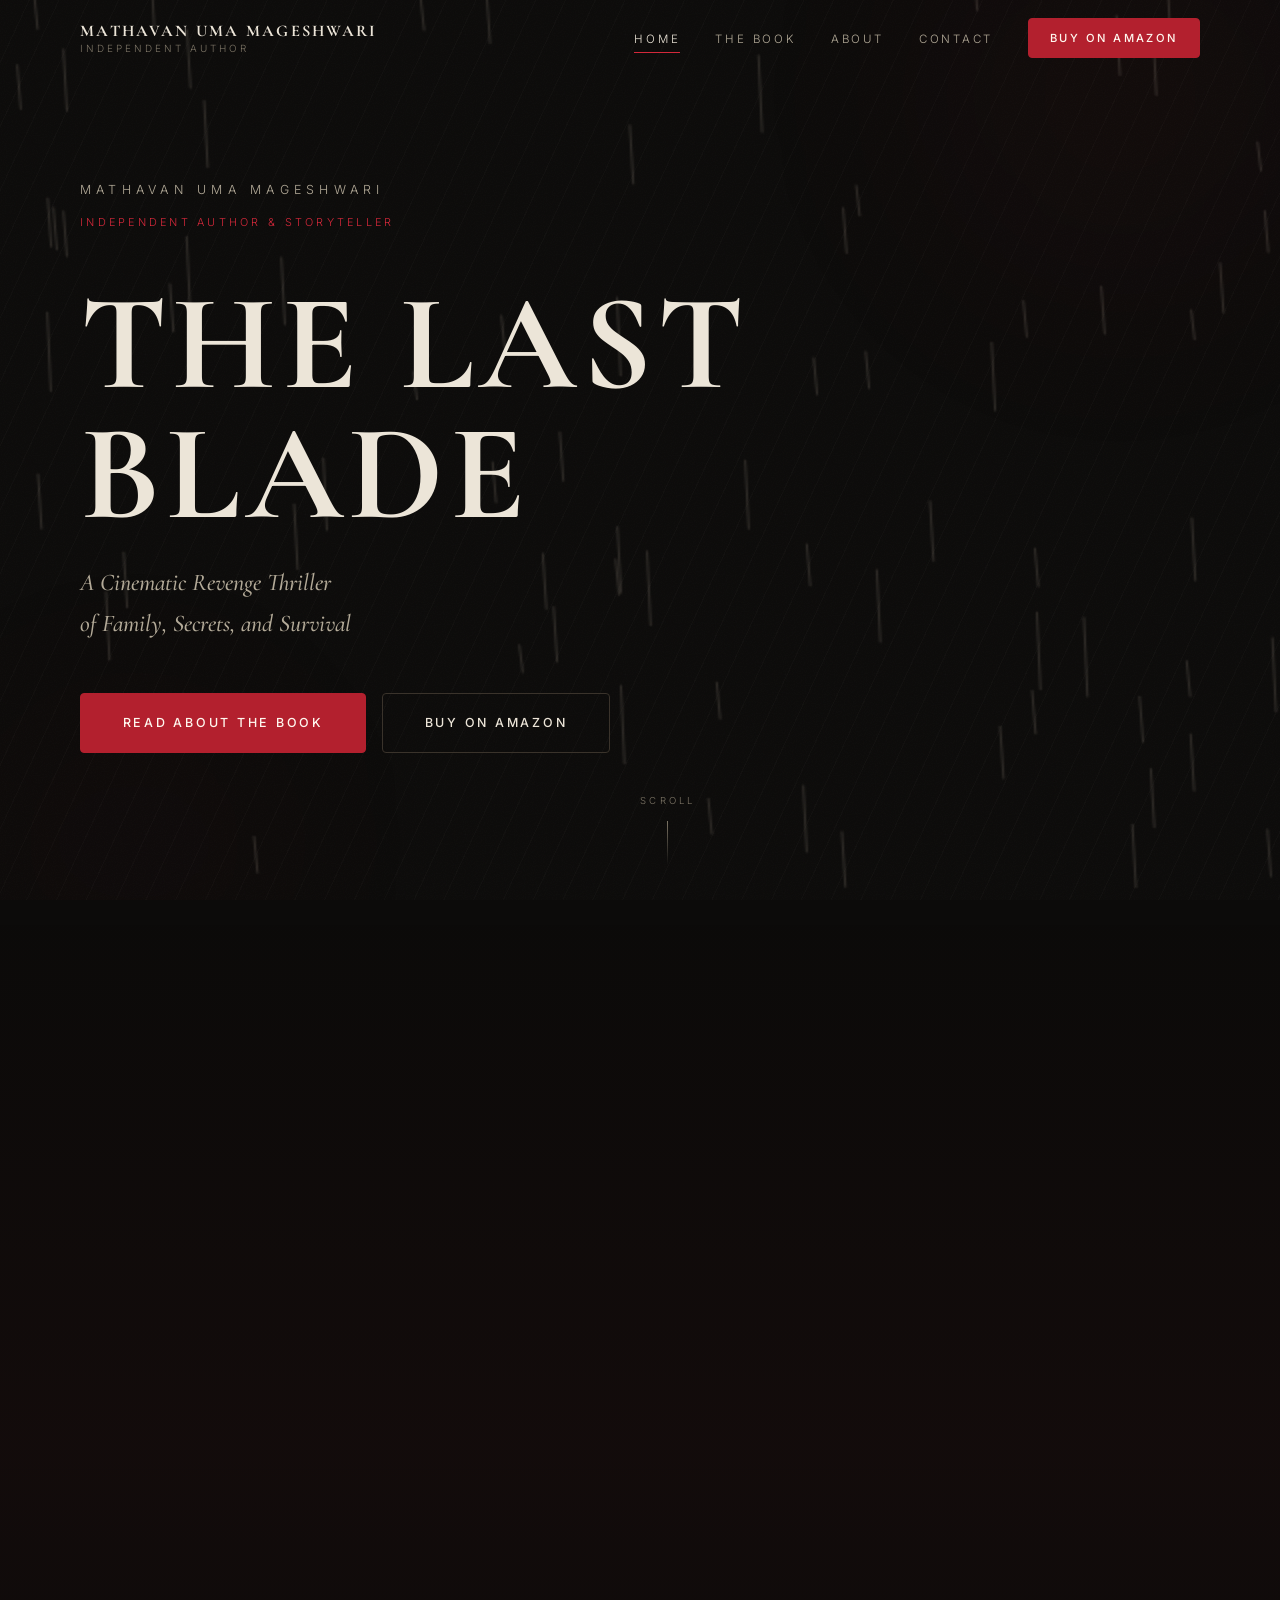
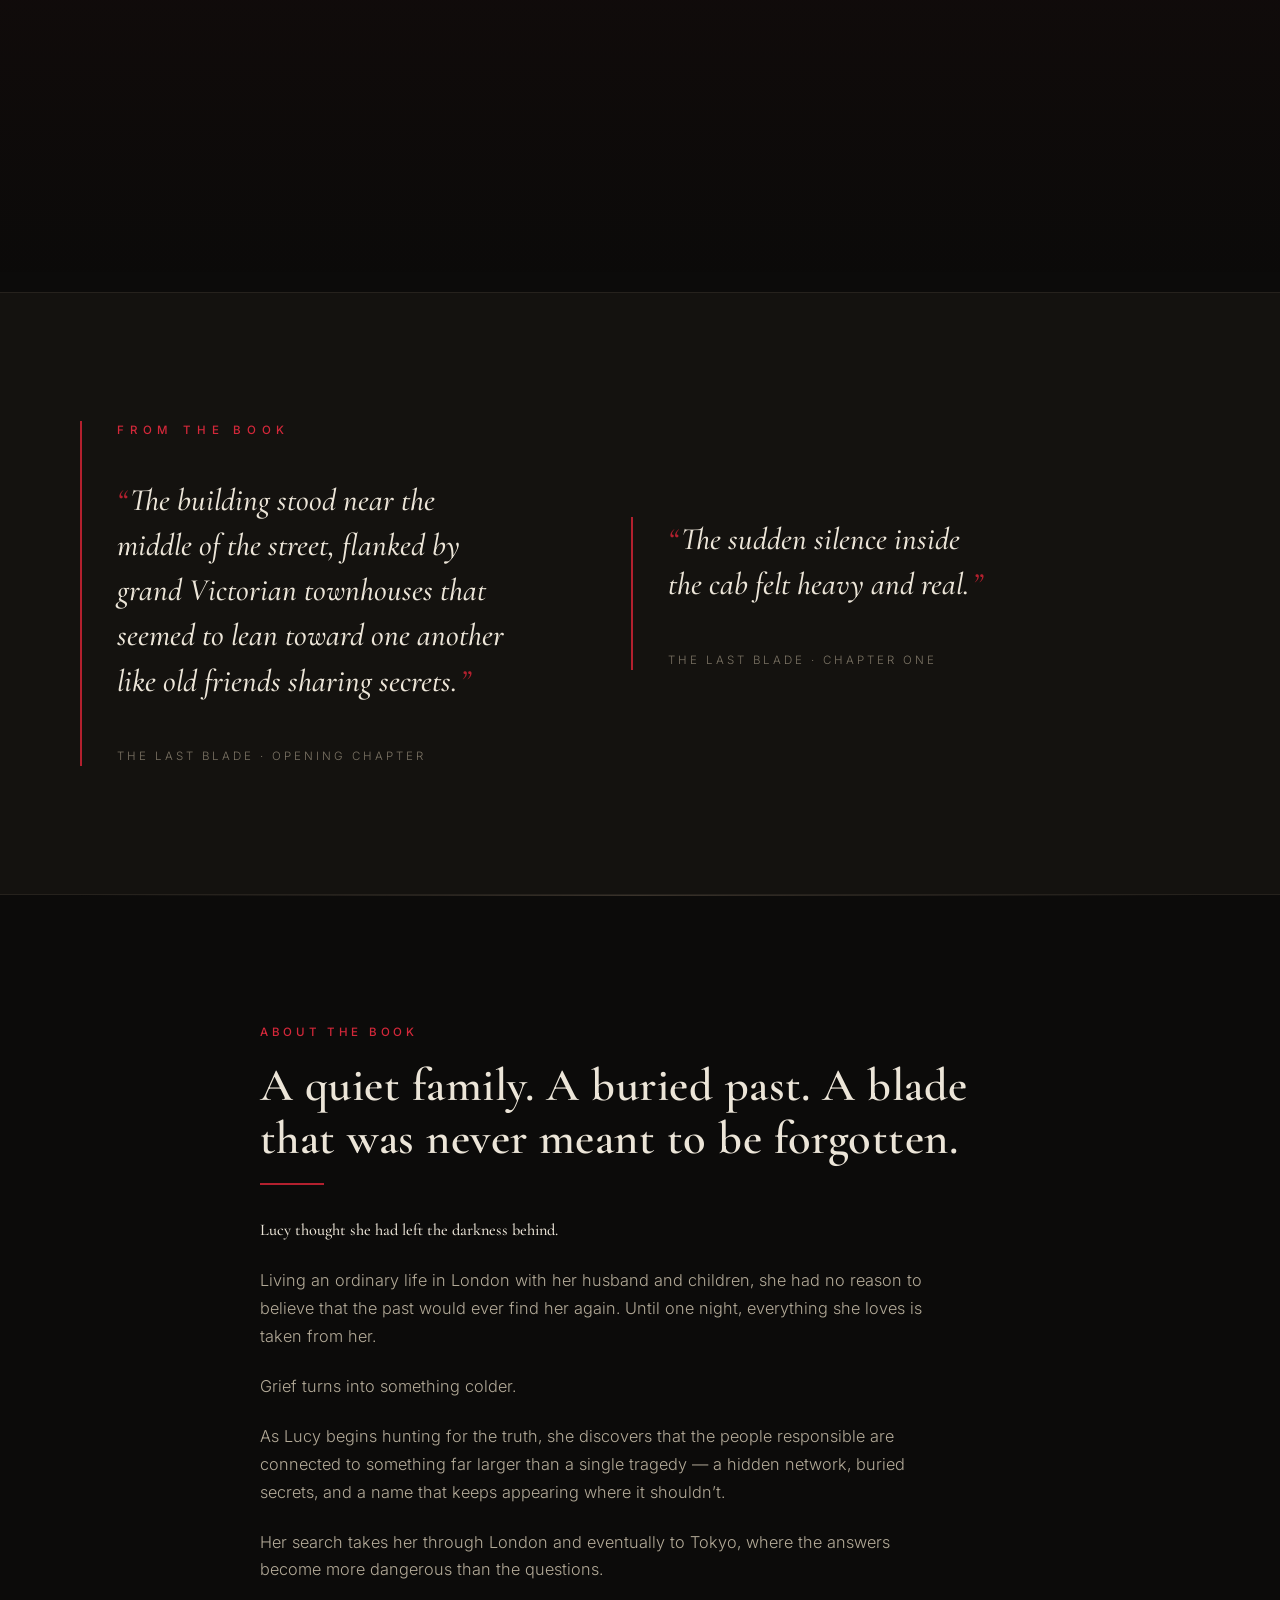
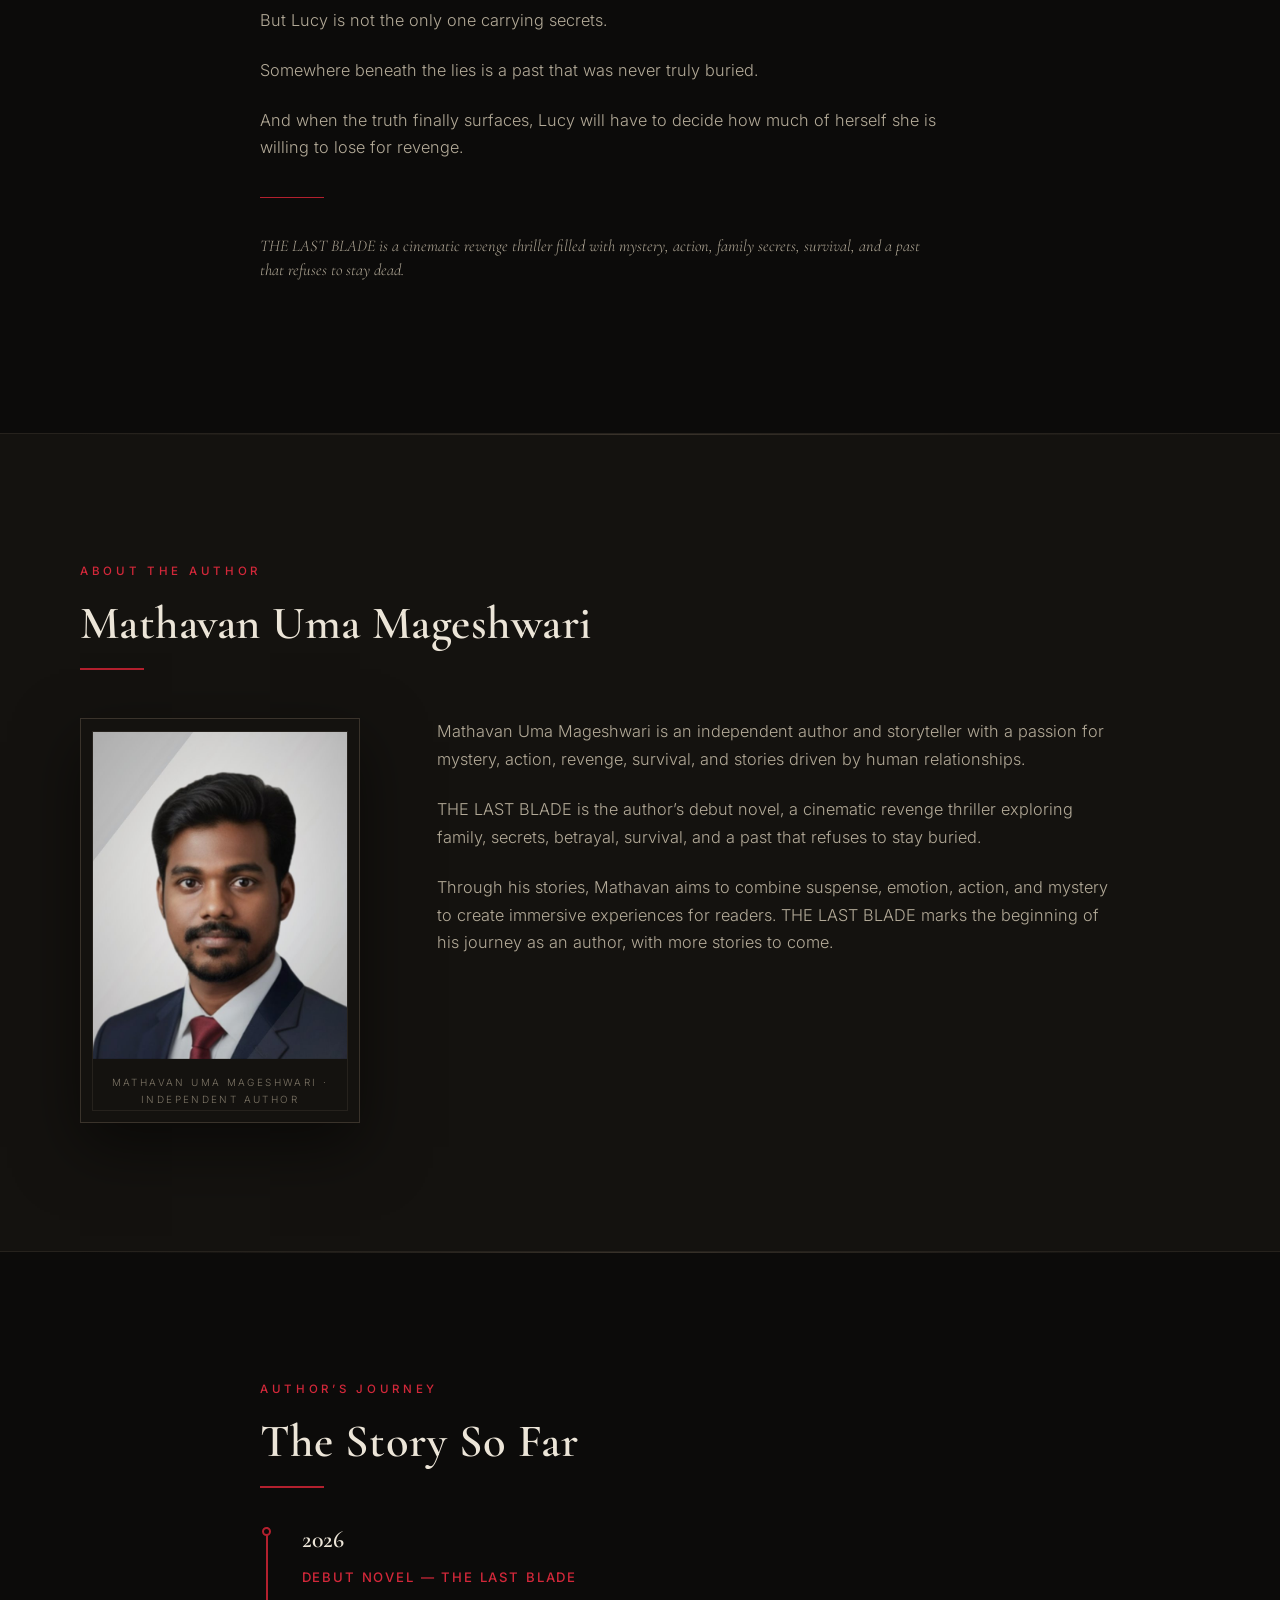
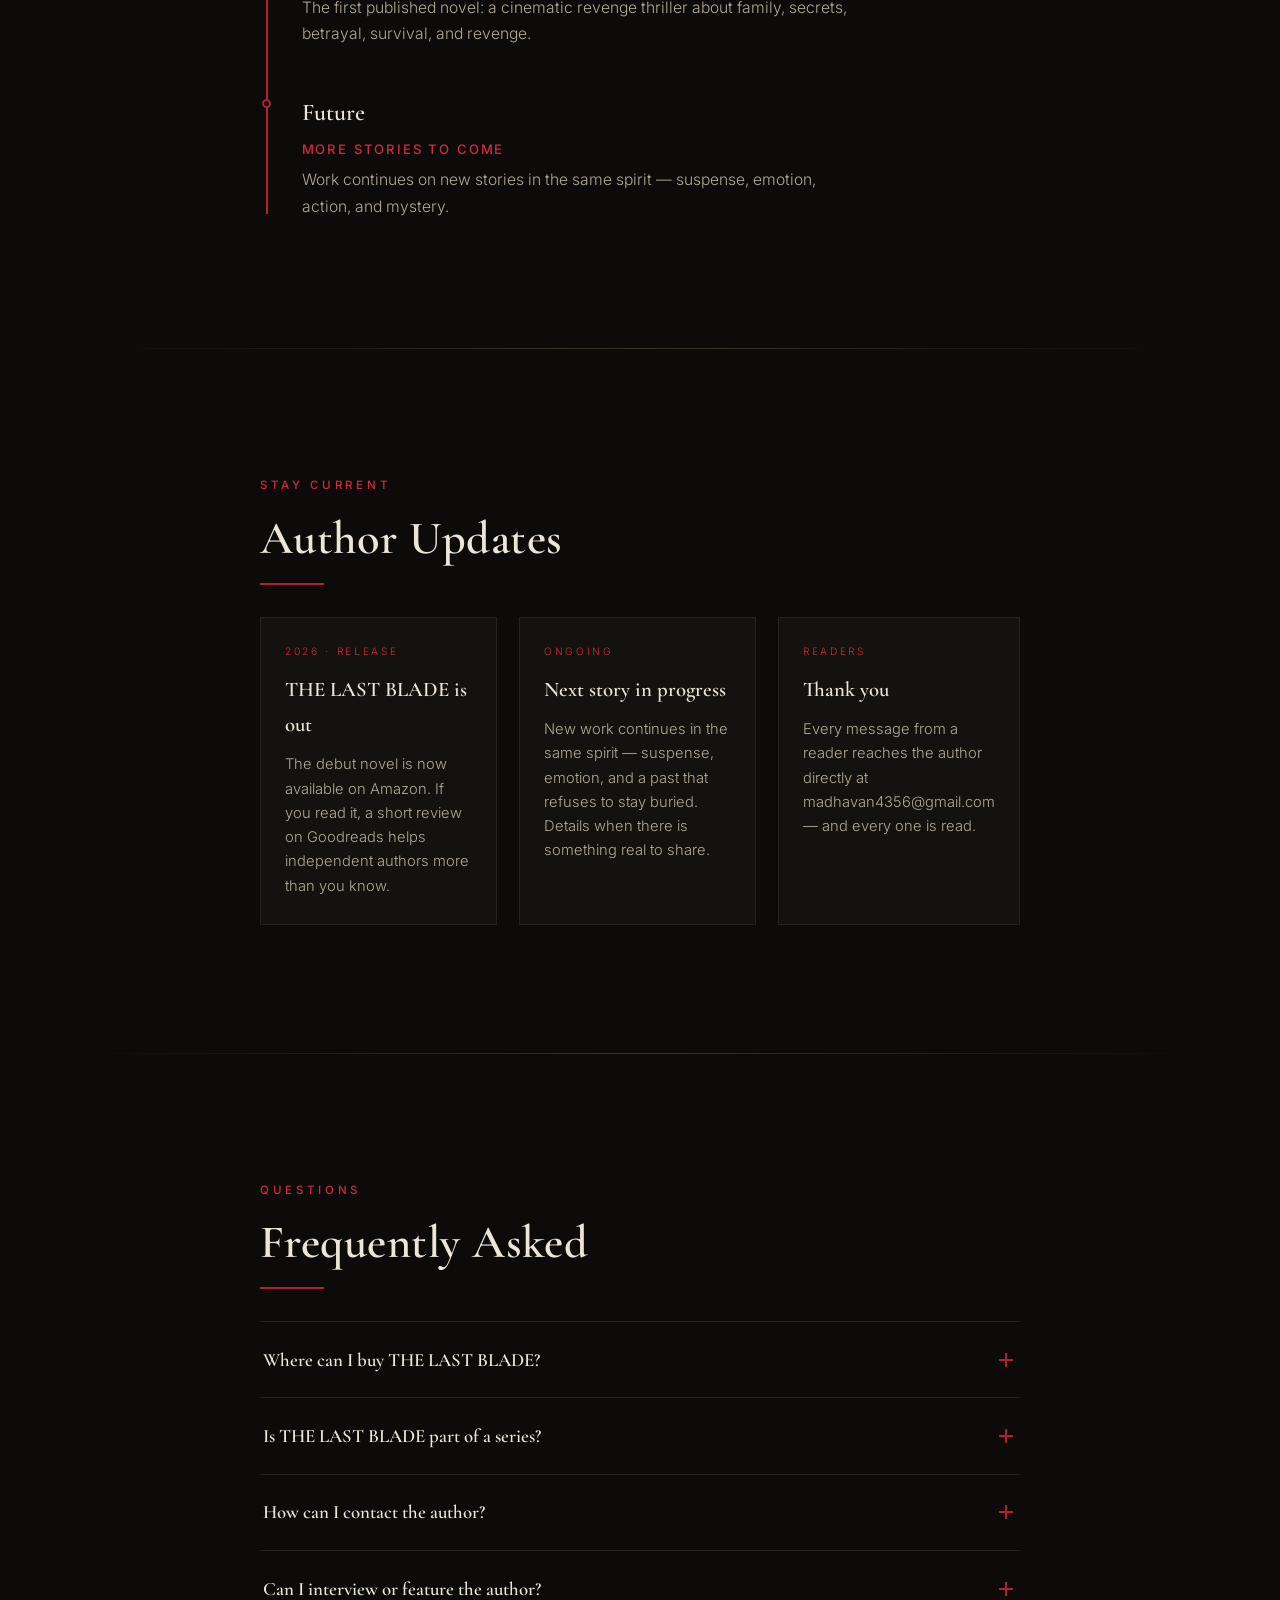
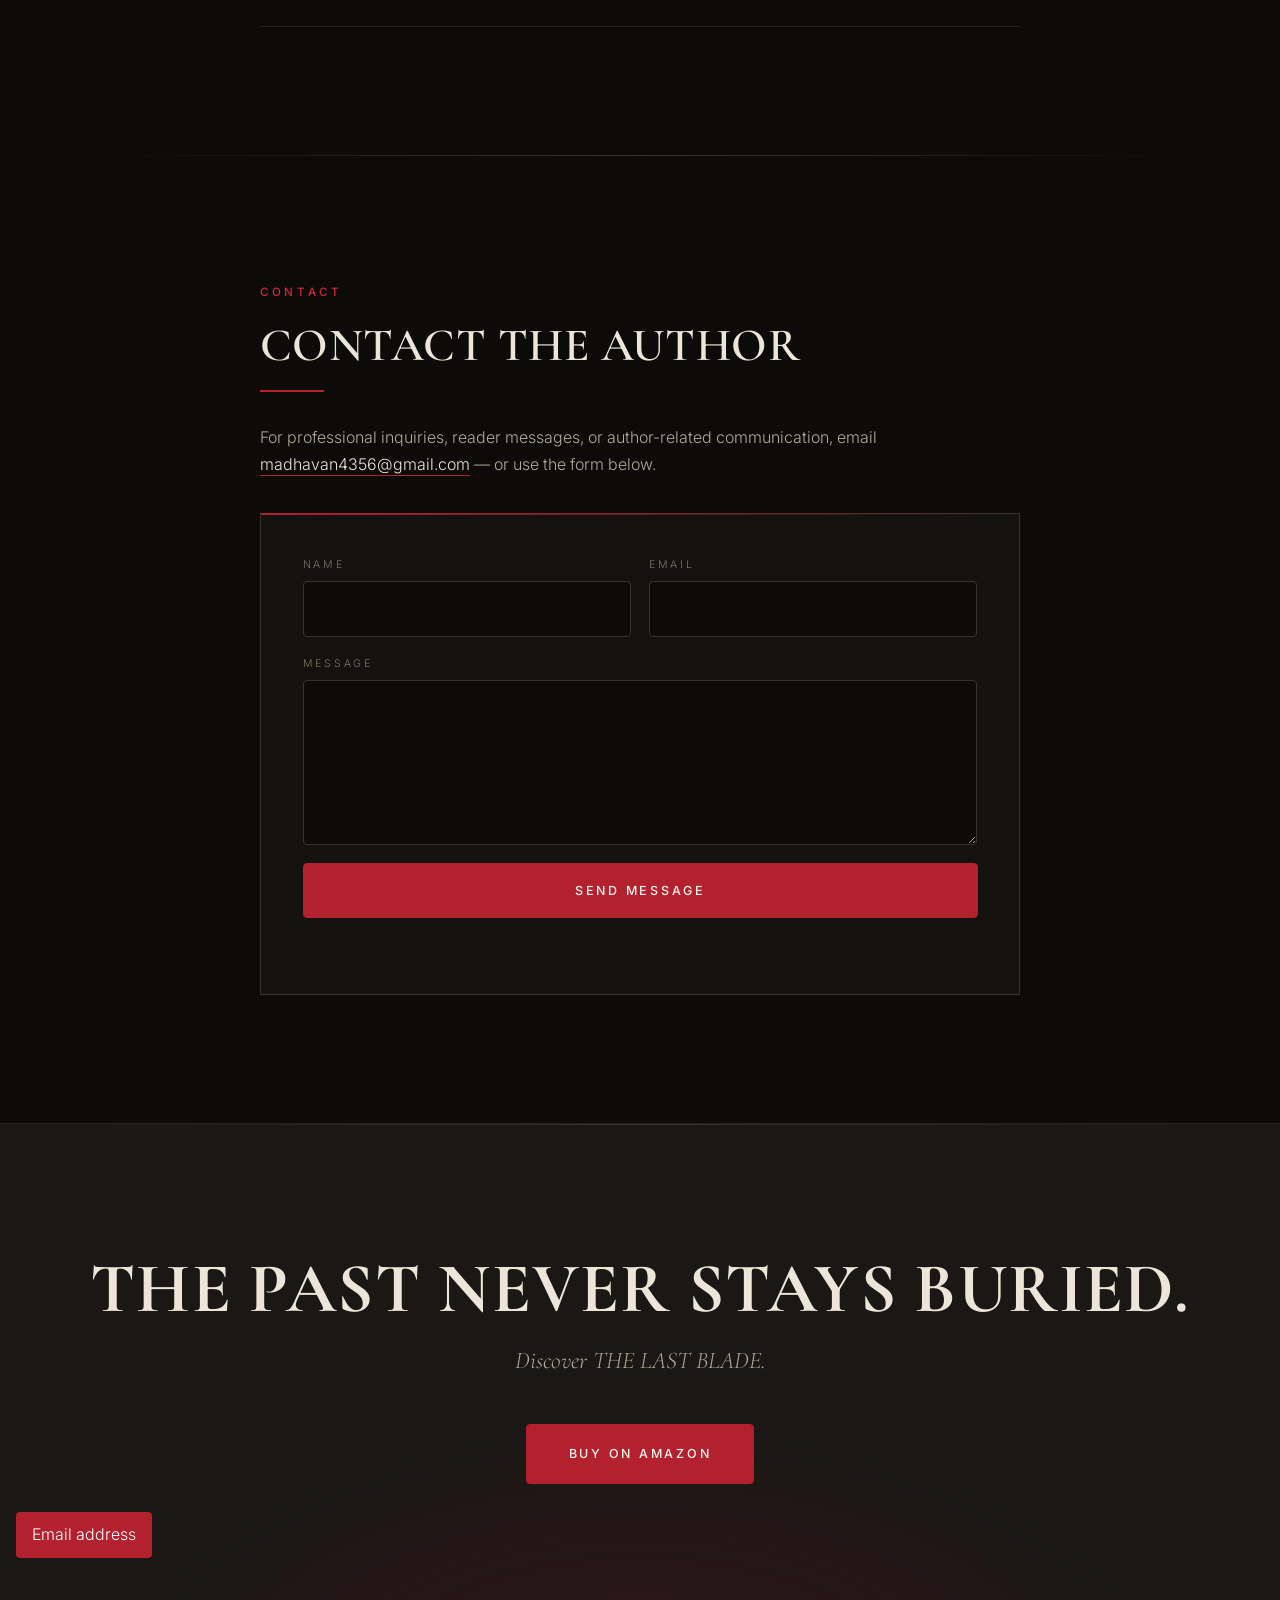
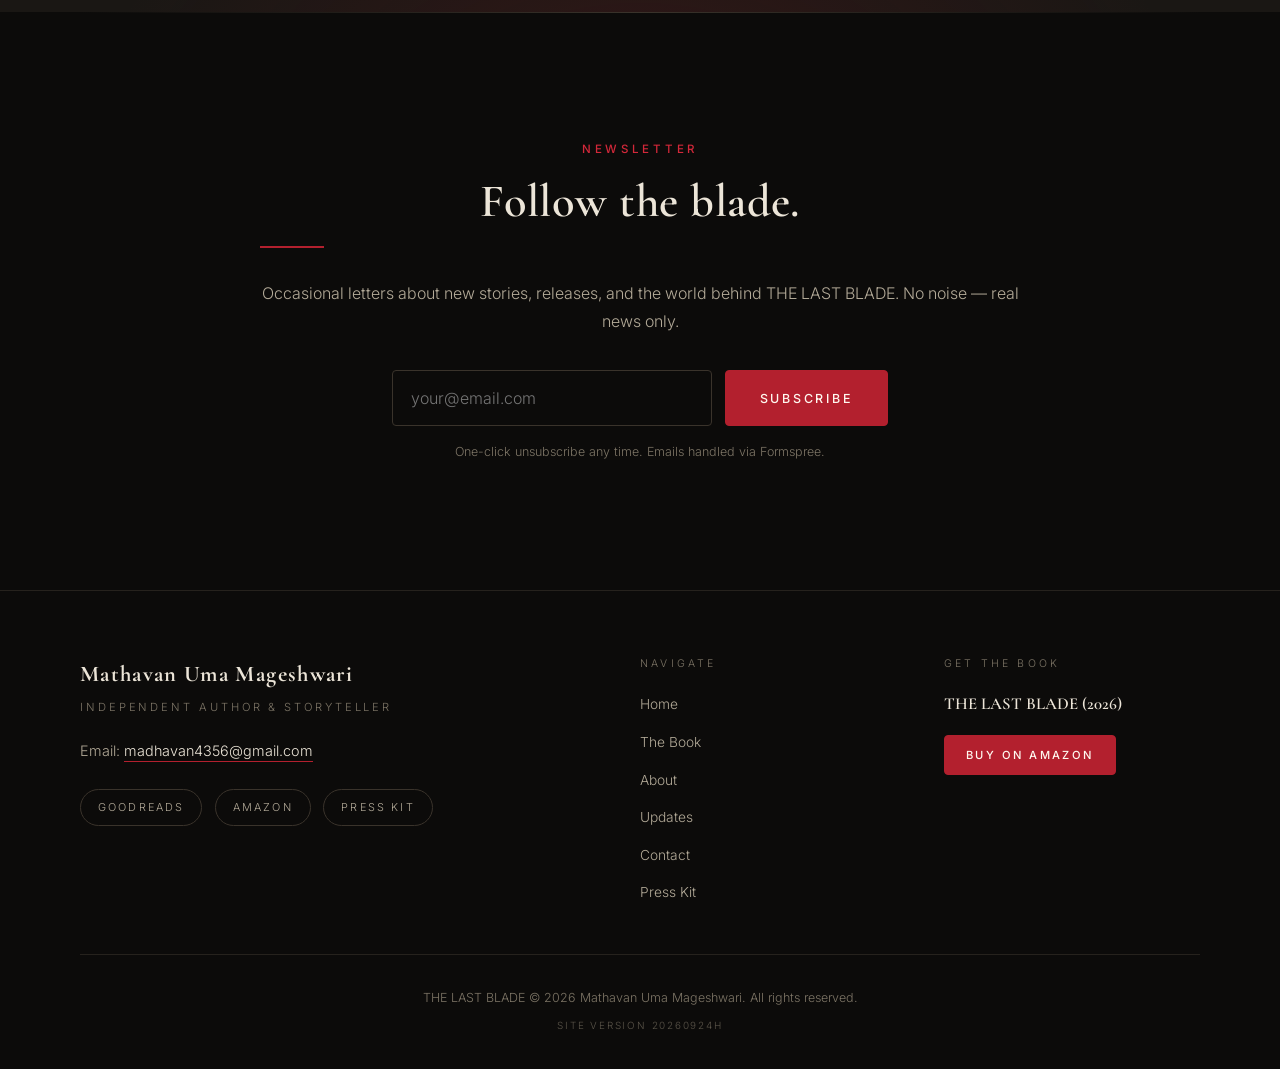
==== index.html @ ab4608d2 "Contact redesign and side-by-side excerpts - Remove large email display and copy button; email now i" ====
<!DOCTYPE html>
<html lang="en" class="no-js">
<head>
  <meta charset="UTF-8" />
  <meta name="viewport" content="width=device-width, initial-scale=1.0" />

  <!-- Primary SEO -->
  <title>Mathavan Uma Mageshwari | Independent Author | THE LAST BLADE</title>
  <meta name="description" content="Official website of Mathavan Uma Mageshwari, independent author of THE LAST BLADE, a cinematic revenge thriller about family, secrets, betrayal, survival, and revenge." />
  <meta name="author" content="Mathavan Uma Mageshwari" />
  <meta name="robots" content="index, follow" />
  <meta name="theme-color" content="#0c0b0a" />
  <link rel="canonical" href="https://mathavanumamageshwari.com/" />

  <!-- Open Graph -->
  <meta property="og:type" content="website" />
  <meta property="og:site_name" content="Mathavan Uma Mageshwari — Official Author Website" />
  <meta property="og:title" content="Mathavan Uma Mageshwari | Independent Author | THE LAST BLADE" />
  <meta property="og:description" content="Official website of Mathavan Uma Mageshwari, independent author of THE LAST BLADE, a cinematic revenge thriller about family, secrets, betrayal, survival, and revenge." />
  <meta property="og:url" content="https://mathavanumamageshwari.com/" />
  <meta property="og:image" content="https://mathavanumamageshwari.com/assets/og-image.jpg" />
  <meta property="og:image:width" content="1200" />
  <meta property="og:image:height" content="630" />
  <meta property="og:image:alt" content="THE LAST BLADE — a cinematic revenge thriller by Mathavan Uma Mageshwari" />
  <meta property="og:locale" content="en_US" />

  <!-- Twitter -->
  <meta name="twitter:card" content="summary_large_image" />
  <meta name="twitter:title" content="Mathavan Uma Mageshwari | Independent Author | THE LAST BLADE" />
  <meta name="twitter:description" content="Official website of Mathavan Uma Mageshwari, independent author of THE LAST BLADE, a cinematic revenge thriller about family, secrets, betrayal, survival, and revenge." />
  <meta name="twitter:image" content="https://mathavanumamageshwari.com/assets/og-image.jpg" />

  <!-- Favicon support -->
  <link rel="icon" type="image/svg+xml" href="assets/favicon.svg" />
  <link rel="apple-touch-icon" href="assets/apple-touch-icon.svg" />
  <link rel="preload" as="image" href="assets/book-cover.jpg" />

  <!-- Fonts -->
  <link rel="preconnect" href="https://fonts.googleapis.com" />
  <link rel="preconnect" href="https://fonts.gstatic.com" crossorigin />
  <link rel="stylesheet" href="https://fonts.googleapis.com/css2?family=Cormorant+Garamond:ital,wght@0,400;0,500;0,600;0,700;1,400;1,500&amp;family=Inter:wght@300;400;500;600&amp;display=swap" />

  <link rel="stylesheet" href="css/styles.css?v=20260924h" />

  <!-- Structured data -->
  <script type="application/ld+json">
  {
    "@context": "https://schema.org",
    "@graph": [
      {
        "@type": "WebSite",
        "name": "Mathavan Uma Mageshwari — Official Author Website",
        "url": "https://mathavanumamageshwari.com/"
      },
      {
        "@type": "Person",
        "@id": "author",
        "name": "Mathavan Uma Mageshwari",
        "jobTitle": "Independent Author & Storyteller",
        "email": "mailto:madhavan4356@gmail.com",
        "homeLocation": { "addressCountry": "IN" },
        "url": "https://mathavanumamageshwari.com/"
      },
      {
        "@type": "Book",
        "name": "THE LAST BLADE",
        "alternateName": "The Last Blade",
        "author": { "@id": "author" },
        "bookFormat": "https://schema.org/EBook",
        "inLanguage": "en",
        "datePublished": "2026",
        "description": "A cinematic revenge thriller about family, secrets, betrayal, survival, and a past that refuses to stay buried. When everything Lucy loves is taken from her, grief turns into something colder — and her search for the truth leads from London to Tokyo.",
        "url": "https://mathavanumamageshwari.com/#book",
        "sameAs": "https://amzn.in/d/0e9SRNmb"
      }
    ]
  }
  </script>
</head>
<body>
  <a class="skip-link" href="#main">Skip to main content</a>
  <div class="progress-bar" aria-hidden="true"><span class="progress-bar__glow"></span></div>
  <div class="intro" id="intro" aria-hidden="true">
    <div class="intro__inner">
      <span class="intro__mark">THE LAST BLADE</span>
      <span class="intro__rule"></span>
    </div>
  </div>

  <!-- ================= HEADER ================= -->
  <header class="site-header" id="top">
    <nav class="nav container" aria-label="Primary navigation">
      <a class="nav__brand" href="#top">
        <span class="nav__brand-name">MATHAVAN UMA MAGESHWARI</span>
        <span class="nav__brand-role">Independent Author</span>
      </a>

      <button class="nav__toggle" aria-label="Toggle navigation menu" aria-expanded="false" aria-controls="nav-menu">
        <span class="nav__toggle-bar"></span>
        <span class="nav__toggle-bar"></span>
        <span class="nav__toggle-bar"></span>
      </button>

      <ul class="nav__menu" id="nav-menu">
        <li><a class="nav__link" href="#top">Home</a></li>
        <li><a class="nav__link" href="#book">The Book</a></li>
        <li><a class="nav__link" href="#about">About</a></li>
        <li><a class="nav__link" href="#contact">Contact</a></li>
        <li class="nav__cta-item">
          <a class="btn btn--sm btn--primary nav__cta" href="https://amzn.in/d/0e9SRNmb" target="_blank" rel="noopener noreferrer">Buy on Amazon</a>
        </li>
      </ul>
    </nav>
  </header>

  <main id="main">
    <!-- ================= 1. HERO ================= -->
    <section class="hero" id="home" aria-label="Introduction">
      <div class="hero__backdrop" aria-hidden="true">
        <span class="hero__glow hero__glow--one" data-parallax="0.12"></span>
        <span class="hero__glow hero__glow--two" data-parallax="-0.06"></span>
        <span class="hero__grain"></span>
        <span class="hero__rain" data-rain></span>
        <span class="hero__rain-canvas-wrap" aria-hidden="true"><canvas class="hero__rain-canvas" data-rain-canvas width="320" height="180"></canvas></span>
      </div>

      <div class="hero__content container">
        <p class="hero__author reveal">MATHAVAN UMA MAGESHWARI</p>
        <p class="hero__role reveal">Independent Author &amp; Storyteller</p>
        <h1 class="hero__title reveal">THE LAST BLADE</h1>
        <p class="hero__subtitle reveal">A Cinematic Revenge Thriller of Family, Secrets, and Survival</p>
        <div class="hero__actions reveal">
          <a class="btn btn--primary btn--lg" href="#about-book">Read About the Book</a>
          <a class="btn btn--ghost btn--lg" href="https://amzn.in/d/0e9SRNmb" target="_blank" rel="noopener noreferrer">Buy on Amazon</a>
        </div>
      </div>

      <button class="hero__scroll" type="button" aria-label="Scroll down to the book section">
        <span class="hero__scroll-text">Scroll</span>
        <span class="hero__scroll-line"></span>
      </button>
    </section>

    <!-- ================= 2. BOOK ================= -->
    <section class="section book" id="book" aria-labelledby="book-title">
      <div class="container">
        <div class="book__layout">
          <div class="book__cover-col reveal">
            <div class="book__cover-frame">
              <img
                src="assets/book-cover.jpg"
                alt="Official book cover of THE LAST BLADE by Mathavan Uma Mageshwari"
                class="book__cover"
                width="800"
                height="1200"
                loading="eager"
                decoding="async" />
            </div>
            <p class="book__cover-caption">Debut Novel · First Edition · 2026</p>
          </div>

          <div class="book__info">
            <p class="eyebrow reveal">The Debut Novel</p>
            <h2 class="book__title reveal" id="book-title">THE LAST BLADE</h2>
            <p class="book__subtitle reveal">A Cinematic Revenge Thriller of Family, Secrets, and Survival</p>

            <dl class="book__meta reveal">
              <div class="book__meta-row">
                <dt>Published</dt>
                <dd>2026</dd>
              </div>
              <div class="book__meta-row">
                <dt>Genre</dt>
                <dd>Revenge Thriller / Mystery / Action / Suspense</dd>
              </div>
              <div class="book__meta-row">
                <dt>Author</dt>
                <dd>Mathavan Uma Mageshwari</dd>
              </div>
            </dl>

            <div class="book__actions reveal">
              <a class="btn btn--primary" href="#about-book">Explore the Book</a>
              <a class="btn btn--ghost" href="https://amzn.in/d/0e9SRNmb" target="_blank" rel="noopener noreferrer">Buy on Amazon</a>
            </div>
          </div>
        </div>
      </div>
    </section>

    <!-- ================= 2.5 EXCERPT ================= -->
    <section class="section excerpt" id="excerpt" aria-labelledby="excerpt-title">
      <div class="container">          <div class="excerpt__grid">
          <div class="excerpt__col reveal">
            <p class="eyebrow">From the Book</p>
            <blockquote class="excerpt__quote" id="excerpt-title">The building stood near the middle of the street, flanked by grand Victorian townhouses that seemed to lean toward one another like old friends sharing secrets.</blockquote>
            <p class="excerpt__context">THE LAST BLADE · Opening Chapter</p>
          </div>
          <div class="excerpt__col excerpt__col--second reveal">
            <blockquote class="excerpt__quote">The sudden silence inside the cab felt heavy and real.</blockquote>
            <p class="excerpt__context">THE LAST BLADE · Chapter One</p>
          </div>
        </div>
      </div>
    </section>

    <!-- ================= 3. ABOUT THE BOOK ================= -->
    <section class="section about-book" id="about-book" aria-labelledby="about-book-title">
      <div class="container container--narrow">
        <p class="eyebrow reveal">About the Book</p>
        <h2 class="section-title reveal" id="about-book-title">A quiet family. A buried past. A blade that was never meant to be forgotten.</h2>

        <div class="prose reveal">
          <p class="prose__lead"><strong>Lucy thought she had left the darkness behind.</strong></p>
          <p>Living an ordinary life in London with her husband and children, she had no reason to believe that the past would ever find her again. Until one night, everything she loves is taken from her.</p>
          <p>Grief turns into something colder.</p>
          <p>As Lucy begins hunting for the truth, she discovers that the people responsible are connected to something far larger than a single tragedy — a hidden network, buried secrets, and a name that keeps appearing where it shouldn&rsquo;t.</p>
          <p>Her search takes her through London and eventually to Tokyo, where the answers become more dangerous than the questions.</p>
          <p>But Lucy is not the only one carrying secrets.</p>
          <p>Somewhere beneath the lies is a past that was never truly buried.</p>
          <p>And when the truth finally surfaces, Lucy will have to decide how much of herself she is willing to lose for revenge.</p>
          <hr />
          <p class="prose__closing"><em>THE LAST BLADE is a cinematic revenge thriller filled with mystery, action, family secrets, survival, and a past that refuses to stay dead.</em></p>
        </div>
      </div>
    </section>

    <!-- ================= 4. ABOUT THE AUTHOR ================= -->
    <section class="section about" id="about" aria-labelledby="about-title">
      <div class="container">
        <p class="eyebrow reveal">About the Author</p>
        <h2 class="section-title reveal" id="about-title">Mathavan Uma Mageshwari</h2>

        <div class="about__layout">
          <figure class="about__portrait media-reveal reveal">
            <img
              src="assets/author-portrait.jpg"
              alt="Professional portrait of Mathavan Uma Mageshwari, independent author"
              width="650"
              height="836"
              loading="lazy"
              decoding="async" />
            <figcaption>Mathavan Uma Mageshwari · Independent Author</figcaption>
          </figure>
          <div class="prose reveal">
            <p>Mathavan Uma Mageshwari is an independent author and storyteller with a passion for mystery, action, revenge, survival, and stories driven by human relationships.</p>
            <p>THE LAST BLADE is the author&rsquo;s debut novel, a cinematic revenge thriller exploring family, secrets, betrayal, survival, and a past that refuses to stay buried.</p>
            <p>Through his stories, Mathavan aims to combine suspense, emotion, action, and mystery to create immersive experiences for readers. THE LAST BLADE marks the beginning of his journey as an author, with more stories to come.</p>
          </div>
        </div>
      </div>
    </section>

    <!-- ================= 5. AUTHOR'S JOURNEY ================= -->
    <section class="section journey" id="journey" aria-labelledby="journey-title">
      <div class="container container--narrow">
        <p class="eyebrow reveal">Author&rsquo;s Journey</p>
        <h2 class="section-title reveal" id="journey-title">The Story So Far</h2>

        <ol class="timeline">
          <span class="timeline__progress" aria-hidden="true"></span>
          <li class="timeline__item">
            <span class="timeline__year" data-count="2026">2026</span>
            <span class="timeline__dot" aria-hidden="true"></span>
            <div class="timeline__body">
              <h3>Debut novel — THE LAST BLADE</h3>
              <p>The first published novel: a cinematic revenge thriller about family, secrets, betrayal, survival, and revenge.</p>
            </div>
          </li>
          <li class="timeline__item">
            <span class="timeline__year">Future</span>
            <span class="timeline__dot" aria-hidden="true"></span>
            <div class="timeline__body">
              <h3>More stories to come</h3>
              <p>Work continues on new stories in the same spirit — suspense, emotion, action, and mystery.</p>
            </div>
          </li>
        </ol>
      </div>
    </section>

    <!-- ================= 5.5 AUTHOR UPDATES ================= -->
    <section class="section updates" id="updates" aria-labelledby="updates-title">
      <div class="container container--narrow">
        <p class="eyebrow reveal">Stay Current</p>
        <h2 class="section-title reveal" id="updates-title">Author Updates</h2>
        <div class="updates__grid">
          <article class="update-card reveal">
            <p class="update-card__date">2026 · Release</p>
            <h3 class="update-card__title">THE LAST BLADE is out</h3>
            <p class="update-card__text">The debut novel is now available on Amazon. If you read it, a short review on Goodreads helps independent authors more than you know.</p>
          </article>
          <article class="update-card reveal">
            <p class="update-card__date">Ongoing</p>
            <h3 class="update-card__title">Next story in progress</h3>
            <p class="update-card__text">New work continues in the same spirit — suspense, emotion, and a past that refuses to stay buried. Details when there is something real to share.</p>
          </article>
          <article class="update-card reveal">
            <p class="update-card__date">Readers</p>
            <h3 class="update-card__title">Thank you</h3>
            <p class="update-card__text">Every message from a reader reaches the author directly at madhavan4356@gmail.com — and every one is read.</p>
          </article>
        </div>
      </div>
    </section>

    <!-- ================= 5.8 FAQ ================= -->
    <section class="section faq" id="faq" aria-labelledby="faq-title">
      <div class="container container--narrow">
        <p class="eyebrow reveal">Questions</p>
        <h2 class="section-title reveal" id="faq-title">Frequently Asked</h2>
        <div class="faq__list reveal">
          <div class="faq-item">
            <button class="faq-item__q" type="button" aria-expanded="false" aria-controls="faq-a1" id="faq-q1">
              Where can I buy THE LAST BLADE?
              <span class="faq-item__icon" aria-hidden="true"></span>
            </button>
            <div class="faq-item__a" id="faq-a1" role="region" aria-labelledby="faq-q1">
              <div class="faq-item__a-inner">THE LAST BLADE is available on Amazon in Kindle and paperback editions: <a href="https://amzn.in/d/0e9SRNmb" target="_blank" rel="noopener noreferrer">amzn.in/d/0e9SRNmb</a></div>
            </div>
          </div>
          <div class="faq-item">
            <button class="faq-item__q" type="button" aria-expanded="false" aria-controls="faq-a2" id="faq-q2">
              Is THE LAST BLADE part of a series?
              <span class="faq-item__icon" aria-hidden="true"></span>
            </button>
            <div class="faq-item__a" id="faq-a2" role="region" aria-labelledby="faq-q2">
              <div class="faq-item__a-inner">THE LAST BLADE is a complete, self-contained story. It is the first published novel, with more stories to come — follow the newsletter or author updates for news.</div>
            </div>
          </div>
          <div class="faq-item">
            <button class="faq-item__q" type="button" aria-expanded="false" aria-controls="faq-a3" id="faq-q3">
              How can I contact the author?
              <span class="faq-item__icon" aria-hidden="true"></span>
            </button>
            <div class="faq-item__a" id="faq-a3" role="region" aria-labelledby="faq-q3">
              <div class="faq-item__a-inner">Use the form below or write directly to <a href="mailto:madhavan4356@gmail.com">madhavan4356@gmail.com</a> — reader messages and professional inquiries are both welcome.</div>
            </div>
          </div>
          <div class="faq-item">
            <button class="faq-item__q" type="button" aria-expanded="false" aria-controls="faq-a4" id="faq-q4">
              Can I interview or feature the author?
              <span class="faq-item__icon" aria-hidden="true"></span>
            </button>
            <div class="faq-item__a" id="faq-a4" role="region" aria-labelledby="faq-q4">
              <div class="faq-item__a-inner">Yes — media, podcast, and reviewer inquiries are welcome. The press kit page has ready-to-use materials, or email <a href="mailto:madhavan4356@gmail.com">madhavan4356@gmail.com</a>.</div>
            </div>
          </div>
        </div>
      </div>
    </section>

    <!-- ================= 6. CONTACT ================= -->
    <section class="section contact" id="contact" aria-labelledby="contact-title">
      <div class="container container--narrow">
        <p class="eyebrow reveal">Contact</p>
        <h2 class="section-title reveal" id="contact-title">CONTACT THE AUTHOR</h2>
        <p class="contact__intro reveal">For professional inquiries, reader messages, or author-related communication, email <a class="contact__inline-email" href="mailto:madhavan4356@gmail.com">madhavan4356@gmail.com</a> — or use the form below.</p>

        <div class="contact__card reveal">

          <form class="form" data-contact-form action="https://formspree.io/f/YOUR_FORM_ID" method="POST" novalidate>
            <div class="form__row">
              <div class="form__field">
                <label for="cf-name">Name</label>
                <input id="cf-name" name="name" type="text" autocomplete="name" required />
              </div>
              <div class="form__field">
                <label for="cf-email">Email</label>
                <input id="cf-email" name="email" type="email" autocomplete="email" required />
              </div>
            </div>
            <div class="form__field">
              <label for="cf-message">Message</label>
              <textarea id="cf-message" name="message" rows="5" required></textarea>
            </div>
            <button class="btn btn--primary" type="submit">Send Message</button>
            <p class="form__status" role="status" aria-live="polite" data-form-status></p>
          </form>
        </div>
      </div>
    </section>

    <!-- ================= 7. AMAZON CTA ================= -->
    <section class="section cta" id="buy" aria-labelledby="cta-title">
      <div class="container">
        <h2 class="cta__title reveal" id="cta-title">THE PAST NEVER STAYS BURIED.</h2>
        <p class="cta__subtitle reveal">Discover THE LAST BLADE.</p>
        <div class="cta__action reveal">
          <a class="btn btn--primary btn--lg" href="https://amzn.in/d/0e9SRNmb" target="_blank" rel="noopener noreferrer">Buy on Amazon</a>
        </div>
      </div>
    </section>

    <!-- ================= 7.5 NEWSLETTER ================= -->
    <section class="section newsletter" id="newsletter" aria-labelledby="newsletter-title">
      <div class="container container--narrow">
        <p class="eyebrow reveal">Newsletter</p>
        <h2 class="section-title reveal" id="newsletter-title">Follow the blade.</h2>
        <p class="contact__intro reveal">Occasional letters about new stories, releases, and the world behind THE LAST BLADE. No noise — real news only.</p>
        <form class="newsletter__form reveal" data-newsletter-form action="https://formspree.io/f/YOUR_FORM_ID" method="POST" novalidate>
          <label class="skip-link" for="nl-email">Email address</label>
          <input id="nl-email" type="email" name="email" placeholder="your@email.com" autocomplete="email" required />
          <button class="btn btn--primary" type="submit">Subscribe</button>
        </form>
        <p class="newsletter__note reveal">One-click unsubscribe any time. Emails handled via Formspree.</p>
      </div>
    </section>
  </main>

  <!-- ================= 8. FOOTER ================= -->
  <footer class="site-footer">
    <div class="container">        <div class="footer__grid">
          <div class="footer__col reveal">
          <p class="footer__name">Mathavan Uma Mageshwari</p>
          <p class="footer__role">Independent Author &amp; Storyteller</p>
          <p class="footer__email">Email: <a href="mailto:madhavan4356@gmail.com">madhavan4356@gmail.com</a></p>
          <div class="social-row">
            <a class="social-link" href="https://www.goodreads.com/madhavanumamageshwari" target="_blank" rel="noopener noreferrer">Goodreads</a>
            <a class="social-link" href="https://www.amazon.in/dp/0e9SRNmb" target="_blank" rel="noopener noreferrer">Amazon</a>
            <a class="social-link" href="press.html">Press Kit</a>
          </div>
        </div>

        <nav class="footer__nav footer__col reveal" aria-label="Footer navigation">
          <p class="footer__heading">Navigate</p>
          <ul>
            <li><a href="#top">Home</a></li>
            <li><a href="#book">The Book</a></li>
            <li><a href="#about">About</a></li>
            <li><a href="#updates">Updates</a></li>
            <li><a href="#contact">Contact</a></li>
            <li><a href="press.html">Press Kit</a></li>
          </ul>
        </nav>

        <div class="footer__buy footer__col reveal">
          <p class="footer__heading">Get the Book</p>
          <p class="footer__book">THE LAST BLADE (2026)</p>
          <a class="btn btn--sm btn--primary" href="https://amzn.in/d/0e9SRNmb" target="_blank" rel="noopener noreferrer">Buy on Amazon</a>
        </div>
      </div>

      <div class="footer__bottom">
        <p>THE LAST BLADE &copy; 2026 Mathavan Uma Mageshwari. All rights reserved.</p>
        <p class="footer__version" data-version aria-hidden="true">Site version 20260924h</p>
      </div>
    </div>
  </footer>

  <script src="js/main.js?v=20260924h" defer></script>
  <script>window.SITE_VERSION = "20260924h";</script>
</body>
</html>
---- css/styles.css ----
/* ==========================================================================
   THE LAST BLADE — Mathavan Uma Mageshwari
   Cinematic literary design system
   ========================================================================== */

/* ---------- Design tokens ---------- */
:root {
  --bg: #0c0b0a;
  --bg-raise: #14120f;
  --bg-raise-2: #1a1714;
  --line: #26221d;
  --line-strong: #3a332b;

  --ink: #ece5d8;
  --ink-soft: #b3aa98;
  --ink-faint: #7d7566;

  --accent: #b3202e;
  --accent-bright: #d3283a;
  --accent-deep: #7e1620;

  --font-display: "Cormorant Garamond", "Times New Roman", serif;
  --font-body: "Inter", "Helvetica Neue", Arial, sans-serif;

  --radius: 4px;
  --container: 1120px;
  --section-pad: clamp(4.5rem, 10vw, 8.5rem);

  --ease: cubic-bezier(0.22, 1, 0.36, 1);
}

/* ---------- Reset / base ---------- */
*,
*::before,
*::after {
  box-sizing: border-box;
  margin: 0;
  padding: 0;
}

html {
  scroll-behavior: smooth;
  -webkit-text-size-adjust: 100%;
}

body {
  background: var(--bg);
  color: var(--ink);
  font-family: var(--font-body);
  font-weight: 300;
  line-height: 1.7;
  -webkit-font-smoothing: antialiased;
  overflow-x: hidden;
}

img {
  max-width: 100%;
  display: block;
}

a {
  color: inherit;
  text-decoration: none;
}

ul, ol {
  list-style: none;
}

button {
  font: inherit;
  color: inherit;
  background: none;
  border: 0;
  cursor: pointer;
}

/* ---------- Utilities ---------- */
.container {
  width: min(var(--container), 100% - 3rem);
  margin-inline: auto;
}

.container--narrow {
  width: min(760px, 100% - 3rem);
  margin-inline: auto;
}

.section {
  padding-block: var(--section-pad);
  position: relative;
}

.section + .section::before {
  content: "";
  position: absolute;
  top: 0;
  left: 50%;
  transform: translateX(-50%);
  width: min(1120px, 90%);
  height: 1px;
  background: linear-gradient(90deg, transparent, var(--line-strong), transparent);
}

.eyebrow {
  font-size: 0.72rem;
  letter-spacing: 0.32em;
  text-transform: uppercase;
  color: var(--accent-bright);
  font-weight: 500;
  margin-bottom: 1rem;
}

.section-title {
  font-family: var(--font-display);
  font-size: clamp(1.9rem, 4vw, 2.9rem);
  font-weight: 600;
  line-height: 1.15;
  letter-spacing: 0.01em;
  margin-bottom: 2rem;
  text-wrap: balance;
}

/* ---------- Buttons ---------- */
.btn {
  display: inline-flex;
  align-items: center;
  justify-content: center;
  gap: 0.5rem;
  font-family: var(--font-body);
  font-size: 0.78rem;
  font-weight: 500;
  letter-spacing: 0.22em;
  text-transform: uppercase;
  padding: 1rem 2.1rem;
  border-radius: var(--radius);
  border: 1px solid transparent;
  transition: background-color 0.25s var(--ease), color 0.25s var(--ease), border-color 0.25s var(--ease), transform 0.25s var(--ease);
  will-change: transform;
}

.btn:active {
  transform: translateY(1px);
}

.btn--primary {
  background: var(--accent);
  color: #fff7ef;
  border-color: var(--accent);
}

.btn--primary:hover,
.btn--primary:focus-visible {
  background: var(--accent-bright);
  border-color: var(--accent-bright);
}

.btn--ghost {
  border-color: var(--line-strong);
  color: var(--ink);
  background: transparent;
}

.btn--ghost:hover,
.btn--ghost:focus-visible {
  border-color: var(--ink-soft);
  background: rgba(236, 229, 216, 0.04);
}

.btn--sm {
  padding: 0.6rem 1.3rem;
  font-size: 0.7rem;
}

.btn--lg {
  padding: 1.15rem 2.6rem;
}

:is(a, button):focus-visible {
  outline: 2px solid var(--accent-bright);
  outline-offset: 3px;
}

/* ---------- Skip link ---------- */
.skip-link {
  position: absolute;
  top: -100px;
  left: 1rem;
  z-index: 100;
  background: var(--accent);
  color: #fff;
  padding: 0.6rem 1rem;
  border-radius: var(--radius);
  transition: top 0.2s var(--ease);
}

.skip-link:focus {
  top: 1rem;
}

/* ---------- Header / nav ---------- */
.site-header {
  position: fixed;
  top: 0;
  left: 0;
  right: 0;
  z-index: 50;
  background: transparent;
  transition: background-color 0.35s var(--ease), border-color 0.35s var(--ease), backdrop-filter 0.35s var(--ease);
  border-bottom: 1px solid transparent;
}

.site-header.is-scrolled {
  background: rgba(12, 11, 10, 0.88);
  backdrop-filter: blur(12px);
  -webkit-backdrop-filter: blur(12px);
  border-bottom-color: var(--line);
}

.nav {
  display: flex;
  align-items: center;
  justify-content: space-between;
  gap: 2rem;
  padding-block: 1.1rem;
}

.nav__brand {
  display: flex;
  flex-direction: column;
  line-height: 1.25;
}

.nav__brand-name {
  font-family: var(--font-display);
  font-weight: 700;
  font-size: 1.02rem;
  letter-spacing: 0.14em;
}

.nav__brand-role {
  font-size: 0.62rem;
  letter-spacing: 0.3em;
  text-transform: uppercase;
  color: var(--ink-faint);
}

.nav__menu {
  display: flex;
  align-items: center;
  gap: 2.2rem;
}

.nav__link {
  font-size: 0.72rem;
  letter-spacing: 0.24em;
  text-transform: uppercase;
  color: var(--ink-soft);
  position: relative;
  padding-block: 0.4rem;
  transition: color 0.25s var(--ease);
}

.nav__link::after {
  content: "";
  position: absolute;
  left: 0;
  bottom: 0;
  width: 100%;
  height: 1px;
  background: var(--accent-bright);
  transform: scaleX(0);
  transform-origin: left;
  transition: transform 0.3s var(--ease);
}

.nav__link:hover,
.nav__link:focus-visible {
  color: var(--ink);
}

.nav__link:hover::after,
.nav__link:focus-visible::after {
  transform: scaleX(1);
}

.nav__link.is-active {
  color: var(--ink);
}

.nav__link.is-active::after {
  transform: scaleX(1);
}

.nav__toggle {
  display: none;
  flex-direction: column;
  gap: 5px;
  padding: 0.5rem;
}

.nav__toggle-bar {
  display: block;
  width: 22px;
  height: 1.5px;
  background: var(--ink);
  transition: transform 0.3s var(--ease), opacity 0.3s var(--ease);
}

/* ---------- Hero ---------- */
.hero {
  position: relative;
  min-height: 100svh;
  display: flex;
  align-items: center;
  overflow: hidden;
}

.hero__backdrop {
  position: absolute;
  inset: 0;
  z-index: 0;
}

.hero__glow {
  position: absolute;
  border-radius: 50%;
  filter: blur(90px);
  opacity: 0.35;
  pointer-events: none;
}

.hero__glow--one {
  width: 55vmax;
  height: 55vmax;
  background: radial-gradient(circle, rgba(179, 32, 46, 0.16), transparent 65%);
  top: -20vmax;
  right: -15vmax;
}

.hero__glow--two {
  width: 45vmax;
  height: 45vmax;
  background: radial-gradient(circle, rgba(179, 32, 46, 0.1), transparent 65%);
  bottom: -18vmax;
  left: -12vmax;
}

.hero__grain {
  position: absolute;
  inset: 0;
  opacity: 0.5;
  background-image: url("data:image/svg+xml,%3Csvg xmlns='http://www.w3.org/2000/svg' width='160' height='160'%3E%3Cfilter id='n'%3E%3CfeTurbulence type='fractalNoise' baseFrequency='0.9' numOctaves='2'/%3E%3C/filter%3E%3Crect width='100%25' height='100%25' filter='url(%23n)' opacity='0.05'/%3E%3C/svg%3E");
}

.hero__rain {
  position: absolute;
  inset: 0;
  background-image: repeating-linear-gradient(
    115deg,
    transparent 0 26px,
    rgba(236, 229, 216, 0.028) 26px 27px
  );
  animation: rain-drift 22s linear infinite;
  opacity: 0.7;
}

@keyframes rain-drift {
  to {
    background-position: 260px 640px;
  }
}

.hero__content {
  position: relative;
  z-index: 1;
  padding-block: 8rem 6rem;
}

.hero__author {
  font-size: 0.78rem;
  letter-spacing: 0.42em;
  text-transform: uppercase;
  color: var(--ink-soft);
  margin-bottom: 0.8rem;
}

.hero__role {
  font-size: 0.68rem;
  letter-spacing: 0.3em;
  text-transform: uppercase;
  color: var(--accent-bright);
  margin-bottom: 3rem;
}

.hero__title {
  font-family: var(--font-display);
  font-size: clamp(3.2rem, 11vw, 8.5rem);
  font-weight: 700;
  line-height: 0.95;
  letter-spacing: 0.04em;
  margin-bottom: 1.6rem;
  color: var(--ink);
}

.hero__subtitle {
  font-family: var(--font-display);
  font-size: clamp(1.05rem, 2.2vw, 1.5rem);
  font-weight: 500;
  font-style: italic;
  color: var(--ink-soft);
  max-width: 40ch;
  margin-bottom: 3rem;
  text-wrap: balance;
}

.hero__actions {
  display: flex;
  flex-wrap: wrap;
  gap: 1rem;
}

.hero__scroll {
  position: absolute;
  bottom: 2.2rem;
  left: 50%;
  transform: translateX(-50%);
  display: flex;
  flex-direction: column;
  align-items: center;
  gap: 0.7rem;
  z-index: 1;
}

.hero__scroll:hover .hero__scroll-text,
.hero__scroll:focus-visible .hero__scroll-text {
  color: var(--accent-bright);
}

.hero__scroll-text {
  transition: color 0.25s var(--ease);
}

.hero__scroll:hover .hero__scroll-line {
  background: linear-gradient(to bottom, var(--accent-bright), transparent);
}

.hero__scroll-text {
  font-size: 0.6rem;
  letter-spacing: 0.34em;
  text-transform: uppercase;
  color: var(--ink-faint);
}

.hero__scroll-line {
  width: 1px;
  height: 44px;
  background: linear-gradient(to bottom, var(--ink-faint), transparent);
  animation: scroll-pulse 2.4s var(--ease) infinite;
}

@keyframes scroll-pulse {
  0%, 100% { transform: scaleY(0.4); opacity: 0.4; transform-origin: top; }
  50% { transform: scaleY(1); opacity: 1; transform-origin: top; }
}

/* ---------- Book section ---------- */
.book {
  background: linear-gradient(180deg, transparent, rgba(179, 32, 46, 0.045) 55%, transparent);
}

.book__layout {
  display: grid;
  grid-template-columns: minmax(0, 5fr) minmax(0, 6fr);
  gap: clamp(2.5rem, 6vw, 6rem);
  align-items: center;
}

.book__cover-frame {
  position: relative;
  border: 1px solid var(--line-strong);
  padding: 0.7rem;
  background: var(--bg-raise);
  box-shadow: 0 30px 80px rgba(0, 0, 0, 0.55);
  transition: transform 0.5s var(--ease), box-shadow 0.5s var(--ease);
}

.book__cover-frame:hover {
  transform: translateY(-6px);
  box-shadow: 0 40px 90px rgba(0, 0, 0, 0.6);
}

.book__cover-frame::before {
  content: "";
  position: absolute;
  inset: 0.7rem;
  border: 1px solid var(--line);
  pointer-events: none;
}

.book__cover {
  width: 100%;
  height: auto;
  aspect-ratio: 2 / 3;
}

.book__cover-caption {
  text-align: center;
  font-size: 0.66rem;
  letter-spacing: 0.26em;
  text-transform: uppercase;
  color: var(--ink-faint);
  margin-top: 1.2rem;
}

.book__title {
  font-family: var(--font-display);
  font-size: clamp(2.6rem, 6vw, 4.6rem);
  font-weight: 700;
  line-height: 1;
  letter-spacing: 0.03em;
  margin-block: 0.4rem 1rem;
}

.book__subtitle {
  font-family: var(--font-display);
  font-style: italic;
  font-size: clamp(1.05rem, 2vw, 1.35rem);
  color: var(--ink-soft);
  margin-bottom: 2.2rem;
  text-wrap: balance;
}

.book__meta {
  border-top: 1px solid var(--line);
  margin-bottom: 2.4rem;
}

.book__meta-row {
  position: relative;
  display: grid;
  grid-template-columns: 130px 1fr;
  gap: 1.5rem;
  padding-block: 0.85rem;
  border-bottom: 1px solid var(--line);
}

.book__meta-row dt {
  font-size: 0.68rem;
  letter-spacing: 0.26em;
  text-transform: uppercase;
  color: var(--ink-faint);
  padding-top: 0.2rem;
}

.book__meta-row dd {
  font-size: 0.95rem;
  color: var(--ink);
  font-weight: 400;
}

.book__actions {
  display: flex;
  flex-wrap: wrap;
  gap: 1rem;
}

/* ---------- Prose ---------- */
.prose {
  max-width: 68ch;
}

.prose p {
  margin-bottom: 1.4rem;
  font-size: 1.02rem;
  color: var(--ink-soft);
  font-weight: 300;
}

.prose p strong {
  color: var(--ink);
  font-weight: 500;
}

.prose__lead {
  font-family: var(--font-display);
  font-size: 1.35rem;
  color: var(--ink);
}

.prose__lead strong {
  font-weight: 600;
}

.prose hr {
  border: 0;
  height: 1px;
  width: 64px;
  background: var(--accent);
  margin-block: 2.2rem;
  margin-left: 0;
}

.prose__closing {
  font-family: var(--font-display);
  font-size: 1.25rem;
  color: var(--ink);
  line-height: 1.5;
}

/* ---------- About the author ---------- */
.about {
  background: var(--bg-raise);
  border-block: 1px solid var(--line);
}

.about .section-title {
  margin-bottom: 3rem;
}

.about__layout {
  display: grid;
  grid-template-columns: minmax(0, 280px) minmax(0, 1fr);
  gap: clamp(2.5rem, 6vw, 5rem);
  align-items: start;
}

.about__portrait {
  border: 1px solid var(--line-strong);
  padding: 0.7rem;
  background: var(--bg-raise);
  box-shadow: 0 24px 60px rgba(0, 0, 0, 0.5);
  position: relative;
}

.about__portrait::before {
  content: "";
  position: absolute;
  inset: 0.7rem;
  border: 1px solid var(--line);
  pointer-events: none;
  z-index: 2;
}

.about__portrait img {
  width: 100%;
  height: auto;
  display: block;
}

.about__portrait figcaption {
  font-size: 0.62rem;
  letter-spacing: 0.24em;
  text-transform: uppercase;
  color: var(--ink-faint);
  text-align: center;
  padding: 0.9rem 0.4rem 0.2rem;
}

/* ---------- Timeline ---------- */
.timeline {
  position: relative;
  margin-top: 1rem;
}

.timeline__progress {
  position: absolute;
  left: 6px;
  top: 0.4rem;
  bottom: 0.4rem;
  width: 2px;
  background: var(--accent);
  transform: scaleY(0);
  transform-origin: top;
  z-index: 1;
}

.timeline::before {
  content: "";
  position: absolute;
  left: 6px;
  top: 0.4rem;
  bottom: 0.4rem;
  width: 1px;
  background: linear-gradient(to bottom, var(--accent) 0%, var(--line-strong) 100%);
}

.timeline__item {
  position: relative;
  padding-left: 2.6rem;
  padding-bottom: 2.8rem;
}

.timeline__item:last-child {
  padding-bottom: 0;
}

.timeline__dot {
  position: absolute;
  left: 2px;
  top: 0.42rem;
  width: 9px;
  height: 9px;
  border-radius: 50%;
  background: var(--bg);
  border: 2px solid var(--accent);
}

.timeline__year {
  font-family: var(--font-display);
  font-size: 1.5rem;
  font-weight: 600;
  color: var(--ink);
  display: block;
  margin-bottom: 0.3rem;
}

.timeline__body h3 {
  font-size: 0.82rem;
  font-weight: 500;
  letter-spacing: 0.14em;
  text-transform: uppercase;
  color: var(--accent-bright);
  margin-bottom: 0.4rem;
}

.timeline__body p {
  color: var(--ink-soft);
  font-size: 0.98rem;
  max-width: 56ch;
}

/* ---------- Contact ---------- */
.contact__intro {
  color: var(--ink-soft);
  margin-bottom: 2.2rem;
}

.contact__card {
  border: 1px solid var(--line-strong);
  background: var(--bg-raise);
  padding: clamp(1.8rem, 4vw, 2.6rem);
  display: flex;
  flex-direction: column;
  gap: 0.6rem;
}

.contact__label {
  font-size: 0.66rem;
  letter-spacing: 0.3em;
  text-transform: uppercase;
  color: var(--ink-faint);
}

/* Inline email mention inside the contact intro sentence */
.contact__inline-email {
  color: var(--ink);
  border-bottom: 1px solid var(--accent);
  padding-bottom: 0.1rem;
  white-space: nowrap;
  transition: color 0.25s var(--ease), border-color 0.25s var(--ease);
}

.contact__inline-email:hover,
.contact__inline-email:focus-visible {
  color: var(--accent-bright);
  border-color: var(--accent-bright);
}

/* ---------- CTA ---------- */
.cta {
  background:
    radial-gradient(ellipse 70% 90% at 50% 115%, rgba(126, 22, 32, 0.22), transparent 60%),
    var(--bg-raise-2);
  border-top: 1px solid var(--line);
  text-align: center;
}

.cta__title {
  font-family: var(--font-display);
  font-size: clamp(2.2rem, 6vw, 4.4rem);
  font-weight: 700;
  letter-spacing: 0.02em;
  line-height: 1.05;
  margin-bottom: 1rem;
  text-wrap: balance;
}

.cta__subtitle {
  font-family: var(--font-display);
  font-style: italic;
  font-size: clamp(1.1rem, 2.4vw, 1.5rem);
  color: var(--ink-soft);
  margin-bottom: 2.6rem;
}

.cta__action {
  display: flex;
  justify-content: center;
}

/* ---------- Footer ---------- */
.site-footer {
  border-top: 1px solid var(--line);
  background: var(--bg);
  padding-block: 4rem 2.2rem;
}

.footer__grid {
  display: grid;
  grid-template-columns: minmax(0, 2fr) minmax(0, 1fr) minmax(0, 1fr);
  gap: 3rem;
  padding-bottom: 3rem;
  border-bottom: 1px solid var(--line);
}

.footer__name {
  font-family: var(--font-display);
  font-size: 1.4rem;
  font-weight: 700;
  letter-spacing: 0.06em;
  margin-bottom: 0.3rem;
}

.footer__role {
  font-size: 0.7rem;
  letter-spacing: 0.26em;
  text-transform: uppercase;
  color: var(--ink-faint);
  margin-bottom: 1.4rem;
}

.footer__email {
  font-size: 0.9rem;
  color: var(--ink-soft);
}

.footer__email a {
  color: var(--ink);
  border-bottom: 1px solid var(--accent);
  padding-bottom: 0.1rem;
  transition: color 0.25s var(--ease);
}

.footer__email a:hover,
.footer__email a:focus-visible {
  color: var(--accent-bright);
}

.footer__heading {
  font-size: 0.66rem;
  letter-spacing: 0.3em;
  text-transform: uppercase;
  color: var(--ink-faint);
  margin-bottom: 1.1rem;
}

.footer__nav li + li {
  margin-top: 0.65rem;
}

.footer__nav a {
  font-size: 0.86rem;
  color: var(--ink-soft);
  transition: color 0.25s var(--ease);
}

.footer__nav a:hover,
.footer__nav a:focus-visible {
  color: var(--ink);
}

.footer__book {
  font-family: var(--font-display);
  font-size: 1.05rem;
  font-weight: 600;
  margin-bottom: 1rem;
}

.footer__bottom {
  padding-top: 2rem;
  font-size: 0.78rem;
  color: var(--ink-faint);
  text-align: center;
}

.footer__version {
  margin-top: 0.6rem;
  font-size: 0.62rem;
  letter-spacing: 0.18em;
  text-transform: uppercase;
  color: var(--ink-faint);
  opacity: 0.7;
}

/* ---------- Footer one-by-one choreography ---------- */
.footer__col {
  transition-delay: var(--reveal-delay, 0ms);
}

.footer__col > * {
  opacity: 0;
  transform: translateY(10px);
  transition:
    opacity 0.55s var(--ease) calc(var(--reveal-delay, 0ms) + 150ms + var(--child-i, 0) * 120ms),
    transform 0.55s var(--ease) calc(var(--reveal-delay, 0ms) + 150ms + var(--child-i, 0) * 120ms);
}

.footer__col.is-visible > * {
  opacity: 1;
  transform: none;
}

/* ---------- Book meta row choreography ---------- */
.book__meta-row {
  opacity: 0;
  transform: translateX(-14px);
  transition:
    opacity 0.6s var(--ease) calc(var(--meta-delay, 0ms) + 80ms),
    transform 0.6s var(--ease) calc(var(--meta-delay, 0ms) + 80ms);
}

.book__meta.is-visible .book__meta-row {
  opacity: 1;
  transform: none;
}

.book__meta-row::after {
  content: "";
  position: absolute;
  left: 0;
  bottom: -1px;
  height: 1px;
  width: 100%;
  background: var(--accent);
  transform: scaleX(0);
  transform-origin: left;
  transition: transform 0.7s var(--ease) calc(var(--meta-delay, 0ms) + 350ms);
}

.book__meta.is-visible .book__meta-row::after {
  transform: scaleX(1);
}

/* ---------- Reveal animations ---------- */
.reveal {
  opacity: 0;
  transform: translateY(22px);
  transition: opacity 0.8s var(--ease), transform 0.8s var(--ease);
}

.reveal.is-visible {
  opacity: 1;
  transform: none;
}

/* ---------- Responsive ---------- */
@media (max-width: 900px) {
  .book__layout {
    grid-template-columns: 1fr;
  }

  .book__cover-col {
    max-width: 420px;
  }

  .about__layout {
    grid-template-columns: 1fr;
  }

  .about__portrait {
    max-width: 300px;
  }

  .footer__grid {
    grid-template-columns: 1fr;
    gap: 2.4rem;
  }
}

@media (max-width: 760px) {
  .nav__toggle {
    display: flex;
  }

  .nav__menu {
    position: fixed;
    inset: 0;
    z-index: -1;
    flex-direction: column;
    justify-content: center;
    gap: 2.4rem;
    background: rgba(12, 11, 10, 0.97);
    opacity: 0;
    pointer-events: none;
    transition: opacity 0.35s var(--ease);
  }

  .nav__menu.is-open {
    opacity: 1;
    pointer-events: auto;
  }

  .nav__link {
    font-size: 1rem;
  }

  .nav__cta-item .nav__cta {
    margin-top: 0.5rem;
  }

  .hero__title {
    font-size: clamp(3rem, 15vw, 5.5rem);
  }

  .hero__content {
    padding-block: 7rem 5rem;
  }

  .contact__inline-email {
    white-space: normal;
    overflow-wrap: break-word;
  }

  .excerpt__col {
    border-left: 0;
    border-top: 2px solid var(--accent);
    padding-left: 0;
    padding-top: 1.4rem;
  }
}

/* ==========================================================================
   MOTION LAYER — intro, progress, reveals, tilt, sheen, timeline draw
   ========================================================================== */

/* ---------- Scroll progress bar ---------- */
.progress-bar {
  position: fixed;
  top: 0;
  left: 0;
  right: 0;
  height: 3px;
  z-index: 60;
  background: linear-gradient(90deg, var(--accent-deep), var(--accent-bright));
  transform: scaleX(0);
  transform-origin: left;
  pointer-events: none;
}

.progress-bar__glow {
  position: absolute;
  top: 0;
  bottom: 0;
  right: 0;
  width: 90px;
  background: linear-gradient(90deg, transparent, rgba(255, 247, 239, 0.85));
  opacity: 0.9;
}

.progress-bar__glow::after {
  content: "";
  position: absolute;
  right: -3px;
  top: -2px;
  width: 7px;
  height: 7px;
  border-radius: 50%;
  background: #ffe9d2;
  box-shadow: 0 0 8px 2px rgba(211, 40, 58, 0.8);
}

body.is-intro-active {
  overflow: hidden;
}

.no-js .intro,
.no-js .progress-bar {
  display: none;
}

.no-js .reveal,
.no-js .timeline__item,
.no-js .hero__word-inner {
  opacity: 1;
  transform: none;
}

/* ---------- Cinematic intro curtain ---------- */
.intro {
  position: fixed;
  inset: 0;
  z-index: 90;
  background: #060505;
  display: grid;
  place-items: center;
  pointer-events: none;
}

.intro__inner {
  display: flex;
  flex-direction: column;
  align-items: center;
}

.intro__mark {
  font-family: var(--font-display);
  font-size: clamp(1.4rem, 3.5vw, 2.2rem);
  font-weight: 700;
  letter-spacing: 0.5em;
  text-indent: 0.5em;
  color: var(--ink);
  opacity: 0;
  animation: intro-mark 1.15s var(--ease) forwards;
}

.intro__rule {
  width: 0;
  height: 1px;
  background: var(--accent);
  margin-top: 1.1rem;
  animation: intro-rule 0.9s 0.35s var(--ease) forwards;
}

@keyframes intro-mark {
  0% { opacity: 0; letter-spacing: 0.2em; filter: blur(8px); }
  100% { opacity: 1; letter-spacing: 0.5em; filter: blur(0); }
}

@keyframes intro-rule {
  to { width: 150px; }
  }

.intro.is-done {
  animation: intro-out 0.55s 0.6s var(--ease) forwards;
}

@keyframes intro-out {
  to {
    opacity: 0;
    visibility: hidden;
  }
}

/* ---------- Page-load rise for content under intro ---------- */
.intro-done .hero__author,
.intro-done .hero__role,
.intro-done .hero__subtitle,
.intro-done .hero__actions,
.intro-done .site-header,
.intro-done .hero__scroll {
  animation: rise-in 0.9s var(--ease) both;
}

.intro-done .hero__role { animation-delay: 0.08s; }
.intro-done .hero__subtitle { animation-delay: 0.16s; }
.intro-done .hero__actions { animation-delay: 0.24s; }

@keyframes rise-in {
  from { opacity: 0; transform: translateY(18px); }
  to { opacity: 1; transform: none; }
}

/* ---------- Hero title word-rise ---------- */
.hero__word {
  display: inline-block;
  overflow: hidden;
  vertical-align: bottom;
  padding-bottom: 0.08em;
  margin-bottom: -0.08em;
}

.hero__word-inner {
  display: inline-block;
  transform: translateY(115%);
  transition: transform 1s var(--ease);
}

.hero__title.is-split-in .hero__word-inner {
  transform: none;
}

/* ---------- Book cover tilt + sheen ---------- */
.book__cover-frame {
  transform-style: preserve-3d;
  will-change: transform;
}

.book__sheen {
  position: absolute;
  inset: 0.7rem;
  opacity: 0;
  transition: opacity 0.4s var(--ease);
  pointer-events: none;
  z-index: 1;
}

/* ---------- Timeline draw-in (each item reveals as it scrolls into view) ---------- */
.timeline__item {
  opacity: 0;
  transform: translateX(-16px);
  transition:
    opacity 0.7s var(--ease),
    transform 0.7s var(--ease);
}

.timeline__item.is-drawn {
  opacity: 1;
  transform: none;
}

.timeline__progress {
  transform: scaleY(0);
  transform-origin: top;
  transition: transform 1.4s var(--ease) 0.1s;
}

.timeline.has-drawn .timeline__progress {
  transform: scaleY(1);
}

.timeline__dot {
  transform: scale(0);
  transition: transform 0.5s var(--ease) 0.3s;
  z-index: 2;
}

.timeline__item.is-drawn .timeline__dot {
  transform: scale(1);
}

.timeline__year,
.timeline__body {
  opacity: 0;
  transform: translateY(12px);
  transition:
    opacity 0.6s var(--ease) 0.35s,
    transform 0.6s var(--ease) 0.35s;
}

.timeline__item.is-drawn .timeline__year,
.timeline__item.is-drawn .timeline__body {
  opacity: 1;
  transform: none;
}

.timeline__body p {
  opacity: 0;
  transition: opacity 0.6s var(--ease) 0.5s;
}

.timeline__item.is-drawn .timeline__body p {
  opacity: 1;
}

/* ---------- Button shine sweep ---------- */
.btn { position: relative; overflow: hidden; }

.btn::after {
  content: "";
  position: absolute;
  top: 0;
  bottom: 0;
  left: -80%;
  width: 50%;
  background: linear-gradient(105deg, transparent, rgba(255, 255, 255, 0.22), transparent);
  transform: skewX(-20deg);
  transition: left 0.65s var(--ease);
  pointer-events: none;
}

.btn:hover::after,
.btn:focus-visible::after {
  left: 130%;
}

/* ---------- CTA ambient pulse ---------- */
.cta::before {
  content: "";
  position: absolute;
  inset: 0;
  background: radial-gradient(ellipse 55% 65% at 50% 118%, rgba(179, 32, 46, 0.16), transparent 65%);
  animation: cta-breathe 7s ease-in-out infinite;
  pointer-events: none;
  z-index: 0;
}

.cta .container { position: relative; z-index: 1; }

@keyframes cta-breathe {
  0%, 100% { opacity: 0.55; }
  50% { opacity: 1; }
}

/* ---------- Hero scroll hint drift ---------- */
.hero__scroll {
  animation: hint-drift 3.2s ease-in-out infinite;
}

@keyframes hint-drift {
  0%, 100% { transform: translateX(-50%) translateY(0); }
  50% { transform: translateX(-50%) translateY(7px); }
}

/* ---------- Custom scrollbar ---------- */
::-webkit-scrollbar {
  width: 10px;
}
::-webkit-scrollbar-track {
  background: #0a0908;
}
::-webkit-scrollbar-thumb {
  background: #2b2620;
  border-radius: 5px;
  border: 2px solid #0a0908;
}
::-webkit-scrollbar-thumb:hover {
  background: var(--accent-deep);
}

::selection {
  background: var(--accent);
  color: #fff7ef;
}

/* ---------- Reduced motion overrides ---------- */
@media (prefers-reduced-motion: reduce) {
  .intro,
  .progress-bar {
    display: none;
  }

  .hero__word-inner {
    transform: none;
    transition: none;
  }

  .timeline__item {
    opacity: 1;
    transform: none;
    transition: none;
  }

  .timeline__progress {
    transform: scaleY(1);
    transition: none;
  }

  .timeline__dot {
    transform: scale(1);
    transition: none;
  }

  .timeline__year,
  .timeline__body,
  .timeline__body p {
    opacity: 1;
    transform: none;
    transition: none;
  }

  .btn::after {
    display: none;
  }

  .cta::before,
  .hero__scroll {
    animation: none;
  }

  .intro-done .hero__author,
  .intro-done .hero__role,
  .intro-done .hero__subtitle,
  .intro-done .hero__actions,
  .intro-done .site-header,
  .intro-done .hero__scroll {
    animation: none;
  }
}

/* ---------- Hero rain canvas ---------- */
.hero__rain-canvas-wrap {
  position: absolute;
  inset: 0;
  display: block;
}

.hero__rain-canvas {
  position: absolute;
  inset: 0;
  width: 100%;
  height: 100%;
  opacity: 0.55;
}

/* ==========================================================================
   LANDING ANIMATIONS — per-section cinematic entrances
   ========================================================================== */

/* Section title underline draw */
.section-title::after {
  content: "";
  display: block;
  width: 64px;
  height: 2px;
  background: var(--accent);
  margin-top: 1.1rem;
  transform: scaleX(0);
  transform-origin: left;
  transition: transform 0.9s var(--ease) 0.25s;
}

.section-title.is-visible::after {
  transform: scaleX(1);
}

/* Media clip-path reveal (book cover + portrait) */
.media-reveal img,
.book__cover-frame .book__cover {
  transition:
    clip-path 1.1s var(--ease) 0.15s,
    opacity 0.9s var(--ease) 0.15s,
    transform 1.1s var(--ease) 0.15s;
  clip-path: inset(10% 8% 10% 8%);
  opacity: 0;
  transform: scale(1.04);
}

.reveal.is-visible .media-reveal img,
.reveal.is-visible .book__cover,
.media-reveal.is-visible img {
  clip-path: inset(0 0 0 0);
  opacity: 1;
  transform: none;
}

/* Contact card border draw */
.contact__card {
  position: relative;
}

.contact__card::after {
  content: "";
  position: absolute;
  top: -1px;
  left: 0;
  right: 0;
  height: 2px;
  background: linear-gradient(90deg, var(--accent), transparent);
  transform: scaleX(0);
  transform-origin: left;
  transition: transform 1.1s var(--ease) 0.3s;
}

.contact__card.is-visible::after {
  transform: scaleX(1);
}

/* CTA title letter settle */
.cta__title {
  transition:
    opacity 0.8s var(--ease),
    transform 0.8s var(--ease),
    letter-spacing 1.4s var(--ease) 0.2s;
  letter-spacing: 0.14em;
}

.cta__title.is-visible {
  letter-spacing: 0.02em;
}

/* no-js safety */
.no-js .media-reveal img,
.no-js .book__cover {
  clip-path: none;
  opacity: 1;
  transform: none;
}

/* ---------- Motion OFF mode (only via ?motion=off) ----------
   All animation-relevant elements are forced visible/static.
   Applied only when the user toggles motion off. */
.motion-off .reveal,
.motion-off .timeline__item,
.motion-off .timeline__year,
.motion-off .timeline__body,
.motion-off .timeline__body p,
.motion-off .timeline__dot,
.motion-off .timeline__progress,
.motion-off .media-reveal img,
.motion-off .book__cover,
.motion-off .footer__col > *,
.motion-off .book__meta-row {
  opacity: 1 !important;
  transform: none !important;
  transition: none !important;
}

.motion-off .timeline__progress {
  transform: scaleY(1) !important;
}

.motion-off .timeline__dot {
  transform: scale(1) !important;
}

.motion-off .section-title::after,
.motion-off .contact__card::after,
.motion-off .book__meta-row::after {
  transform: scaleX(1) !important;
  transition: none !important;
}

.motion-off .hero__word-inner {
  transform: none !important;
  transition: none !important;
}

.motion-off .intro,
.motion-off .progress-bar,
.motion-off .hero__rain-canvas-wrap {
  display: none !important;
}

.motion-off .btn::after,
.motion-off .cta::before,
.motion-off .hero__scroll-line {
  display: none;
  animation: none !important;
}

.motion-off .cta__title {
  letter-spacing: 0.02em !important;
  transition: none !important;
}

.motion-off html {
  scroll-behavior: auto;
}

.motion-off .hero__rain,
.motion-off .hero__scroll-line {
  animation: none;
}

.motion-off html.blade-cursor,
.motion-off html.blade-cursor a,
.motion-off html.blade-cursor button {
  cursor: auto;
}

/* ---------- Scroll hint is clickable ---------- */
.hero__scroll {
  cursor: pointer;
  border: 0;
  background: none;
}

html.blade-cursor .hero__scroll {
  cursor: url("../assets/blade-cursor-accent.svg") 2 2, pointer;
}

.no-js .timeline__item,
.no-js .timeline__year,
.no-js .timeline__body,
.no-js .timeline__body p {
  opacity: 1;
  transform: none;
}

.no-js .timeline__progress {
  transform: scaleY(1);
}

.no-js .timeline__dot {
  transform: scale(1);
}

@media (prefers-reduced-motion: reduce) {
  .footer__col > *,
  .book__meta-row {
    opacity: 1;
    transform: none;
    transition: none;
  }

  .book__meta-row::after {
    transform: scaleX(1);
    transition: none;
  }

  .no-js .footer__col > *,
  .no-js .book__meta-row {
    opacity: 1;
    transform: none;
  }

  .hero__rain-canvas-wrap {
    display: none;
  }

  .section-title::after,
  .contact__card::after {
    transition: none;
    transform: scaleX(1);
  }

  .media-reveal img,
  .book__cover-frame .book__cover {
    transition: none;
    clip-path: none;
    opacity: 1;
    transform: none;
  }

  .cta__title {
    transition: none;
    letter-spacing: 0.02em;
  }
}

/* ---------- Blade cursor ---------- */
html.blade-cursor,
html.blade-cursor a,
html.blade-cursor button {
  cursor: url("../assets/blade-cursor.svg") 2 2, auto;
}

html.blade-cursor .btn {
  cursor: url("../assets/blade-cursor-accent.svg") 2 2, pointer;
}

/* ---------- Excerpt section ---------- */
.excerpt {
  background: var(--bg-raise);
  border-block: 1px solid var(--line);
}

.excerpt__grid {
  display: grid;
  gap: clamp(2.5rem, 5vw, 4.5rem);
  align-items: stretch;
}

@media (min-width: 761px) {
  .excerpt__grid {
    grid-template-columns: 1fr 1fr;
  }
}

.excerpt__col {
  display: flex;
  flex-direction: column;
  gap: 1.3rem;
  border-left: 2px solid var(--accent);
  padding-left: clamp(1.4rem, 3vw, 2.2rem);
}

.excerpt__col--second {
  justify-content: center;
}

.excerpt__quote {
  font-family: var(--font-display);
  font-size: clamp(1.35rem, 2.6vw, 1.95rem);
  font-weight: 500;
  font-style: italic;
  line-height: 1.45;
  color: var(--ink);
  text-wrap: balance;
}

.excerpt__quote::before {
  content: "\201C";
  color: var(--accent);
  margin-right: 0.1em;
}

.excerpt__quote::after {
  content: "\201D";
  color: var(--accent);
  margin-left: 0.1em;
}

.excerpt__context {
  margin-top: 1.4rem;
  font-size: 0.72rem;
  letter-spacing: 0.26em;
  text-transform: uppercase;
  color: var(--ink-faint);
}

.excerpt__grid {
  display: grid;
  gap: clamp(2.5rem, 6vw, 5rem);
  align-items: center;
}



@media (min-width: 901px) {
  .excerpt__grid {
    grid-template-columns: minmax(0, 5fr) minmax(0, 6fr);
  }
}

/* ---------- Author updates ---------- */
.updates__grid {
  display: grid;
  gap: 1.4rem;
}

@media (min-width: 761px) {
  .updates__grid {
    grid-template-columns: repeat(3, 1fr);
  }
}

.update-card {
  border: 1px solid var(--line);
  background: var(--bg-raise);
  padding: 1.6rem 1.5rem;
  transition: transform 0.4s var(--ease), border-color 0.4s var(--ease), box-shadow 0.4s var(--ease);
}

.update-card:hover {
  transform: translateY(-5px);
  border-color: var(--line-strong);
  box-shadow: 0 18px 40px rgba(0, 0, 0, 0.45);
}

.update-card__date {
  font-size: 0.64rem;
  letter-spacing: 0.26em;
  text-transform: uppercase;
  color: var(--accent-bright);
  margin-bottom: 0.7rem;
}

.update-card__title {
  font-family: var(--font-display);
  font-size: 1.3rem;
  font-weight: 600;
  margin-bottom: 0.6rem;
}

.update-card__text {
  font-size: 0.92rem;
  color: var(--ink-soft);
  line-height: 1.65;
}

/* ---------- FAQ accordion ---------- */
.faq__list {
  border-top: 1px solid var(--line);
}

.faq-item {
  border-bottom: 1px solid var(--line);
}

.faq-item__q {
  width: 100%;
  display: flex;
  justify-content: space-between;
  align-items: center;
  gap: 1.5rem;
  text-align: left;
  padding: 1.35rem 0.2rem;
  font-family: var(--font-display);
  font-size: 1.18rem;
  font-weight: 600;
  color: var(--ink);
  transition: color 0.25s var(--ease);
}

.faq-item__q:hover,
.faq-item__q[aria-expanded="true"] {
  color: var(--accent-bright);
}

.faq-item__icon {
  flex: 0 0 auto;
  width: 22px;
  height: 22px;
  position: relative;
}

.faq-item__icon::before,
.faq-item__icon::after {
  content: "";
  position: absolute;
  top: 50%;
  left: 50%;
  width: 14px;
  height: 2px;
  background: var(--accent);
  transform: translate(-50%, -50%);
  transition: transform 0.35s var(--ease);
}

.faq-item__icon::after {
  transform: translate(-50%, -50%) rotate(90deg);
}

.faq-item__q[aria-expanded="true"] .faq-item__icon::after {
  transform: translate(-50%, -50%) rotate(0deg);
}

.faq-item__a {
  overflow: hidden;
  max-height: 0;
  transition: max-height 0.5s var(--ease);
}

.faq-item__a-inner {
  padding: 0.2rem 0.2rem 1.5rem;
  color: var(--ink-soft);
  font-size: 0.98rem;
  max-width: 62ch;
}

/* ---------- Forms ---------- */
.form {
  display: grid;
  gap: 1.1rem;
}

.form__row {
  display: grid;
  gap: 1.1rem;
}

@media (min-width: 641px) {
  .form__row {
    grid-template-columns: 1fr 1fr;
  }
}

.form__field {
  display: grid;
  gap: 0.45rem;
}

.form__field label {
  font-size: 0.66rem;
  letter-spacing: 0.26em;
  text-transform: uppercase;
  color: var(--ink-faint);
}

.form__field input,
.form__field textarea {
  font: inherit;
  color: var(--ink);
  background: var(--bg);
  border: 1px solid var(--line-strong);
  border-radius: var(--radius);
  padding: 0.85rem 1rem;
  transition: border-color 0.25s var(--ease), box-shadow 0.25s var(--ease);
}

.form__field input:focus,
.form__field textarea:focus {
  outline: none;
  border-color: var(--accent);
  box-shadow: 0 0 0 3px rgba(179, 32, 46, 0.18);
}

.form__status {
  min-height: 1.2em;
  font-size: 0.85rem;
  color: var(--accent-bright);
}

/* ---------- Newsletter ---------- */
.newsletter {
  text-align: center;
}

.newsletter__form {
  display: flex;
  gap: 0.8rem;
  justify-content: center;
  flex-wrap: wrap;
}

.newsletter__form input {
  font: inherit;
  color: var(--ink);
  background: var(--bg);
  border: 1px solid var(--line-strong);
  border-radius: var(--radius);
  padding: 0.85rem 1.1rem;
  min-width: min(320px, 100%);
}

.newsletter__form input:focus {
  outline: none;
  border-color: var(--accent);
}

.newsletter__note {
  margin-top: 0.9rem;
  font-size: 0.78rem;
  color: var(--ink-faint);
}

/* ---------- Social links row ---------- */
.social-row {
  display: flex;
  flex-wrap: wrap;
  gap: 0.8rem;
  margin-top: 1.6rem;
}

.social-link {
  display: inline-flex;
  align-items: center;
  gap: 0.5rem;
  font-size: 0.68rem;
  letter-spacing: 0.2em;
  text-transform: uppercase;
  color: var(--ink-soft);
  border: 1px solid var(--line-strong);
  border-radius: 999px;
  padding: 0.5rem 1.05rem;
  transition: color 0.25s var(--ease), border-color 0.25s var(--ease), transform 0.25s var(--ease);
}

.social-link:hover,
.social-link:focus-visible {
  color: var(--ink);
  border-color: var(--accent);
  transform: translateY(-2px);
}

/* ---------- Press page ---------- */
.press-page {
  padding-top: 9rem;
}

.press-grid {
  display: grid;
  gap: 2.4rem;
}

@media (min-width: 761px) {
  .press-grid {
    grid-template-columns: 1fr 1fr;
  }
}

.press-card {
  border: 1px solid var(--line);
  background: var(--bg-raise);
  padding: 1.8rem;
}

.press-card h3 {
  font-family: var(--font-display);
  font-size: 1.35rem;
  margin-bottom: 0.9rem;
}

.press-card p {
  color: var(--ink-soft);
  font-size: 0.95rem;
  margin-bottom: 1.2rem;
}

.press-facts {
  width: 100%;
  border-collapse: collapse;
}

.press-facts th {
  text-align: left;
  font-size: 0.66rem;
  letter-spacing: 0.24em;
  text-transform: uppercase;
  color: var(--ink-faint);
  font-weight: 500;
  padding: 0.7rem 0;
  border-bottom: 1px solid var(--line);
  width: 130px;
}

.press-facts td {
  padding: 0.7rem 0;
  border-bottom: 1px solid var(--line);
  color: var(--ink);
  font-size: 0.94rem;
}

/* ---------- 404 ---------- */
.notfound {
  min-height: 100svh;
  display: grid;
  place-items: center;
  text-align: center;
}

.notfound__code {
  font-family: var(--font-display);
  font-size: clamp(5rem, 18vw, 11rem);
  font-weight: 700;
  color: var(--accent);
  line-height: 1;
}

/* ==========================================================================
   MOTION ALWAYS ON — animation lives here; only .motion-off disables it
   ========================================================================== */

/* ---------- Eyebrow letter-settle ---------- */
.eyebrow {
  transition: letter-spacing 1.2s var(--ease), opacity 0.8s var(--ease);
  letter-spacing: 0.5em;
}

.eyebrow.is-visible {
  letter-spacing: 0.32em;
}

/* ---------- Book cover & portrait hover zoom ---------- */
.book__cover-frame:hover .book__cover,
.about__portrait:hover img {
  transform: scale(1.03);
}

.book__cover,
.about__portrait img {
  transition: transform 0.7s var(--ease);
}

.about__portrait {
  overflow: hidden;
}

/* ---------- Footer link underline slide ---------- */
.footer__nav a {
  position: relative;
}

.footer__nav a::after {
  content: "";
  position: absolute;
  left: 0;
  bottom: -2px;
  width: 100%;
  height: 1px;
  background: var(--accent);
  transform: scaleX(0);
  transform-origin: left;
  transition: transform 0.35s var(--ease);
}

.footer__nav a:hover::after,
.footer__nav a:focus-visible::after {
  transform: scaleX(1);
}

/* ---------- Nav brand hover shine ---------- */
.nav__brand {
  position: relative;
  overflow: hidden;
}

.nav__brand::after {
  content: "";
  position: absolute;
  top: 0;
  bottom: 0;
  left: -70%;
  width: 40%;
  background: linear-gradient(105deg, transparent, rgba(211, 40, 58, 0.25), transparent);
  transform: skewX(-20deg);
  transition: left 0.7s var(--ease);
  pointer-events: none;
}

.nav__brand:hover::after {
  left: 130%;
}

/* ---------- Journey line shimmer ---------- */
.timeline.is-drawn .timeline__progress {
  animation: tl-shimmer 3.2s ease-in-out 1.6s infinite;
}

@keyframes tl-shimmer {
  0%, 100% { filter: brightness(1); }
  50% { filter: brightness(1.45); }
}

/* ---------- Contact email glow on hover ---------- */
.contact__email:hover,
.contact__email:focus-visible {
  text-shadow: 0 0 18px rgba(211, 40, 58, 0.45);
}

/* ---------- Section divider width draw ---------- */
.section + .section::before {
  transform: translateX(-50%) scaleX(0);
  transform-origin: center;
  transition: transform 1.2s var(--ease) 0.1s;
}

.section.is-lit + .section::before {
  transform: translateX(-50%) scaleX(1);
}
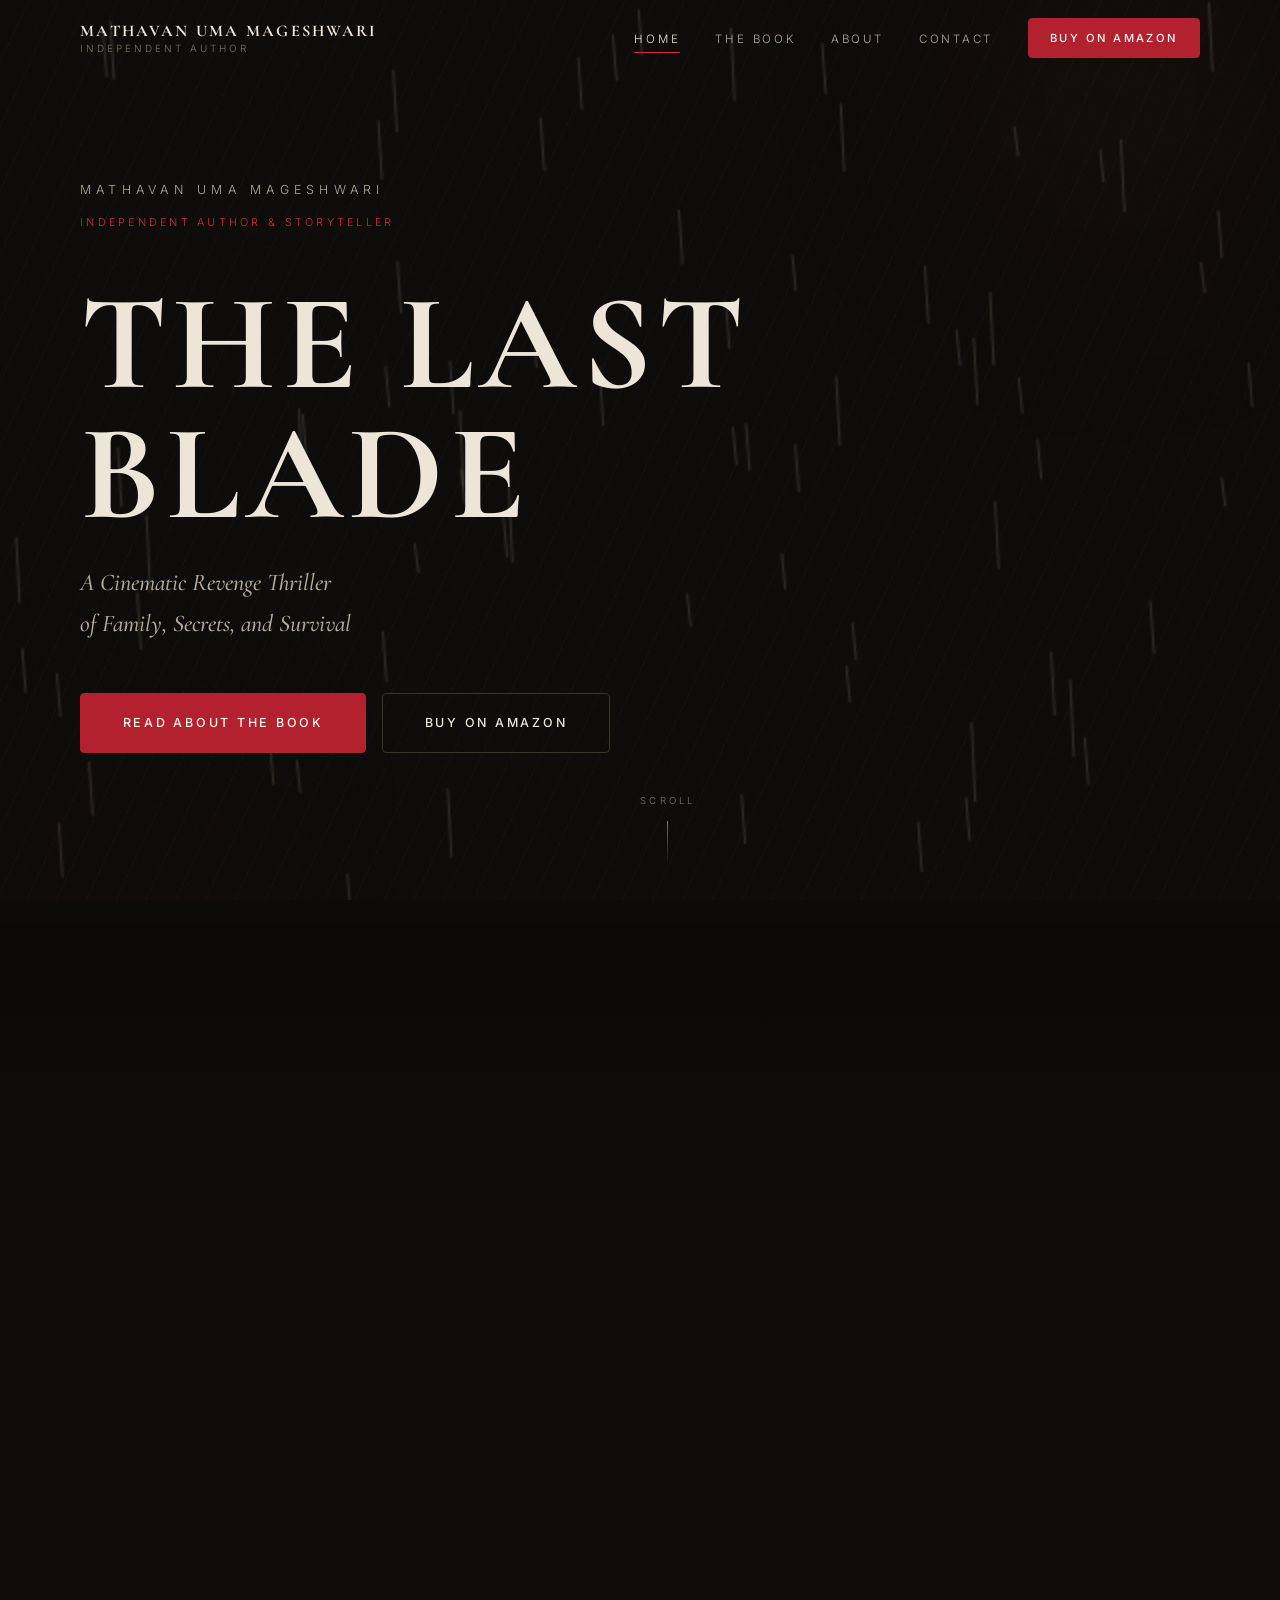
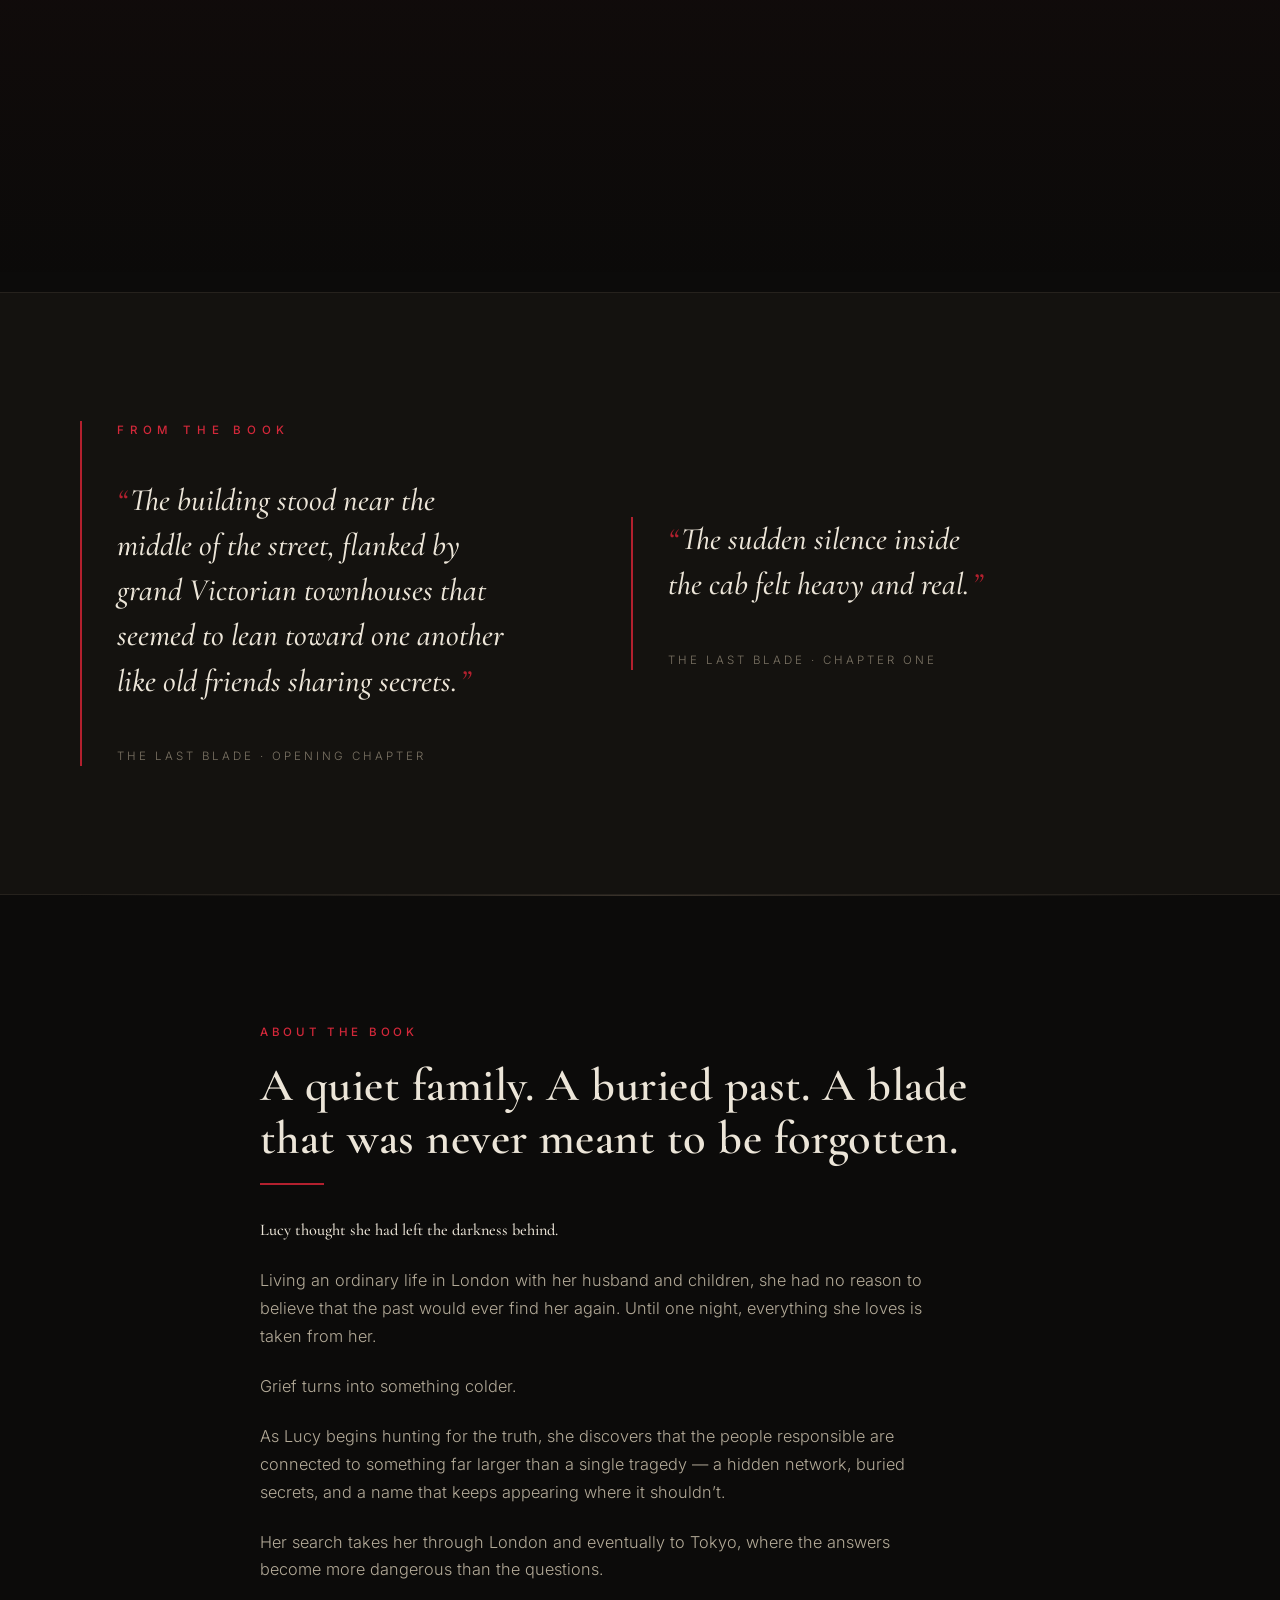
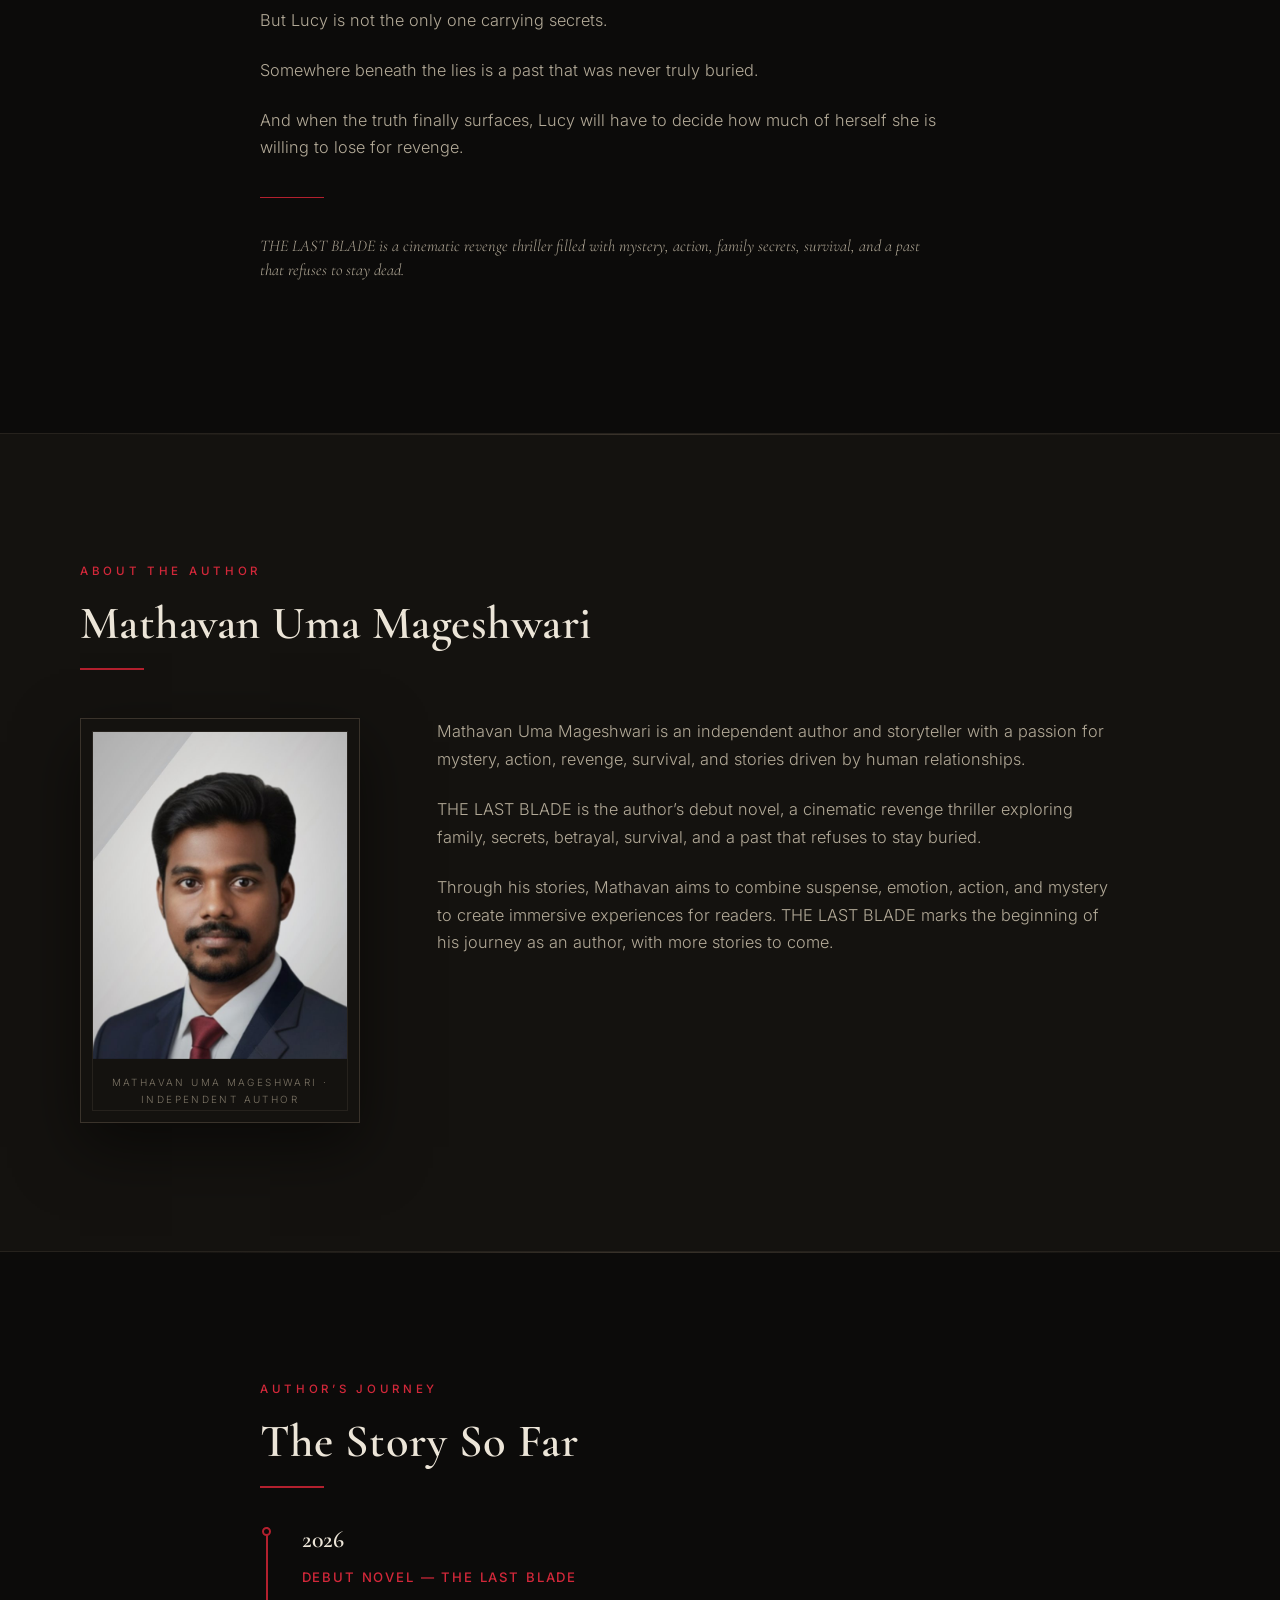
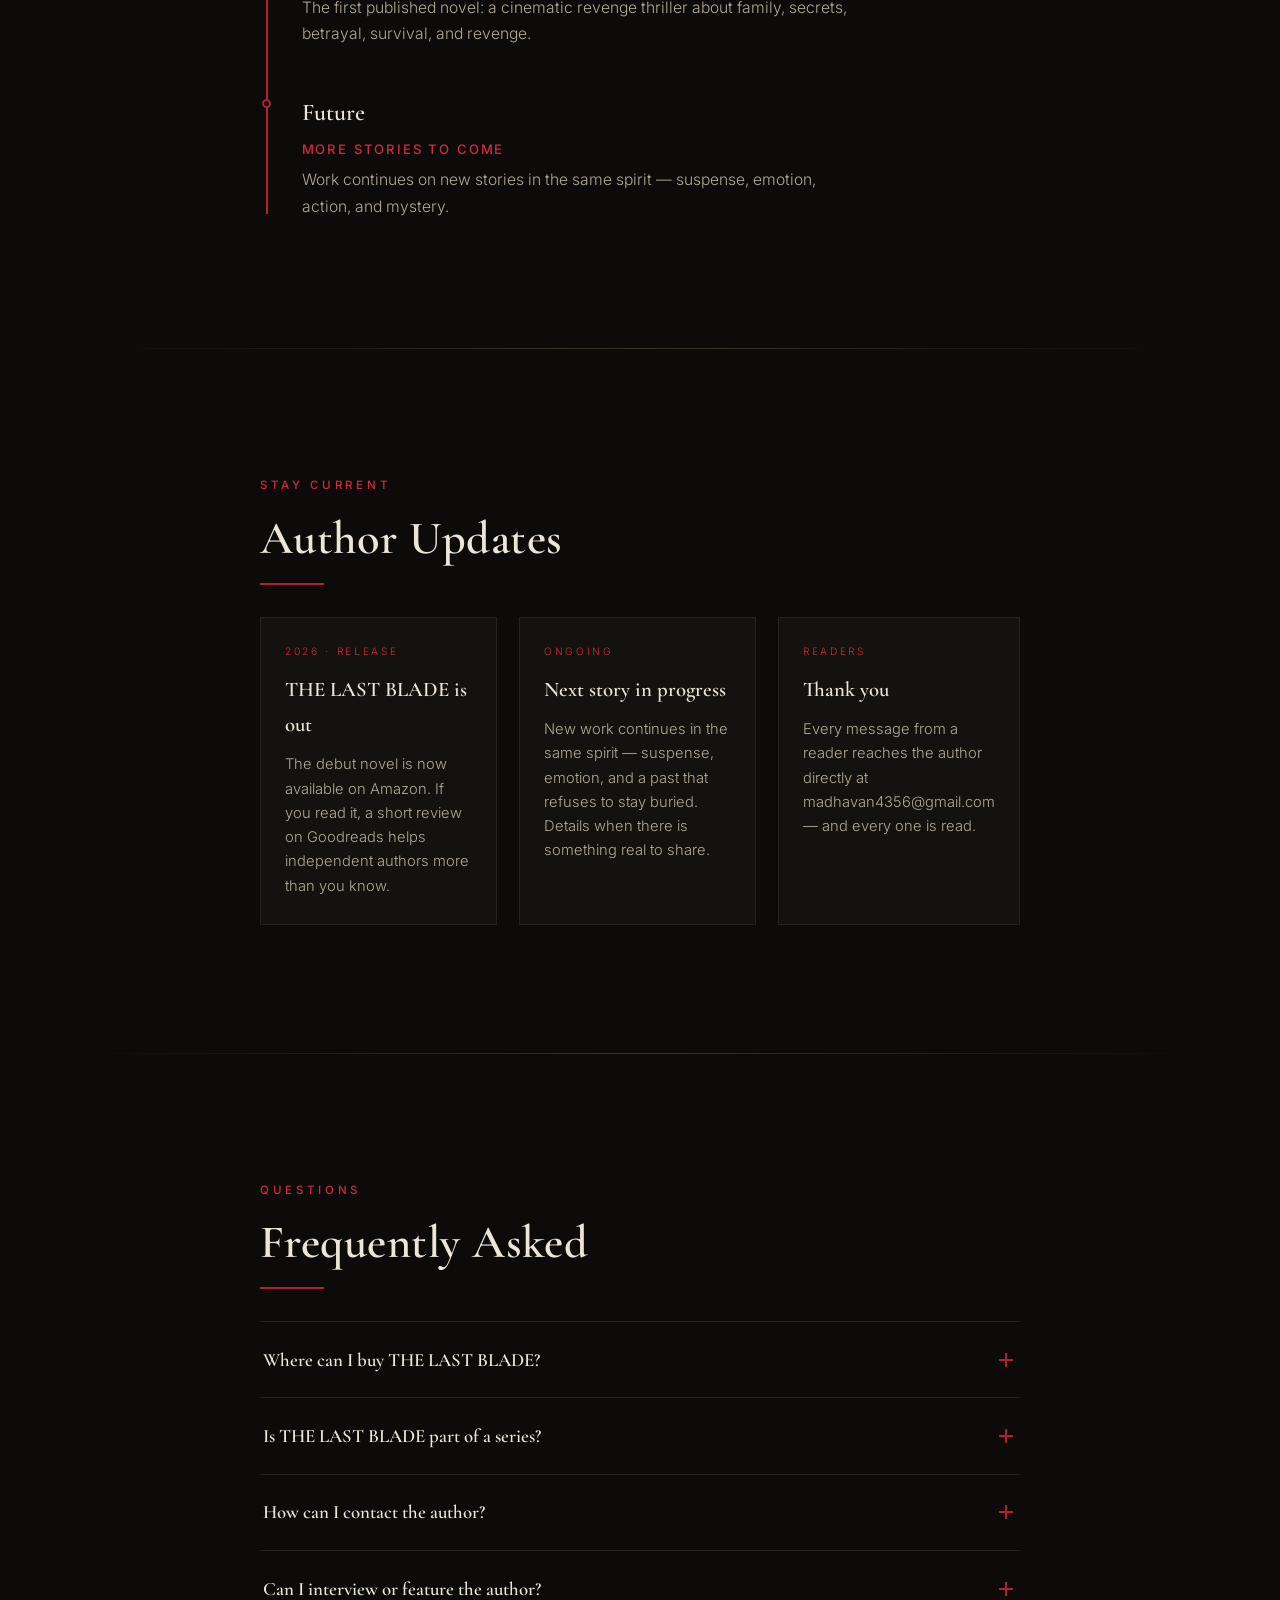
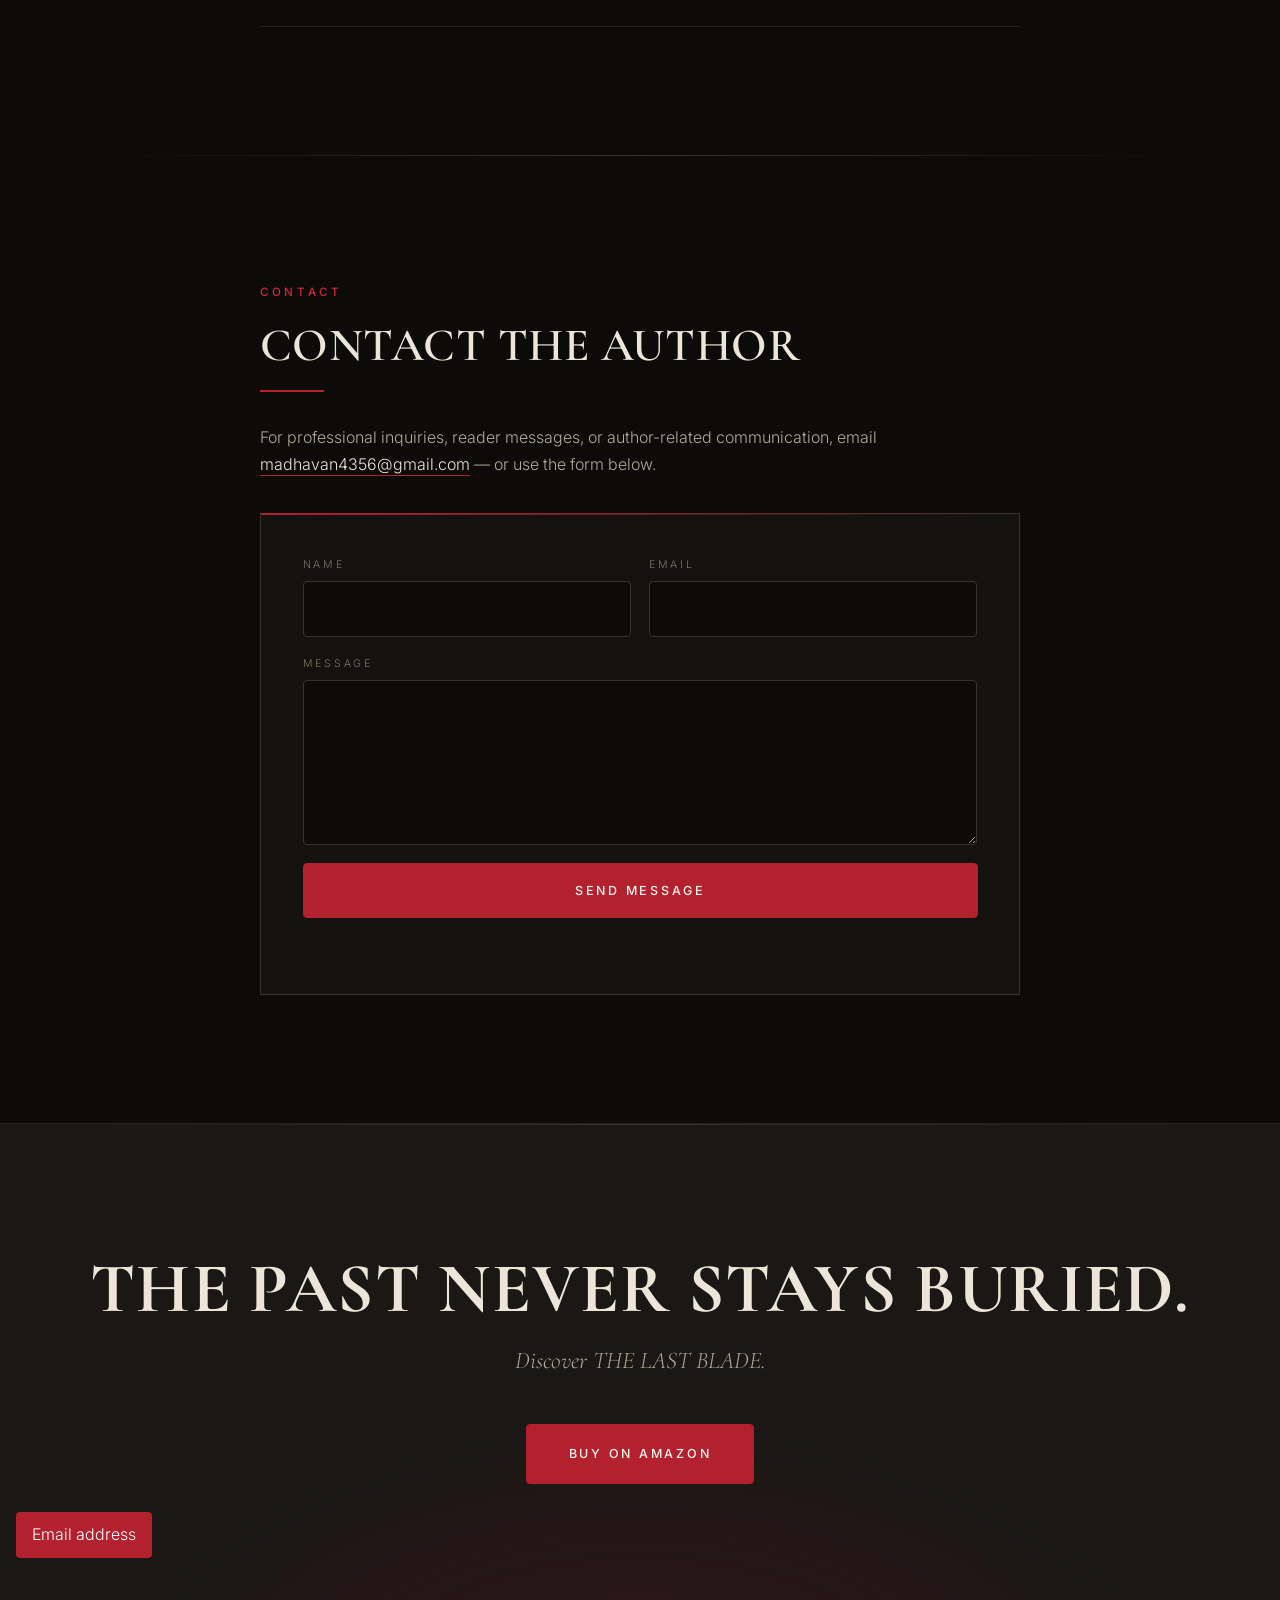
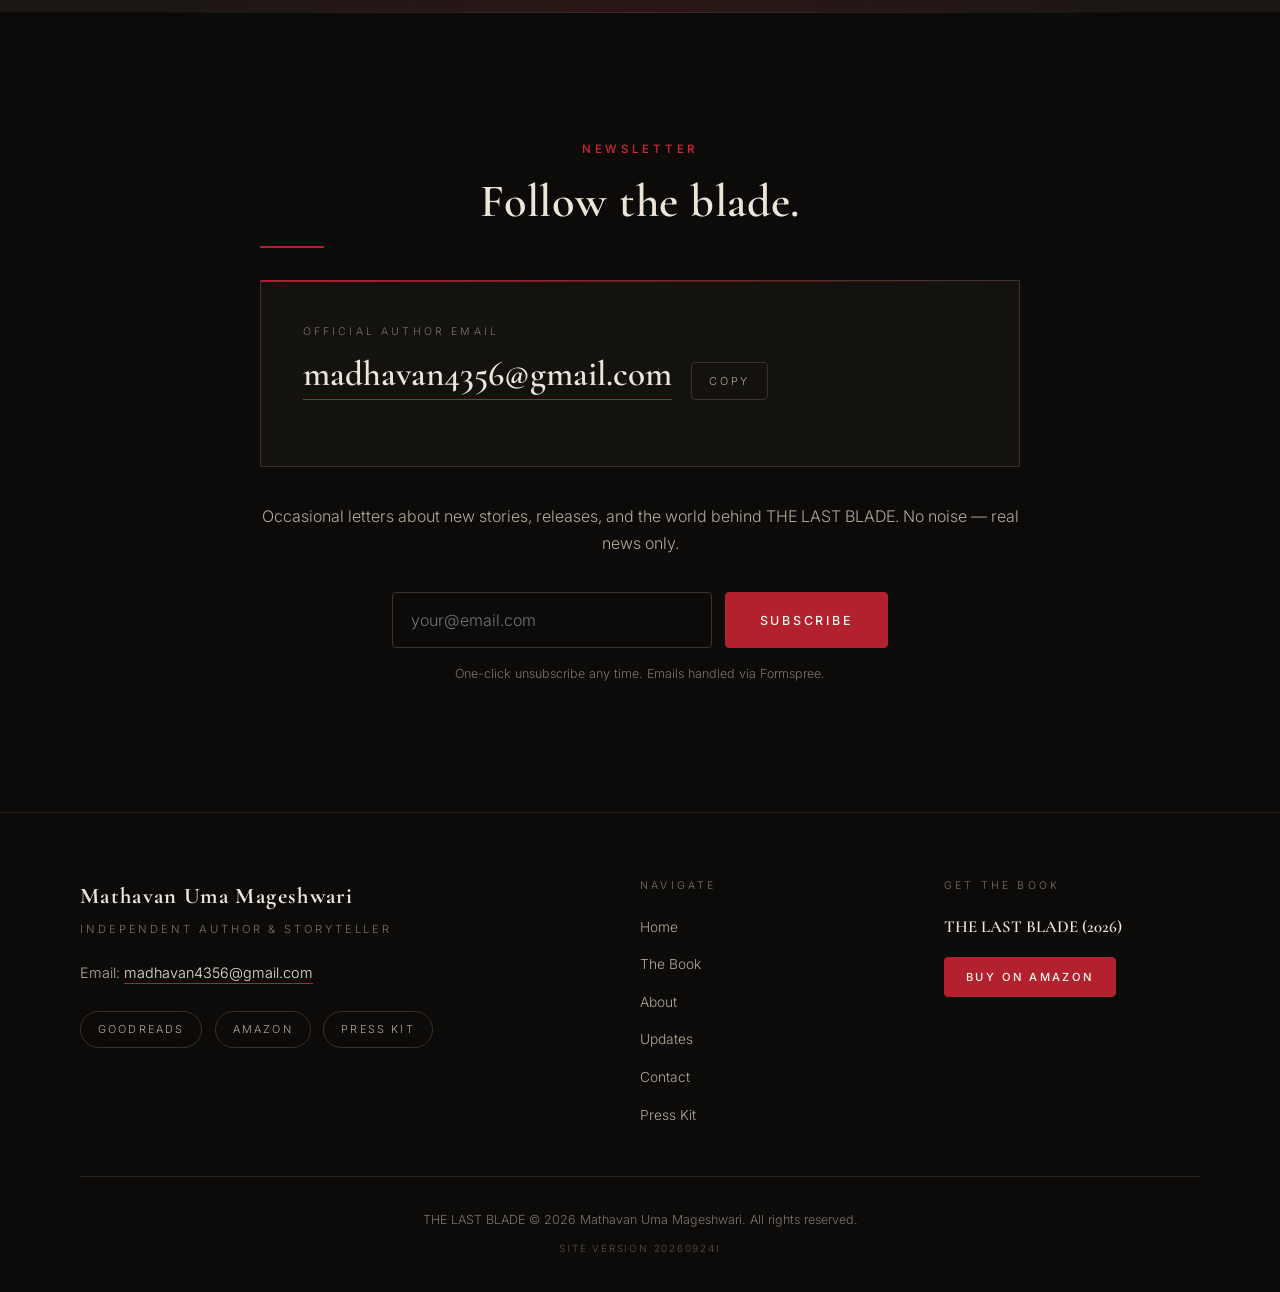
==== commit 81014ef7: "Restore official email card at top of newsletter section - Big email display + copy button back, abo" ====
--- a/index.html
+++ b/index.html
@@ -40,7 +40,7 @@
   <link rel="preconnect" href="https://fonts.gstatic.com" crossorigin />
   <link rel="stylesheet" href="https://fonts.googleapis.com/css2?family=Cormorant+Garamond:ital,wght@0,400;0,500;0,600;0,700;1,400;1,500&amp;family=Inter:wght@300;400;500;600&amp;display=swap" />
 
-  <link rel="stylesheet" href="css/styles.css?v=20260924h" />
+  <link rel="stylesheet" href="css/styles.css?v=20260924i" />
 
   <!-- Structured data -->
   <script type="application/ld+json">
@@ -397,6 +397,16 @@
       <div class="container container--narrow">
         <p class="eyebrow reveal">Newsletter</p>
         <h2 class="section-title reveal" id="newsletter-title">Follow the blade.</h2>
+
+        <div class="contact__card reveal newsletter__email-card">
+          <span class="contact__label">Official author email</span>
+          <div class="contact__email-row">
+            <a class="contact__email" href="mailto:madhavan4356@gmail.com">madhavan4356@gmail.com</a>
+            <button class="contact__copy" type="button" data-copy-email data-email="madhavan4356@gmail.com">Copy</button>
+          </div>
+          <span class="contact__copy-feedback" role="status" aria-live="polite" data-copy-feedback></span>
+        </div>
+
         <p class="contact__intro reveal">Occasional letters about new stories, releases, and the world behind THE LAST BLADE. No noise — real news only.</p>
         <form class="newsletter__form reveal" data-newsletter-form action="https://formspree.io/f/YOUR_FORM_ID" method="POST" novalidate>
           <label class="skip-link" for="nl-email">Email address</label>
@@ -443,12 +453,12 @@
 
       <div class="footer__bottom">
         <p>THE LAST BLADE &copy; 2026 Mathavan Uma Mageshwari. All rights reserved.</p>
-        <p class="footer__version" data-version aria-hidden="true">Site version 20260924h</p>
+        <p class="footer__version" data-version aria-hidden="true">Site version 20260924i</p>
       </div>
     </div>
   </footer>
 
-  <script src="js/main.js?v=20260924h" defer></script>
-  <script>window.SITE_VERSION = "20260924h";</script>
+  <script src="js/main.js?v=20260924i" defer></script>
+  <script>window.SITE_VERSION = "20260924i";</script>
 </body>
 </html>
--- a/css/styles.css
+++ b/css/styles.css
@@ -765,6 +765,59 @@
 .contact__inline-email:focus-visible {
   color: var(--accent-bright);
   border-color: var(--accent-bright);
+}
+
+/* Big email display (newsletter section) */
+.contact__email-row {
+  display: flex;
+  align-items: baseline;
+  gap: 1.2rem;
+  flex-wrap: wrap;
+}
+
+.contact__email {
+  font-family: var(--font-display);
+  font-size: clamp(1.3rem, 3.6vw, 2.2rem);
+  font-weight: 600;
+  color: var(--ink);
+  border-bottom: 1px solid var(--accent);
+  padding-bottom: 0.15rem;
+  transition: color 0.25s var(--ease);
+  overflow-wrap: break-word;
+  line-height: 1.3;
+}
+
+.contact__email:hover,
+.contact__email:focus-visible {
+  color: var(--accent-bright);
+}
+
+.contact__copy {
+  font-size: 0.68rem;
+  letter-spacing: 0.24em;
+  text-transform: uppercase;
+  color: var(--ink-soft);
+  border: 1px solid var(--line-strong);
+  padding: 0.55rem 1.1rem;
+  border-radius: var(--radius);
+  transition: color 0.25s var(--ease), border-color 0.25s var(--ease);
+}
+
+.contact__copy:hover,
+.contact__copy:focus-visible {
+  color: var(--ink);
+  border-color: var(--ink-soft);
+}
+
+.contact__copy-feedback {
+  min-height: 1.2em;
+  font-size: 0.8rem;
+  color: var(--accent-bright);
+}
+
+.newsletter__email-card {
+  margin-bottom: 2.2rem;
+  text-align: left;
 }
 
 /* ---------- CTA ---------- */
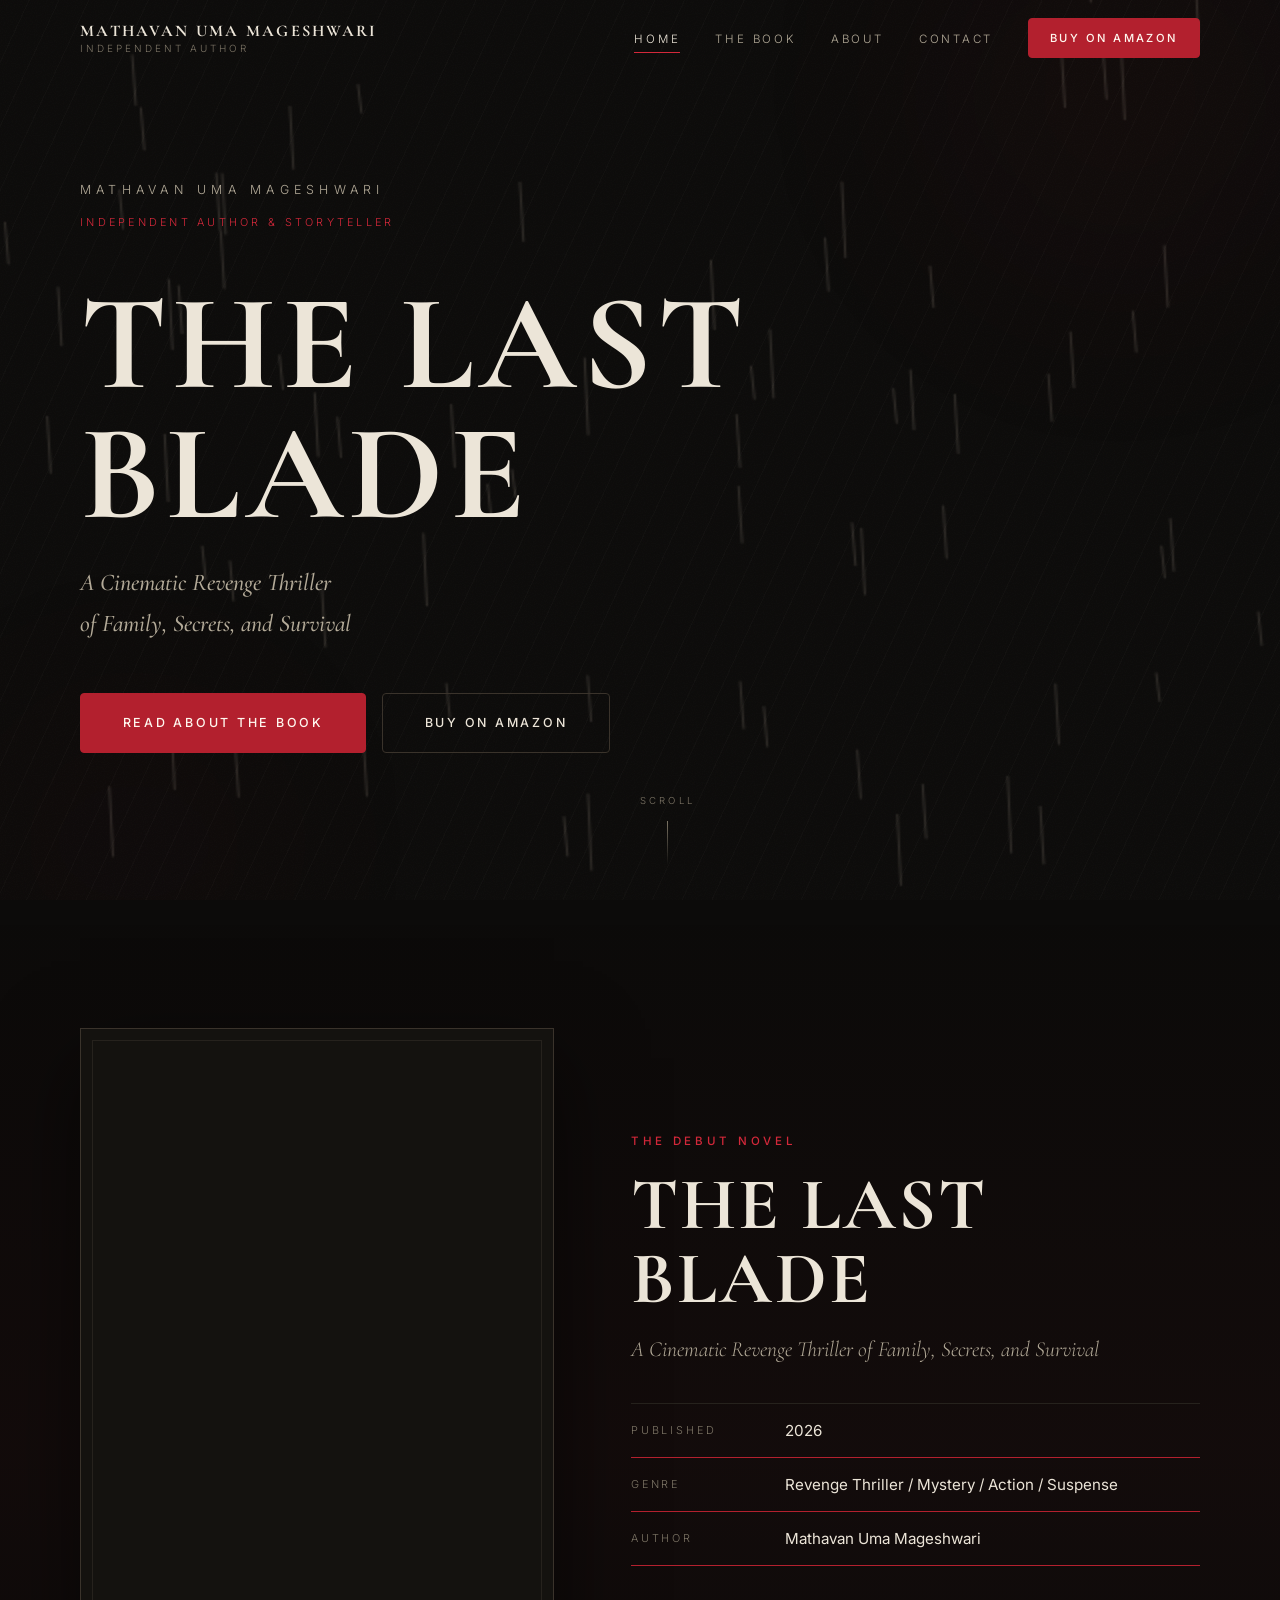
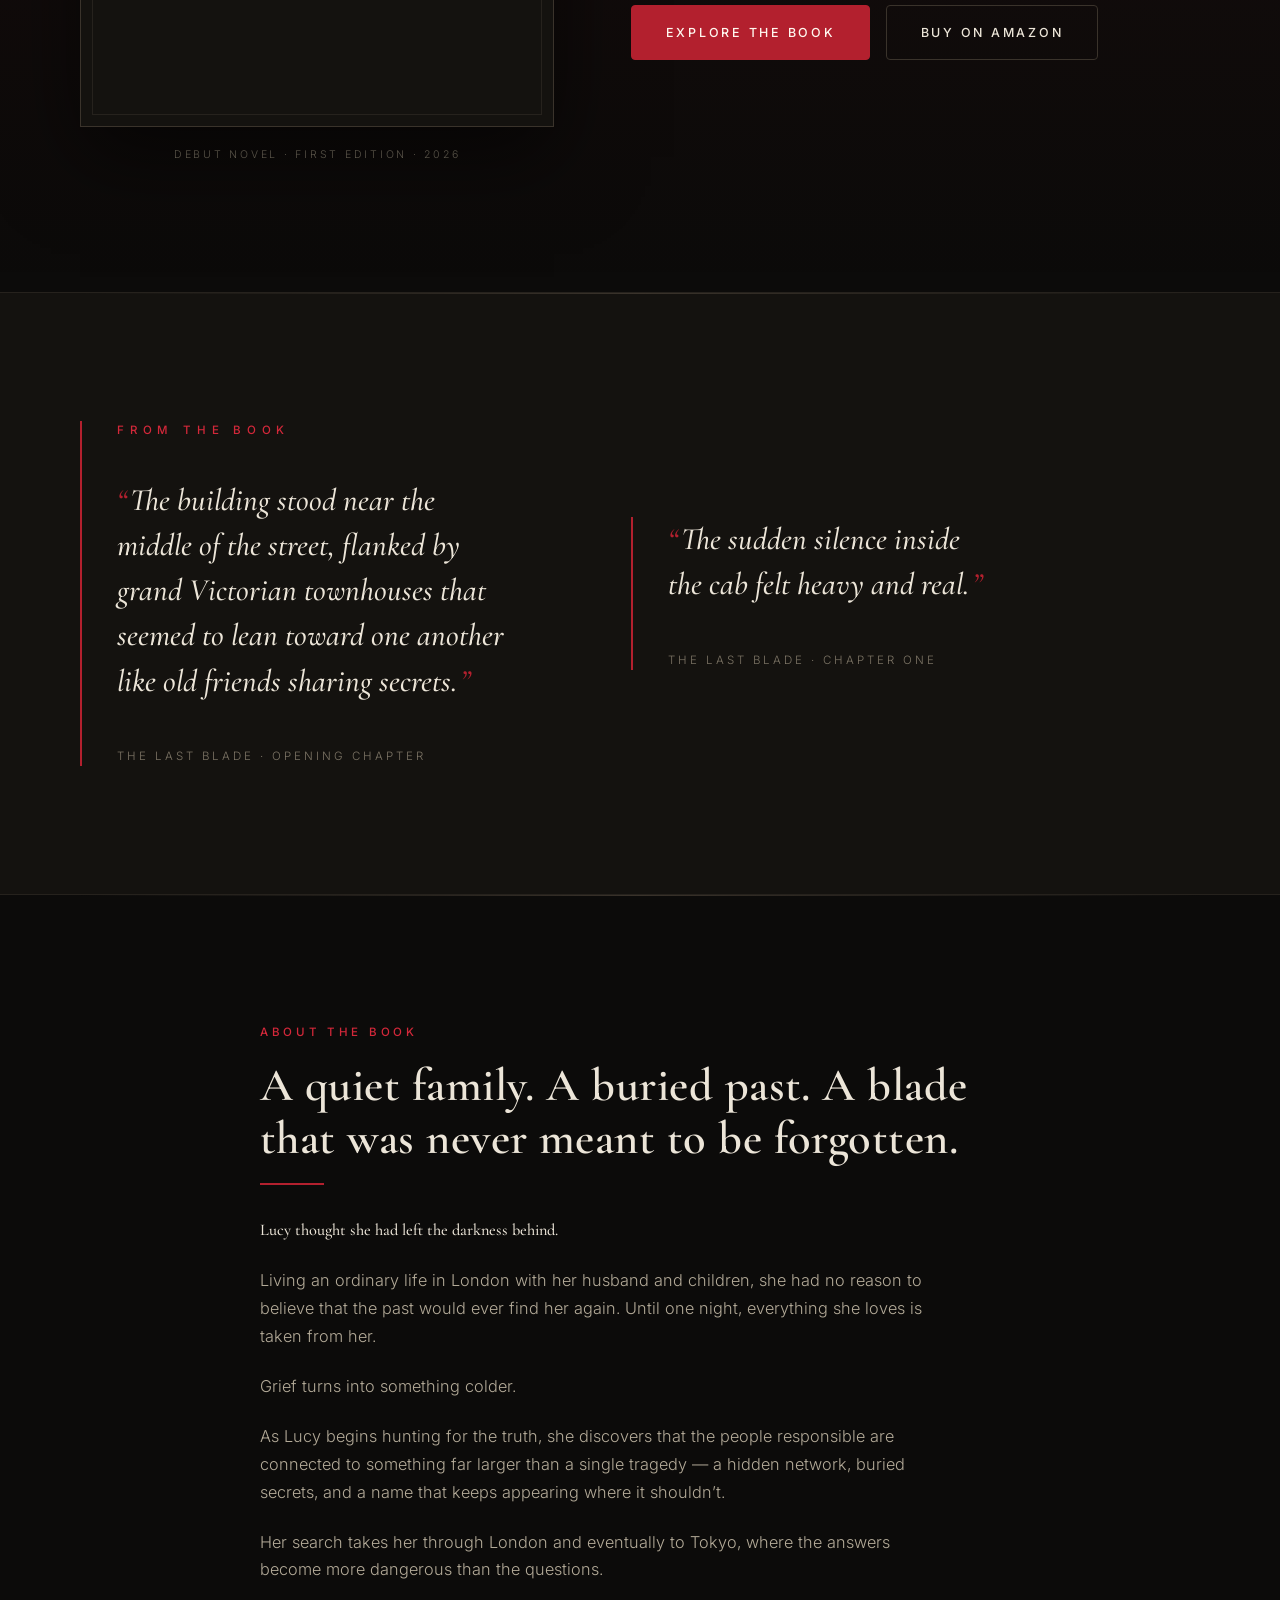
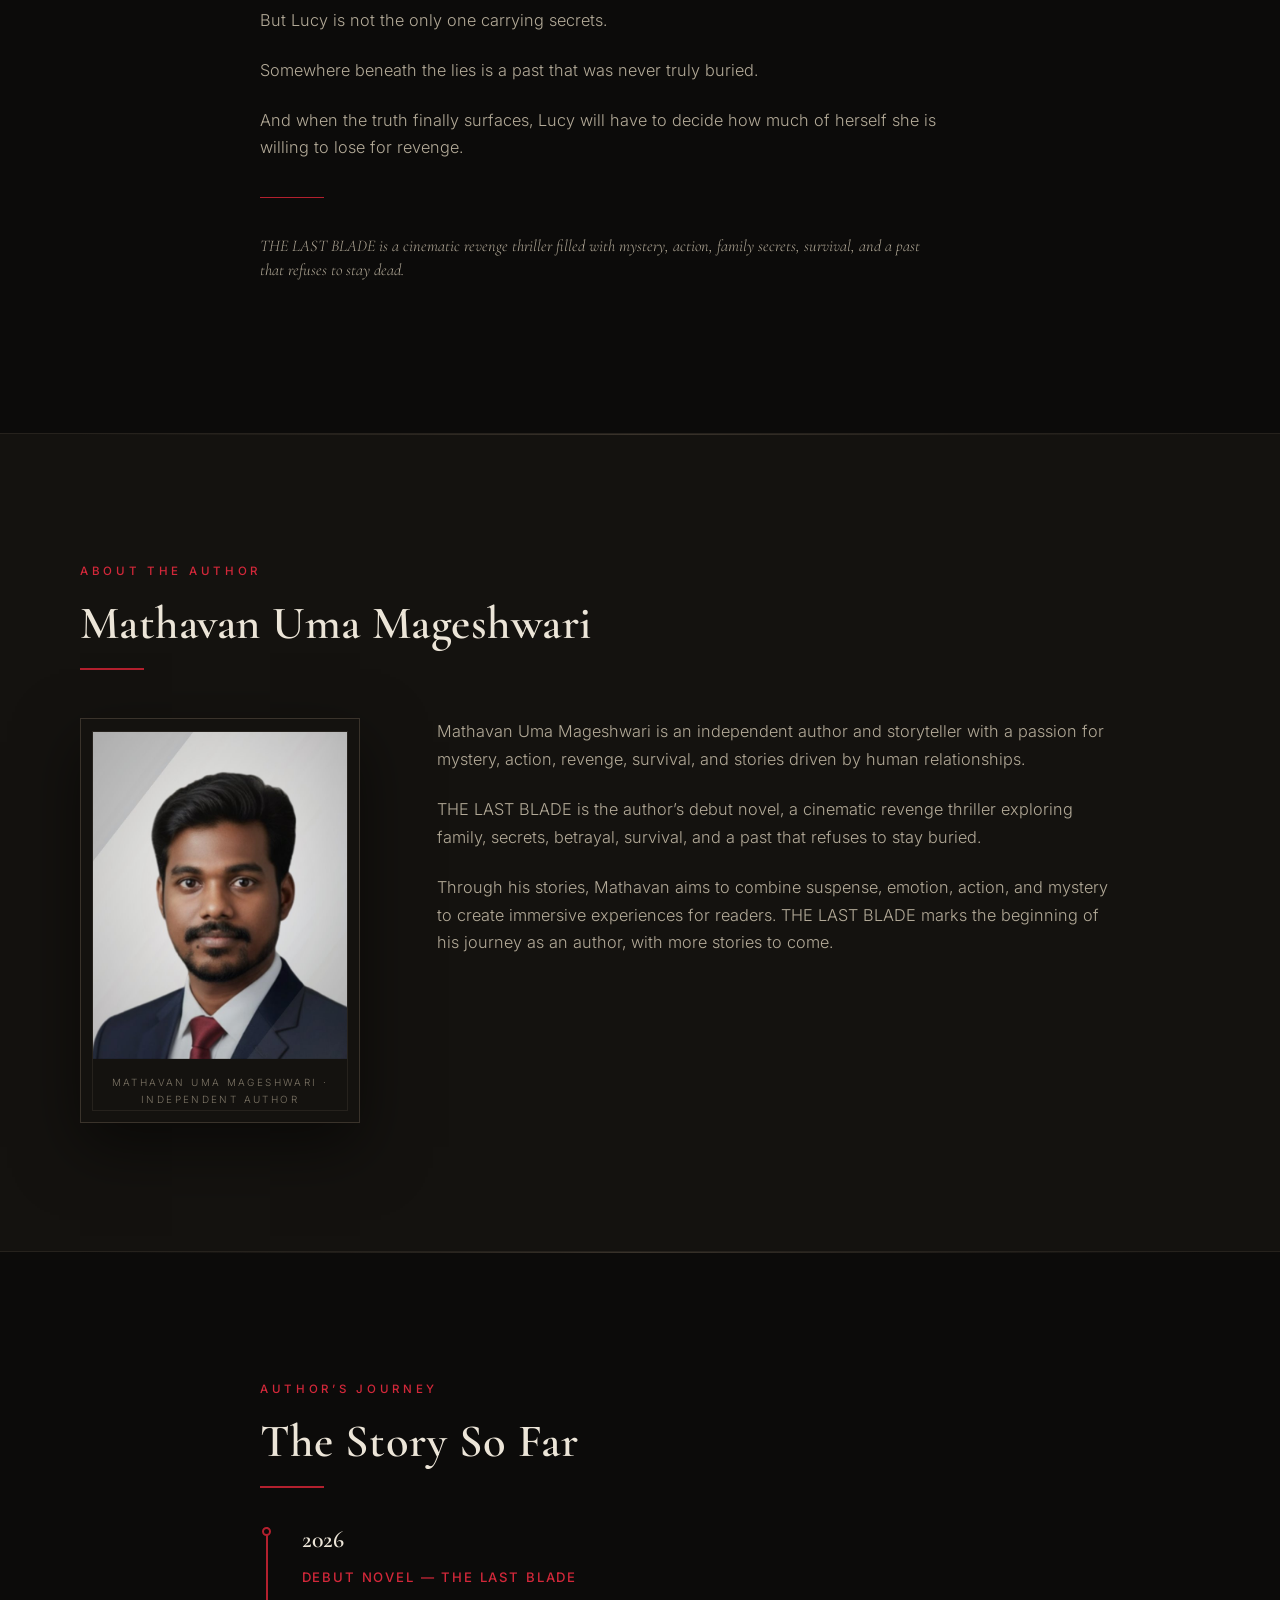
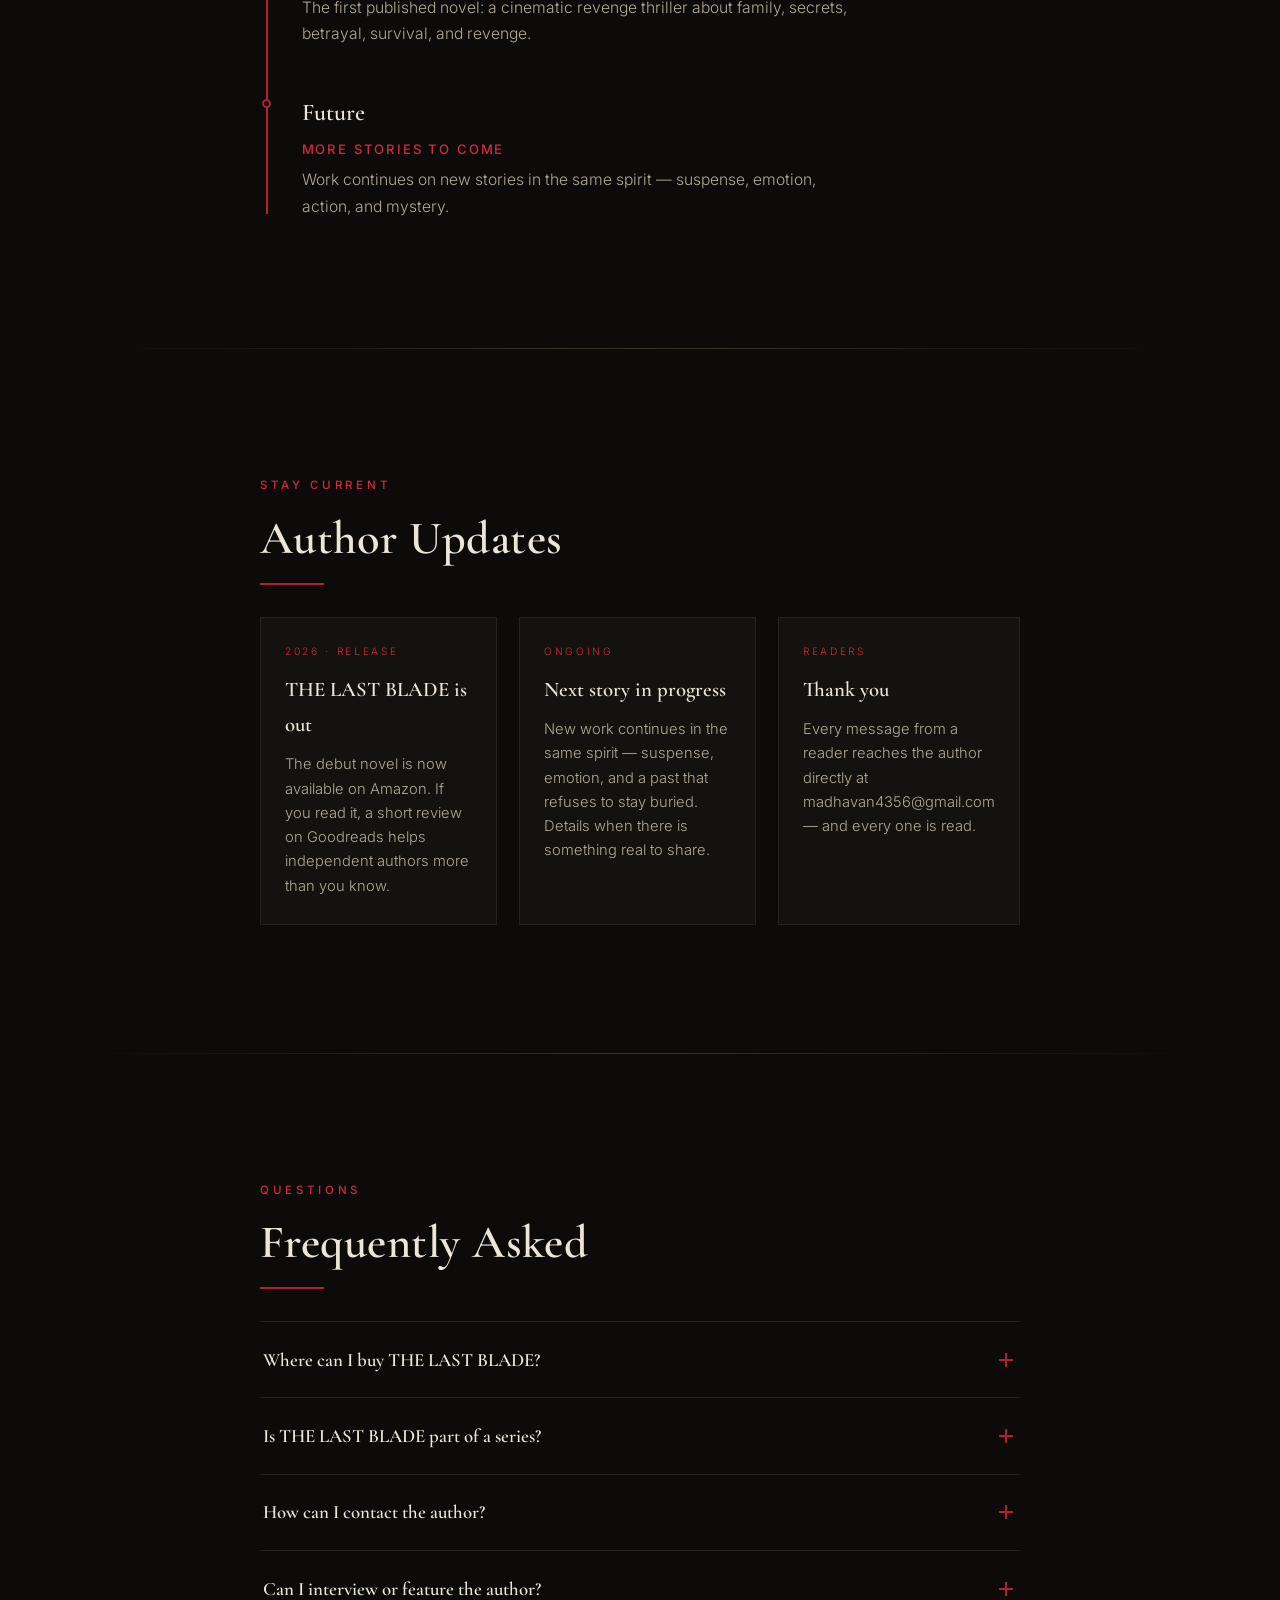
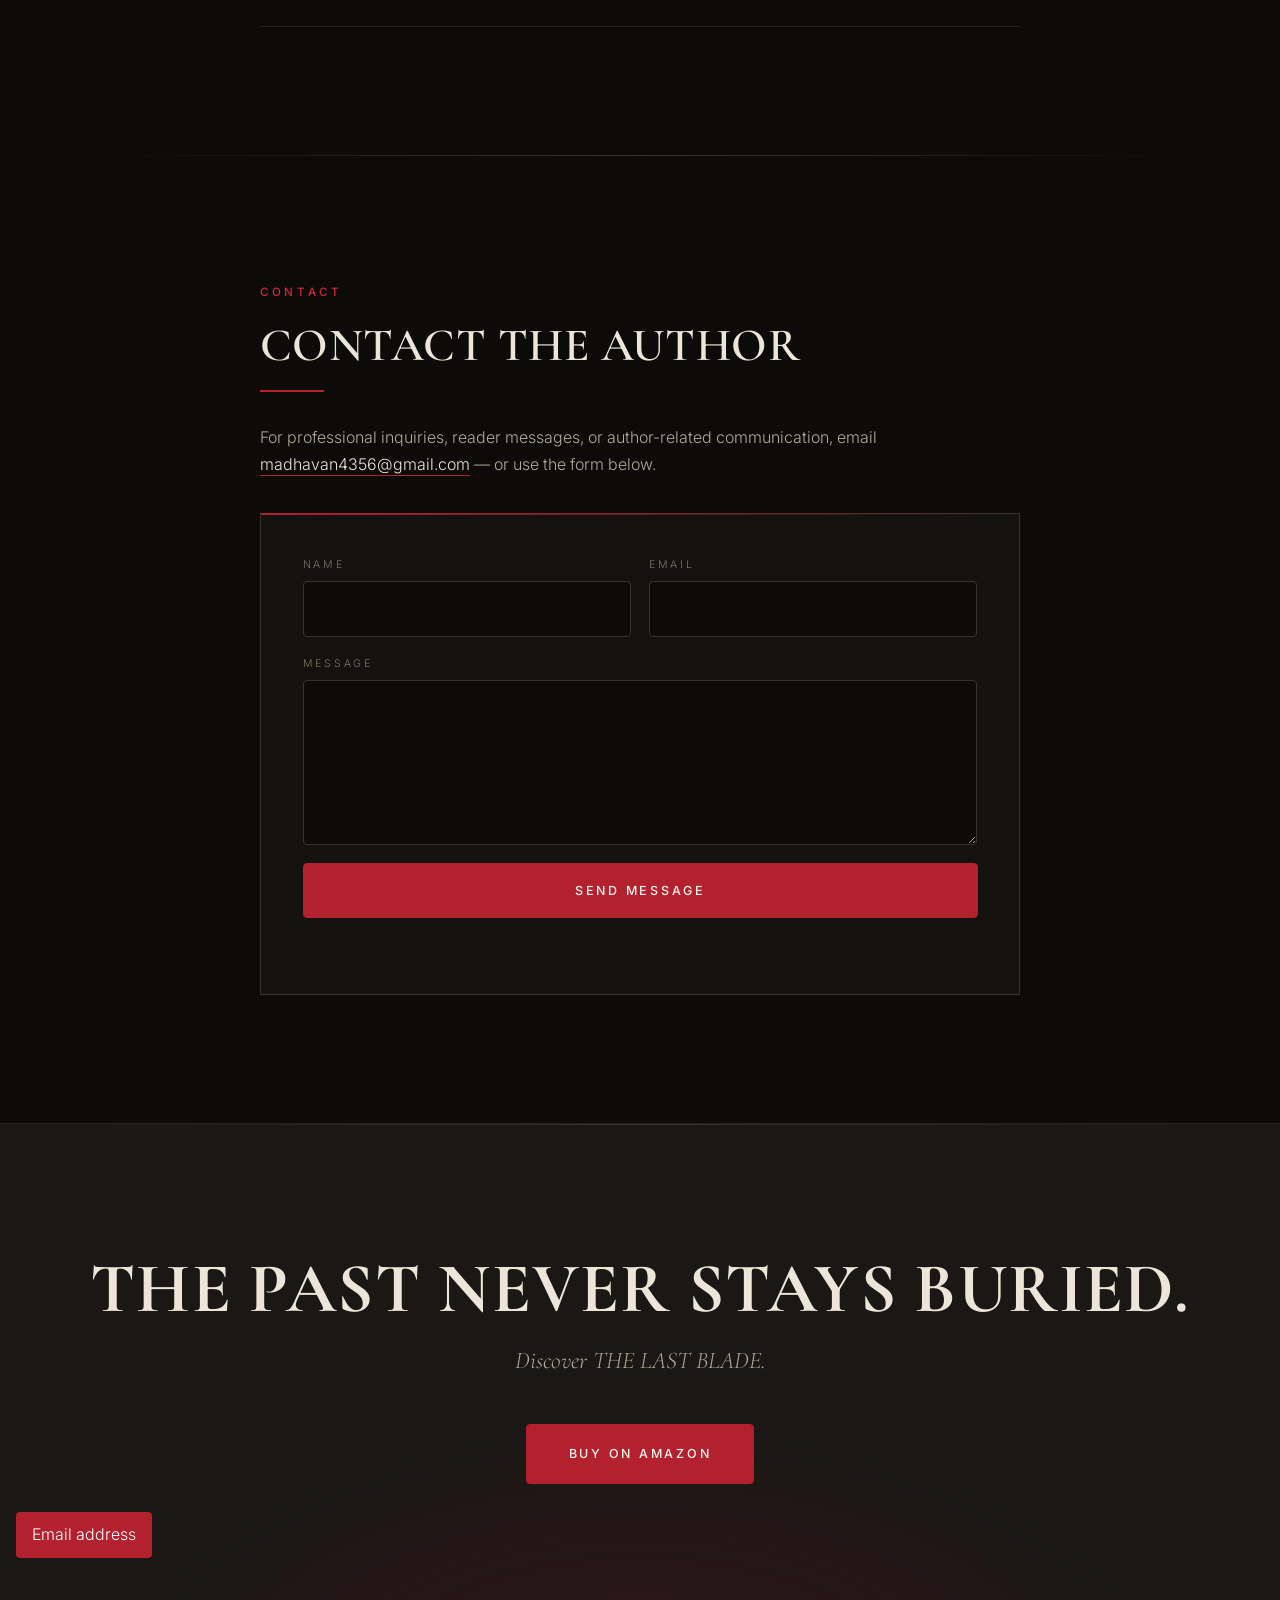
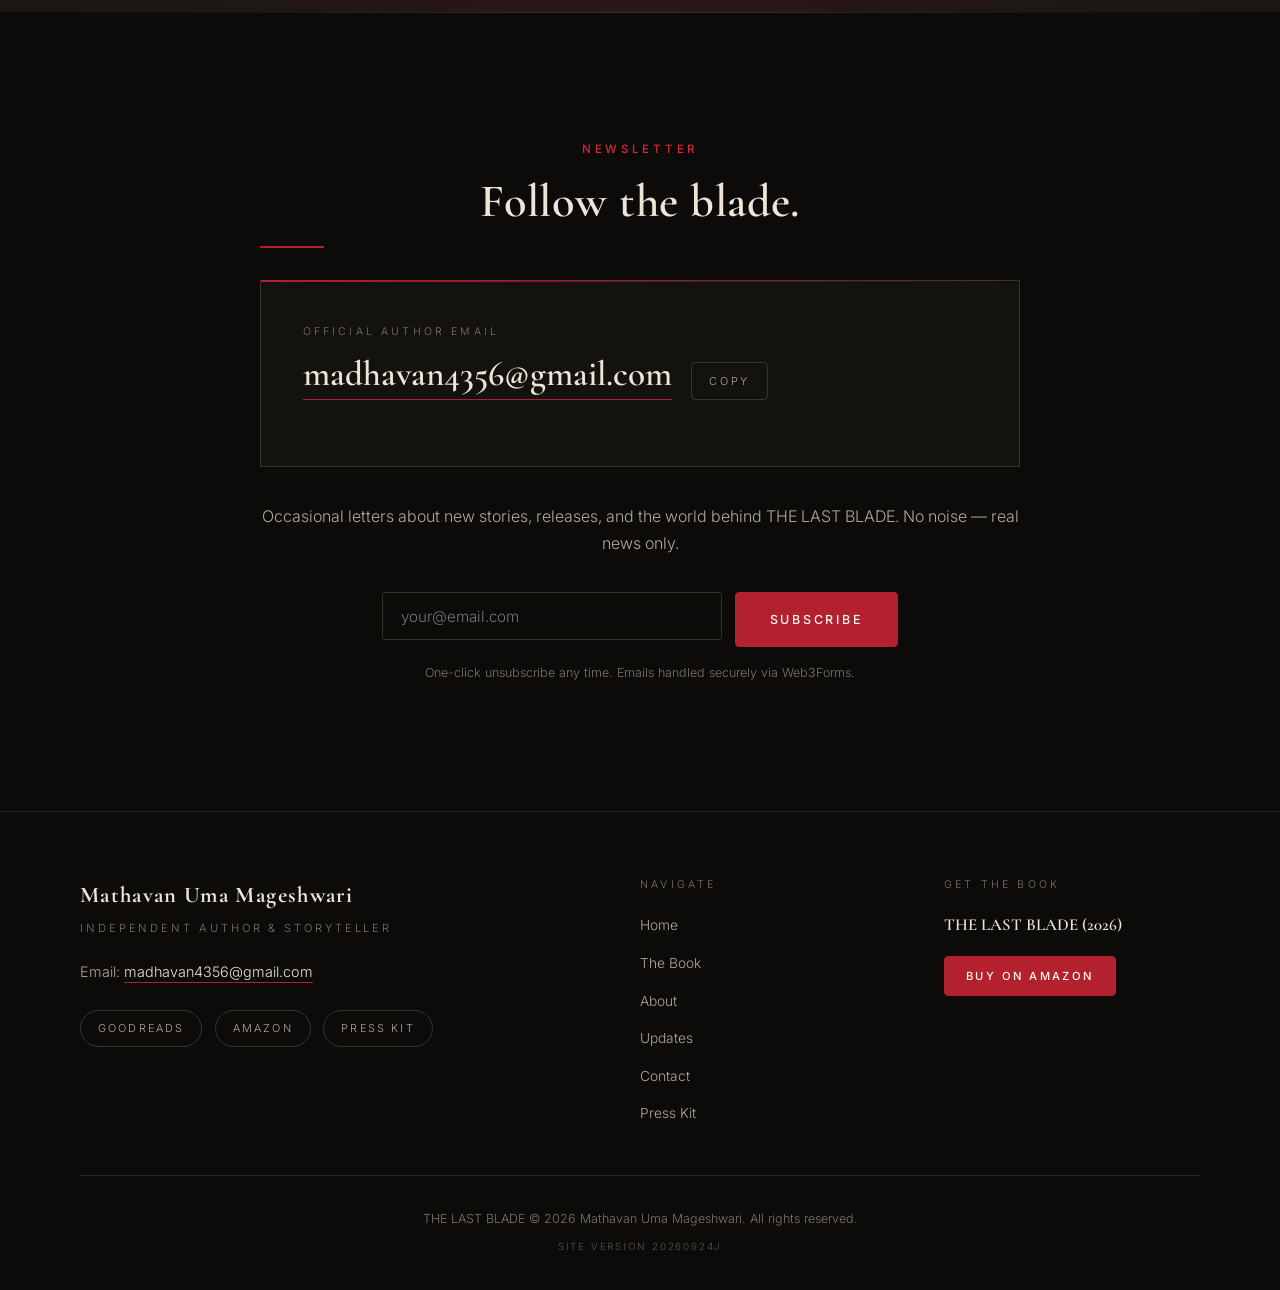
==== commit 03face26: "Wire forms to Web3Forms, fix newsletter alignment, set real Goodreads link - Contact and newsletter " ====
--- a/index.html
+++ b/index.html
@@ -40,7 +40,7 @@
   <link rel="preconnect" href="https://fonts.gstatic.com" crossorigin />
   <link rel="stylesheet" href="https://fonts.googleapis.com/css2?family=Cormorant+Garamond:ital,wght@0,400;0,500;0,600;0,700;1,400;1,500&amp;family=Inter:wght@300;400;500;600&amp;display=swap" />
 
-  <link rel="stylesheet" href="css/styles.css?v=20260924i" />
+  <link rel="stylesheet" href="css/styles.css?v=20260924j" />
 
   <!-- Structured data -->
   <script type="application/ld+json">
@@ -359,7 +359,10 @@
 
         <div class="contact__card reveal">
 
-          <form class="form" data-contact-form action="https://formspree.io/f/YOUR_FORM_ID" method="POST" novalidate>
+          <form class="form" data-contact-form action="https://api.web3forms.com/submit" method="POST" novalidate>
+            <input type="hidden" name="access_key" value="84f38a02-ed83-4a91-a05d-6b456d4ba091" />
+            <input type="hidden" name="subject" value="New message from author website" />
+            <input type="checkbox" name="botcheck" class="hidden" style="display:none" tabindex="-1" autocomplete="off" />
             <div class="form__row">
               <div class="form__field">
                 <label for="cf-name">Name</label>
@@ -408,12 +411,15 @@
         </div>
 
         <p class="contact__intro reveal">Occasional letters about new stories, releases, and the world behind THE LAST BLADE. No noise — real news only.</p>
-        <form class="newsletter__form reveal" data-newsletter-form action="https://formspree.io/f/YOUR_FORM_ID" method="POST" novalidate>
+        <form class="newsletter__form reveal" data-newsletter-form action="https://api.web3forms.com/submit" method="POST" novalidate>
+          <input type="hidden" name="access_key" value="84f38a02-ed83-4a91-a05d-6b456d4ba091" />
+          <input type="hidden" name="subject" value="Newsletter signup — THE LAST BLADE" />
+          <input type="checkbox" name="botcheck" class="hidden" style="display:none" tabindex="-1" autocomplete="off" />
           <label class="skip-link" for="nl-email">Email address</label>
           <input id="nl-email" type="email" name="email" placeholder="your@email.com" autocomplete="email" required />
           <button class="btn btn--primary" type="submit">Subscribe</button>
         </form>
-        <p class="newsletter__note reveal">One-click unsubscribe any time. Emails handled via Formspree.</p>
+        <p class="newsletter__note reveal">One-click unsubscribe any time. Emails handled securely via Web3Forms.</p>
       </div>
     </section>
   </main>
@@ -426,7 +432,7 @@
           <p class="footer__role">Independent Author &amp; Storyteller</p>
           <p class="footer__email">Email: <a href="mailto:madhavan4356@gmail.com">madhavan4356@gmail.com</a></p>
           <div class="social-row">
-            <a class="social-link" href="https://www.goodreads.com/madhavanumamageshwari" target="_blank" rel="noopener noreferrer">Goodreads</a>
+            <a class="social-link" href="https://www.goodreads.com/user/show/204401605" target="_blank" rel="noopener noreferrer">Goodreads</a>
             <a class="social-link" href="https://www.amazon.in/dp/0e9SRNmb" target="_blank" rel="noopener noreferrer">Amazon</a>
             <a class="social-link" href="press.html">Press Kit</a>
           </div>
@@ -453,12 +459,12 @@
 
       <div class="footer__bottom">
         <p>THE LAST BLADE &copy; 2026 Mathavan Uma Mageshwari. All rights reserved.</p>
-        <p class="footer__version" data-version aria-hidden="true">Site version 20260924i</p>
+        <p class="footer__version" data-version aria-hidden="true">Site version 20260924j</p>
       </div>
     </div>
   </footer>
 
-  <script src="js/main.js?v=20260924i" defer></script>
-  <script>window.SITE_VERSION = "20260924i";</script>
+  <script src="js/main.js?v=20260924j" defer></script>
+  <script>window.SITE_VERSION = "20260924j";</script>
 </body>
 </html>
--- a/css/styles.css
+++ b/css/styles.css
@@ -1935,22 +1935,32 @@
   display: flex;
   gap: 0.8rem;
   justify-content: center;
+  align-items: stretch;
   flex-wrap: wrap;
 }
 
-.newsletter__form input {
+.newsletter__form input[type="email"] {
   font: inherit;
+  font-size: 0.95rem;
   color: var(--ink);
   background: var(--bg);
   border: 1px solid var(--line-strong);
   border-radius: var(--radius);
   padding: 0.85rem 1.1rem;
-  min-width: min(320px, 100%);
-}
-
-.newsletter__form input:focus {
+  width: min(340px, 100%);
+  height: 100%;
+}
+
+.newsletter__form .btn {
+  display: inline-flex;
+  align-items: center;
+  border-radius: var(--radius);
+}
+
+.newsletter__form input[type="email"]:focus {
   outline: none;
   border-color: var(--accent);
+  box-shadow: 0 0 0 3px rgba(179, 32, 46, 0.18);
 }
 
 .newsletter__note {
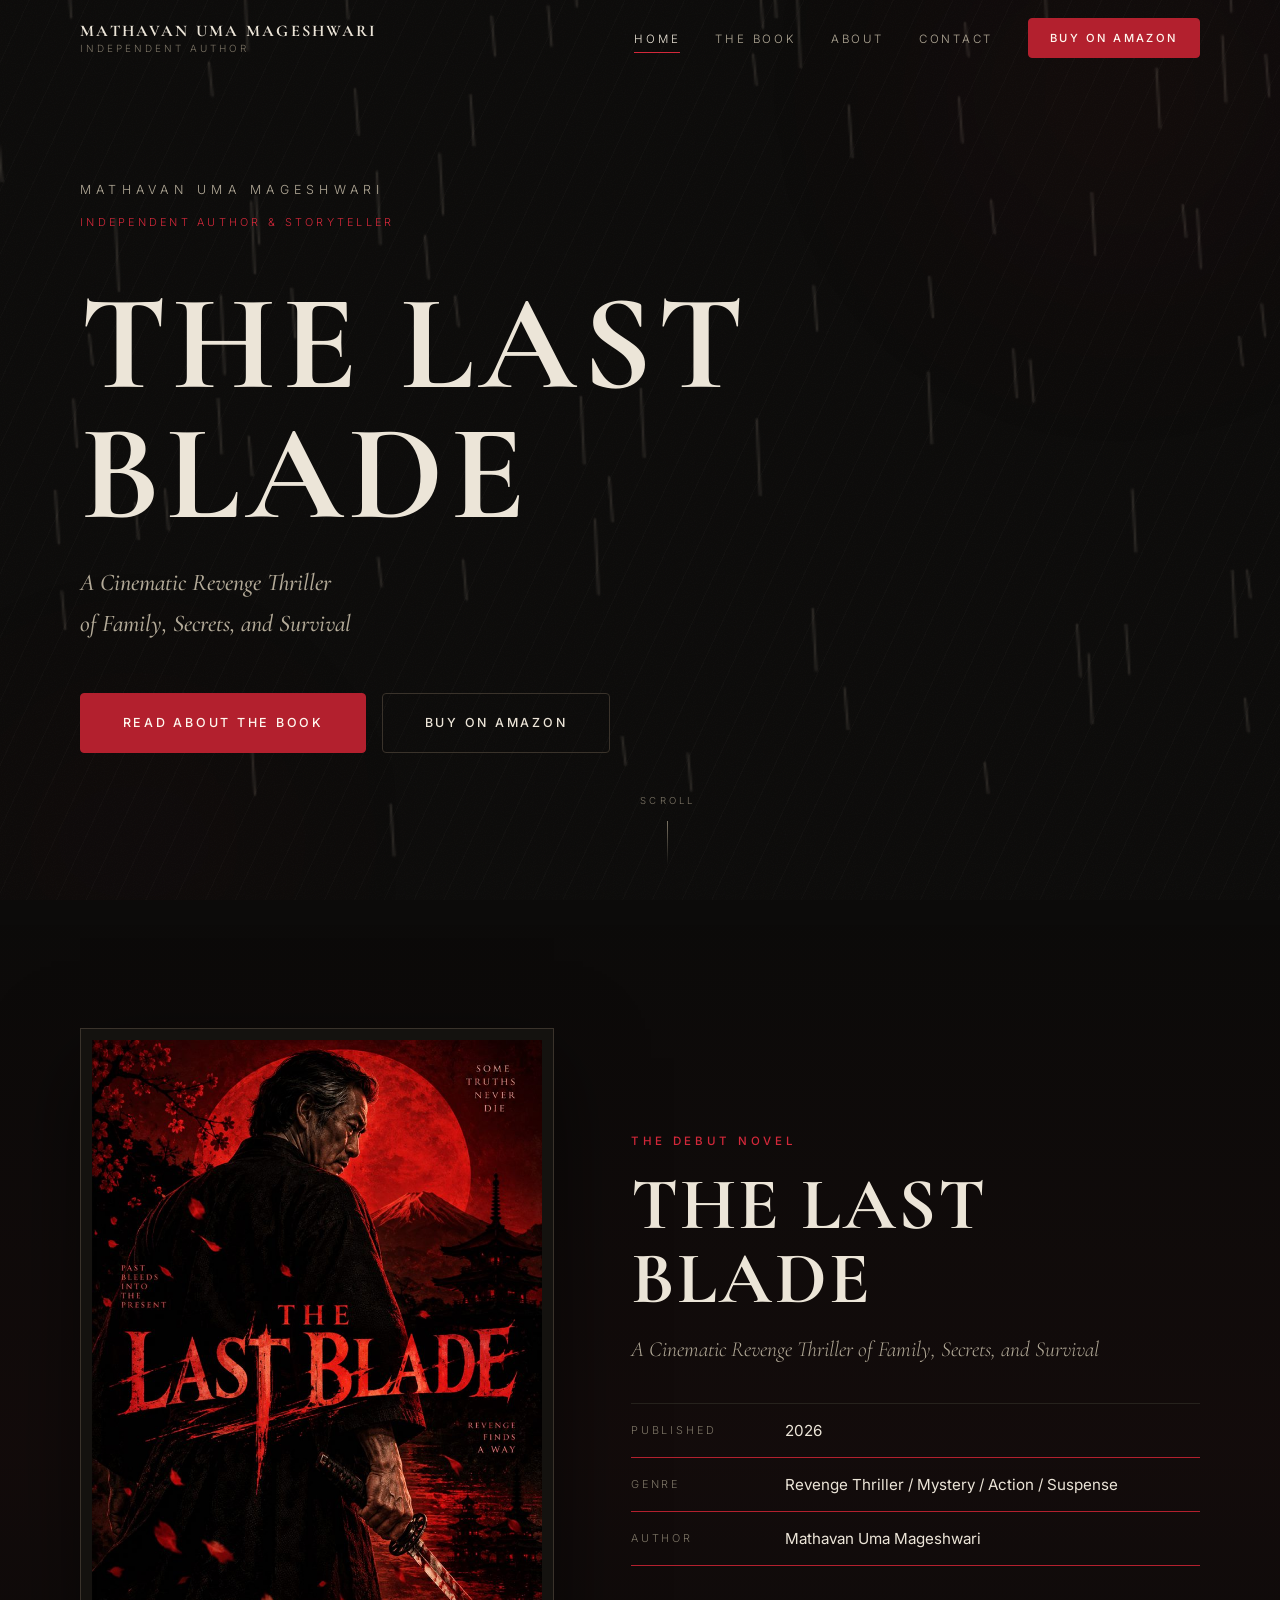
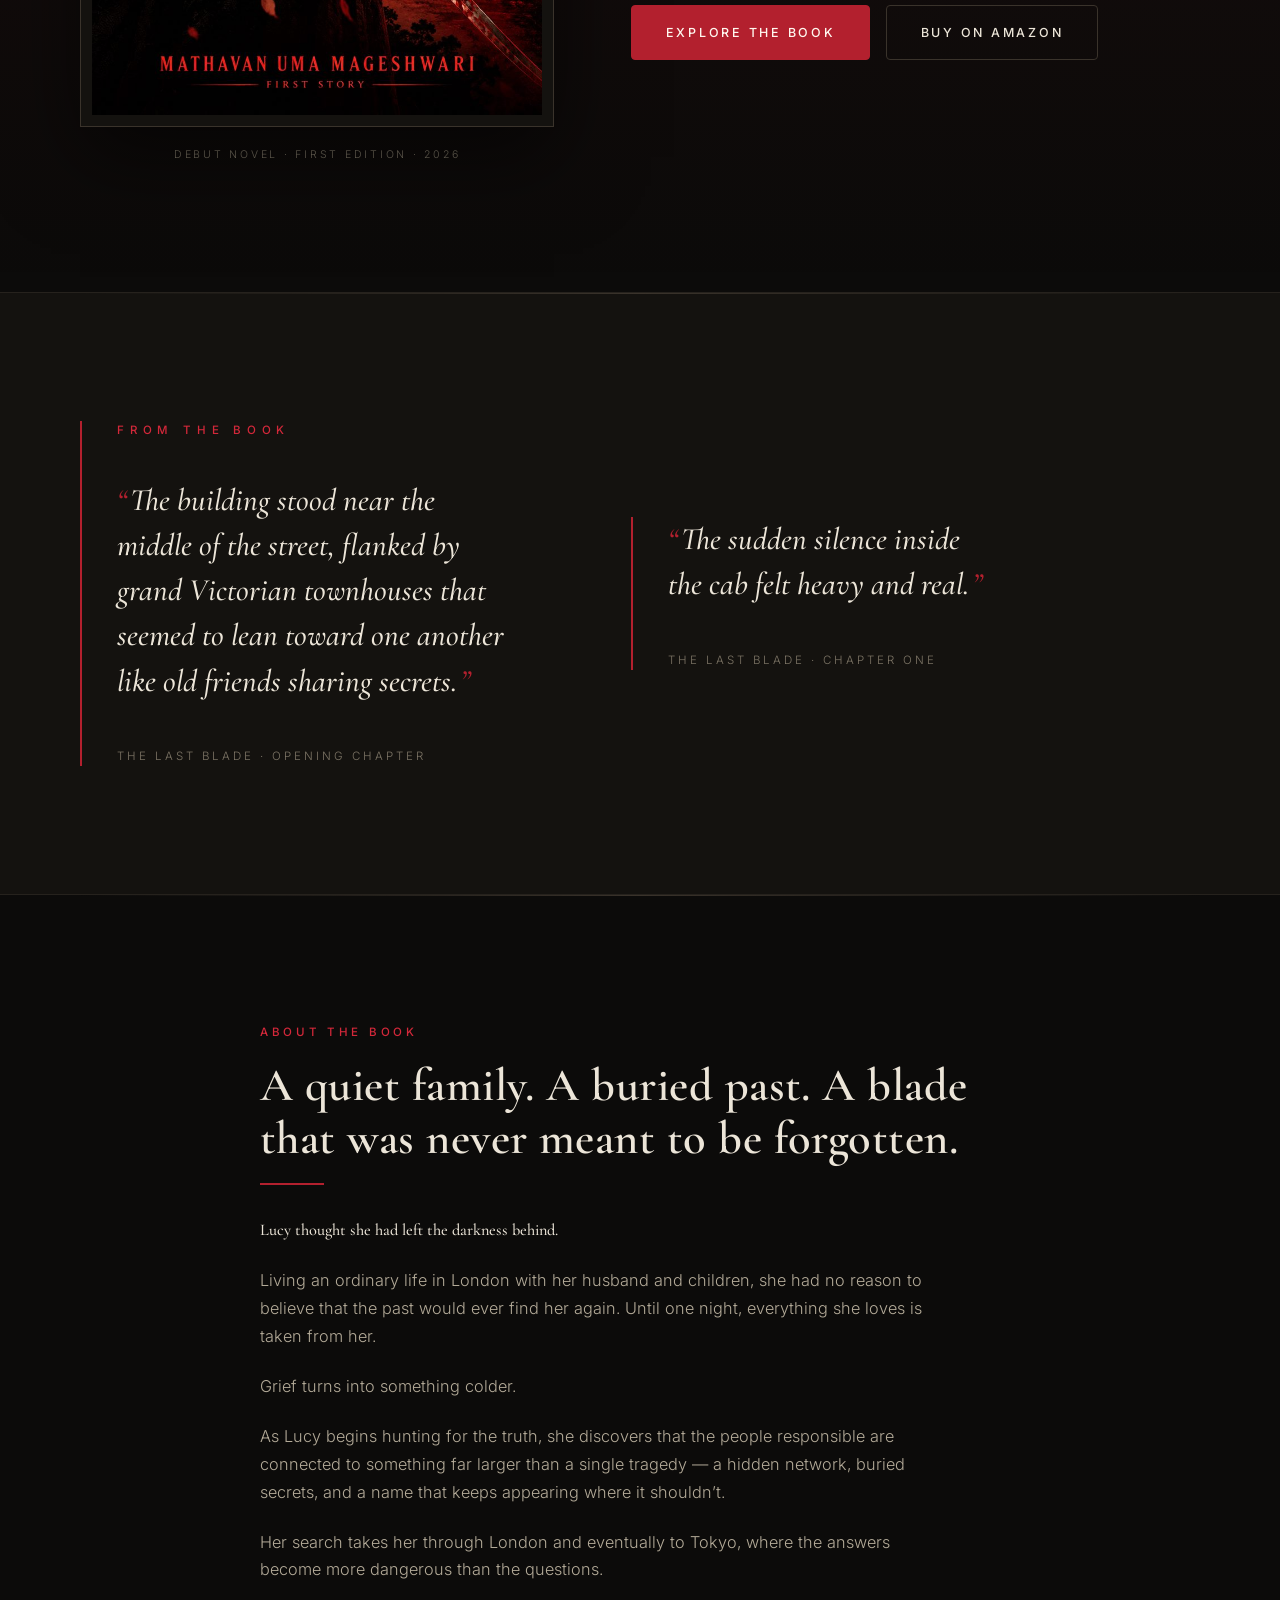
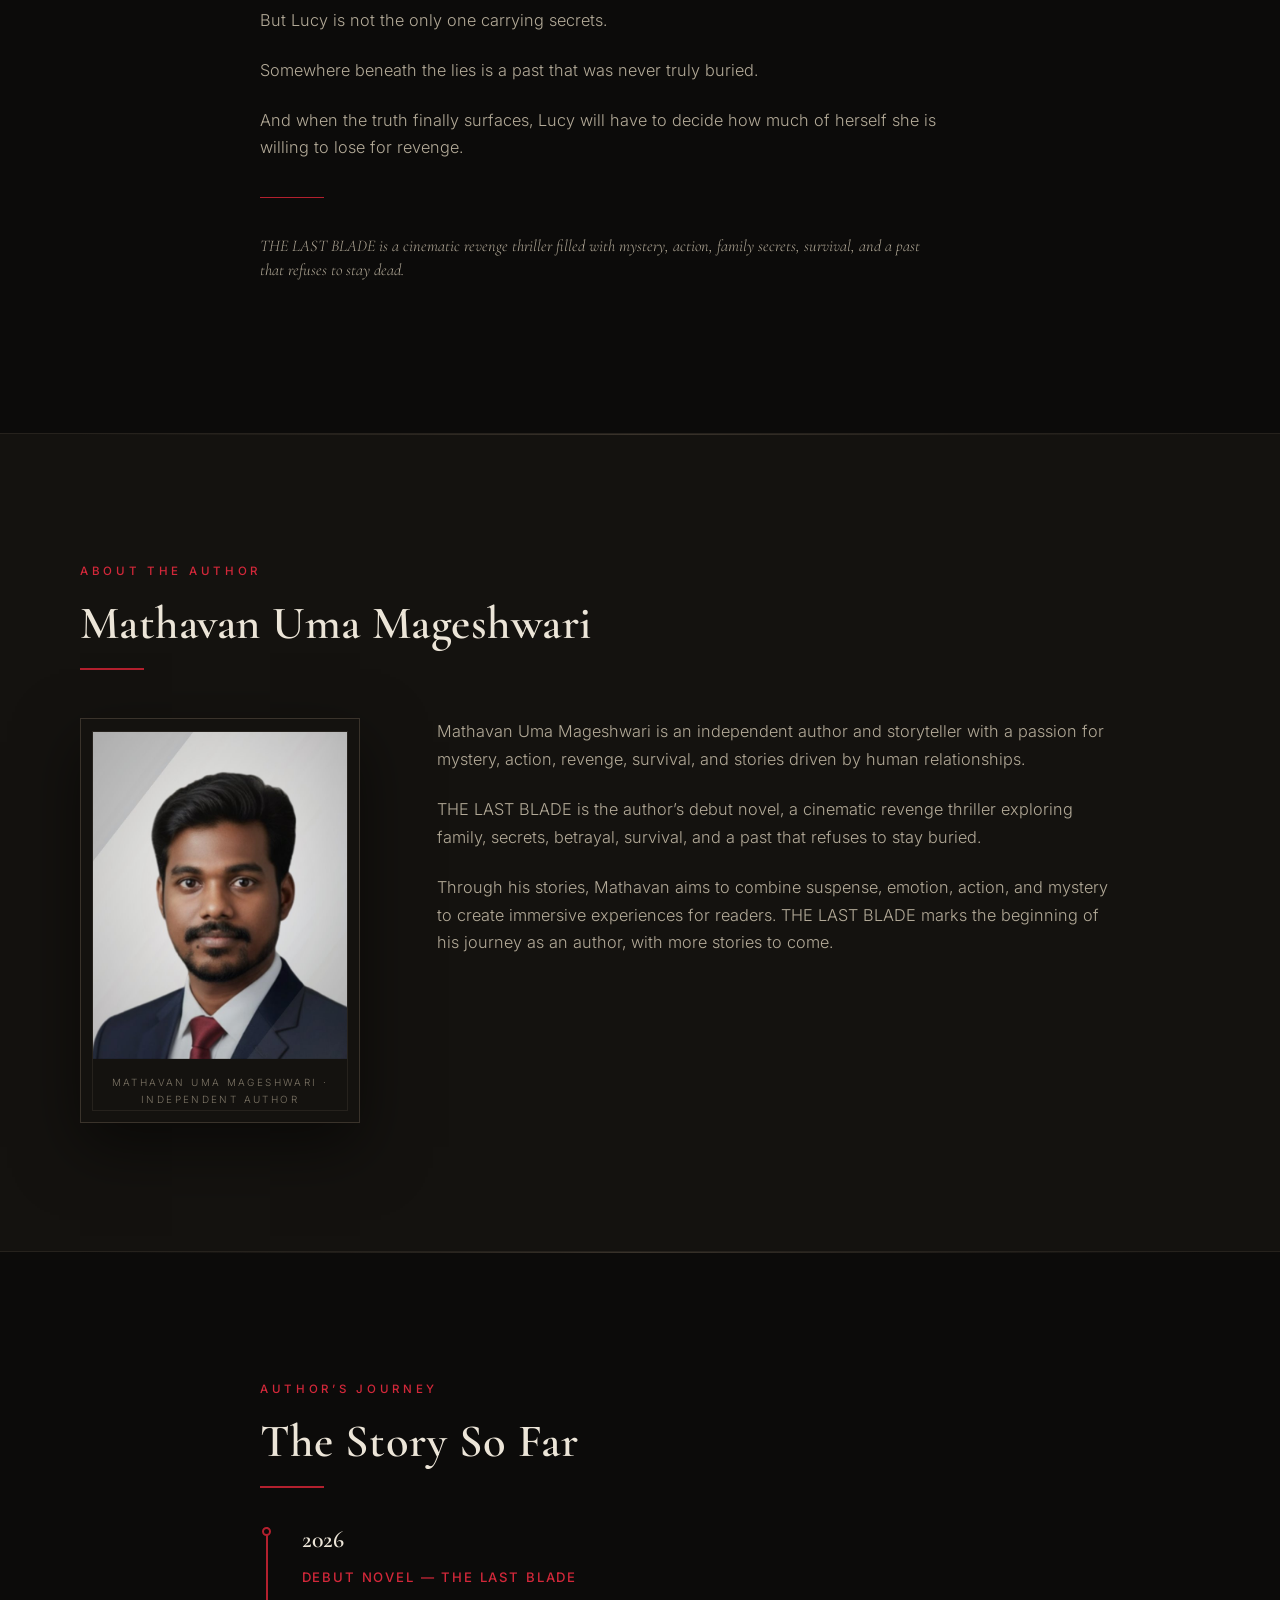
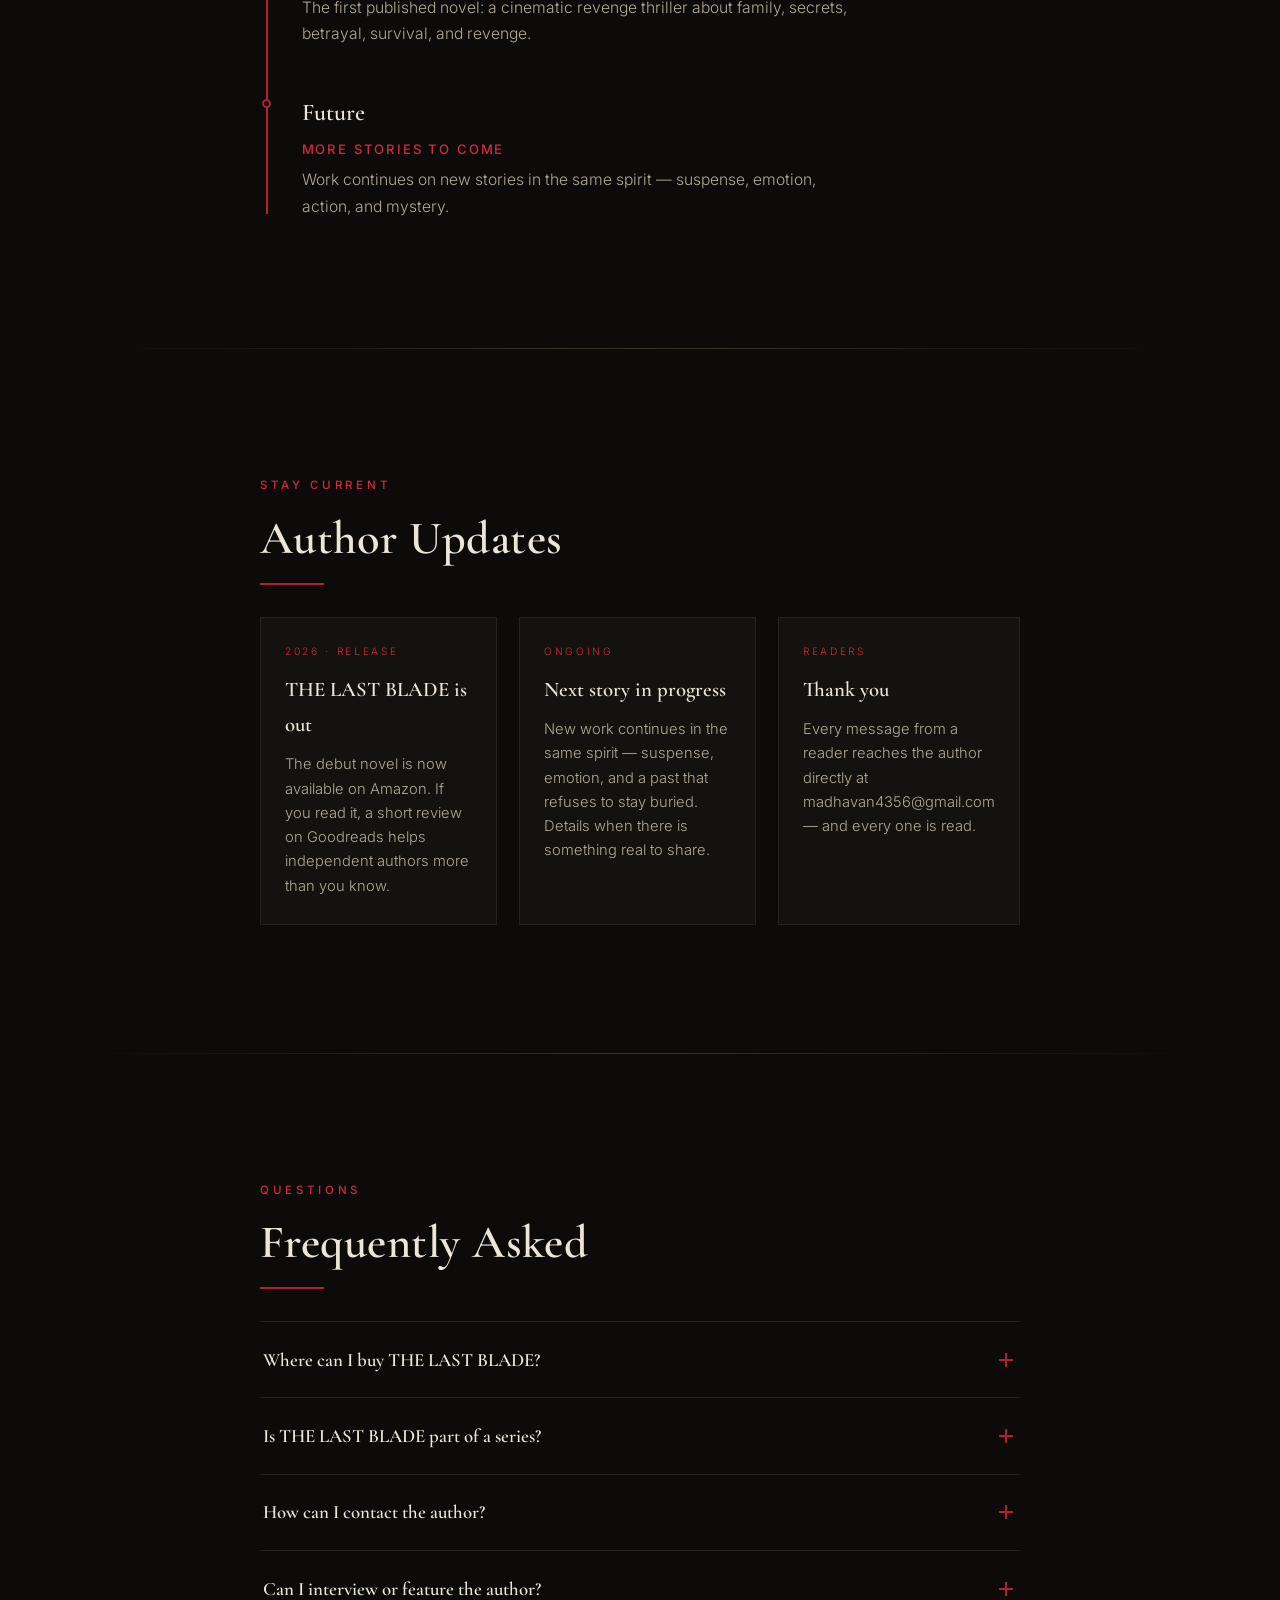
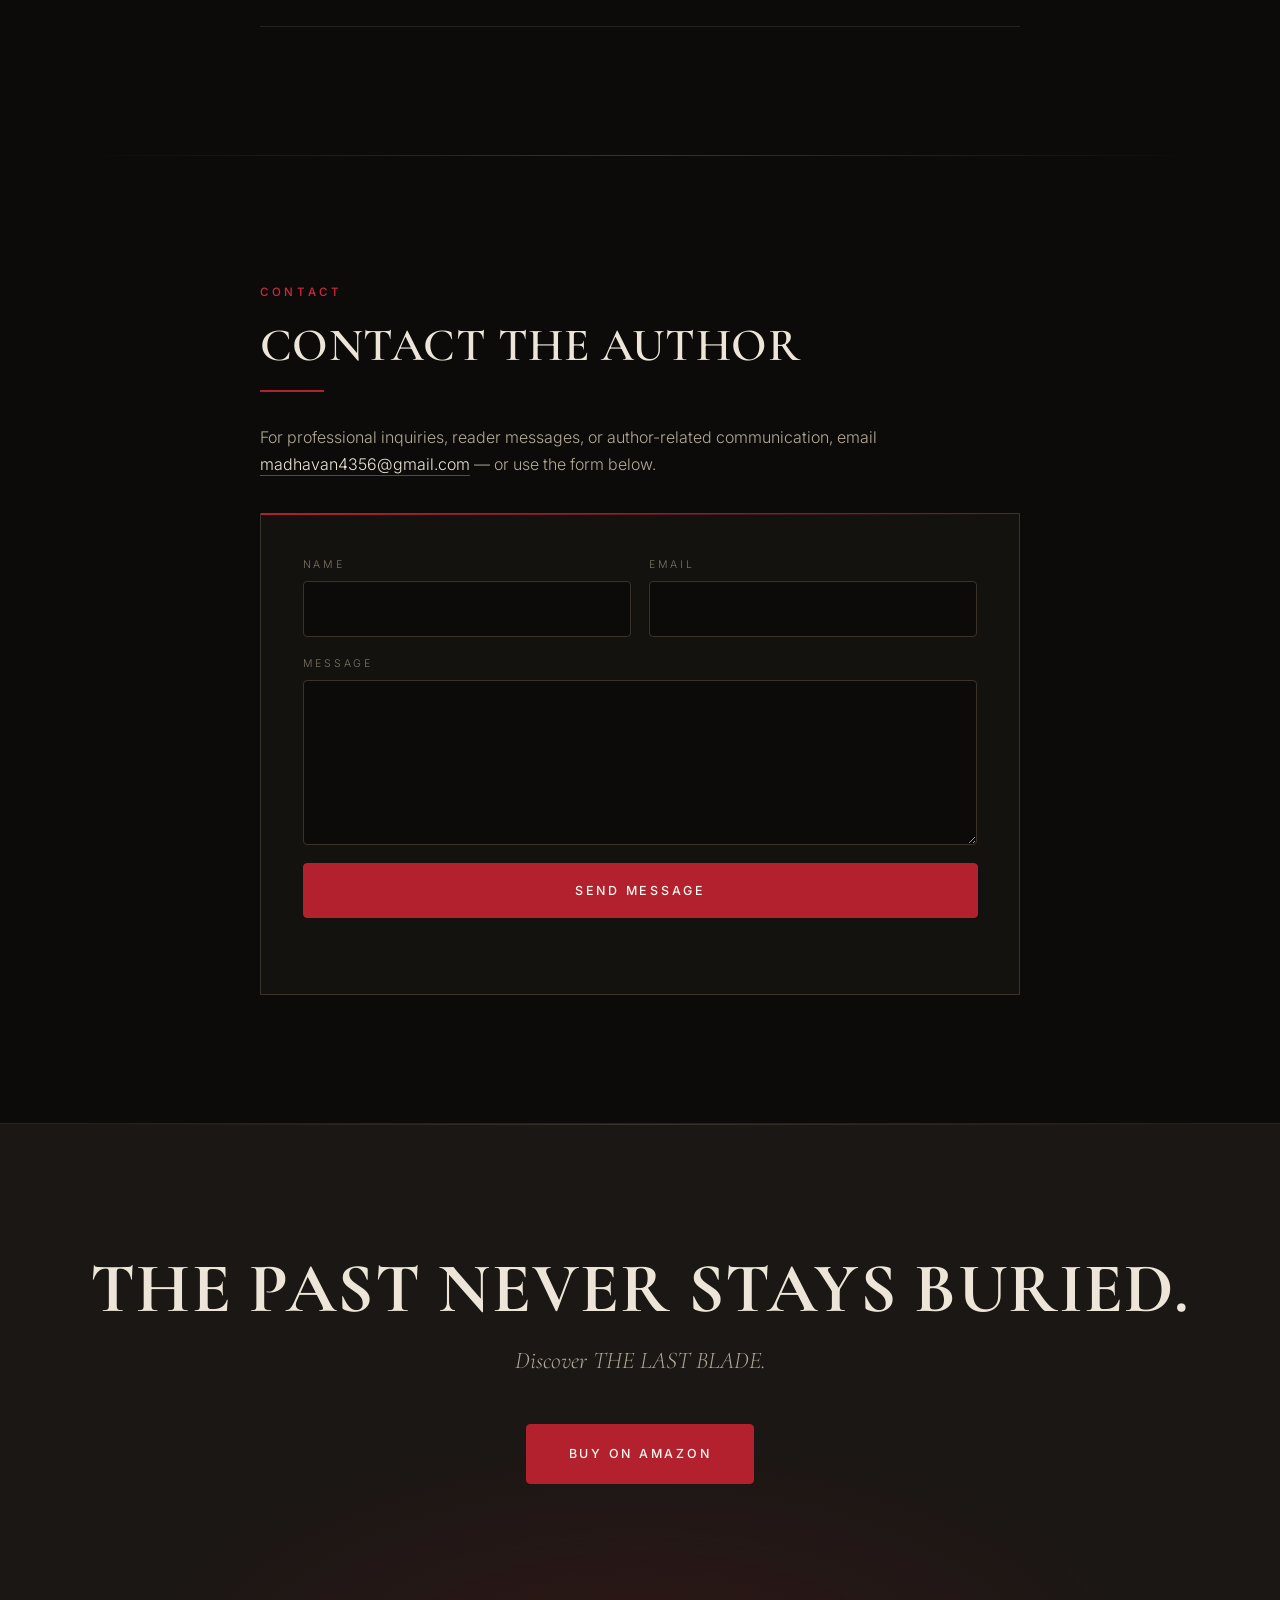
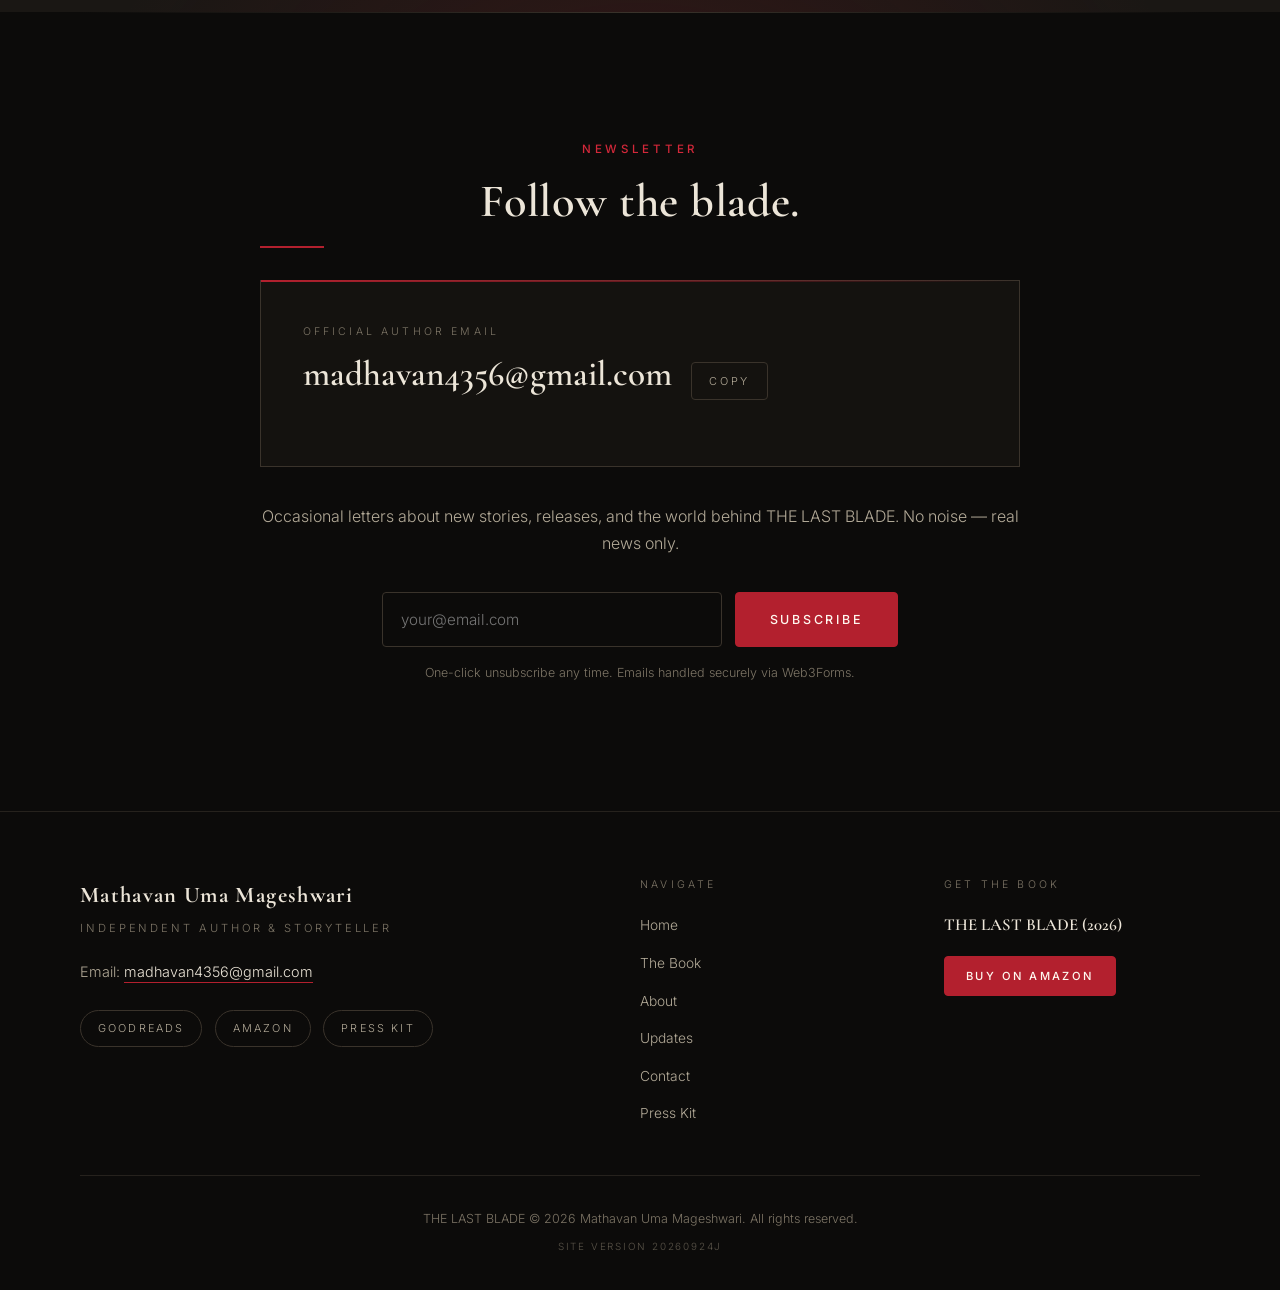
==== commit 969d5f60: "Final change" ====
--- a/index.html
+++ b/index.html
@@ -415,7 +415,6 @@
           <input type="hidden" name="access_key" value="84f38a02-ed83-4a91-a05d-6b456d4ba091" />
           <input type="hidden" name="subject" value="Newsletter signup — THE LAST BLADE" />
           <input type="checkbox" name="botcheck" class="hidden" style="display:none" tabindex="-1" autocomplete="off" />
-          <label class="skip-link" for="nl-email">Email address</label>
           <input id="nl-email" type="email" name="email" placeholder="your@email.com" autocomplete="email" required />
           <button class="btn btn--primary" type="submit">Subscribe</button>
         </form>
--- a/css/styles.css
+++ b/css/styles.css
@@ -206,7 +206,7 @@
   right: 0;
   z-index: 50;
   background: transparent;
-  transition: background-color 0.35s var(--ease), border-color 0.35s var(--ease), backdrop-filter 0.35s var(--ease);
+  transition: background-color 0.35s var(--ease), border-color 0.35s var(--ease), backdrop-filter 0.35s var(--ease), transform 0.35s var(--ease), opacity 0.35s var(--ease);
   border-bottom: 1px solid transparent;
 }
 
@@ -217,7 +217,14 @@
   border-bottom-color: var(--line);
 }
 
+.site-header.is-hidden {
+  transform: translateY(-100%);
+  opacity: 0;
+  pointer-events: none;
+}
+
 .nav {
+  position: relative;
   display: flex;
   align-items: center;
   justify-content: space-between;
@@ -229,6 +236,8 @@
   display: flex;
   flex-direction: column;
   line-height: 1.25;
+  position: relative;
+  z-index: 2;
 }
 
 .nav__brand-name {
@@ -297,6 +306,8 @@
   flex-direction: column;
   gap: 5px;
   padding: 0.5rem;
+  position: relative;
+  z-index: 2;
 }
 
 .nav__toggle-bar {
@@ -780,7 +791,8 @@
   font-size: clamp(1.3rem, 3.6vw, 2.2rem);
   font-weight: 600;
   color: var(--ink);
-  border-bottom: 1px solid var(--accent);
+  border-bottom: none;
+  text-decoration: none;
   padding-bottom: 0.15rem;
   transition: color 0.25s var(--ease);
   overflow-wrap: break-word;
@@ -790,6 +802,8 @@
 .contact__email:hover,
 .contact__email:focus-visible {
   color: var(--accent-bright);
+  border-bottom: none;
+  text-decoration: none;
 }
 
 .contact__copy {
@@ -1032,47 +1046,130 @@
 }
 
 @media (max-width: 760px) {
+  .nav {
+    min-height: 72px;
+    padding-block: 0.85rem;
+  }
+
+  .nav__brand {
+    max-width: 190px;
+  }
+
+  .nav__brand-name {
+    font-size: 0.72rem;
+    letter-spacing: 0.09em;
+    line-height: 1.2;
+  }
+
+  .nav__brand-role {
+    font-size: 0.48rem;
+    letter-spacing: 0.18em;
+  }
+
   .nav__toggle {
     display: flex;
+    z-index: 70;
   }
 
   .nav__menu {
-    position: fixed;
-    inset: 0;
-    z-index: -1;
+    position: absolute;
+    top: calc(100% + 0.55rem);
+    left: 0;
+    right: 0;
+    z-index: 65;
     flex-direction: column;
-    justify-content: center;
-    gap: 2.4rem;
-    background: rgba(12, 11, 10, 0.97);
+    align-items: stretch;
+    justify-content: flex-start;
+    gap: 0.5rem;
+    padding: 0.75rem 0.9rem 0.9rem;
+    background: rgba(12, 11, 10, 0.98);
+    border: 1px solid var(--line);
+    border-radius: var(--radius);
+    box-shadow: 0 16px 40px rgba(0, 0, 0, 0.25);
     opacity: 0;
+    transform: translateY(-8px);
     pointer-events: none;
-    transition: opacity 0.35s var(--ease);
+    transition: opacity 0.25s var(--ease), transform 0.25s var(--ease);
   }
 
   .nav__menu.is-open {
     opacity: 1;
+    transform: translateY(0);
     pointer-events: auto;
   }
 
   .nav__link {
-    font-size: 1rem;
+    display: block;
+    width: 100%;
+    padding: 0.8rem 0.5rem;
+    font-size: 0.72rem;
+    letter-spacing: 0.18em;
+    text-align: center;
+    border-bottom: 1px solid rgba(236, 229, 216, 0.08);
+  }
+
+  .nav__cta-item {
+    padding-top: 0.35rem;
   }
 
   .nav__cta-item .nav__cta {
-    margin-top: 0.5rem;
+    width: 100%;
+    display: inline-flex;
+    justify-content: center;
+    margin-top: 0;
+  }
+
+  .hero {
+    min-height: auto;
   }
 
   .hero__title {
-    font-size: clamp(3rem, 15vw, 5.5rem);
+    font-size: clamp(2.8rem, 16vw, 4.7rem);
   }
 
   .hero__content {
-    padding-block: 7rem 5rem;
+    padding-block: 8.2rem 4.6rem;
+  }
+
+  .hero__author {
+    letter-spacing: 0.2em;
+    font-size: 0.62rem;
+  }
+
+  .hero__role {
+    font-size: 0.54rem;
+    letter-spacing: 0.16em;
+    margin-bottom: 2rem;
+  }
+
+  .hero__subtitle {
+    max-width: 18ch;
+    font-size: clamp(1.1rem, 5vw, 1.5rem);
+    margin-bottom: 2.2rem;
+  }
+
+  .hero__actions {
+    flex-direction: column;
+    align-items: stretch;
+    width: 100%;
+  }
+
+  .hero__actions .btn {
+    width: 100%;
+    justify-content: center;
+  }
+
+  .hero__scroll {
+    bottom: 1rem;
   }
 
   .contact__inline-email {
     white-space: normal;
     overflow-wrap: break-word;
+  }
+
+  .excerpt__grid {
+    gap: 2rem;
   }
 
   .excerpt__col {
@@ -1080,6 +1177,35 @@
     border-top: 2px solid var(--accent);
     padding-left: 0;
     padding-top: 1.4rem;
+  }
+
+  .excerpt__quote {
+    font-size: clamp(1.25rem, 5.5vw, 1.8rem);
+    line-height: 1.35;
+  }
+}
+
+@media (max-width: 420px) {
+  .nav__brand {
+    max-width: 160px;
+  }
+
+  .nav__brand-name {
+    font-size: 0.6rem;
+    letter-spacing: 0.08em;
+  }
+
+  .nav__brand-role {
+    font-size: 0.44rem;
+    letter-spacing: 0.14em;
+  }
+
+  .hero__author {
+    letter-spacing: 0.16em;
+  }
+
+  .hero__role {
+    letter-spacing: 0.12em;
   }
 }
 
@@ -1939,6 +2065,17 @@
   flex-wrap: wrap;
 }
 
+.newsletter__label {
+  display: block;
+  width: 100%;
+  margin-bottom: 0.45rem;
+  text-align: left;
+  font-size: 0.72rem;
+  letter-spacing: 0.04em;
+  text-transform: uppercase;
+  color: var(--ink-soft);
+}
+
 .newsletter__form input[type="email"] {
   font: inherit;
   font-size: 0.95rem;
@@ -1948,13 +2085,14 @@
   border-radius: var(--radius);
   padding: 0.85rem 1.1rem;
   width: min(340px, 100%);
-  height: 100%;
+  min-height: 3.1rem;
 }
 
 .newsletter__form .btn {
   display: inline-flex;
   align-items: center;
   border-radius: var(--radius);
+  min-height: 3.1rem;
 }
 
 .newsletter__form input[type="email"]:focus {
@@ -1967,6 +2105,18 @@
   margin-top: 0.9rem;
   font-size: 0.78rem;
   color: var(--ink-faint);
+}
+
+@media (max-width: 760px) {
+  .newsletter__form {
+    align-items: stretch;
+    flex-direction: column;
+  }
+
+  .newsletter__form input[type="email"],
+  .newsletter__form .btn {
+    width: 100%;
+  }
 }
 
 /* ---------- Social links row ---------- */
@@ -2160,7 +2310,7 @@
 /* ---------- Contact email glow on hover ---------- */
 .contact__email:hover,
 .contact__email:focus-visible {
-  text-shadow: 0 0 18px rgba(211, 40, 58, 0.45);
+  text-shadow: none;
 }
 
 /* ---------- Section divider width draw ---------- */
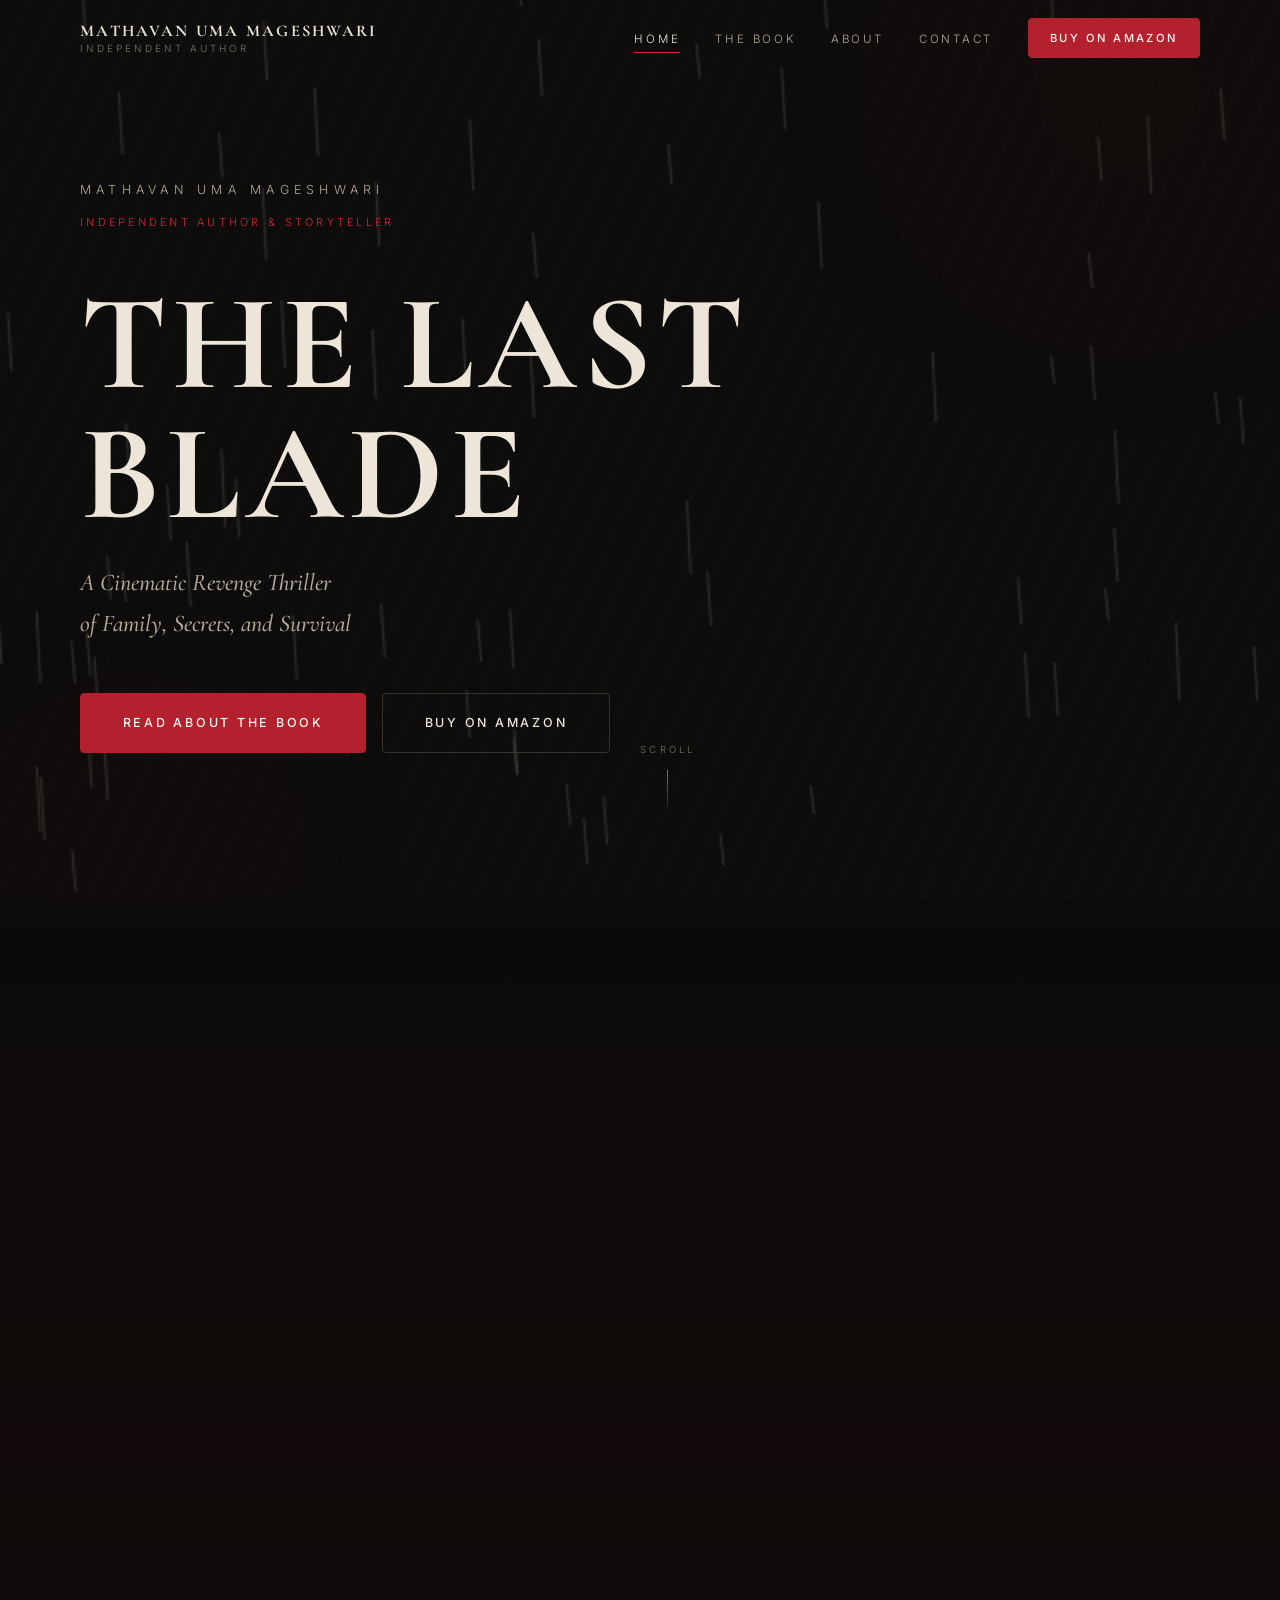
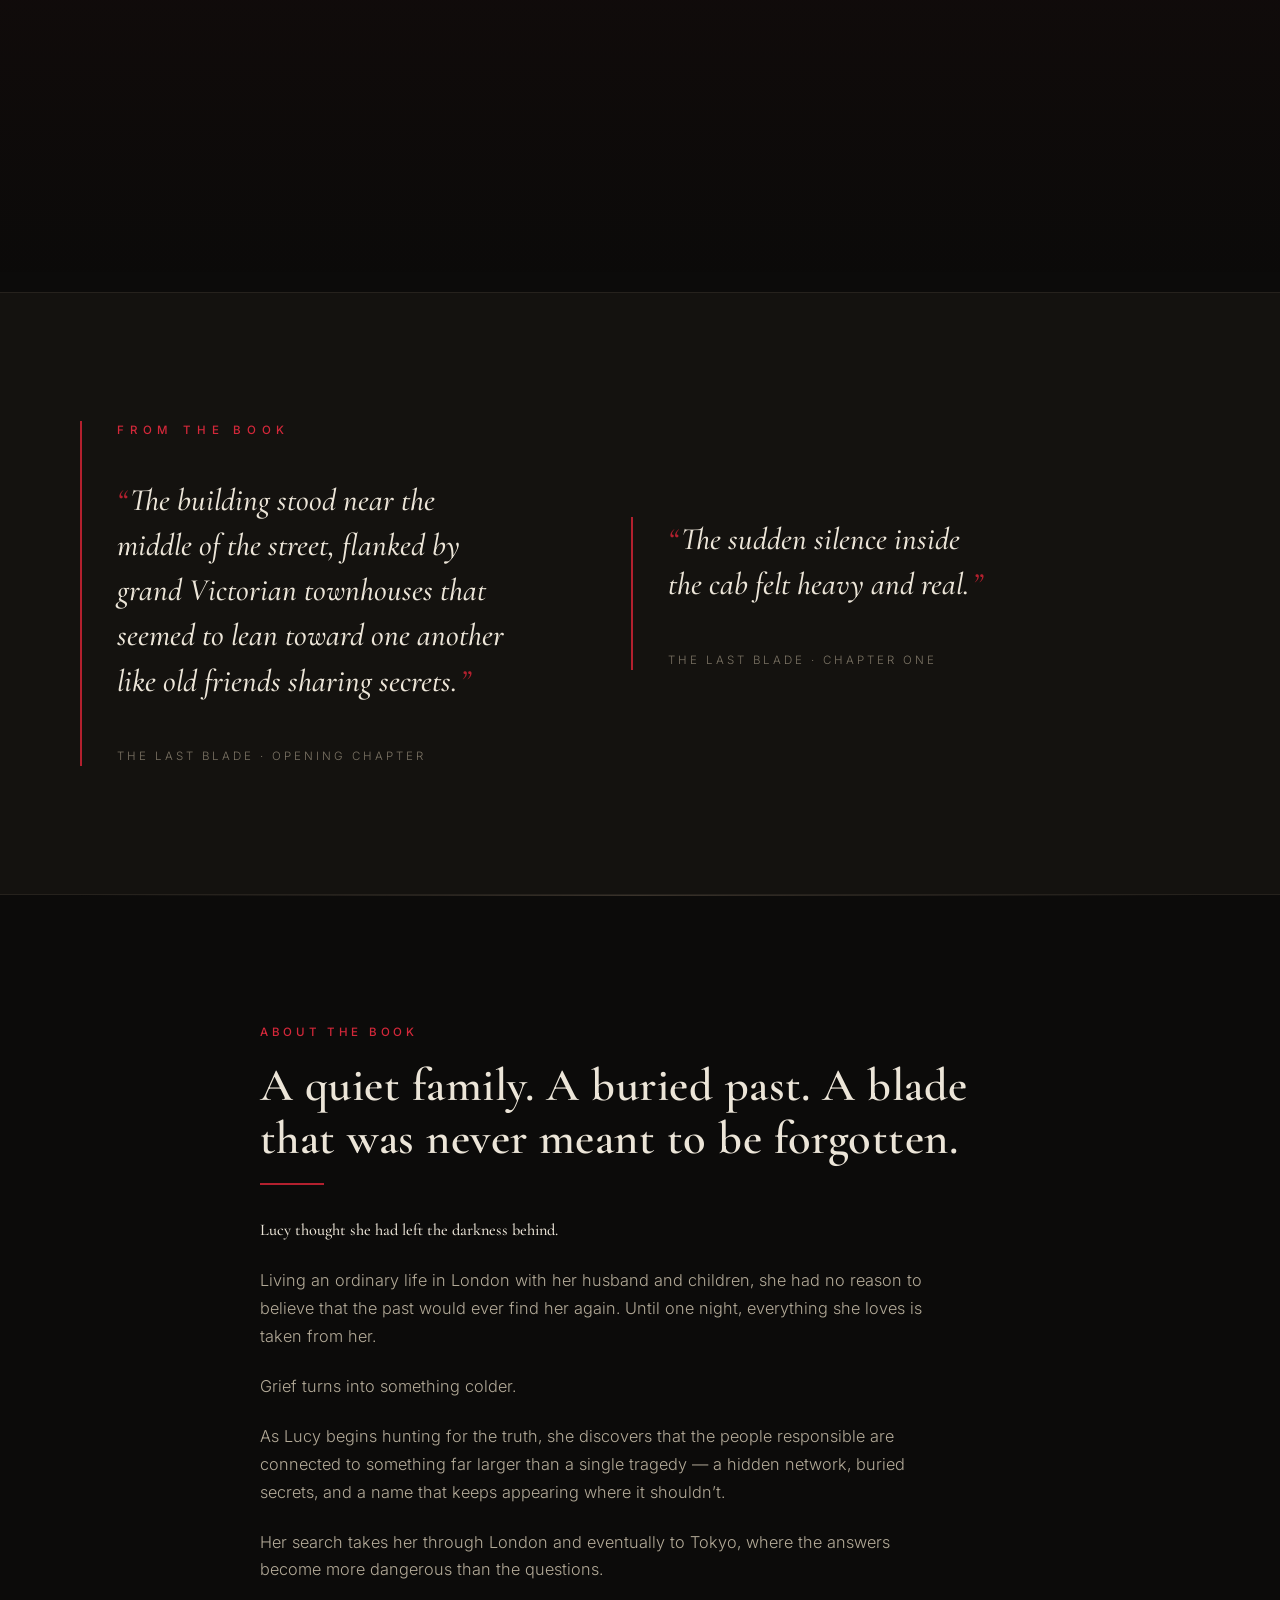
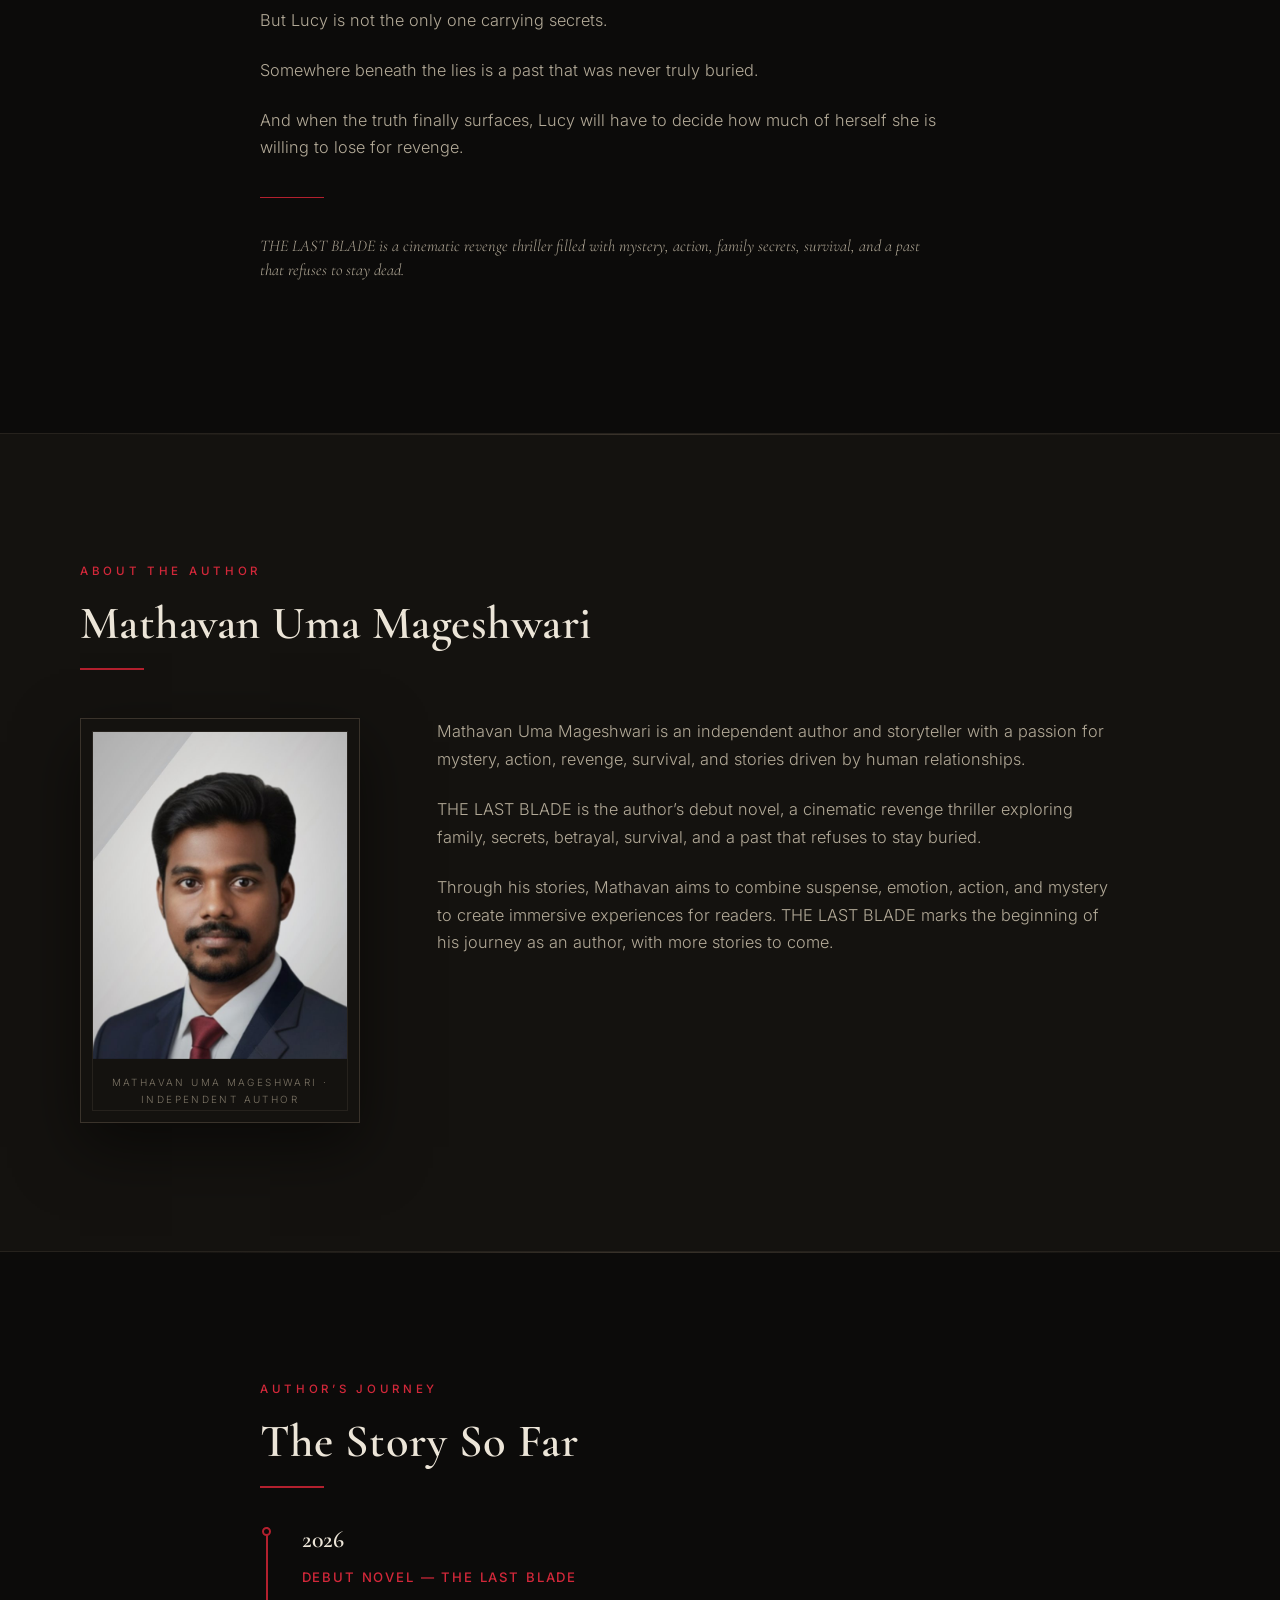
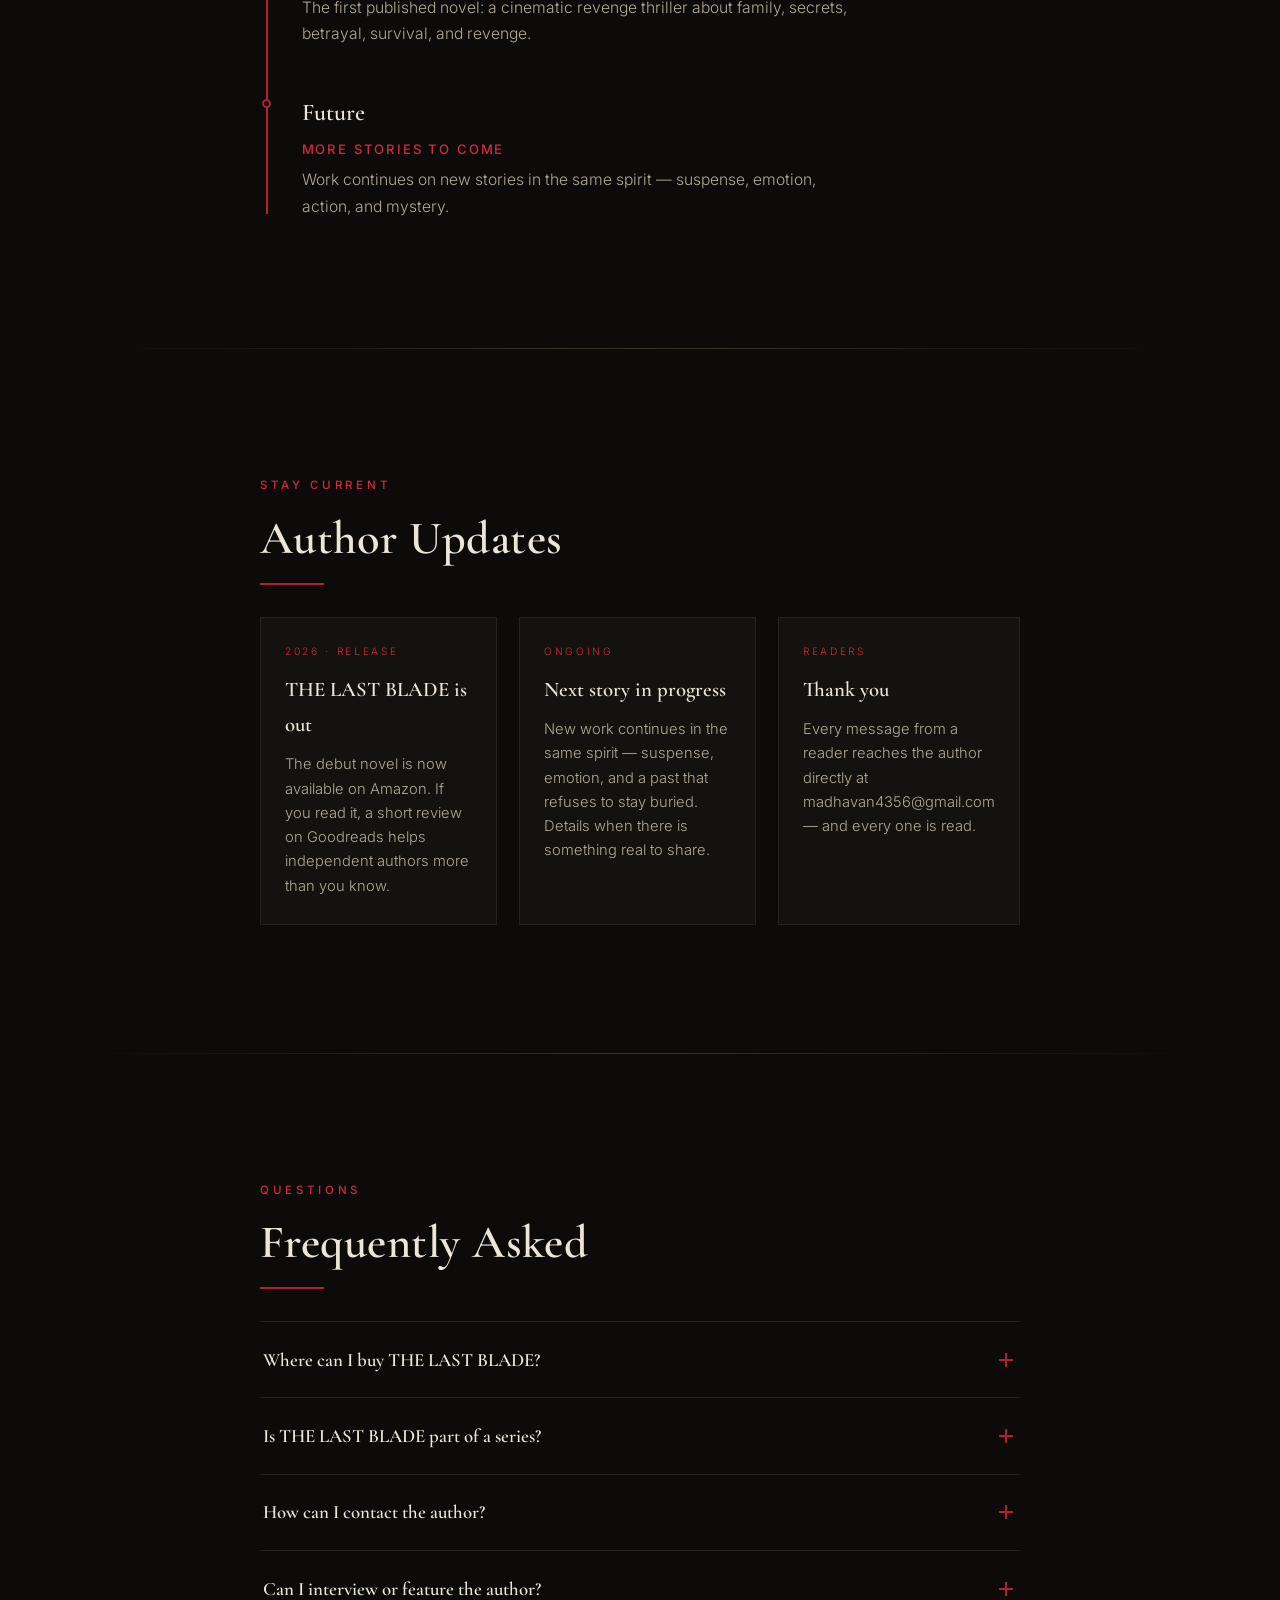
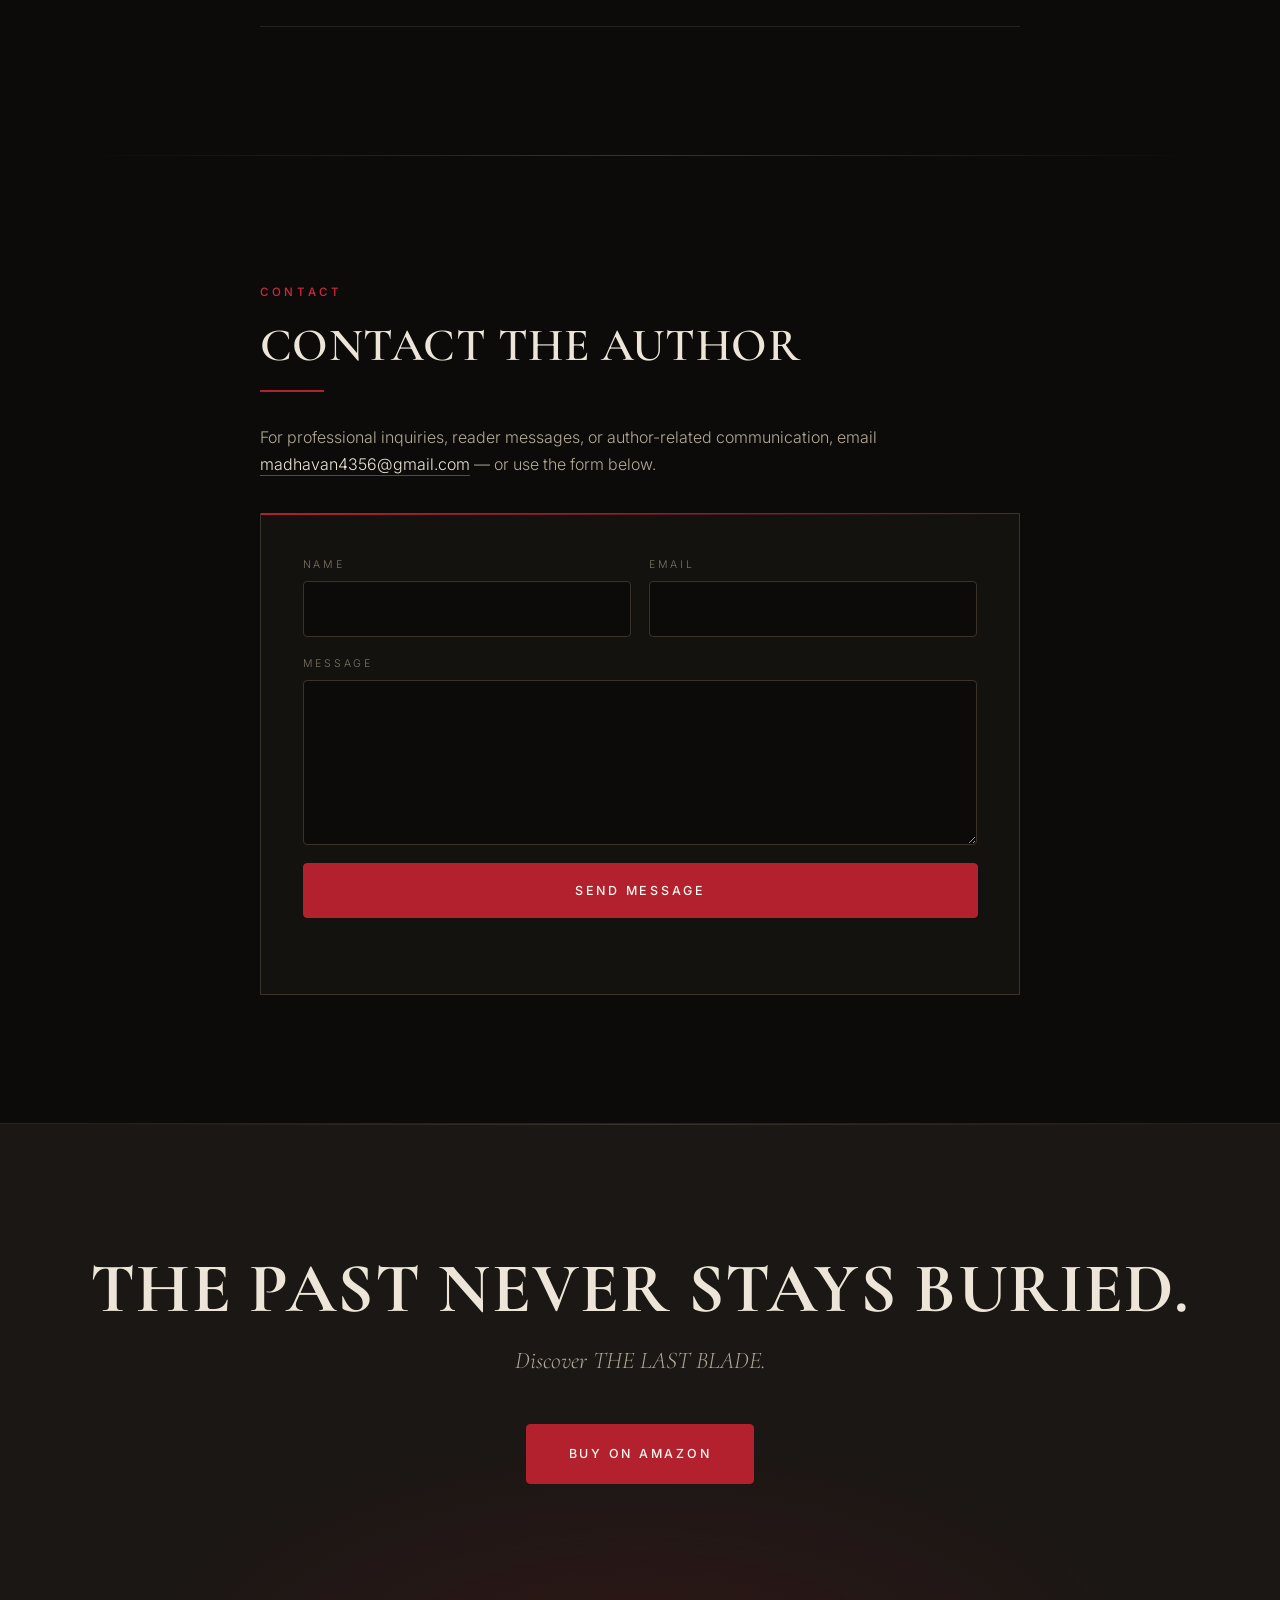
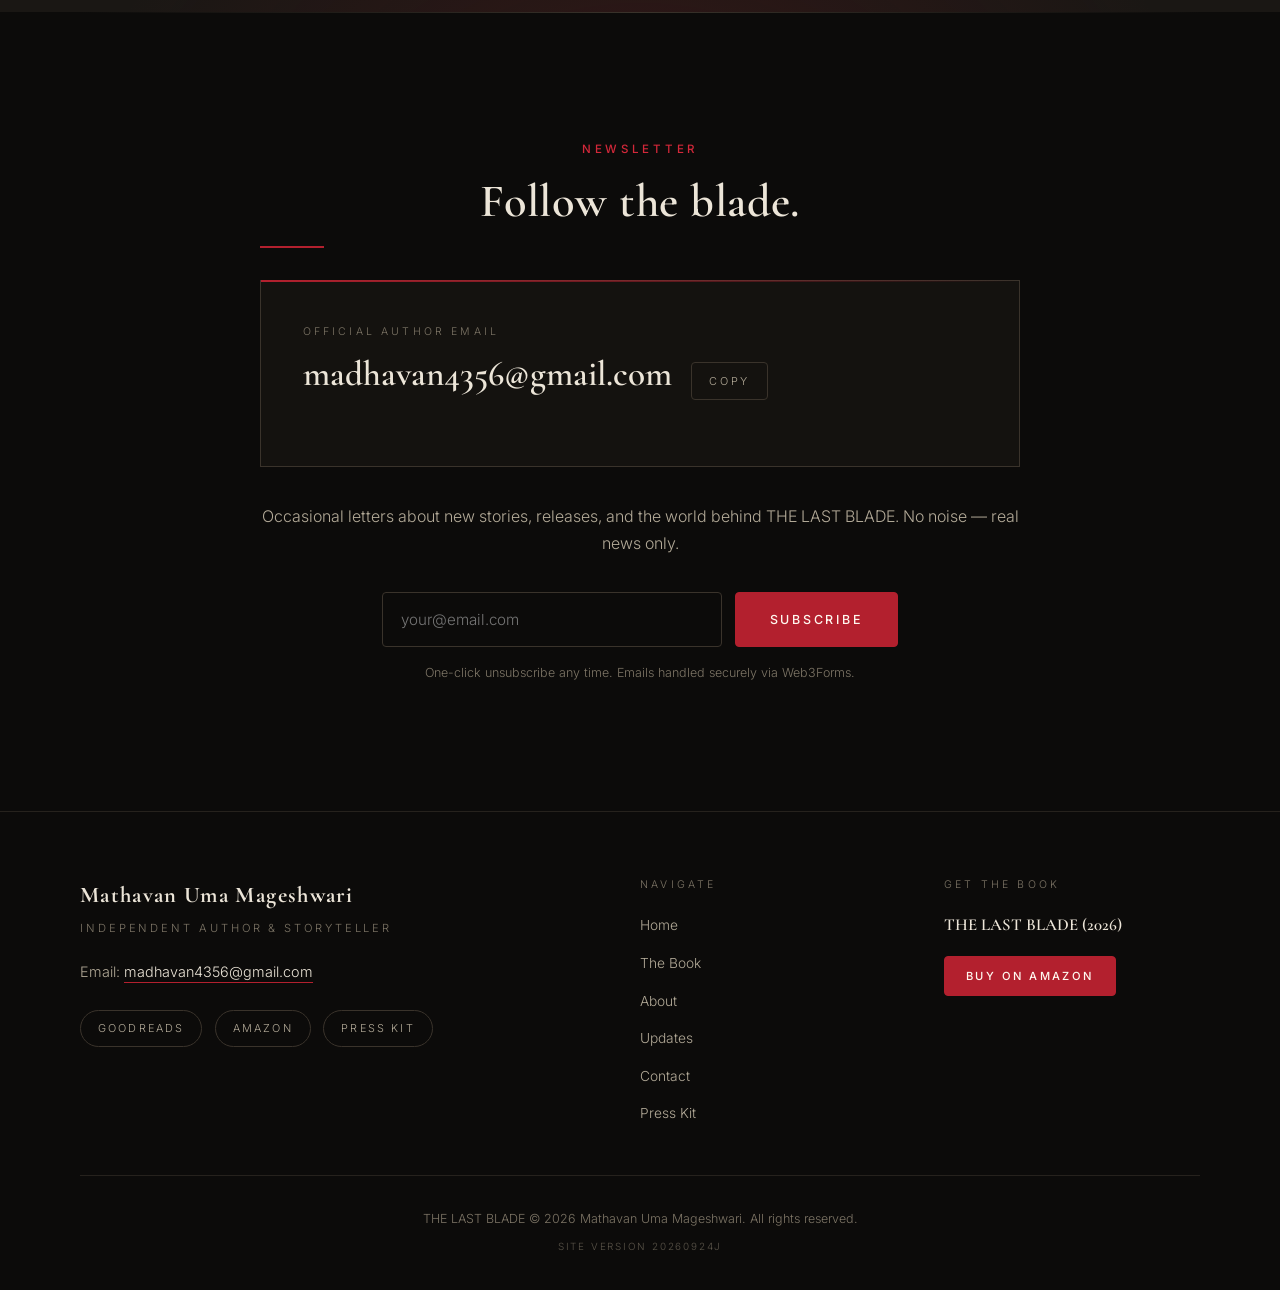
==== commit d9011240: "Fix mobile hero scroll indicator layout" ====
--- a/index.html
+++ b/index.html
@@ -133,12 +133,11 @@
           <a class="btn btn--primary btn--lg" href="#about-book">Read About the Book</a>
           <a class="btn btn--ghost btn--lg" href="https://amzn.in/d/0e9SRNmb" target="_blank" rel="noopener noreferrer">Buy on Amazon</a>
         </div>
-      </div>
-
-      <button class="hero__scroll" type="button" aria-label="Scroll down to the book section">
-        <span class="hero__scroll-text">Scroll</span>
-        <span class="hero__scroll-line"></span>
-      </button>
+        <button class="hero__scroll" type="button" aria-label="Scroll down to the book section">
+          <span class="hero__scroll-text">Scroll</span>
+          <span class="hero__scroll-line"></span>
+        </button>
+      </div>
     </section>
 
     <!-- ================= 2. BOOK ================= -->
--- a/css/styles.css
+++ b/css/styles.css
@@ -1121,6 +1121,9 @@
 
   .hero {
     min-height: auto;
+    display: flex;
+    flex-direction: column;
+    justify-content: center;
   }
 
   .hero__title {
@@ -1128,7 +1131,11 @@
   }
 
   .hero__content {
+    width: 100%;
     padding-block: 8.2rem 4.6rem;
+    display: flex;
+    flex-direction: column;
+    align-items: flex-start;
   }
 
   .hero__author {
@@ -1149,9 +1156,11 @@
   }
 
   .hero__actions {
+    display: flex;
     flex-direction: column;
     align-items: stretch;
     width: 100%;
+    gap: 0.8rem;
   }
 
   .hero__actions .btn {
@@ -1160,7 +1169,31 @@
   }
 
   .hero__scroll {
-    bottom: 1rem;
+    position: static;
+    transform: none !important;
+    display: flex;
+    flex-direction: column;
+    align-items: center;
+    justify-content: center;
+    margin: 2rem auto 0;
+    gap: 0.55rem;
+    left: auto;
+    bottom: auto;
+    width: auto;
+    animation: none !important;
+  }
+
+  .hero__scroll-text {
+    font-size: 0.52rem;
+    letter-spacing: 0.22em;
+  }
+
+  .hero__scroll-line {
+    width: 1px;
+    height: 32px;
+    background: linear-gradient(to bottom, var(--ink-faint), transparent);
+    animation: scroll-pulse 2.4s var(--ease) infinite;
+    transform: none;
   }
 
   .contact__inline-email {
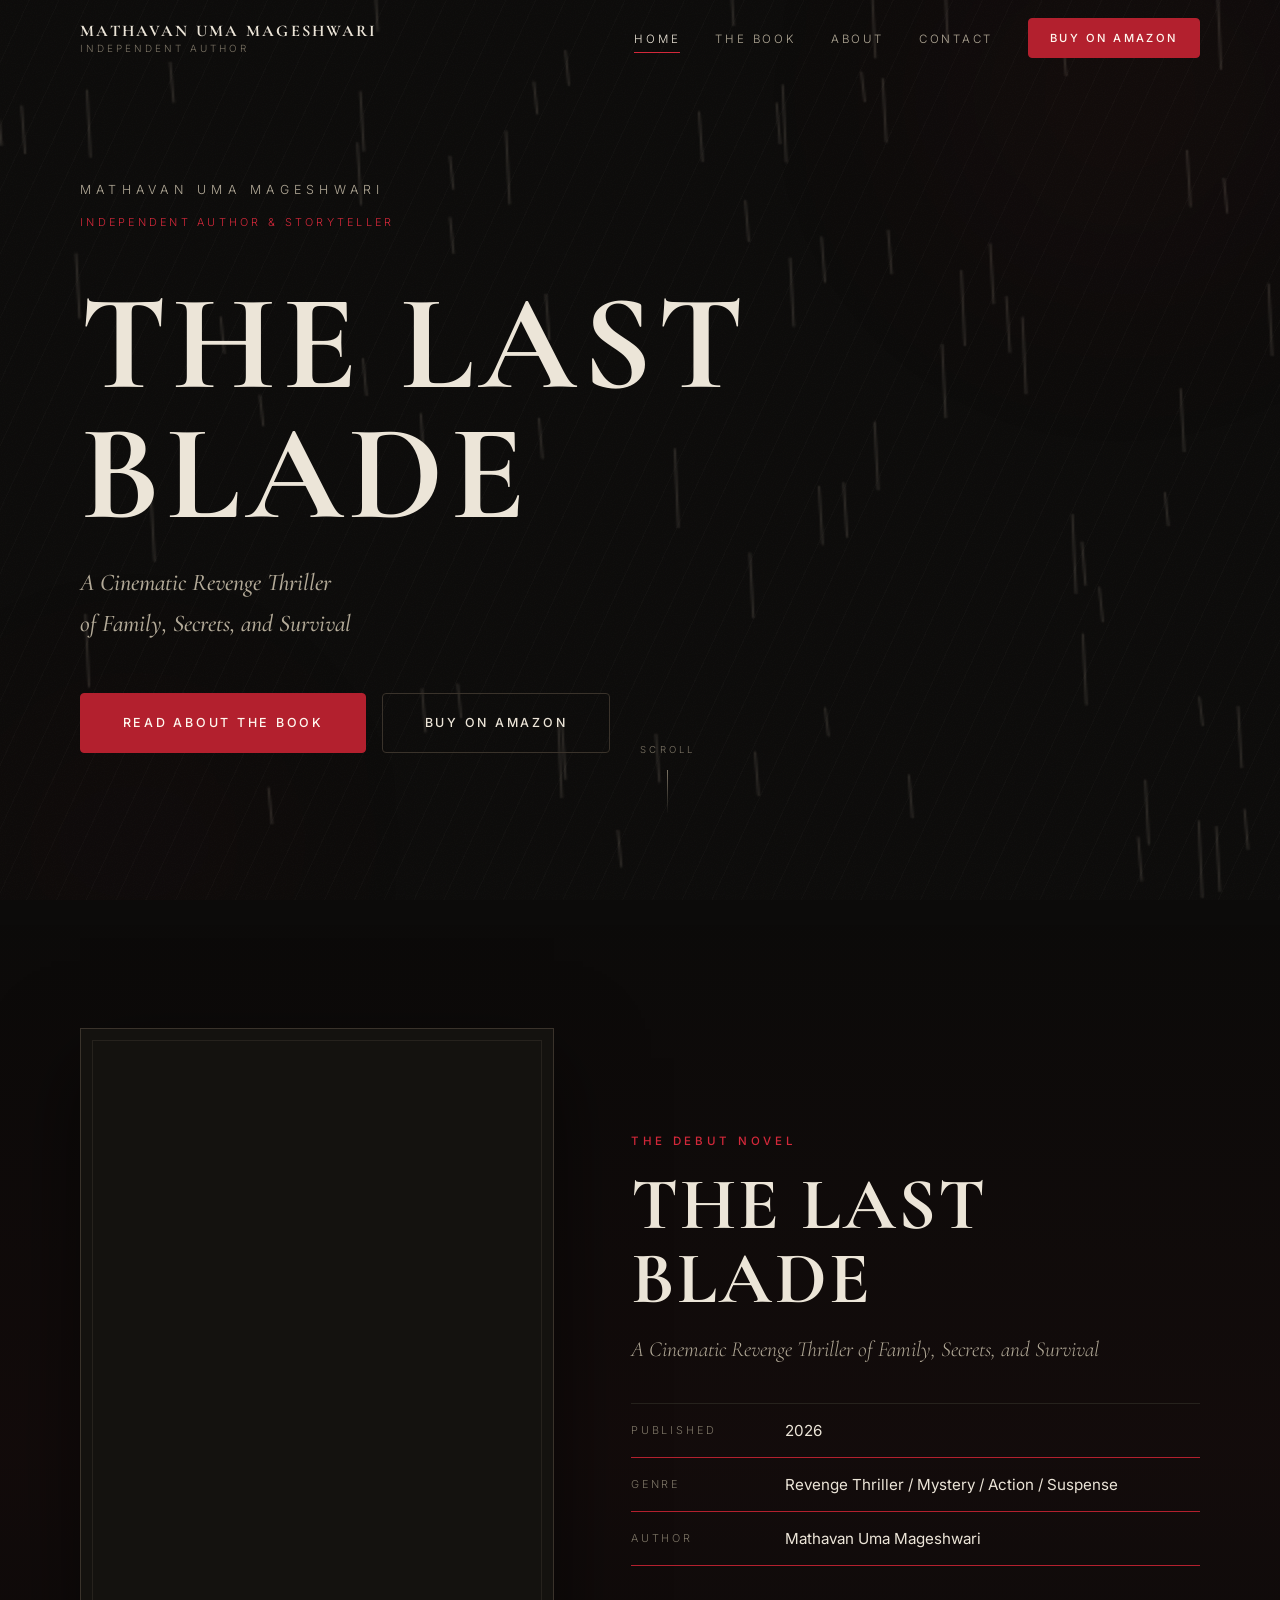
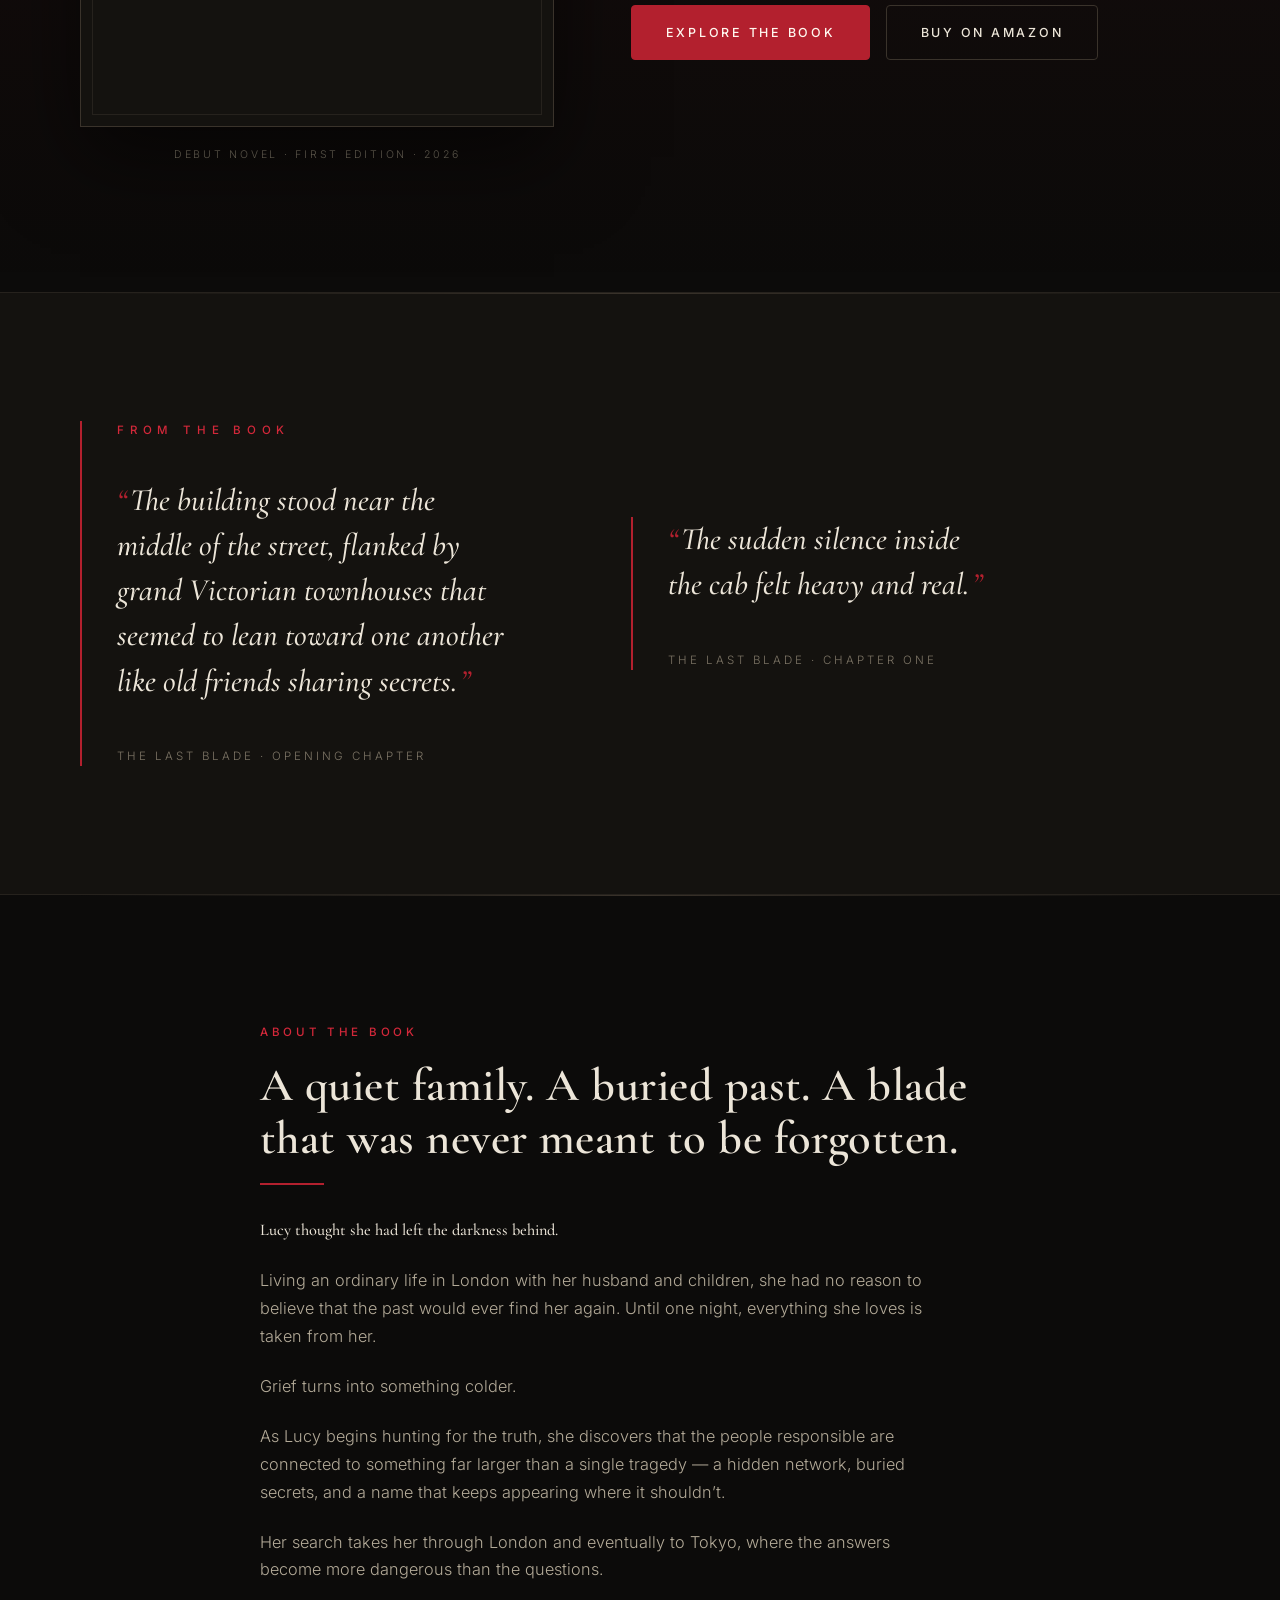
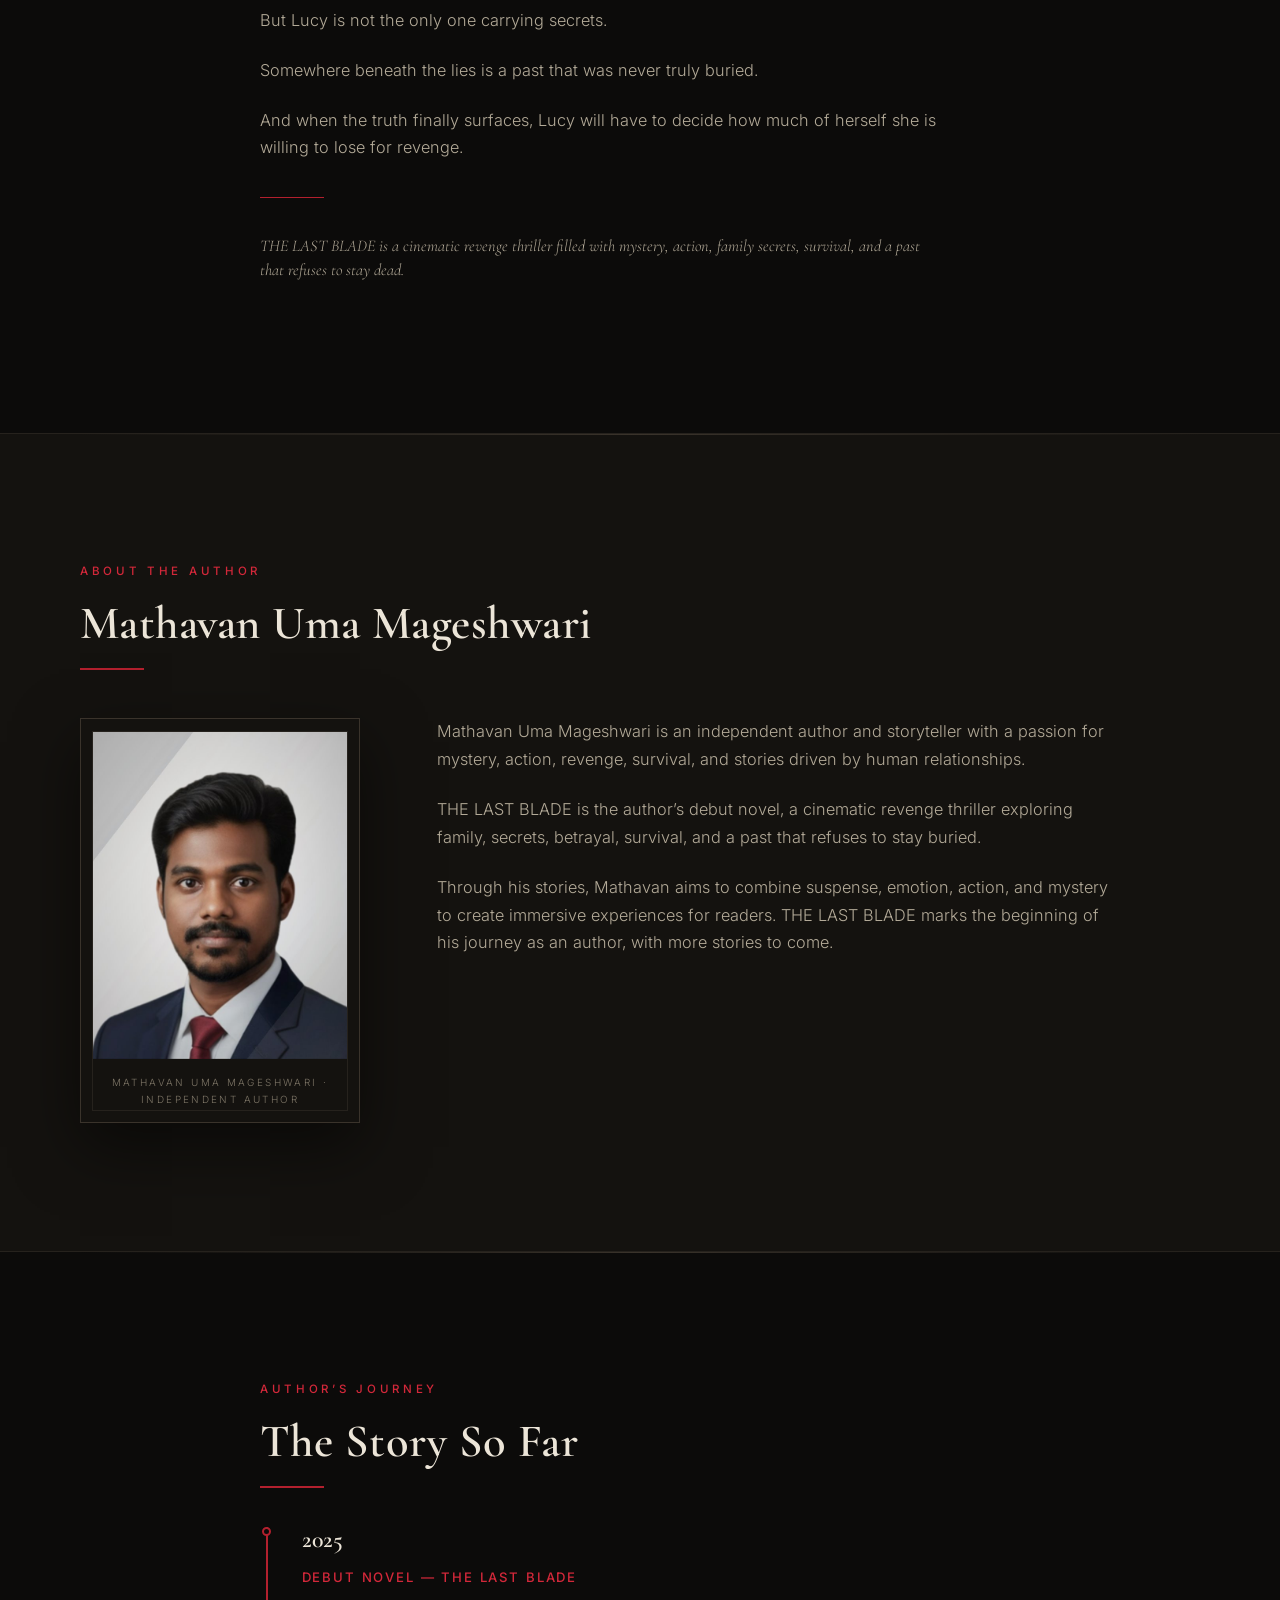
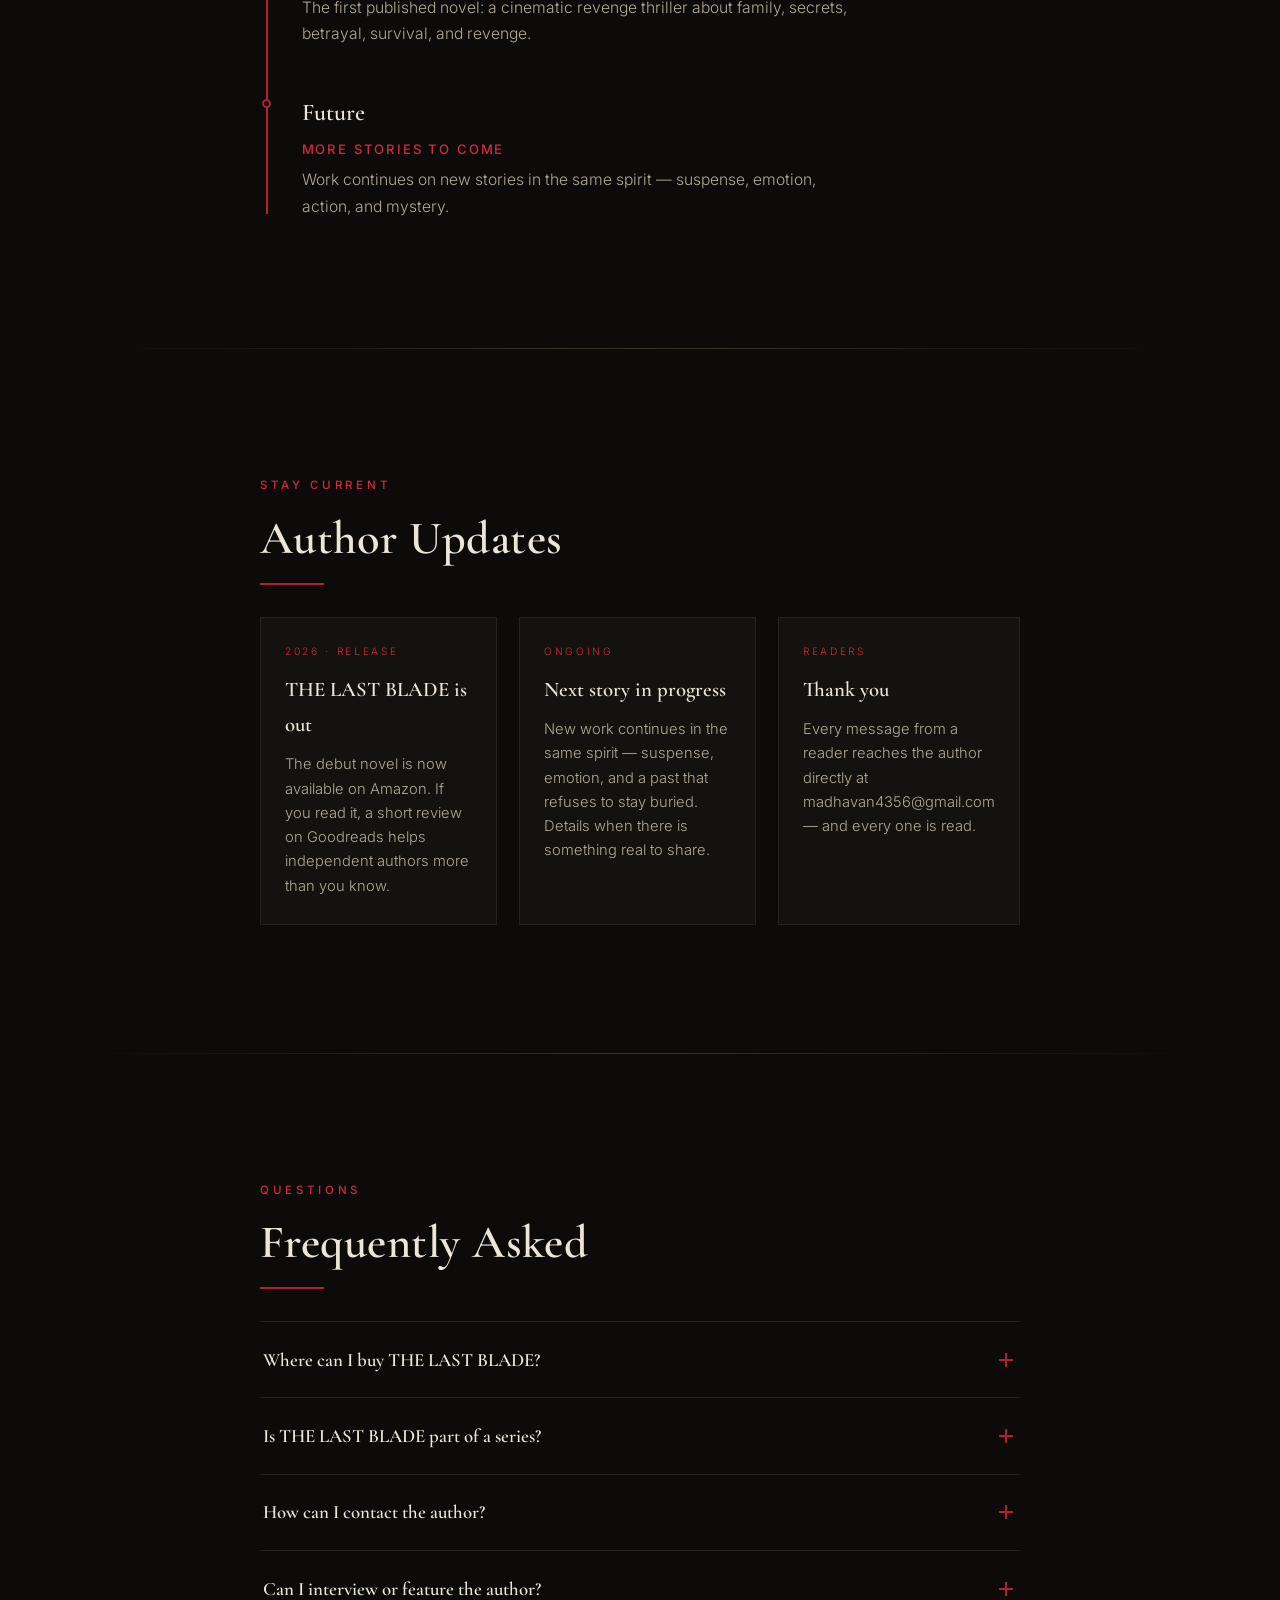
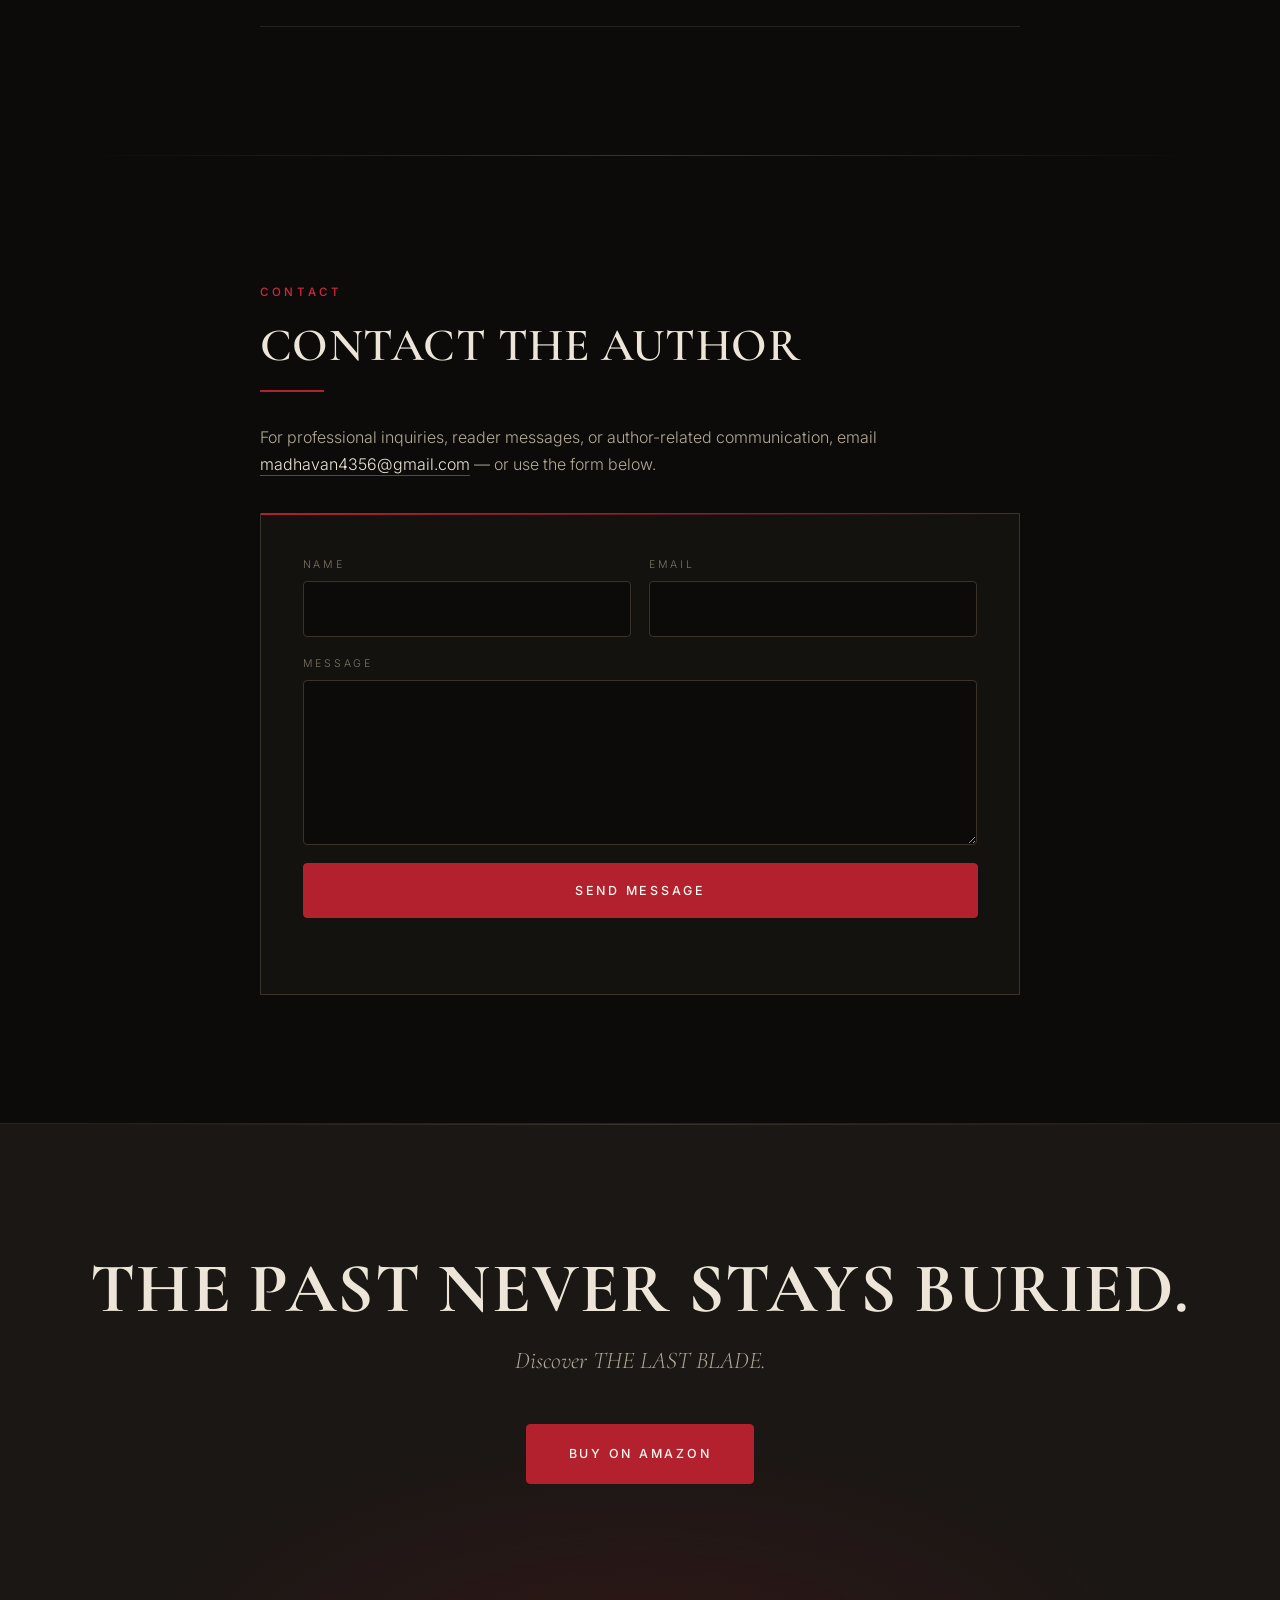
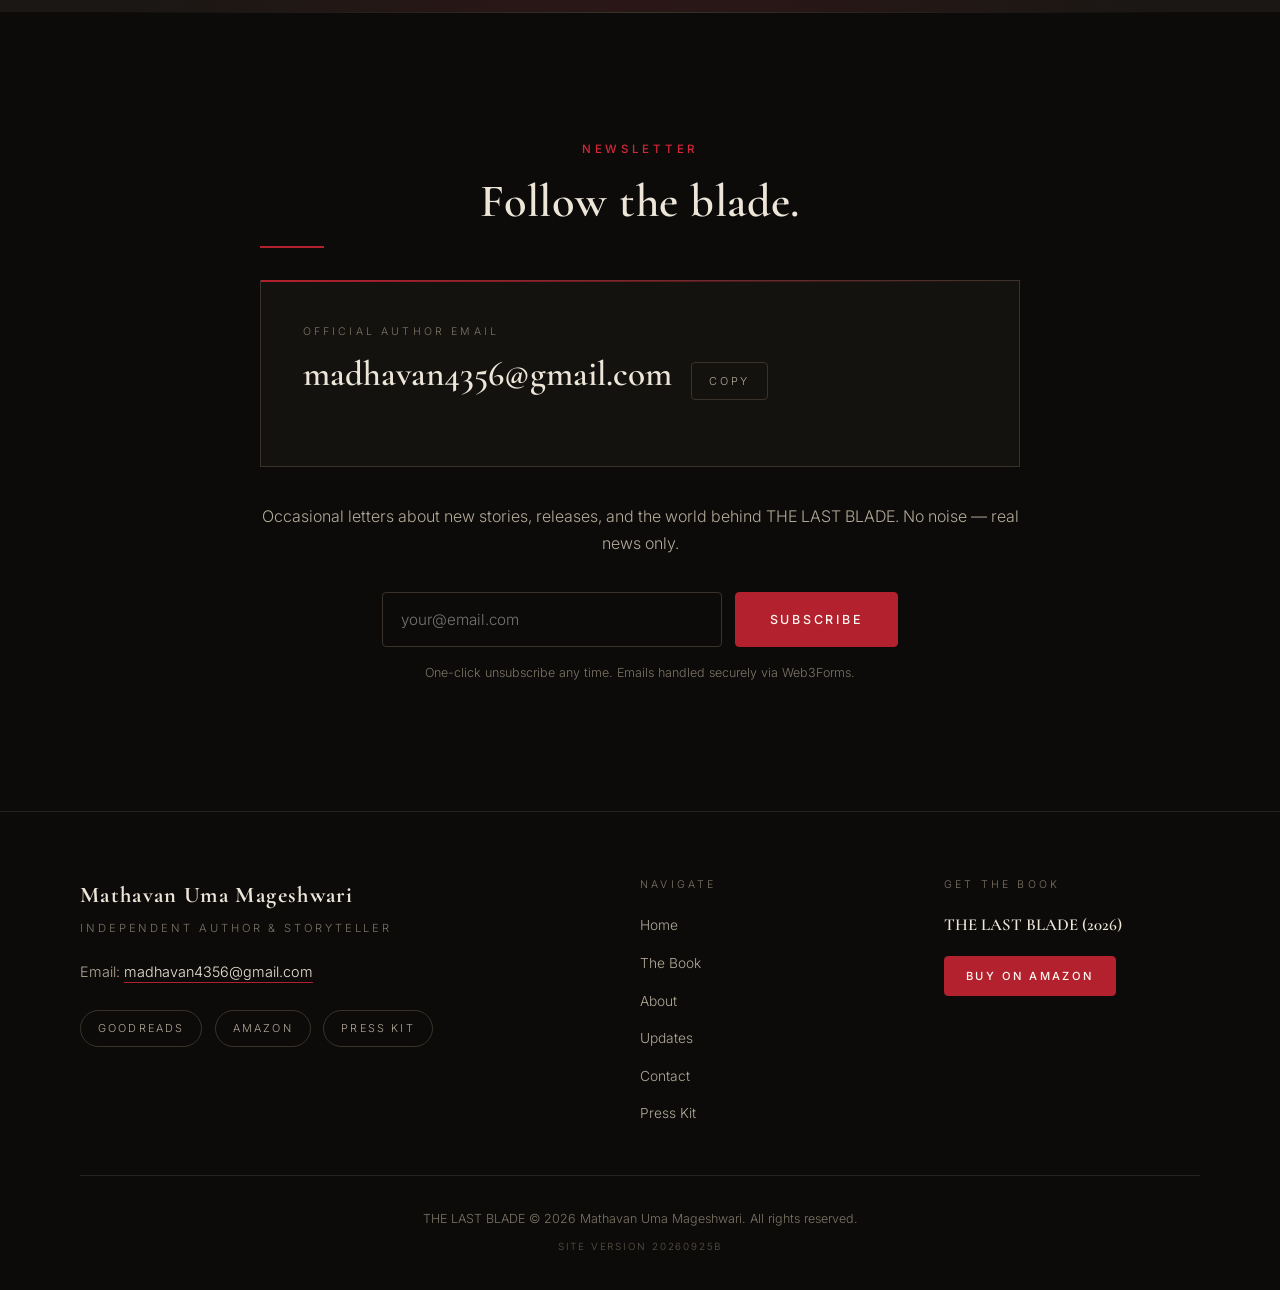
==== commit de4dd524: "Add ninja story companion that acts out scenes while scrolling 🤖 Generated with Codebuff Co-Authored" ====
--- a/index.html
+++ b/index.html
@@ -40,7 +40,7 @@
   <link rel="preconnect" href="https://fonts.gstatic.com" crossorigin />
   <link rel="stylesheet" href="https://fonts.googleapis.com/css2?family=Cormorant+Garamond:ital,wght@0,400;0,500;0,600;0,700;1,400;1,500&amp;family=Inter:wght@300;400;500;600&amp;display=swap" />
 
-  <link rel="stylesheet" href="css/styles.css?v=20260924j" />
+  <link rel="stylesheet" href="css/styles.css?v=20260925b" />
 
   <!-- Structured data -->
   <script type="application/ld+json">
@@ -115,7 +115,7 @@
 
   <main id="main">
     <!-- ================= 1. HERO ================= -->
-    <section class="hero" id="home" aria-label="Introduction">
+    <section class="hero" id="home" data-ninja="run" aria-label="Introduction">
       <div class="hero__backdrop" aria-hidden="true">
         <span class="hero__glow hero__glow--one" data-parallax="0.12"></span>
         <span class="hero__glow hero__glow--two" data-parallax="-0.06"></span>
@@ -141,7 +141,7 @@
     </section>
 
     <!-- ================= 2. BOOK ================= -->
-    <section class="section book" id="book" aria-labelledby="book-title">
+    <section class="section book" id="book" data-ninja="sneak" aria-labelledby="book-title">
       <div class="container">
         <div class="book__layout">
           <div class="book__cover-col reveal">
@@ -188,7 +188,7 @@
     </section>
 
     <!-- ================= 2.5 EXCERPT ================= -->
-    <section class="section excerpt" id="excerpt" aria-labelledby="excerpt-title">
+    <section class="section excerpt" id="excerpt" data-ninja="alert" aria-labelledby="excerpt-title">
       <div class="container">          <div class="excerpt__grid">
           <div class="excerpt__col reveal">
             <p class="eyebrow">From the Book</p>
@@ -204,7 +204,7 @@
     </section>
 
     <!-- ================= 3. ABOUT THE BOOK ================= -->
-    <section class="section about-book" id="about-book" aria-labelledby="about-book-title">
+    <section class="section about-book" id="about-book" data-ninja="meditate" aria-labelledby="about-book-title">
       <div class="container container--narrow">
         <p class="eyebrow reveal">About the Book</p>
         <h2 class="section-title reveal" id="about-book-title">A quiet family. A buried past. A blade that was never meant to be forgotten.</h2>
@@ -225,7 +225,7 @@
     </section>
 
     <!-- ================= 4. ABOUT THE AUTHOR ================= -->
-    <section class="section about" id="about" aria-labelledby="about-title">
+    <section class="section about" id="about" data-ninja="dash" aria-labelledby="about-title">
       <div class="container">
         <p class="eyebrow reveal">About the Author</p>
         <h2 class="section-title reveal" id="about-title">Mathavan Uma Mageshwari</h2>
@@ -251,7 +251,7 @@
     </section>
 
     <!-- ================= 5. AUTHOR'S JOURNEY ================= -->
-    <section class="section journey" id="journey" aria-labelledby="journey-title">
+    <section class="section journey" id="journey" data-ninja="shuriken" aria-labelledby="journey-title">
       <div class="container container--narrow">
         <p class="eyebrow reveal">Author&rsquo;s Journey</p>
         <h2 class="section-title reveal" id="journey-title">The Story So Far</h2>
@@ -279,7 +279,7 @@
     </section>
 
     <!-- ================= 5.5 AUTHOR UPDATES ================= -->
-    <section class="section updates" id="updates" aria-labelledby="updates-title">
+    <section class="section updates" id="updates" data-ninja="watch" aria-labelledby="updates-title">
       <div class="container container--narrow">
         <p class="eyebrow reveal">Stay Current</p>
         <h2 class="section-title reveal" id="updates-title">Author Updates</h2>
@@ -304,7 +304,7 @@
     </section>
 
     <!-- ================= 5.8 FAQ ================= -->
-    <section class="section faq" id="faq" aria-labelledby="faq-title">
+    <section class="section faq" id="faq" data-ninja="signal" aria-labelledby="faq-title">
       <div class="container container--narrow">
         <p class="eyebrow reveal">Questions</p>
         <h2 class="section-title reveal" id="faq-title">Frequently Asked</h2>
@@ -350,7 +350,7 @@
     </section>
 
     <!-- ================= 6. CONTACT ================= -->
-    <section class="section contact" id="contact" aria-labelledby="contact-title">
+    <section class="section contact" id="contact" data-ninja="run" aria-labelledby="contact-title">
       <div class="container container--narrow">
         <p class="eyebrow reveal">Contact</p>
         <h2 class="section-title reveal" id="contact-title">CONTACT THE AUTHOR</h2>
@@ -384,7 +384,7 @@
     </section>
 
     <!-- ================= 7. AMAZON CTA ================= -->
-    <section class="section cta" id="buy" aria-labelledby="cta-title">
+    <section class="section cta" id="buy" data-ninja="fight" aria-labelledby="cta-title">
       <div class="container">
         <h2 class="cta__title reveal" id="cta-title">THE PAST NEVER STAYS BURIED.</h2>
         <p class="cta__subtitle reveal">Discover THE LAST BLADE.</p>
@@ -395,7 +395,7 @@
     </section>
 
     <!-- ================= 7.5 NEWSLETTER ================= -->
-    <section class="section newsletter" id="newsletter" aria-labelledby="newsletter-title">
+    <section class="section newsletter" id="newsletter" data-ninja="bow" aria-labelledby="newsletter-title">
       <div class="container container--narrow">
         <p class="eyebrow reveal">Newsletter</p>
         <h2 class="section-title reveal" id="newsletter-title">Follow the blade.</h2>
@@ -421,6 +421,13 @@
       </div>
     </section>
   </main>
+
+  <!-- ================= 7.8 NINJA STORY COMPANION ================= -->
+  <div class="ninja-runner" id="ninja-runner" aria-hidden="true">
+    <img class="ninja-runner__sprite" src="assets/ninja-run.svg" alt="" width="64" height="64" />
+    <img class="ninja-runner__enemy" src="assets/ninja-enemy.svg" alt="" width="64" height="64" />
+    <img class="ninja-runner__spark" src="assets/ninja-spark.svg" alt="" width="64" height="64" />
+  </div>
 
   <!-- ================= 8. FOOTER ================= -->
   <footer class="site-footer">
@@ -457,12 +464,12 @@
 
       <div class="footer__bottom">
         <p>THE LAST BLADE &copy; 2026 Mathavan Uma Mageshwari. All rights reserved.</p>
-        <p class="footer__version" data-version aria-hidden="true">Site version 20260924j</p>
+        <p class="footer__version" data-version aria-hidden="true">Site version 20260925b</p>
       </div>
     </div>
   </footer>
 
-  <script src="js/main.js?v=20260924j" defer></script>
-  <script>window.SITE_VERSION = "20260924j";</script>
+  <script src="js/main.js?v=20260925b" defer></script>
+  <script>window.SITE_VERSION = "20260925b";</script>
 </body>
 </html>
--- a/css/styles.css
+++ b/css/styles.css
@@ -1131,7 +1131,6 @@
   }
 
   .hero__content {
-    width: 100%;
     padding-block: 8.2rem 4.6rem;
     display: flex;
     flex-direction: column;
@@ -1578,6 +1577,12 @@
   .cta::before,
   .hero__scroll {
     animation: none;
+  }
+
+  .ninja-runner,
+  .ninja-runner__enemy,
+  .ninja-runner__spark {
+    display: none;
   }
 
   .intro-done .hero__author,
@@ -1761,6 +1766,12 @@
   cursor: auto;
 }
 
+.motion-off .ninja-runner,
+.motion-off .ninja-runner__enemy,
+.motion-off .ninja-runner__spark {
+  display: none !important;
+}
+
 /* ---------- Scroll hint is clickable ---------- */
 .hero__scroll {
   cursor: pointer;
@@ -1913,6 +1924,145 @@
 @media (min-width: 901px) {
   .excerpt__grid {
     grid-template-columns: minmax(0, 5fr) minmax(0, 6fr);
+  }
+}
+
+/* ---------- Ninja story companion ---------- */
+.ninja-runner {
+  position: fixed;
+  bottom: 1.4rem;
+  left: 50%;
+  width: 56px;
+  height: 56px;
+  margin-left: -28px;
+  z-index: 55;
+  opacity: 0;
+  transform: translateY(12px);
+  transition: opacity 0.45s var(--ease), transform 0.45s var(--ease);
+  pointer-events: none;
+  filter: drop-shadow(0 6px 14px rgba(0, 0, 0, 0.55));
+}
+
+.ninja-runner.is-visible {
+  opacity: 1;
+  transform: translateY(0);
+}
+
+.ninja-runner.is-leaving {
+  opacity: 0;
+  transform: translateY(18px);
+}
+
+.ninja-runner__sprite,
+.ninja-runner__enemy,
+.ninja-runner__spark {
+  position: absolute;
+  inset: 0;
+  width: 100%;
+  height: 100%;
+}
+
+.ninja-runner__sprite {
+  transform-origin: 50% 100%;
+  animation: ninja-bob 0.44s var(--ease) infinite alternate;
+}
+
+.ninja-runner.is-paused .ninja-runner__sprite {
+  animation-play-state: paused;
+}
+
+@keyframes ninja-bob {
+  from { transform: translateY(0) rotate(-6deg) scale(1); }
+  to { transform: translateY(-5px) rotate(6deg) scale(1.04); }
+}
+
+.ninja-runner::after {
+  content: "";
+  position: absolute;
+  left: 50%;
+  bottom: -4px;
+  width: 34px;
+  height: 4px;
+  border-radius: 50%;
+  background: rgba(0, 0, 0, 0.4);
+  transform: translateX(-50%) scale(1);
+  animation: ninja-shadow 0.44s var(--ease) infinite alternate;
+}
+
+@keyframes ninja-shadow {
+  from { transform: translateX(-50%) scale(1); opacity: 0.4; }
+  to { transform: translateX(-50%) scale(0.72); opacity: 0.22; }
+}
+
+/* Pose swap crossfade */
+.ninja-runner__sprite.is-swapping {
+  animation: ninja-pop 0.36s var(--ease);
+}
+
+@keyframes ninja-pop {
+  0% { transform: scale(1); }
+  45% { transform: scale(0.82) translateY(2px); }
+  100% { transform: scale(1); }
+}
+
+/* Enemy appears only in the fight scene */
+.ninja-runner__enemy {
+  opacity: 0;
+  transform: translateX(34px) scaleX(-1);
+  transition: opacity 0.4s var(--ease) 0.1s, transform 0.4s var(--ease) 0.1s;
+}
+
+.ninja-runner.is-fighting .ninja-runner__enemy {
+  opacity: 1;
+  transform: translateX(0) scaleX(-1);
+}
+
+/* Clash spark flashes periodically during the fight */
+.ninja-runner__spark {
+  opacity: 0;
+  transform: scale(0.4);
+}
+
+.ninja-runner.is-fighting .ninja-runner__spark {
+  animation: ninja-clash 1.1s ease-in-out infinite;
+}
+
+@keyframes ninja-clash {
+  0%, 55%, 100% { opacity: 0; transform: scale(0.4) rotate(0deg); }
+  62% { opacity: 1; transform: scale(1.15) rotate(20deg); }
+  72% { opacity: 0.9; transform: scale(0.95) rotate(-14deg); }
+  82% { opacity: 0; transform: scale(0.5) rotate(8deg); }
+}
+
+/* Fight scene: both combatants lunge at each other */
+.ninja-runner.is-fighting .ninja-runner__sprite {
+  animation: ninja-lunge 1.1s ease-in-out infinite;
+}
+
+.ninja-runner.is-fighting .ninja-runner__enemy {
+  animation: ninja-lunge-enemy 1.1s ease-in-out infinite;
+}
+
+@keyframes ninja-lunge {
+  0%, 100% { transform: translateX(0); }
+  30% { transform: translateX(7px); }
+}
+
+@keyframes ninja-lunge-enemy {
+  0%, 100% { transform: translateX(0) scaleX(-1); }
+  30% { transform: translateX(-7px) scaleX(-1); }
+}
+
+@media (max-width: 760px) {
+  .ninja-runner {
+    width: 44px;
+    height: 44px;
+    margin-left: -22px;
+    bottom: 1.1rem;
+  }
+
+  .ninja-runner__enemy {
+    transform: translateX(30px) scaleX(-1);
   }
 }
 
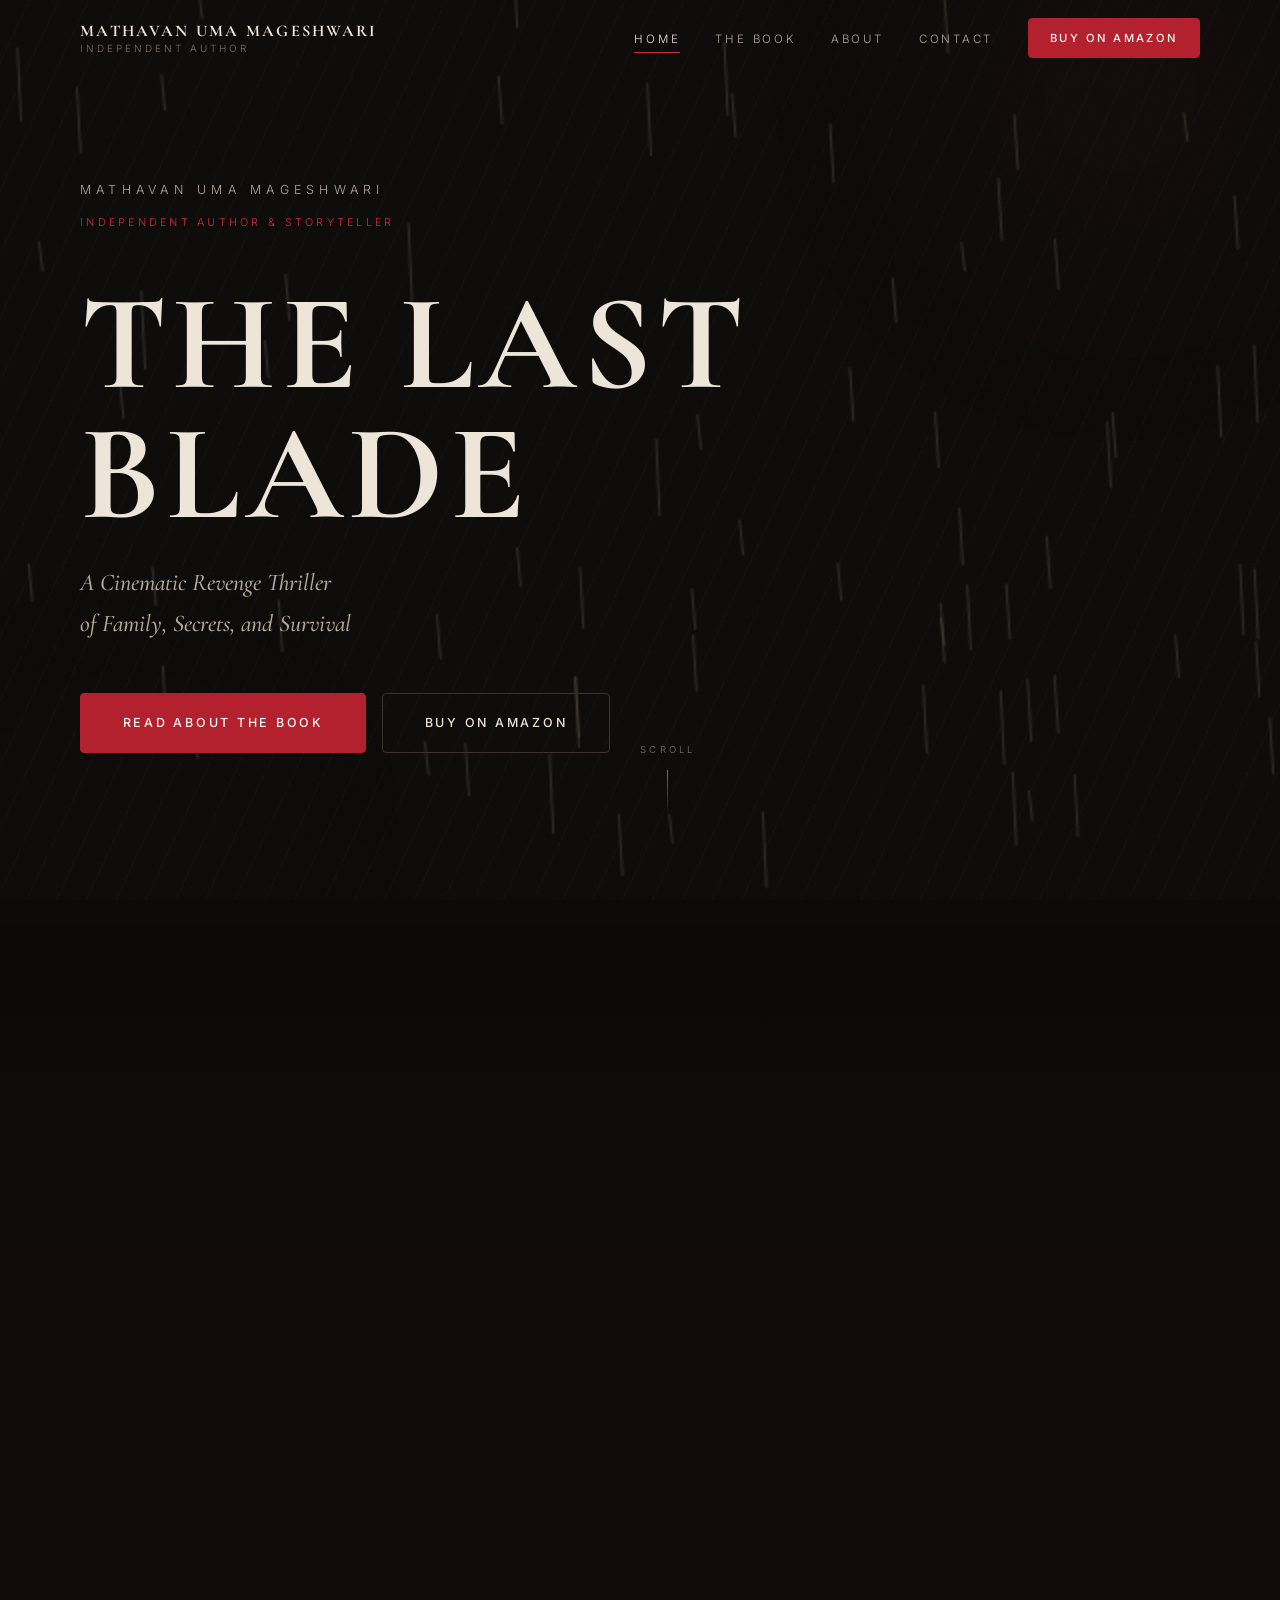
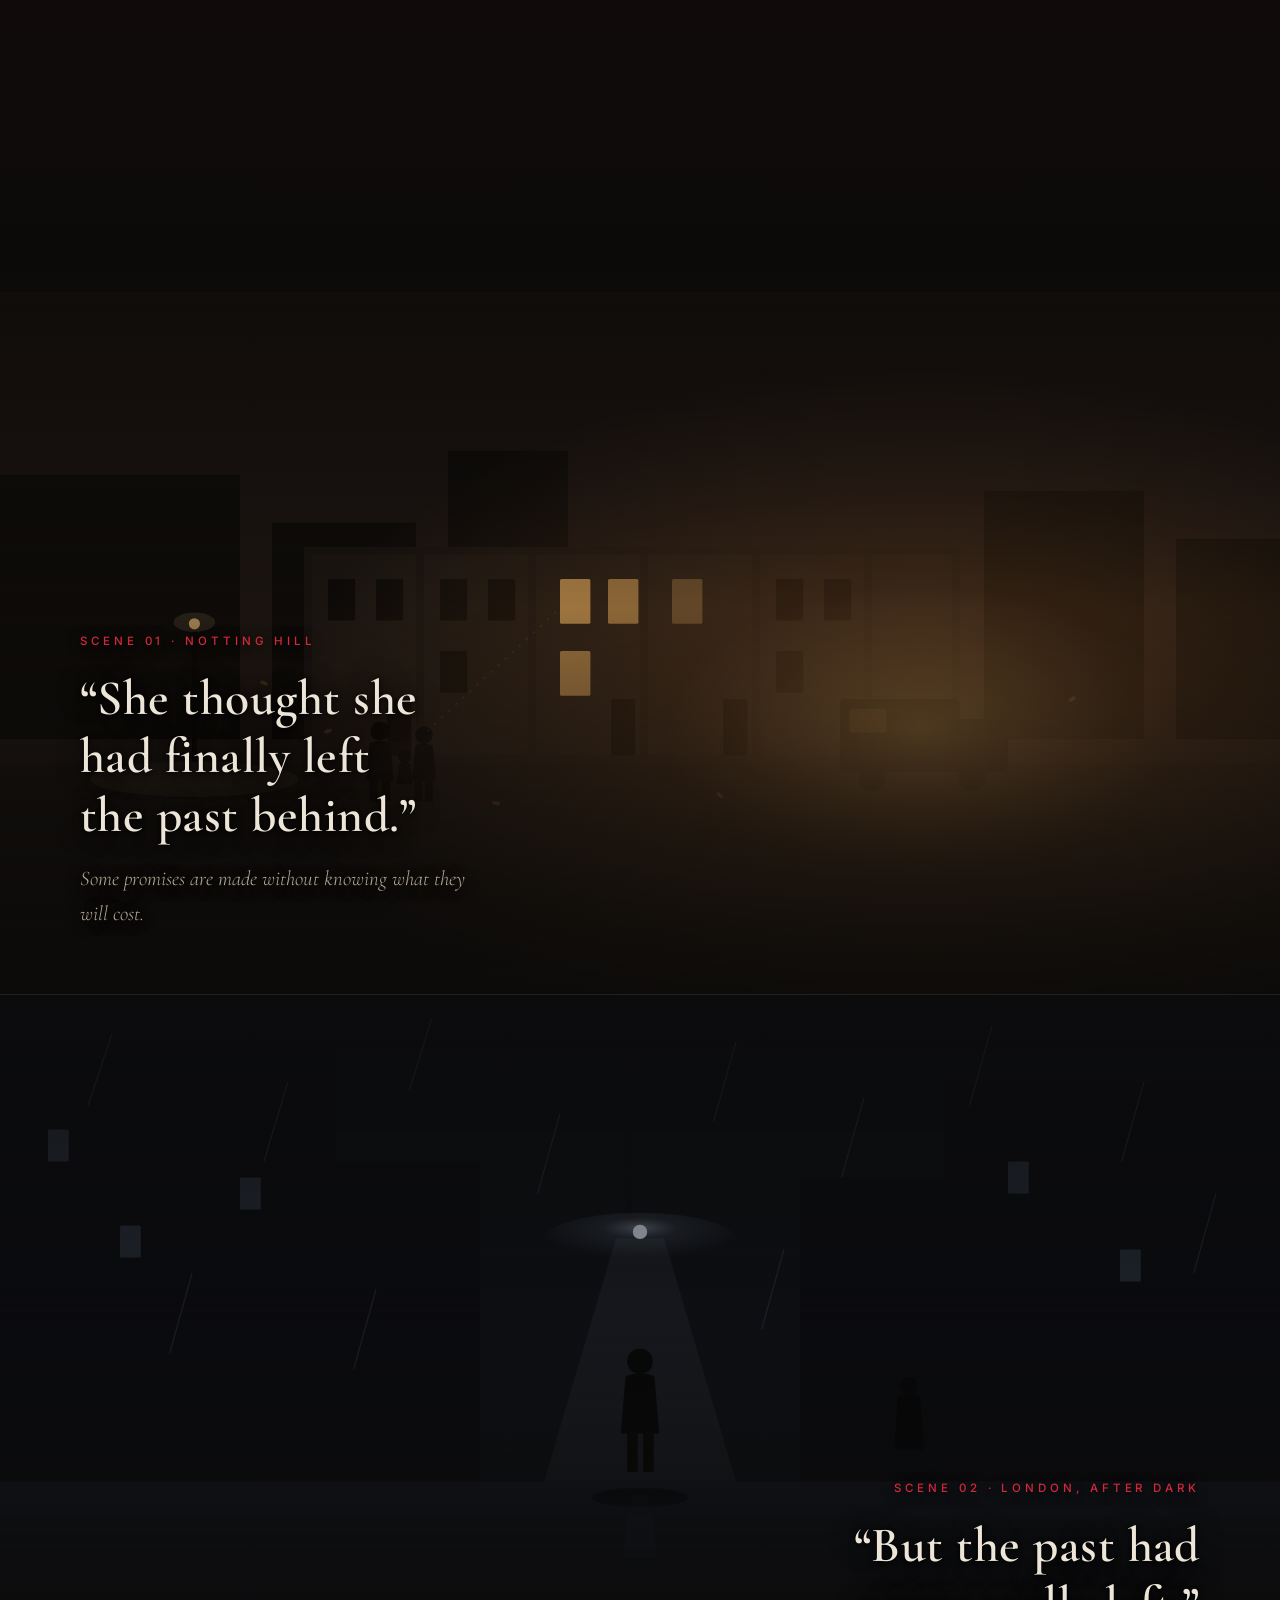
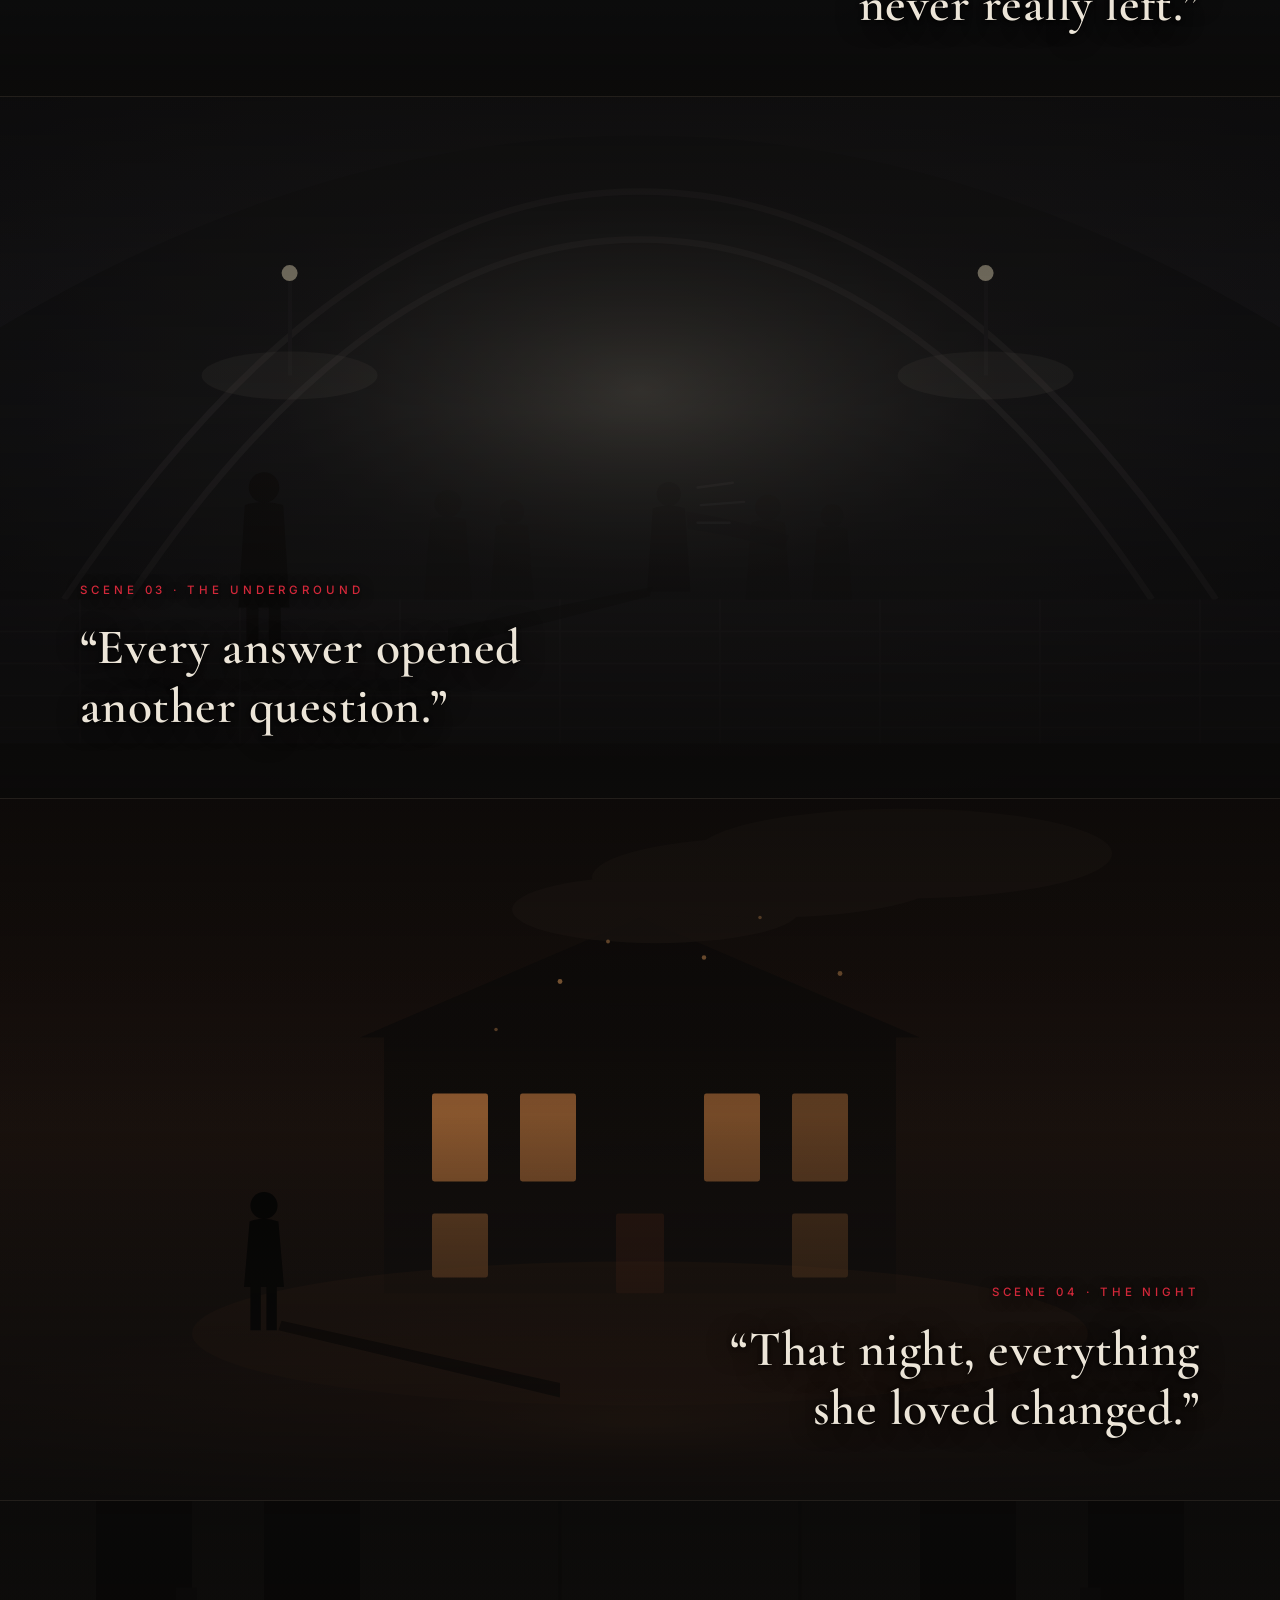
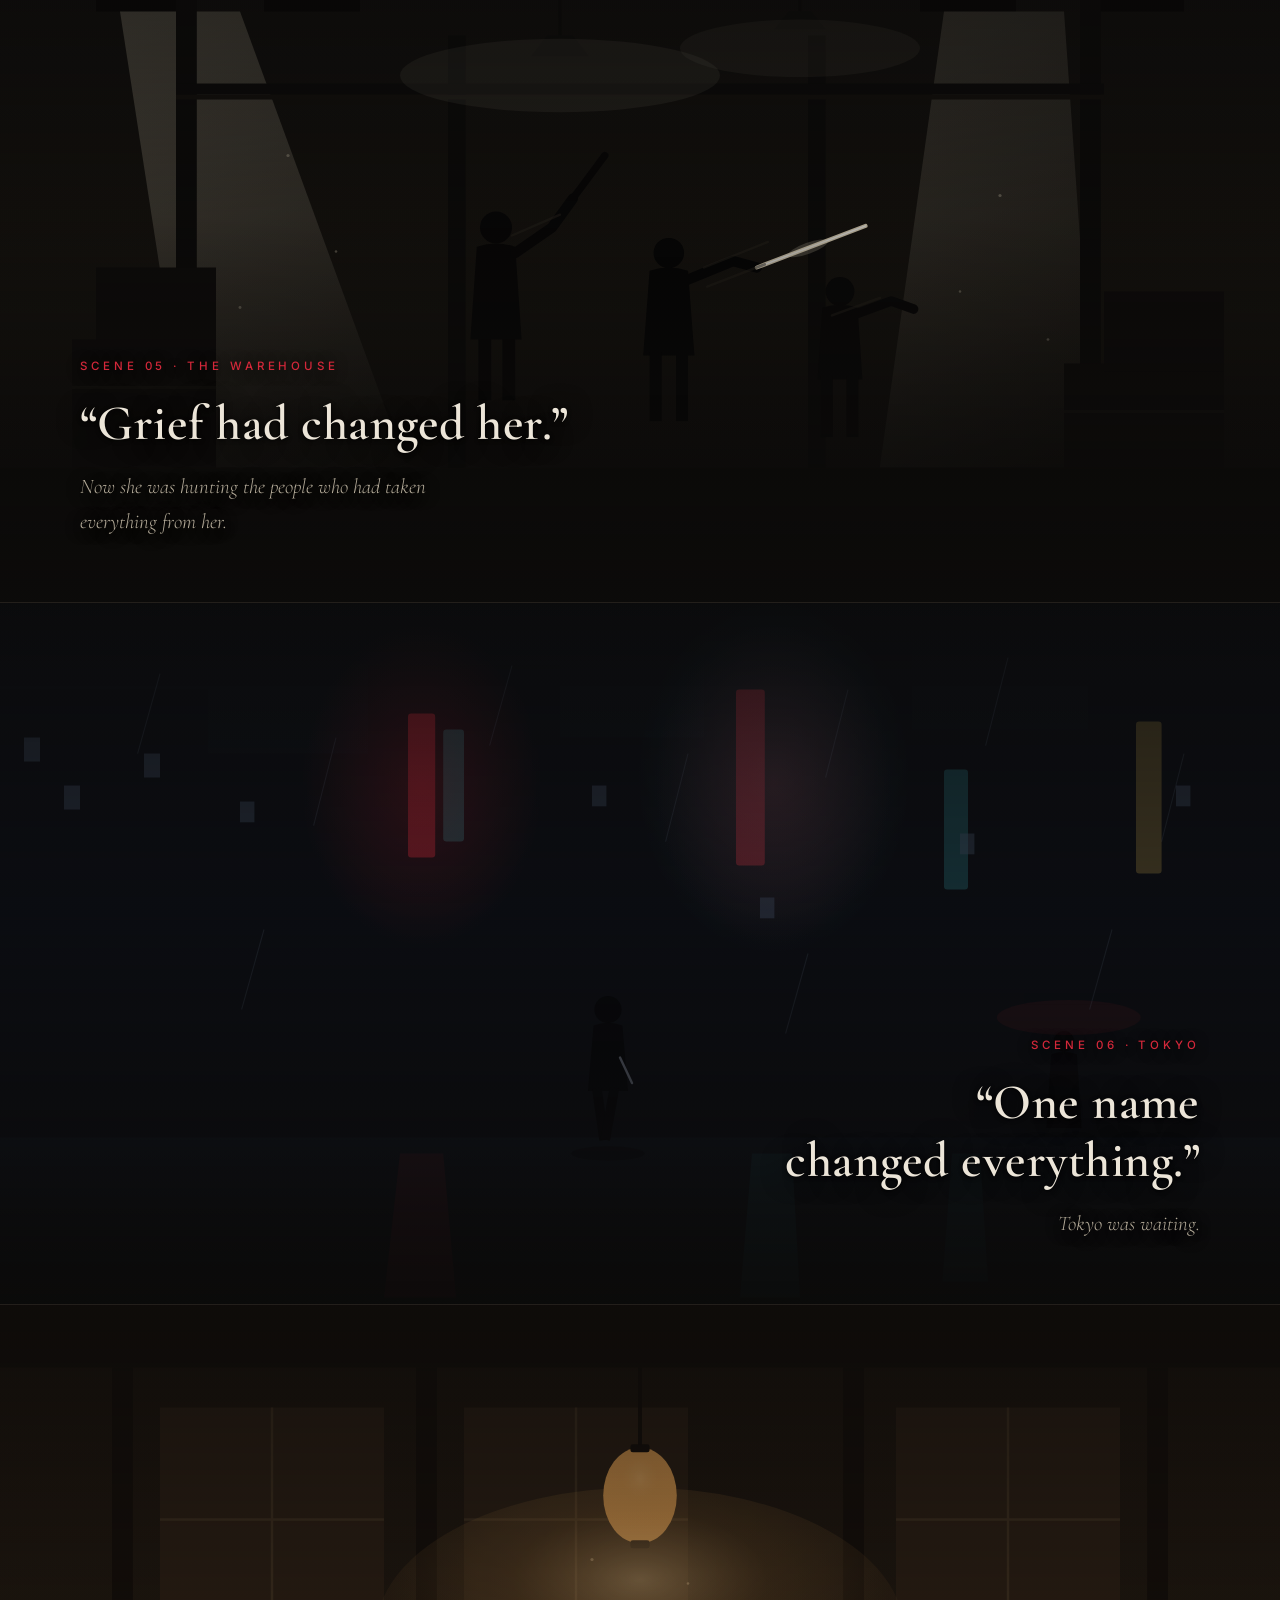
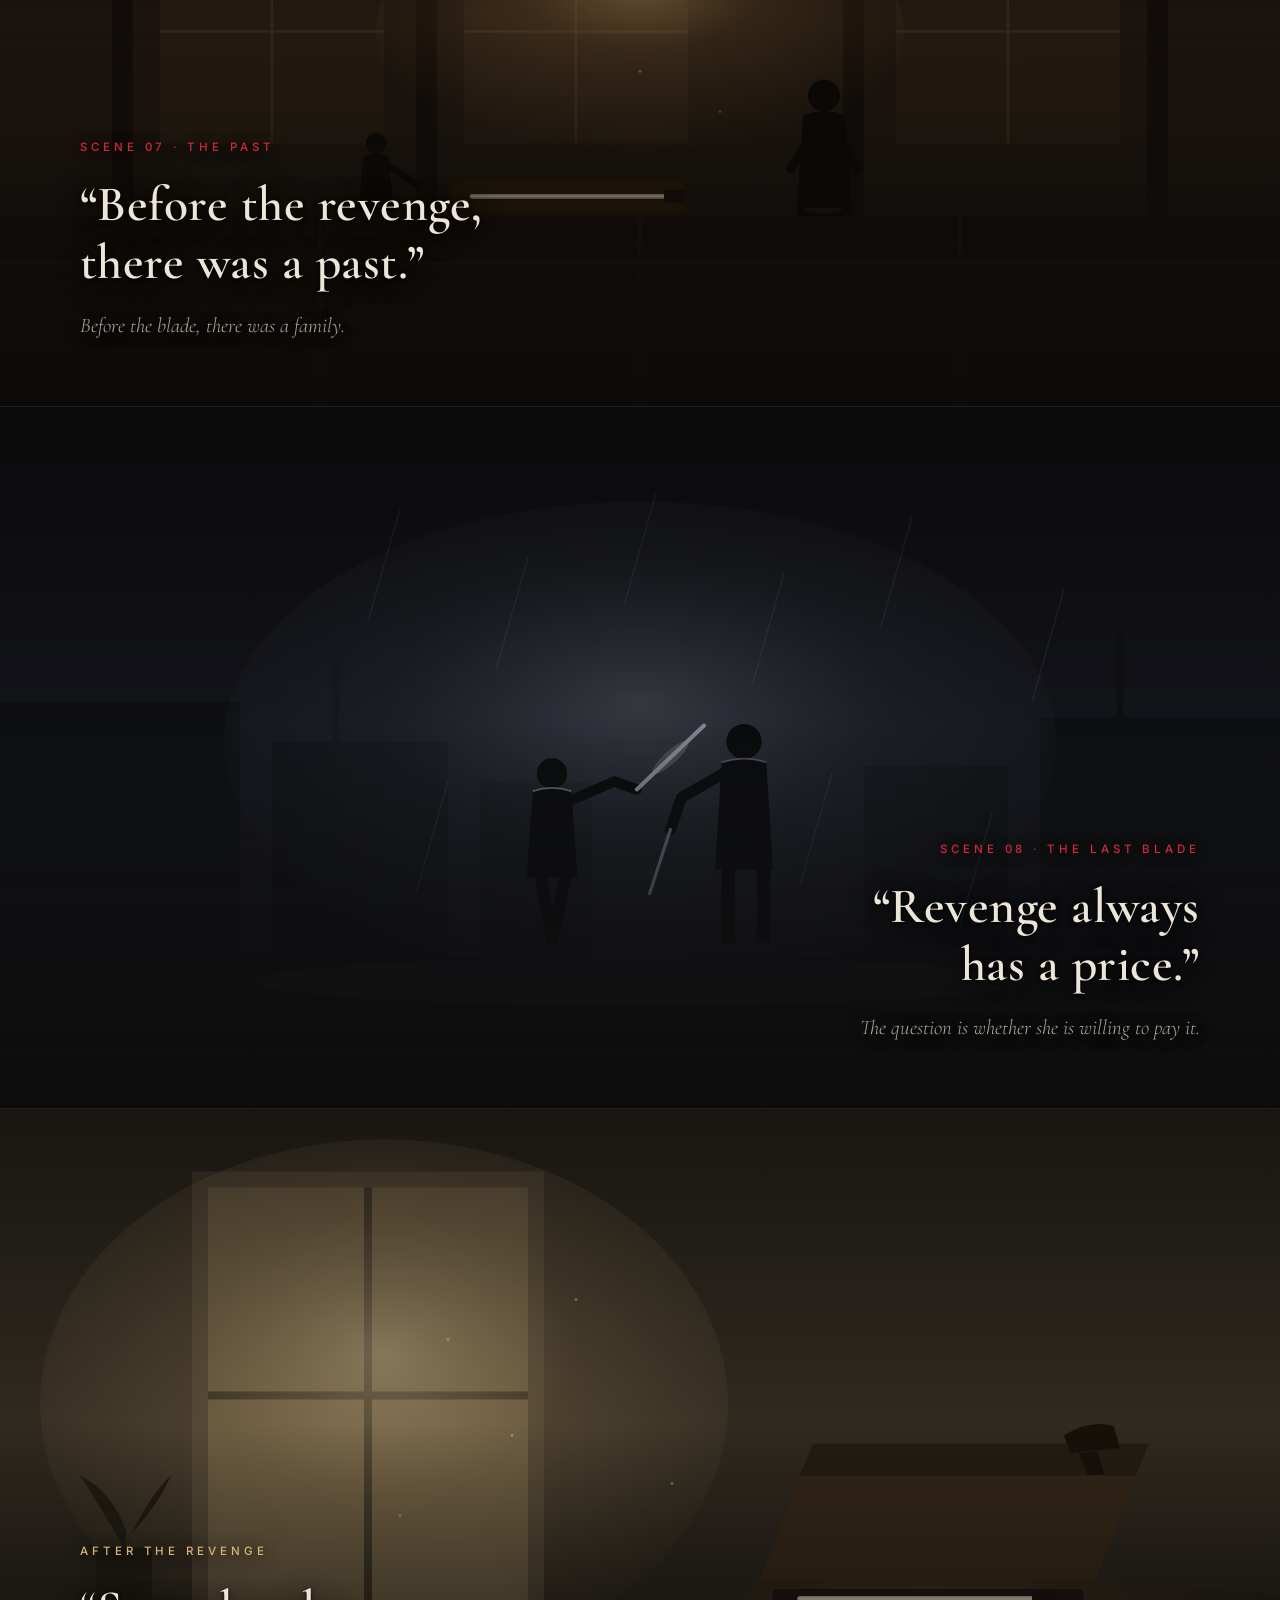
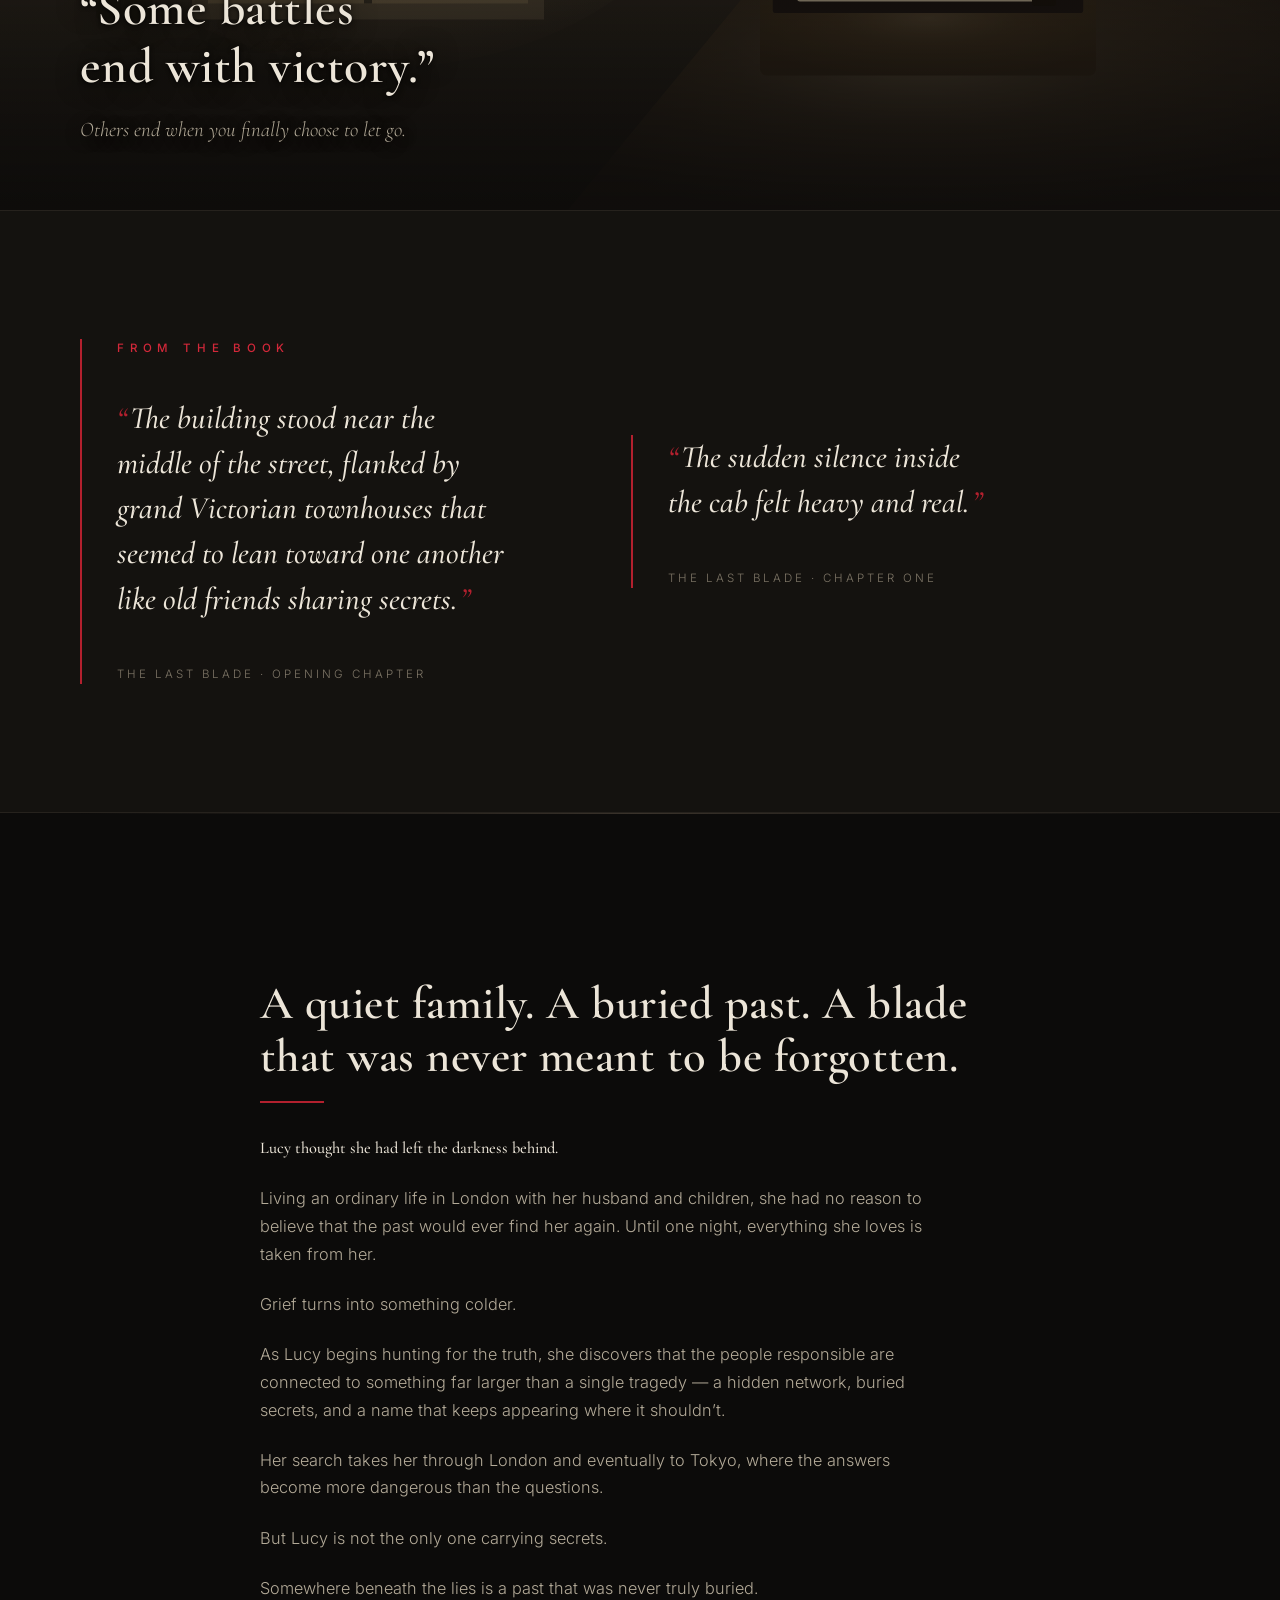
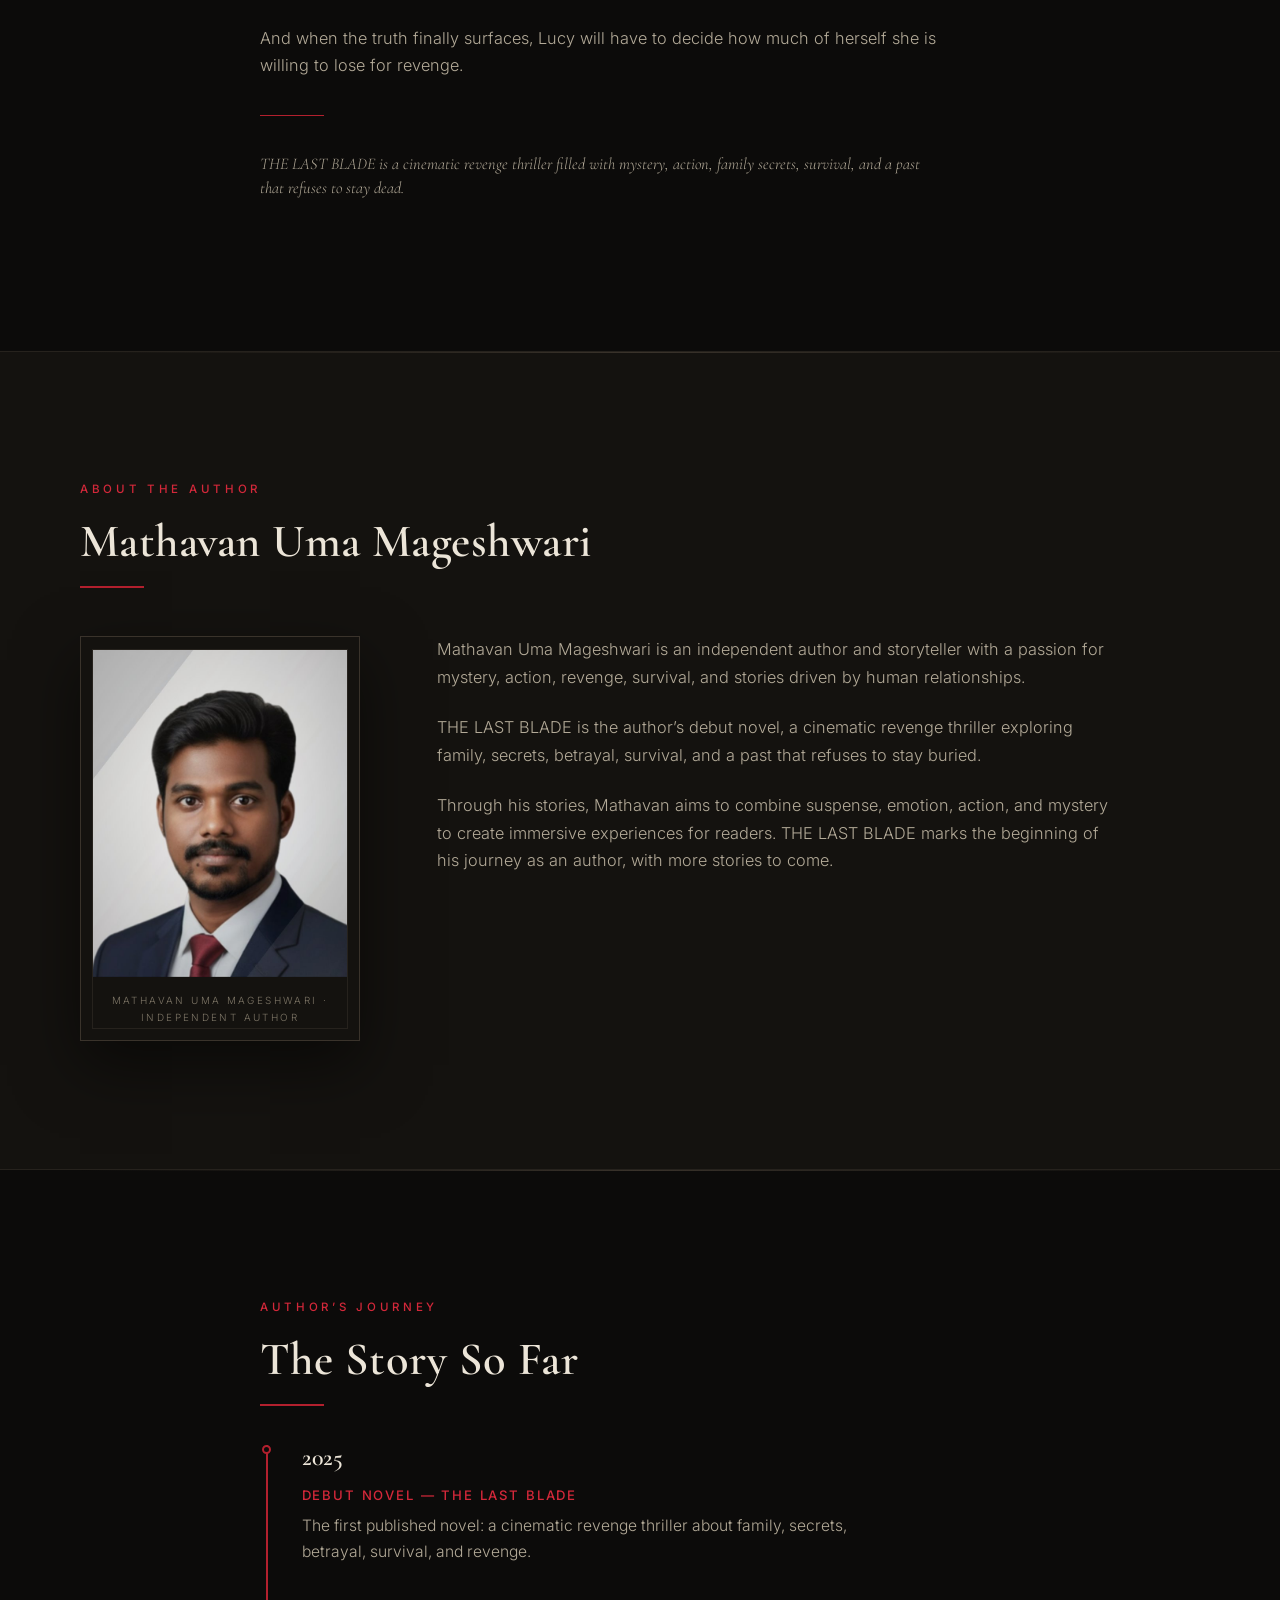
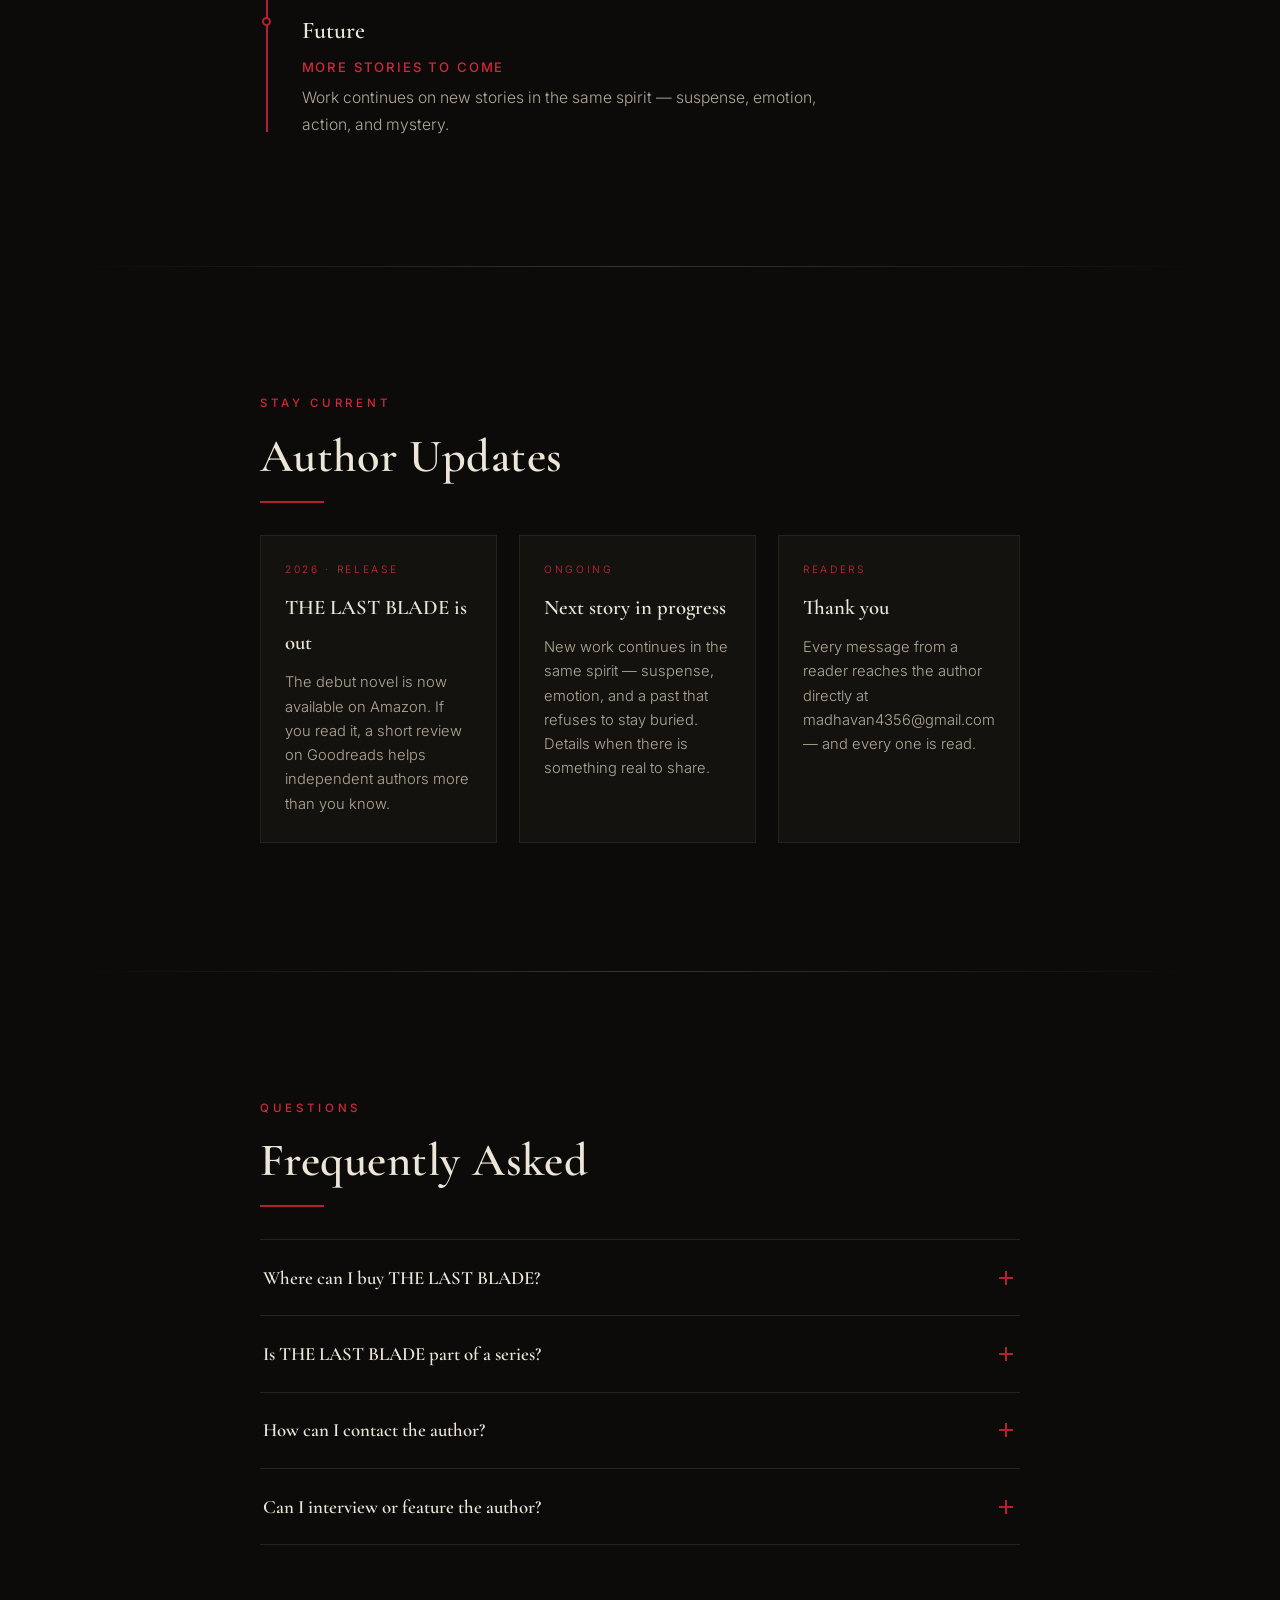
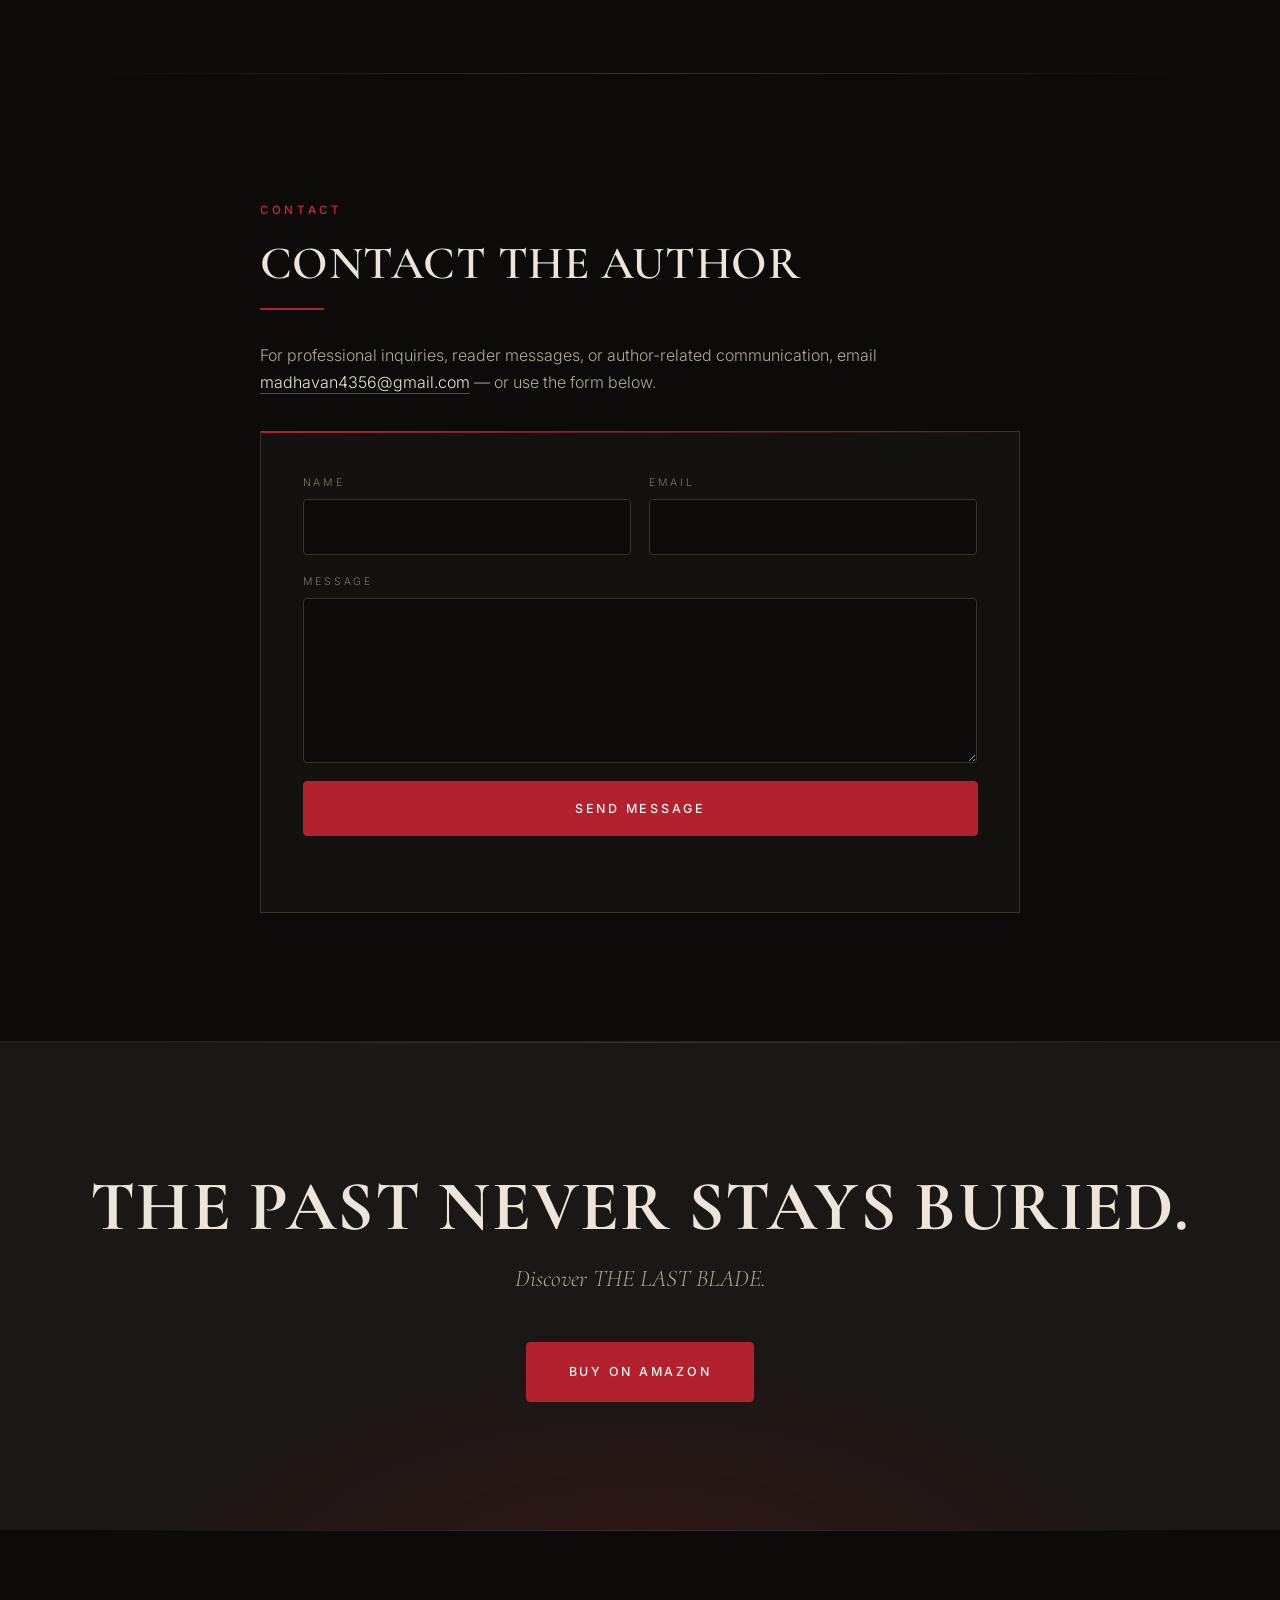
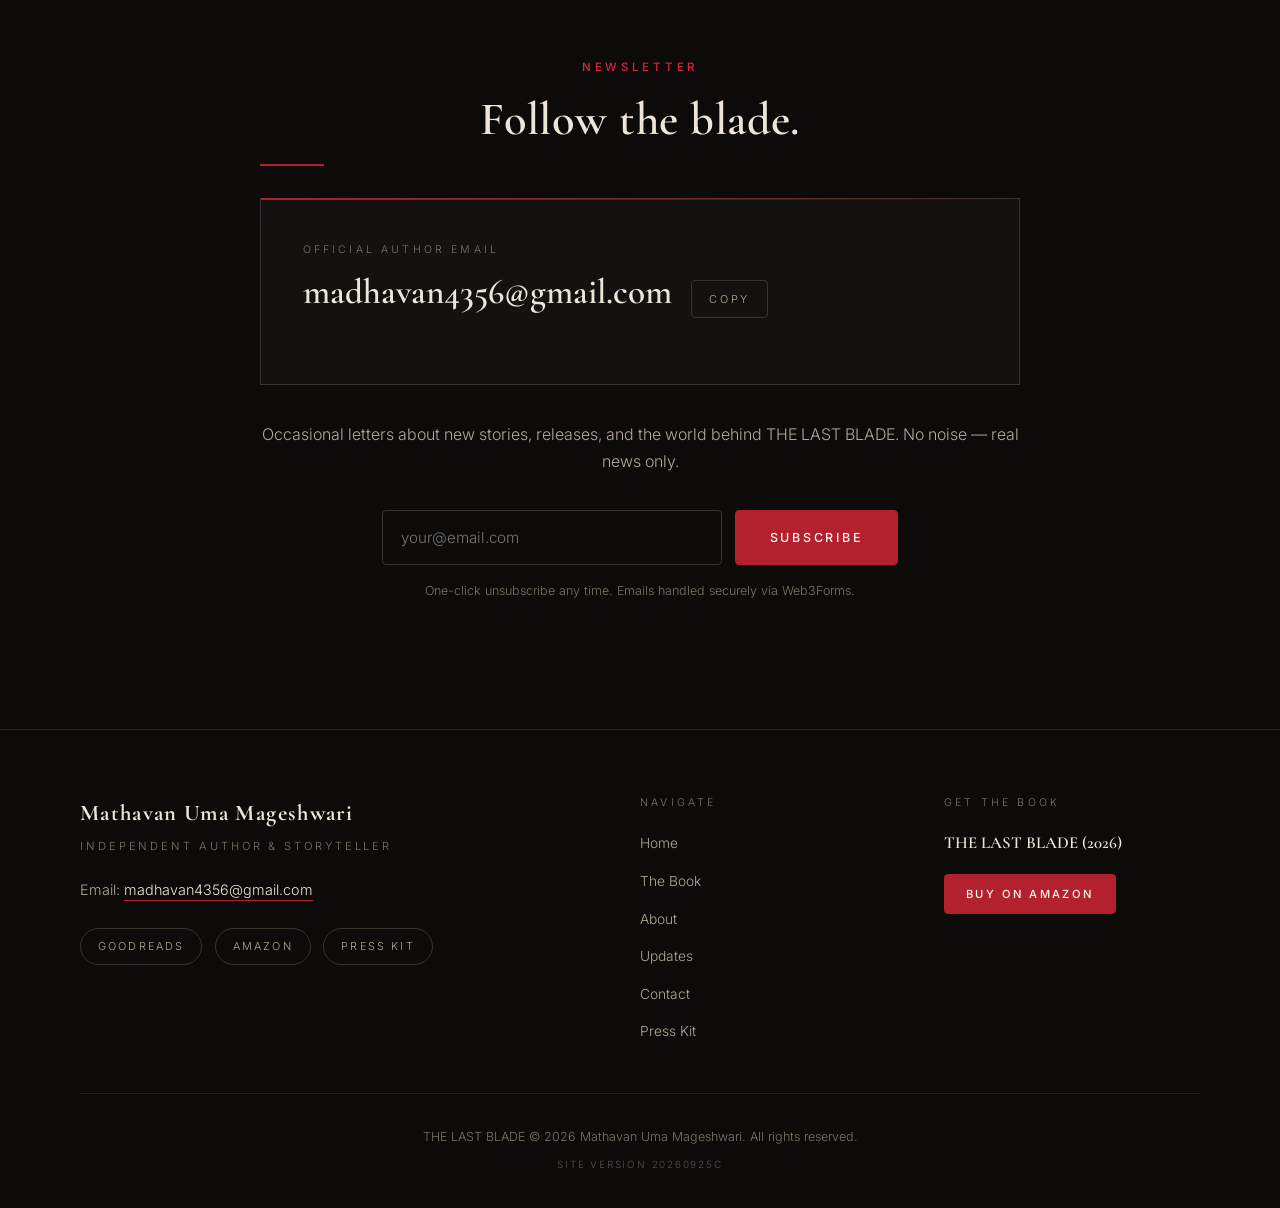
==== commit e49639b1: "Add cinematic story sequence illustrating the novel, scene by scene Nine atmospheric SVG film-still " ====
--- a/index.html
+++ b/index.html
@@ -40,7 +40,7 @@
   <link rel="preconnect" href="https://fonts.gstatic.com" crossorigin />
   <link rel="stylesheet" href="https://fonts.googleapis.com/css2?family=Cormorant+Garamond:ital,wght@0,400;0,500;0,600;0,700;1,400;1,500&amp;family=Inter:wght@300;400;500;600&amp;display=swap" />
 
-  <link rel="stylesheet" href="css/styles.css?v=20260925b" />
+  <link rel="stylesheet" href="css/styles.css?v=20260925c" />
 
   <!-- Structured data -->
   <script type="application/ld+json">
@@ -187,6 +187,116 @@
       </div>
     </section>
 
+    <!-- ================= 2.2 CINEMATIC STORY SEQUENCE ================= -->
+    <div class="story" aria-label="Scenes from the novel">
+
+      <section class="scene" aria-labelledby="scene-1-title">
+        <div class="scene__media">
+          <img class="scene__img" src="assets/scene-01-house.svg" alt="A family arriving at their Notting Hill home at dusk, warm light in the windows" loading="lazy" decoding="async" />
+          <div class="scene__shade"></div>
+        </div>
+        <div class="scene__text">
+          <p class="scene__chapter reveal">Scene 01 · Notting Hill</p>
+          <h2 class="scene__quote reveal" id="scene-1-title">&ldquo;She thought she had finally left the past behind.&rdquo;</h2>
+          <p class="scene__sub reveal">Some promises are made without knowing what they will cost.</p>
+        </div>
+      </section>
+
+      <section class="scene" aria-labelledby="scene-2-title">
+        <div class="scene__media">
+          <img class="scene__img" src="assets/scene-02-rain.svg" alt="Lucy beneath a street lamp on a rainy London night, a figure watching from the dark" loading="lazy" decoding="async" />
+          <div class="scene__shade"></div>
+        </div>
+        <div class="scene__text">
+          <p class="scene__chapter reveal">Scene 02 · London, After Dark</p>
+          <h2 class="scene__quote reveal" id="scene-2-title">&ldquo;But the past had never really left.&rdquo;</h2>
+        </div>
+      </section>
+
+      <section class="scene" aria-labelledby="scene-3-title">
+        <div class="scene__media">
+          <img class="scene__img" src="assets/scene-03-station.svg" alt="An underground platform where a stranger disappears into a moving crowd" loading="lazy" decoding="async" />
+          <div class="scene__shade"></div>
+        </div>
+        <div class="scene__text">
+          <p class="scene__chapter reveal">Scene 03 · The Underground</p>
+          <h2 class="scene__quote reveal" id="scene-3-title">&ldquo;Every answer opened another question.&rdquo;</h2>
+        </div>
+      </section>
+
+      <section class="scene" aria-labelledby="scene-4-title">
+        <div class="scene__media">
+          <img class="scene__img" src="assets/scene-04-night.svg" alt="A house lit from within by firelight, smoke rising, a lone figure in the street" loading="lazy" decoding="async" />
+          <div class="scene__shade"></div>
+        </div>
+        <div class="scene__text">
+          <p class="scene__chapter reveal">Scene 04 · The Night</p>
+          <h2 class="scene__quote reveal" id="scene-4-title">&ldquo;That night, everything she loved changed.&rdquo;</h2>
+        </div>
+      </section>
+
+      <section class="scene" aria-labelledby="scene-5-title">
+        <div class="scene__media">
+          <img class="scene__img" src="assets/scene-05-warehouse.svg" alt="In a dust-filled warehouse, a lone figure with a blade faces shadowed opponents" loading="lazy" decoding="async" />
+          <div class="scene__shade"></div>
+        </div>
+        <div class="scene__text">
+          <p class="scene__chapter reveal">Scene 05 · The Warehouse</p>
+          <h2 class="scene__quote reveal" id="scene-5-title">&ldquo;Grief had changed her.&rdquo;</h2>
+          <p class="scene__sub reveal">Now she was hunting the people who had taken everything from her.</p>
+        </div>
+      </section>
+
+      <section class="scene" aria-labelledby="scene-6-title">
+        <div class="scene__media">
+          <img class="scene__img" src="assets/scene-06-tokyo.svg" alt="A neon-lit Tokyo street in the rain, a stranger waiting in the distance" loading="lazy" decoding="async" />
+          <div class="scene__shade"></div>
+        </div>
+        <div class="scene__text">
+          <p class="scene__chapter reveal">Scene 06 · Tokyo</p>
+          <h2 class="scene__quote reveal" id="scene-6-title">&ldquo;One name changed everything.&rdquo;</h2>
+          <p class="scene__sub reveal">Tokyo was waiting.</p>
+        </div>
+      </section>
+
+      <section class="scene" aria-labelledby="scene-7-title">
+        <div class="scene__media">
+          <img class="scene__img" src="assets/scene-07-past.svg" alt="A warm wooden dojo from memory, a teacher seated, a blade resting in its box" loading="lazy" decoding="async" />
+          <div class="scene__shade"></div>
+        </div>
+        <div class="scene__text">
+          <p class="scene__chapter reveal">Scene 07 · The Past</p>
+          <h2 class="scene__quote reveal" id="scene-7-title">&ldquo;Before the revenge, there was a past.&rdquo;</h2>
+          <p class="scene__sub reveal">Before the blade, there was a family.</p>
+        </div>
+      </section>
+
+      <section class="scene" aria-labelledby="scene-8-title">
+        <div class="scene__media">
+          <img class="scene__img" src="assets/scene-08-final.svg" alt="Two opposing silhouettes on a rain-swept rooftop, a blade raised between them" loading="lazy" decoding="async" />
+          <div class="scene__shade"></div>
+        </div>
+        <div class="scene__text">
+          <p class="scene__chapter reveal">Scene 08 · The Last Blade</p>
+          <h2 class="scene__quote reveal" id="scene-8-title">&ldquo;Revenge always has a price.&rdquo;</h2>
+          <p class="scene__sub reveal">The question is whether she is willing to pay it.</p>
+        </div>
+      </section>
+
+      <section class="scene scene--after" aria-labelledby="scene-9-title">
+        <div class="scene__media">
+          <img class="scene__img" src="assets/scene-09-dawn.svg" alt="Quiet morning light across a wooden box, a hand resting on its half-open lid" loading="lazy" decoding="async" />
+          <div class="scene__shade"></div>
+        </div>
+        <div class="scene__text">
+          <p class="scene__chapter reveal">After the Revenge</p>
+          <h2 class="scene__quote reveal" id="scene-9-title">&ldquo;Some battles end with victory.&rdquo;</h2>
+          <p class="scene__sub reveal">Others end when you finally choose to let go.</p>
+        </div>
+      </section>
+
+    </div>
+
     <!-- ================= 2.5 EXCERPT ================= -->
     <section class="section excerpt" id="excerpt" data-ninja="alert" aria-labelledby="excerpt-title">
       <div class="container">          <div class="excerpt__grid">
@@ -464,12 +574,12 @@
 
       <div class="footer__bottom">
         <p>THE LAST BLADE &copy; 2026 Mathavan Uma Mageshwari. All rights reserved.</p>
-        <p class="footer__version" data-version aria-hidden="true">Site version 20260925b</p>
+        <p class="footer__version" data-version aria-hidden="true">Site version 20260925c</p>
       </div>
     </div>
   </footer>
 
-  <script src="js/main.js?v=20260925b" defer></script>
-  <script>window.SITE_VERSION = "20260925b";</script>
+  <script src="js/main.js?v=20260925c" defer></script>
+  <script>window.SITE_VERSION = "20260925c";</script>
 </body>
 </html>
--- a/css/styles.css
+++ b/css/styles.css
@@ -1853,6 +1853,169 @@
   cursor: url("../assets/blade-cursor-accent.svg") 2 2, pointer;
 }
 
+/* ---------- Cinematic story scenes ---------- */
+.story {
+  position: relative;
+}
+
+.scene {
+  position: relative;
+  min-height: clamp(420px, 78vh, 720px);
+  display: flex;
+  align-items: flex-end;
+  overflow: hidden;
+  isolation: isolate;
+}
+
+.scene + .scene {
+  border-top: 1px solid rgba(38, 34, 29, 0.9);
+}
+
+.scene__media {
+  position: absolute;
+  inset: 0;
+  z-index: -1;
+}
+
+.scene__img {
+  width: 100%;
+  height: 100%;
+  object-fit: cover;
+  transform: scale(1.08);
+  transition: transform 7s var(--ease);
+  will-change: transform;
+}
+
+.scene.is-visible .scene__img {
+  transform: scale(1);
+}
+
+.scene__shade {
+  position: absolute;
+  inset: 0;
+  background:
+    linear-gradient(180deg, rgba(12, 11, 10, 0.62) 0%, rgba(12, 11, 10, 0.18) 45%, rgba(12, 11, 10, 0.88) 100%);
+}
+
+.scene__text {
+  position: relative;
+  width: min(1120px, 100% - 3rem);
+  margin-inline: auto;
+  padding-block: clamp(3rem, 8vh, 6rem) clamp(2.6rem, 7vh, 5rem);
+}
+
+.scene__chapter {
+  font-size: 0.72rem;
+  letter-spacing: 0.34em;
+  text-transform: uppercase;
+  color: var(--accent-bright);
+  font-weight: 500;
+  margin-bottom: 1.1rem;
+  text-shadow: 0 2px 14px rgba(0, 0, 0, 0.85);
+}
+
+.scene__quote {
+  font-family: var(--font-display);
+  font-size: clamp(1.7rem, 4.4vw, 3.1rem);
+  font-weight: 600;
+  line-height: 1.18;
+  letter-spacing: 0.01em;
+  color: var(--ink);
+  max-width: 22ch;
+  text-wrap: balance;
+  text-shadow: 0 2px 24px rgba(0, 0, 0, 0.9), 0 1px 4px rgba(0, 0, 0, 0.8);
+}
+
+.scene__sub {
+  margin-top: 1rem;
+  font-family: var(--font-display);
+  font-style: italic;
+  font-size: clamp(1.02rem, 2vw, 1.3rem);
+  color: var(--ink-soft);
+  max-width: 46ch;
+  text-shadow: 0 2px 16px rgba(0, 0, 0, 0.9);
+}
+
+/* Alternate alignment so scenes feel framed, not templated */
+.scene:nth-child(even) .scene__text {
+  display: flex;
+  flex-direction: column;
+  align-items: flex-end;
+  text-align: right;
+}
+
+.scene:nth-child(even) .scene__quote,
+.scene:nth-child(even) .scene__sub {
+  text-align: right;
+}
+
+/* After the revenge: warmer, softer shade */
+.scene--after .scene__shade {
+  background:
+    linear-gradient(180deg, rgba(12, 11, 10, 0.5) 0%, rgba(12, 11, 10, 0.1) 45%, rgba(12, 11, 10, 0.82) 100%);
+}
+
+.scene--after .scene__chapter {
+  color: #d9b478;
+}
+
+/* Mobile: vertical cinematic card */
+@media (max-width: 760px) {
+  .scene {
+    min-height: 0;
+    display: block;
+    background: var(--bg-raise);
+  }
+
+  .scene__media {
+    position: relative;
+    inset: auto;
+    height: auto;
+    aspect-ratio: 16 / 10;
+  }
+
+  .scene__img {
+    height: 100%;
+  }
+
+  .scene__shade {
+    background:
+      linear-gradient(180deg, rgba(12, 11, 10, 0.35) 0%, rgba(12, 11, 10, 0) 40%, rgba(12, 11, 10, 0.92) 100%);
+  }
+
+  .scene__text {
+    width: 100%;
+    padding: 1.6rem 1.4rem 2.2rem;
+  }
+
+  .scene:nth-child(even) .scene__text {
+    align-items: flex-start;
+    text-align: left;
+  }
+
+  .scene:nth-child(even) .scene__quote,
+  .scene:nth-child(even) .scene__sub {
+    text-align: left;
+  }
+
+  .scene__quote {
+    max-width: none;
+  }
+}
+
+/* Reduced motion: no slow zoom */
+@media (prefers-reduced-motion: reduce) {
+  .scene__img {
+    transform: none;
+    transition: none;
+  }
+}
+
+.motion-off .scene__img {
+  transform: none !important;
+  transition: none !important;
+}
+
 /* ---------- Excerpt section ---------- */
 .excerpt {
   background: var(--bg-raise);
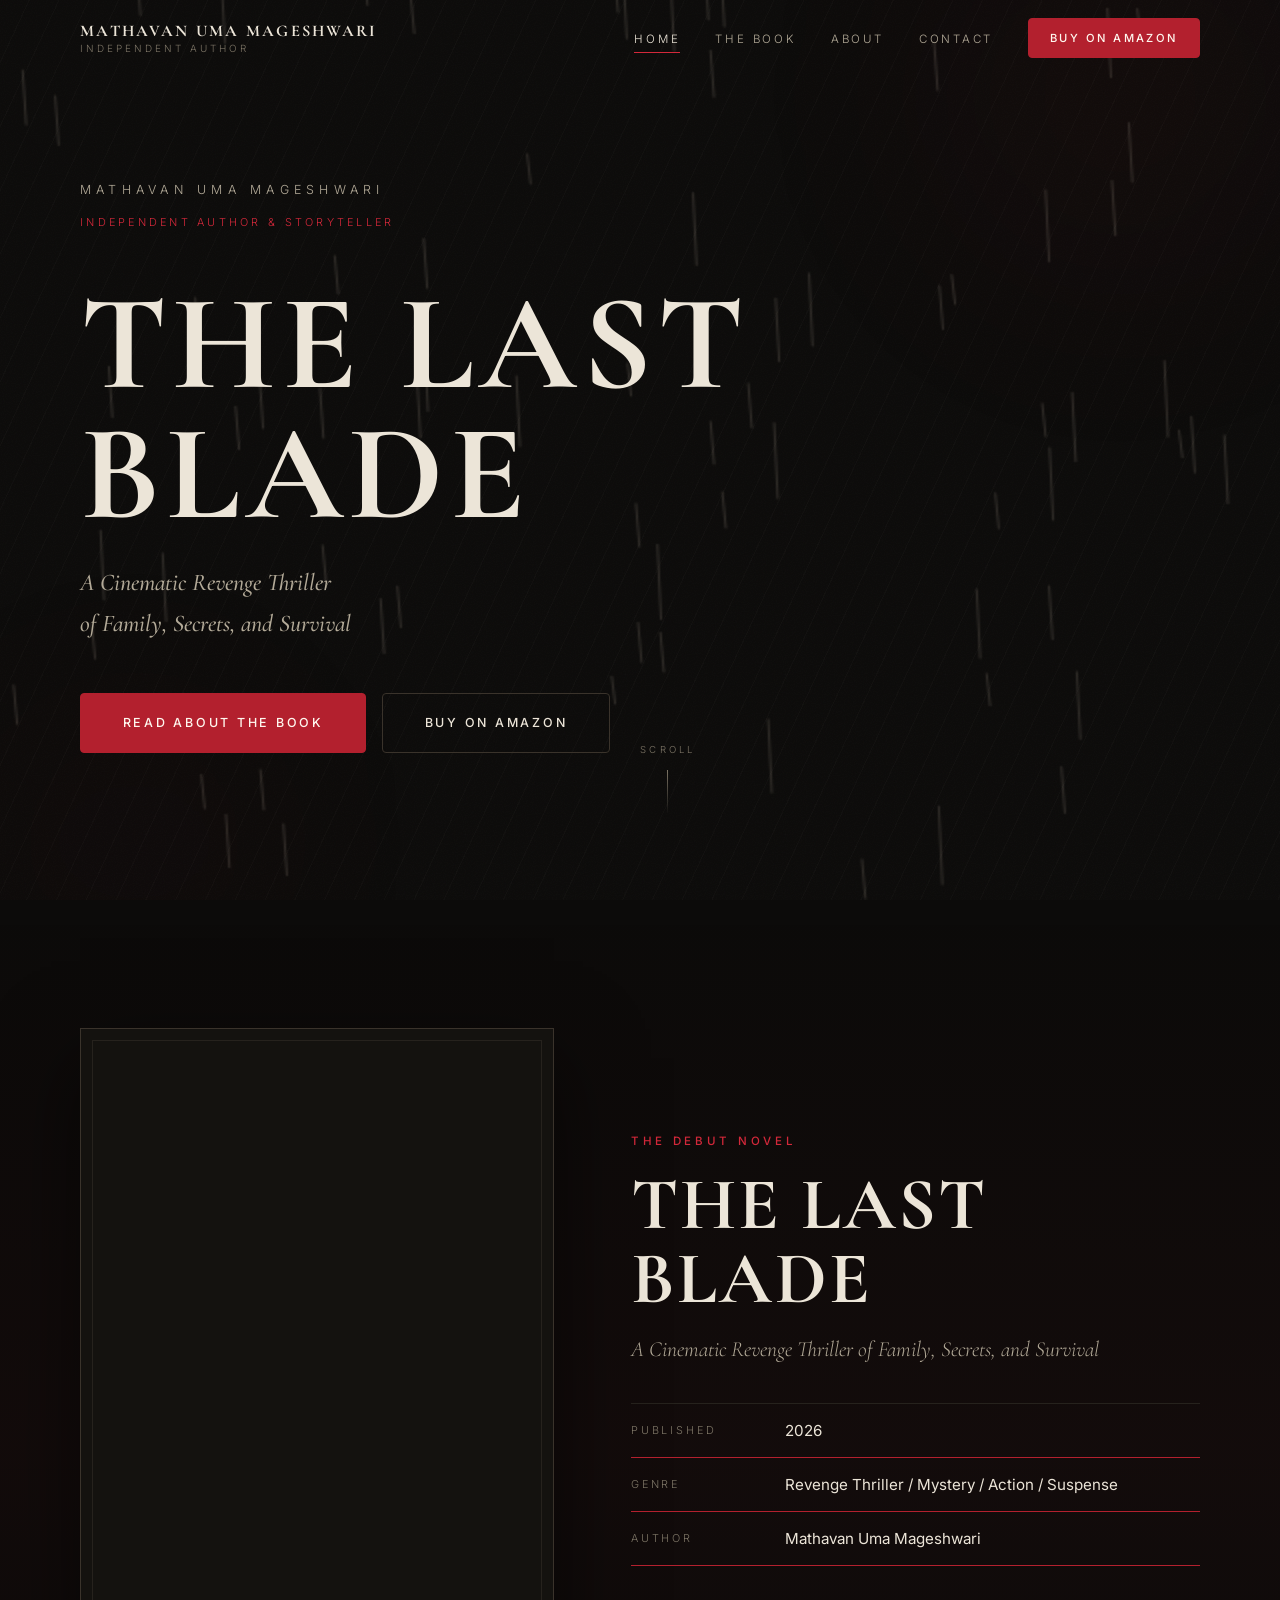
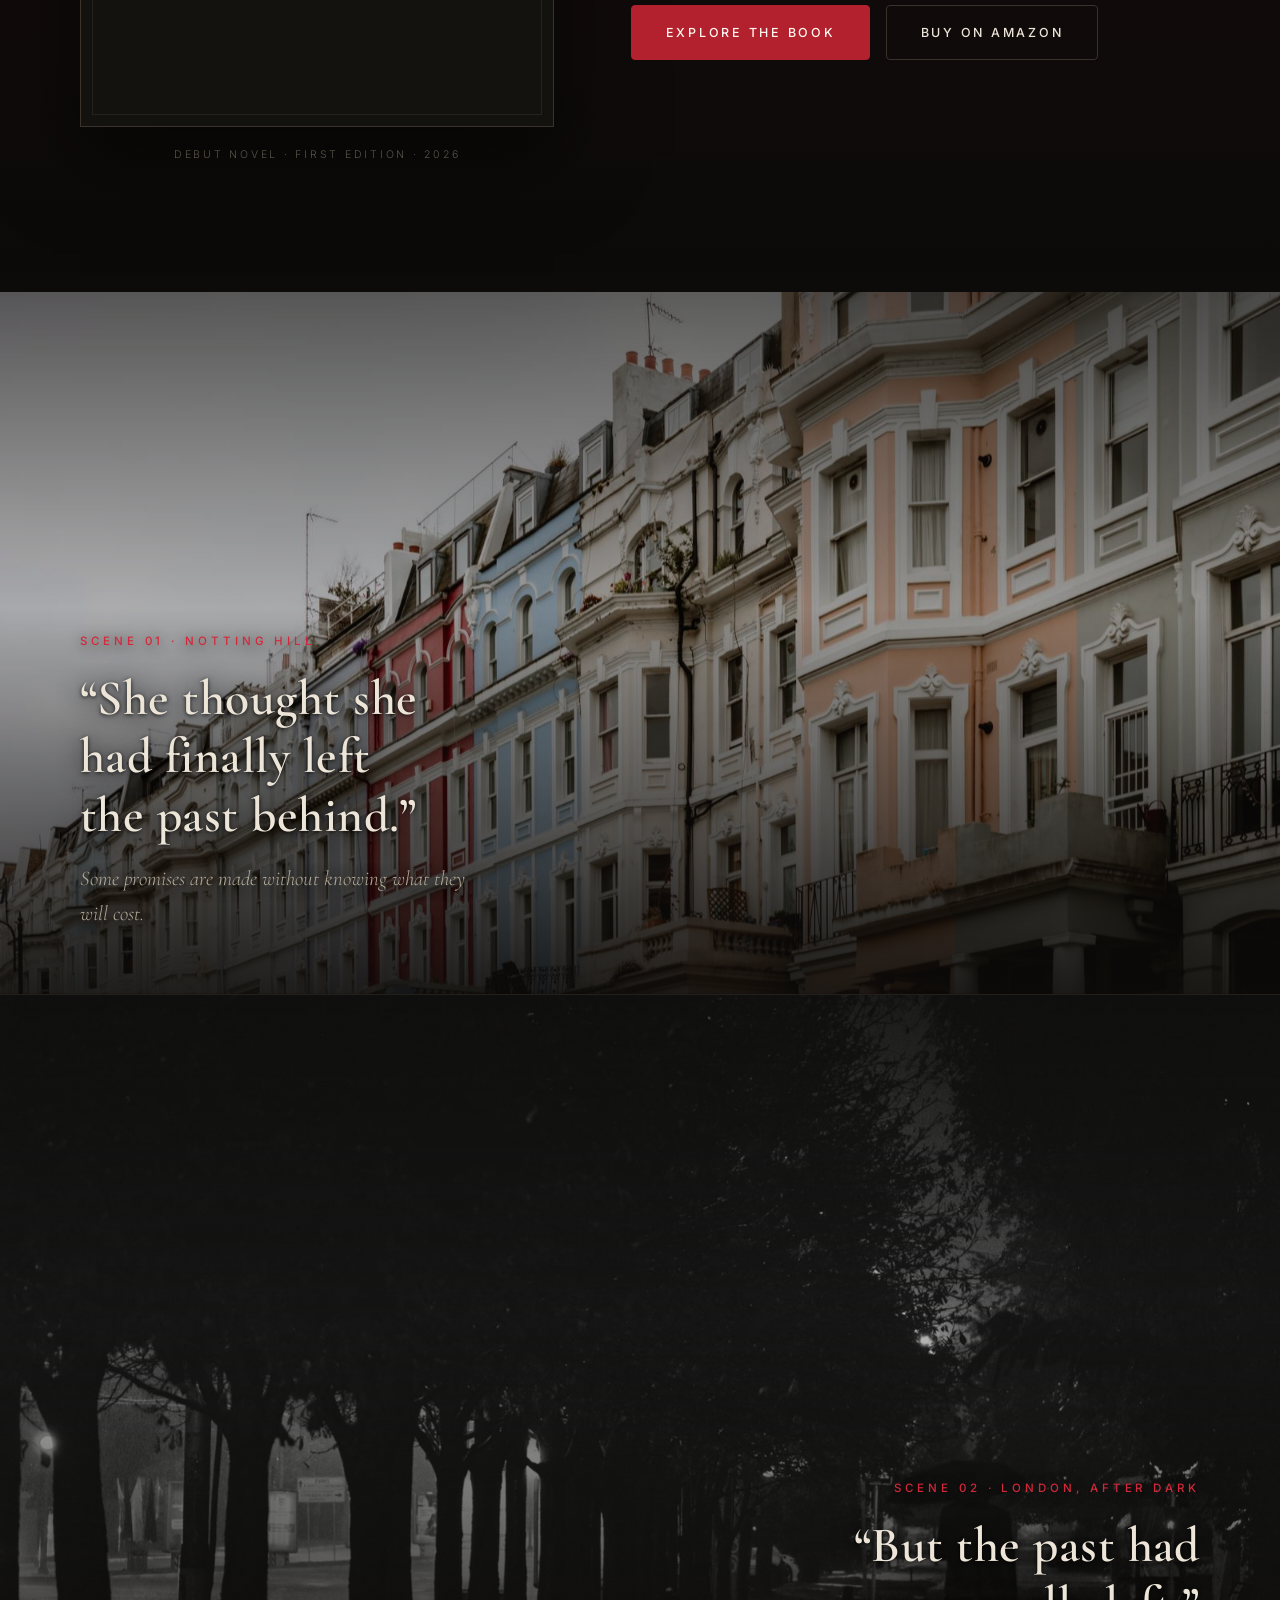
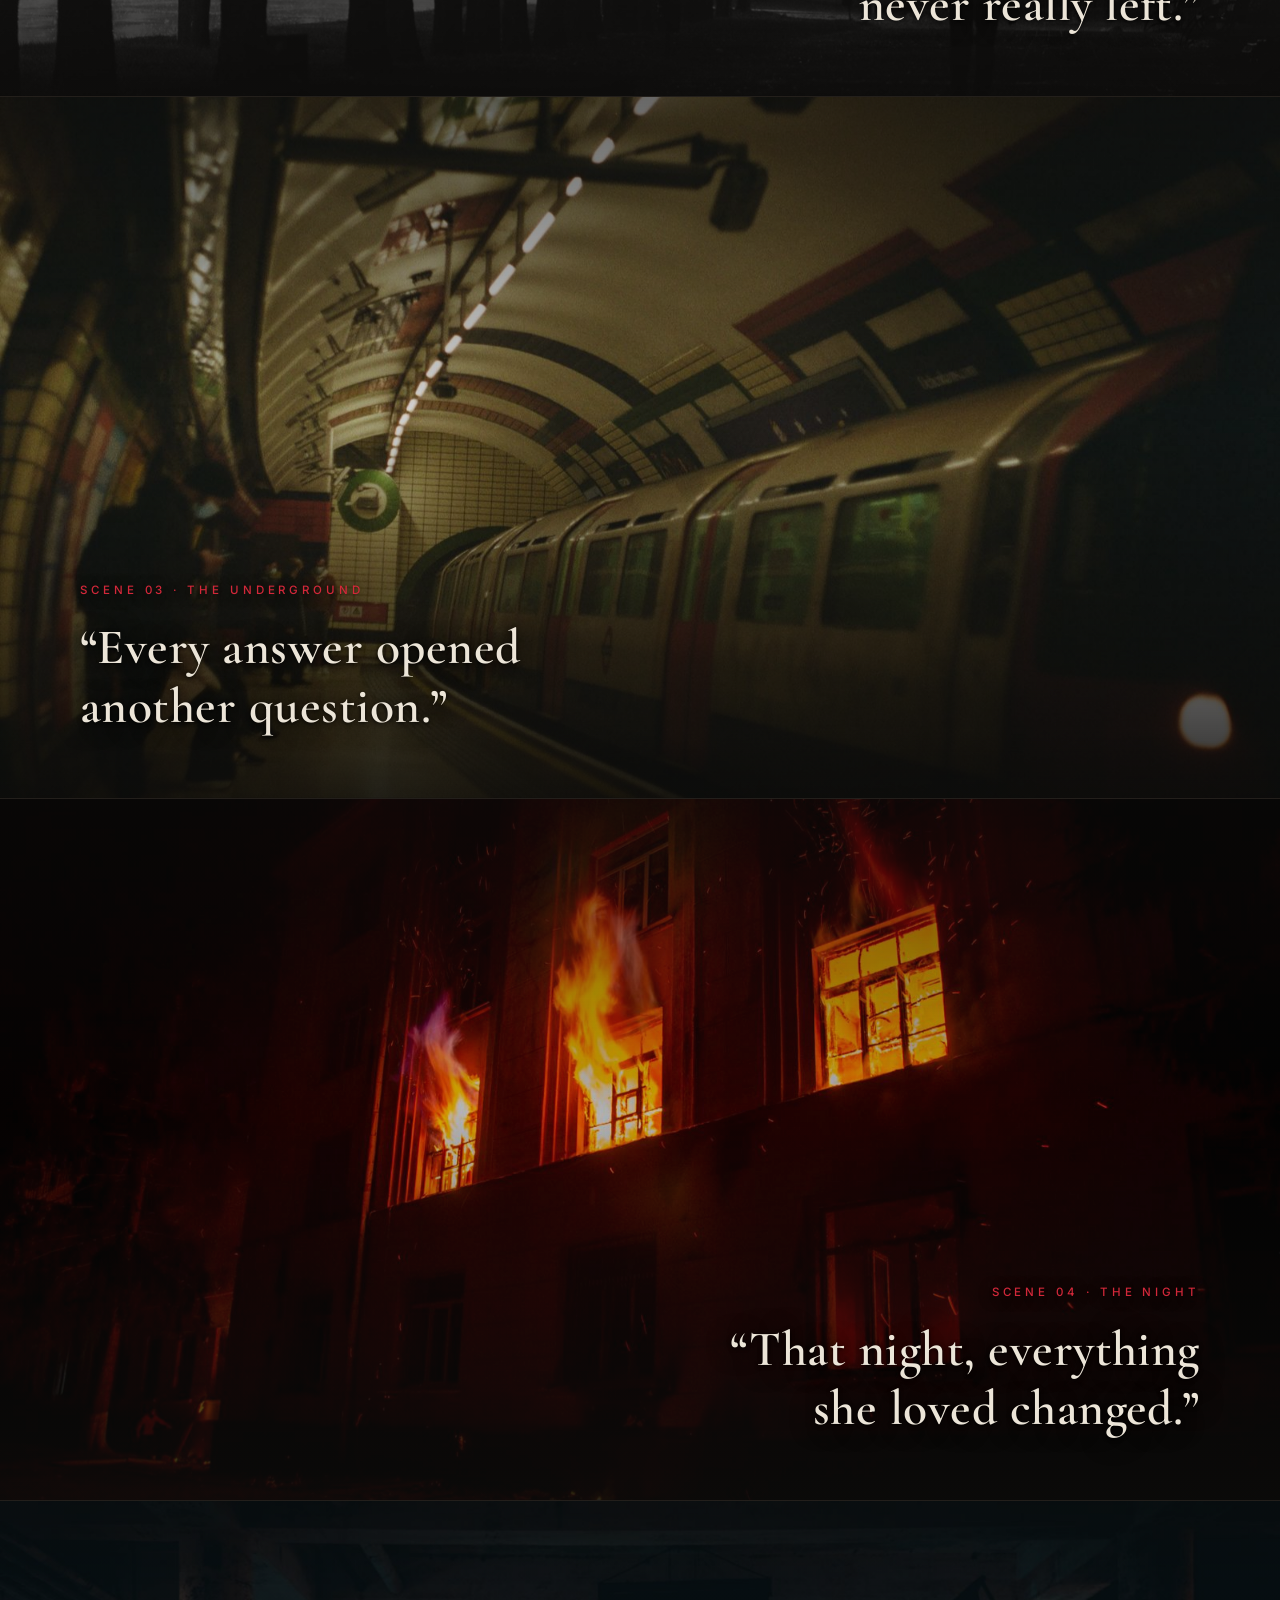
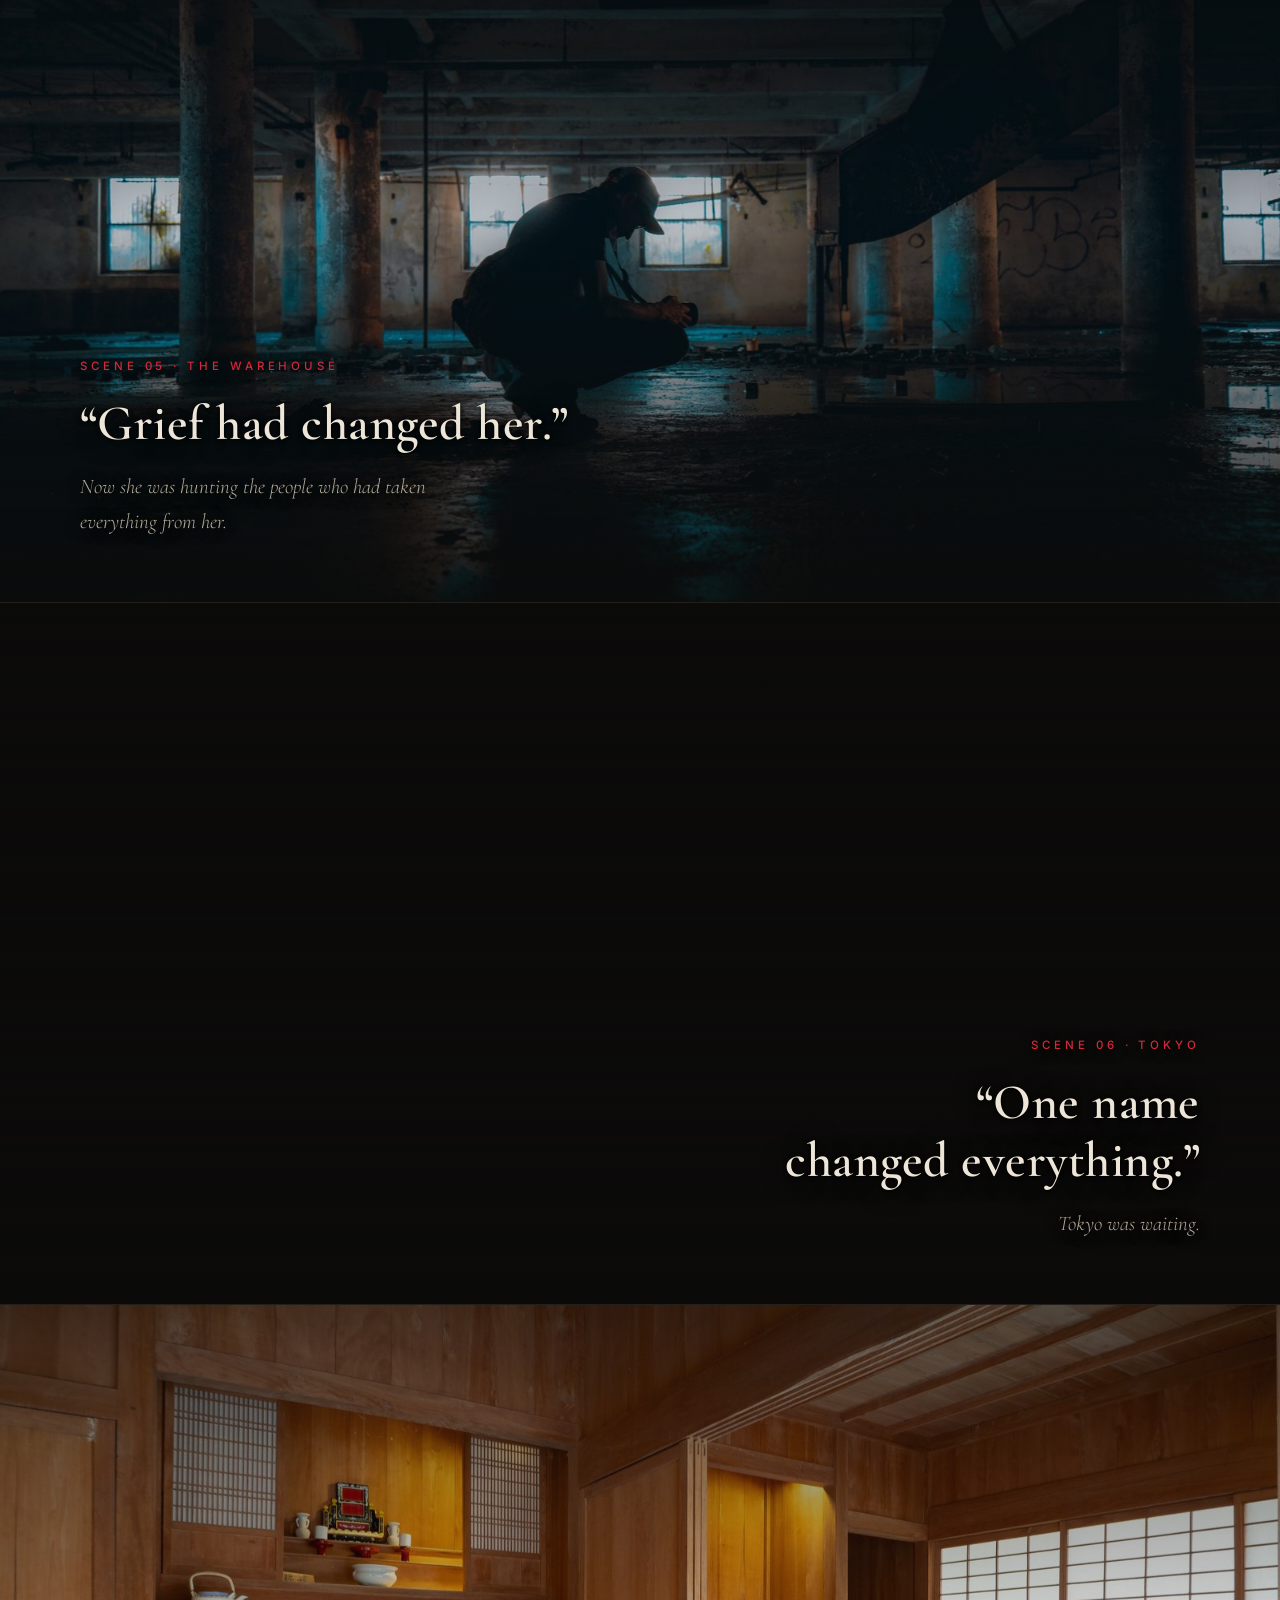
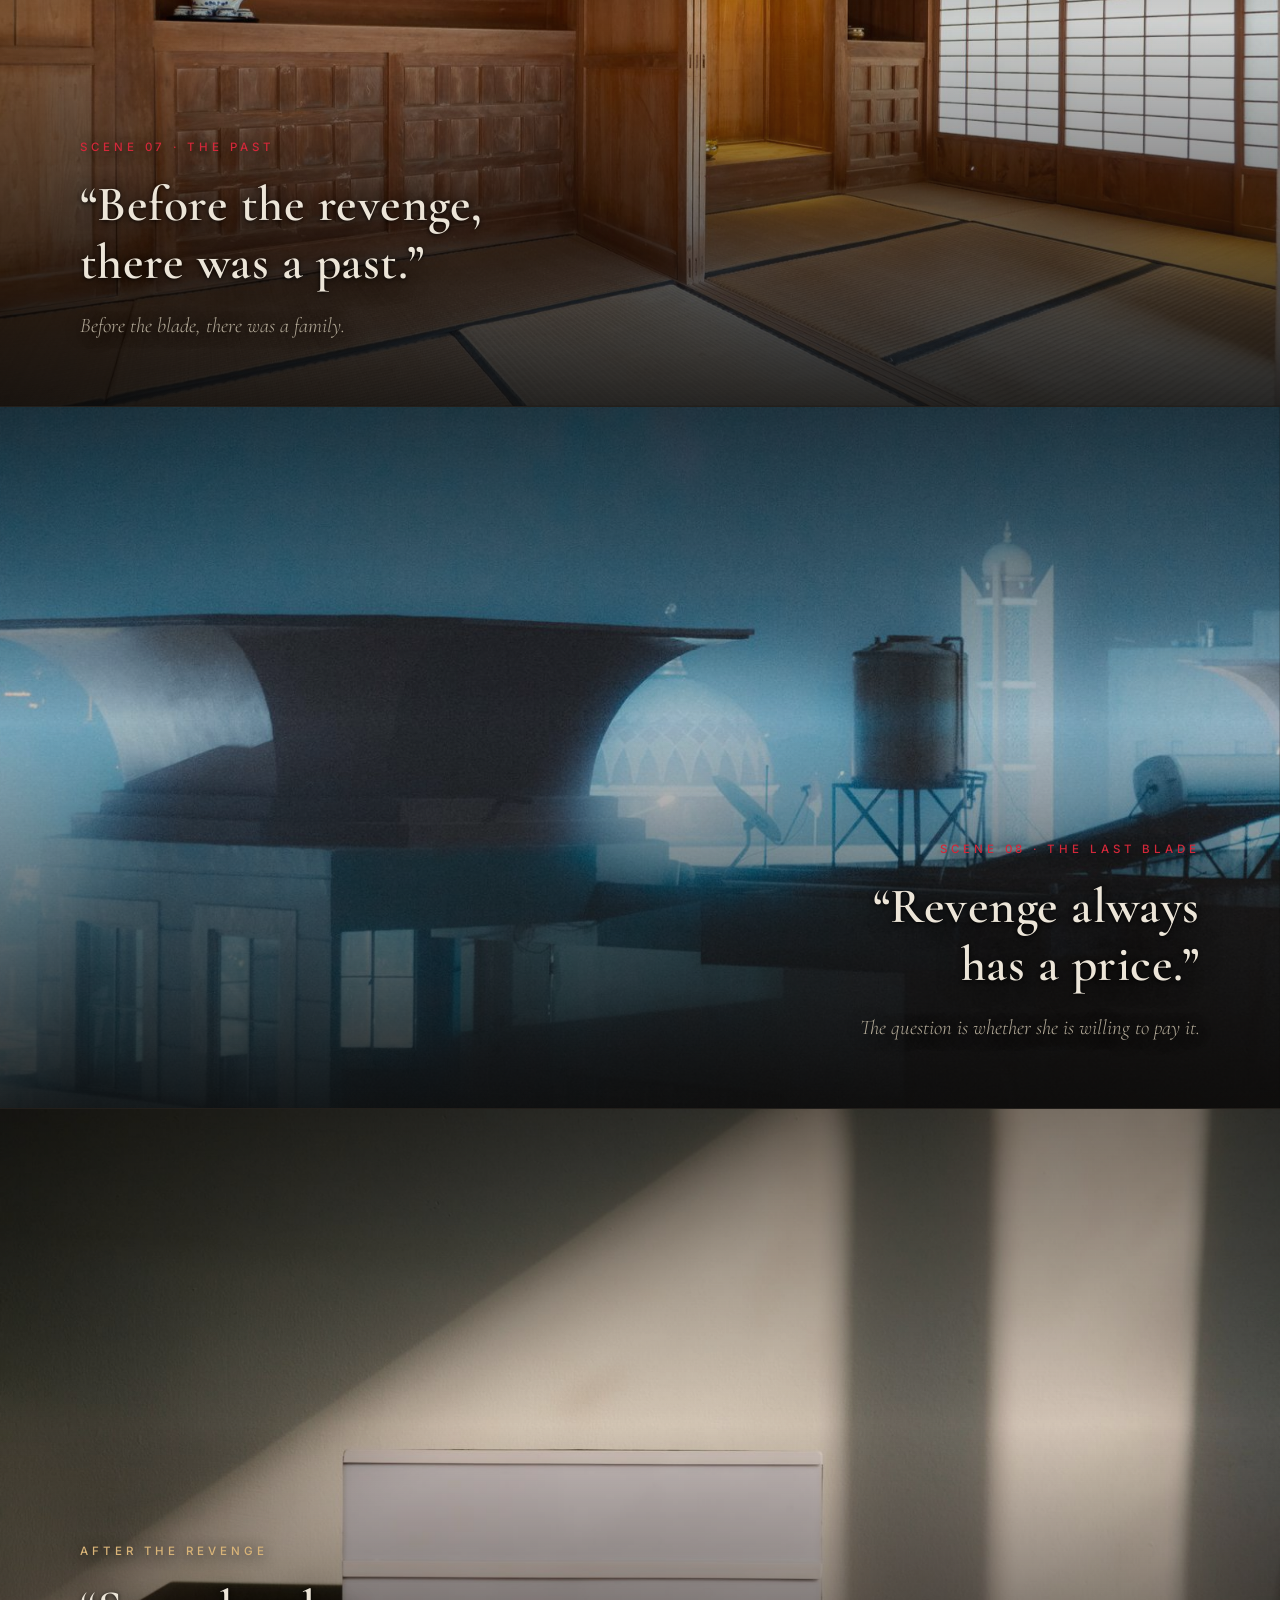
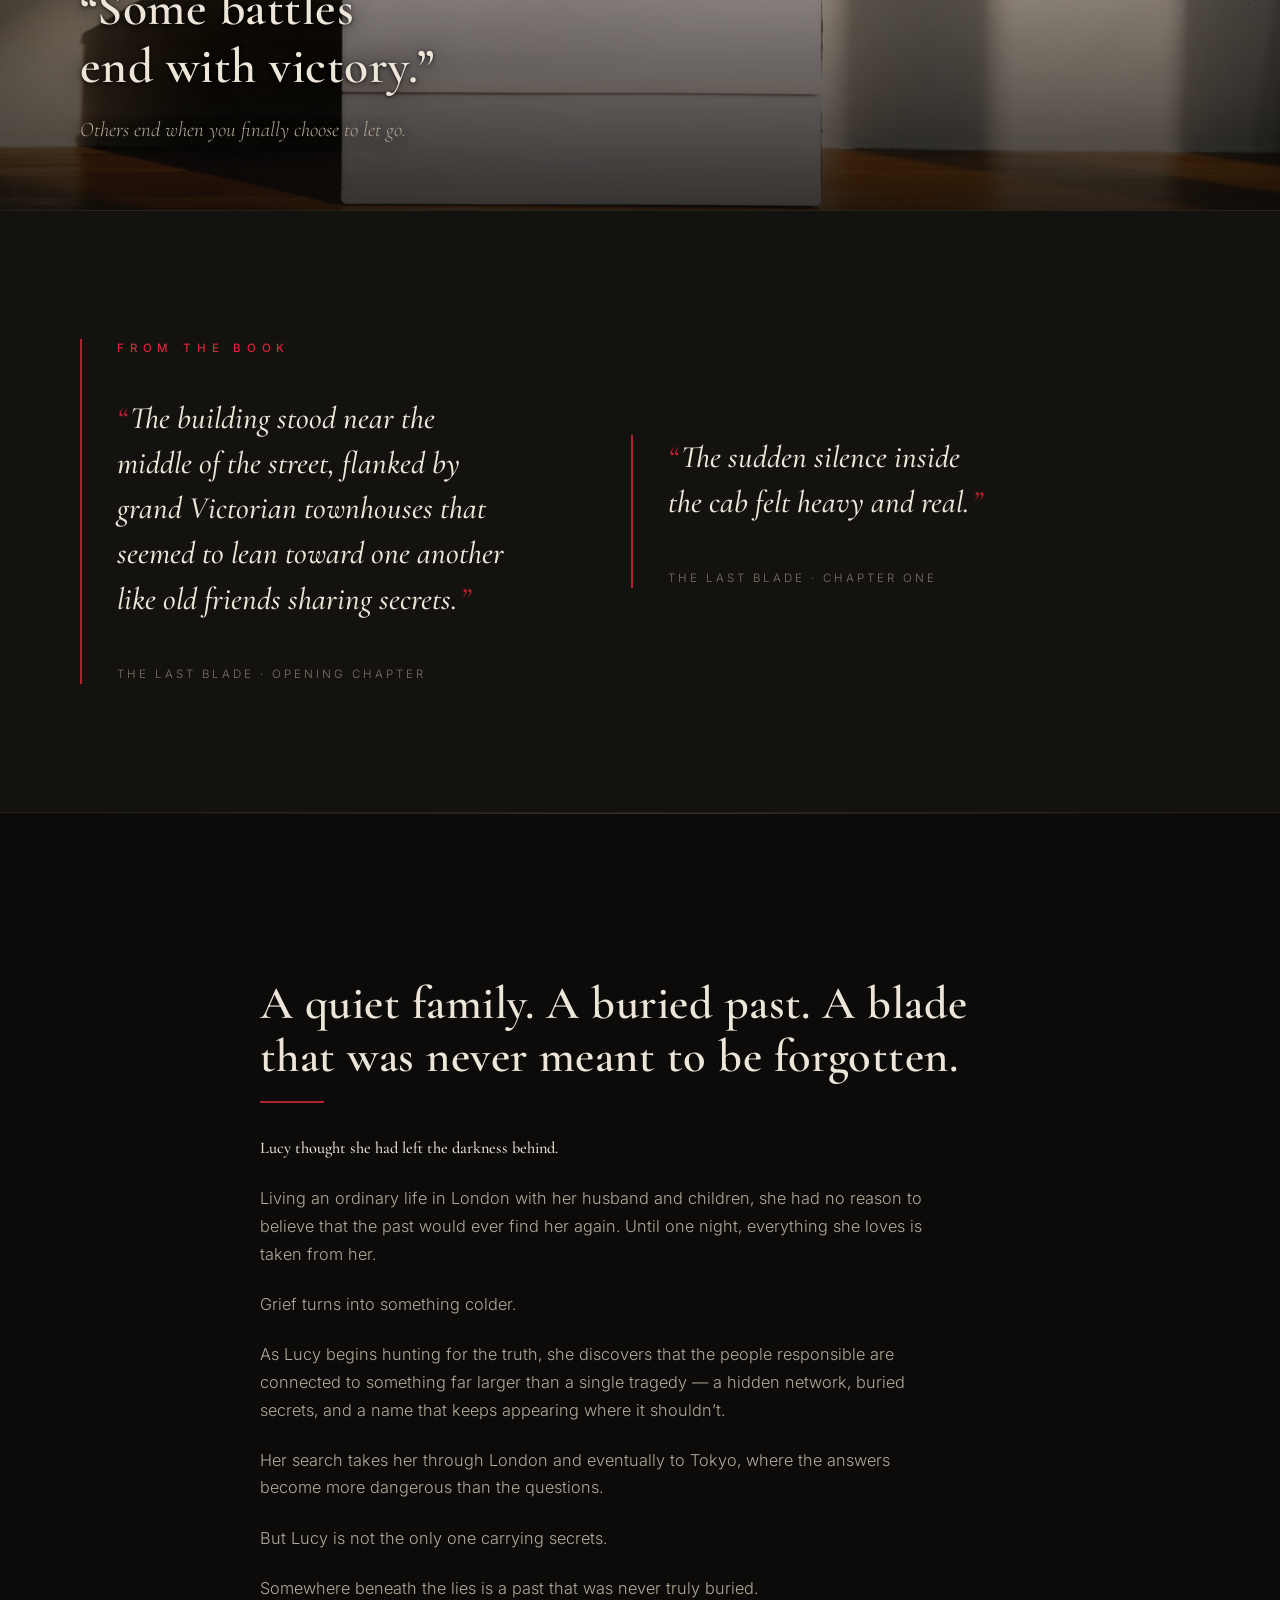
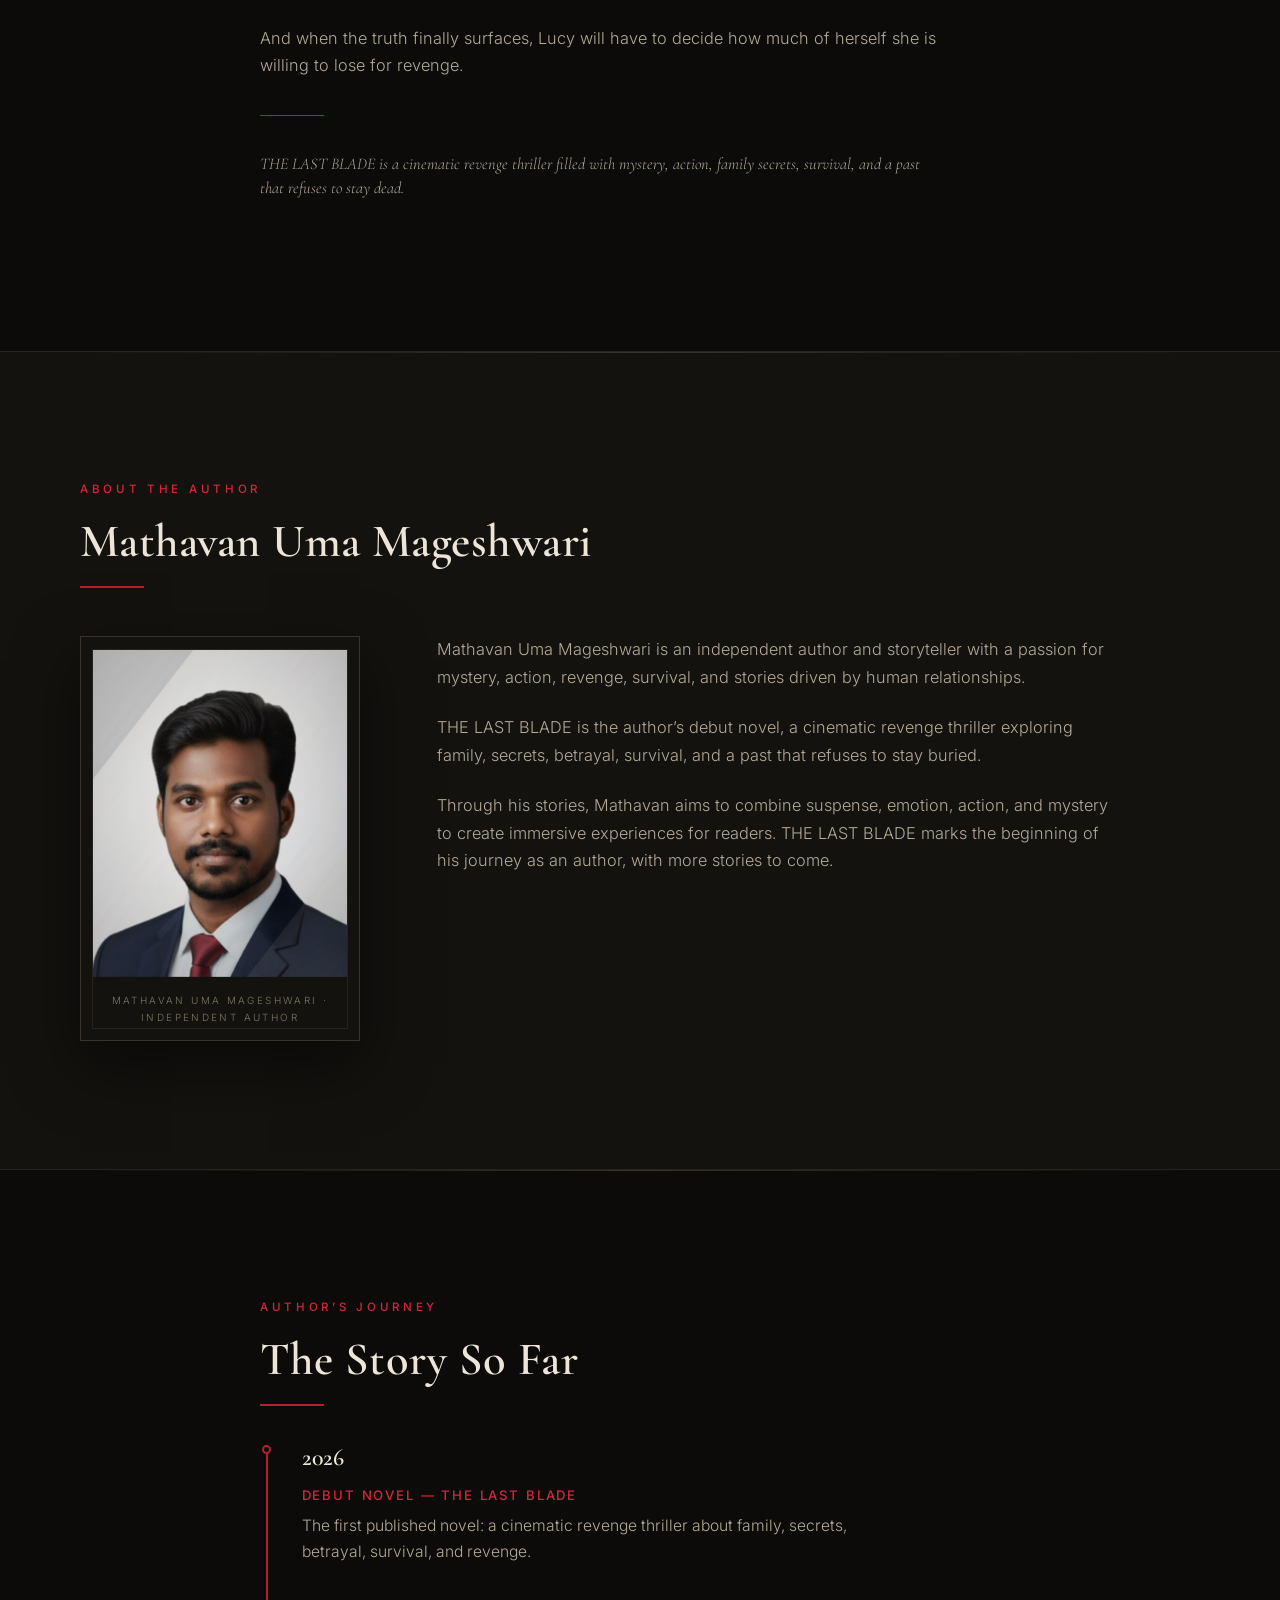
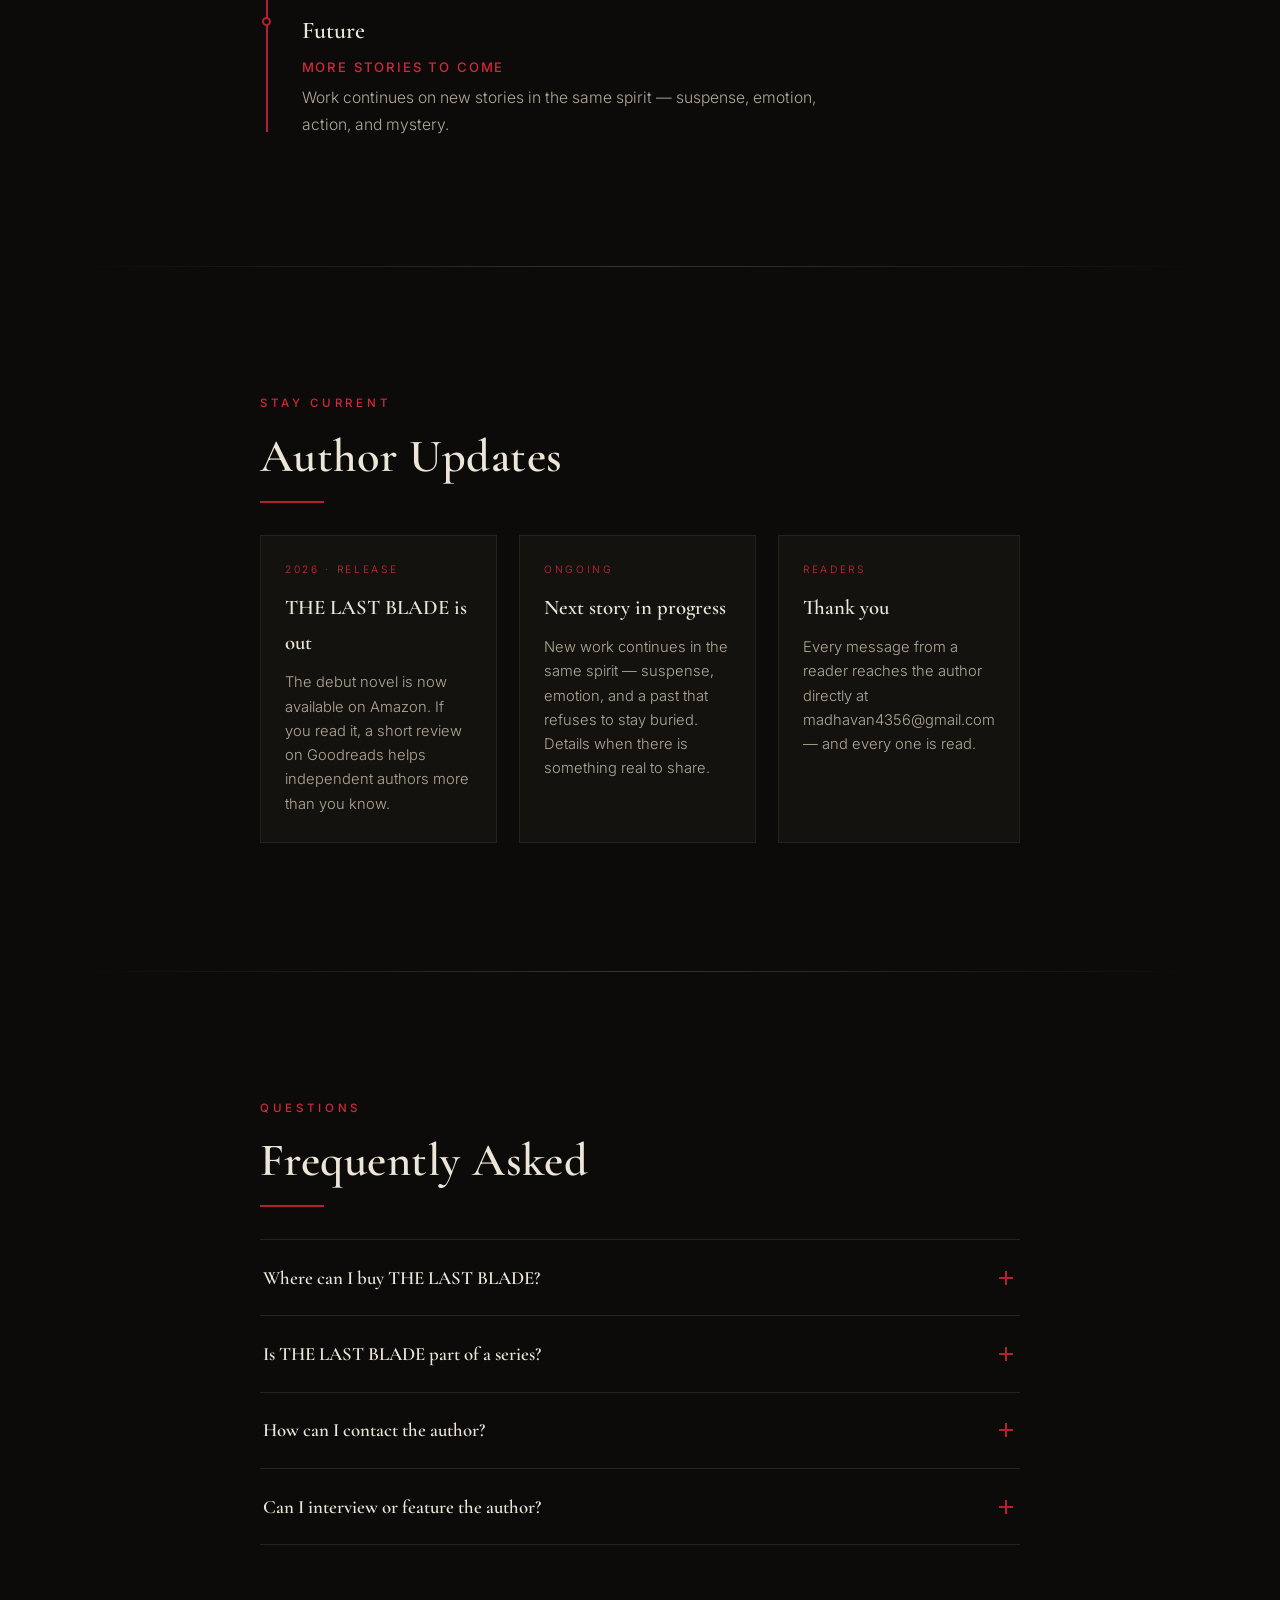
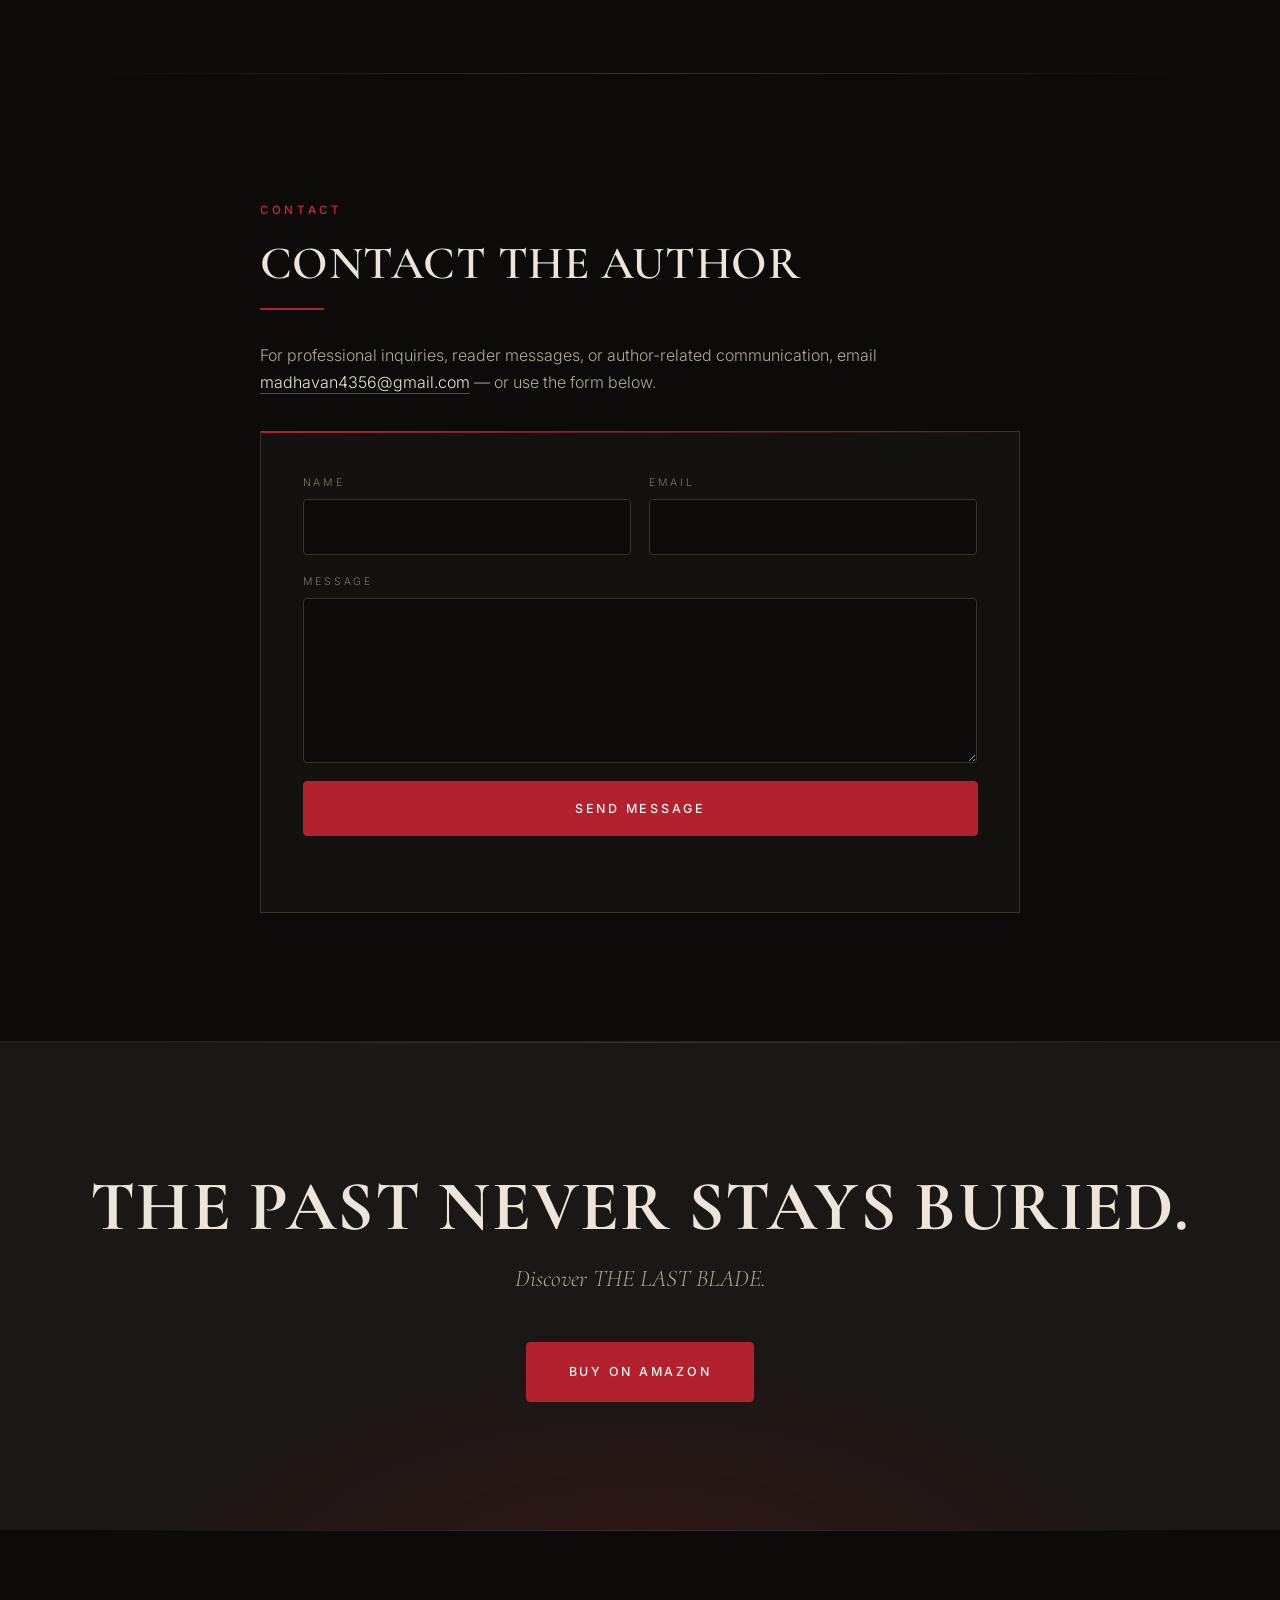
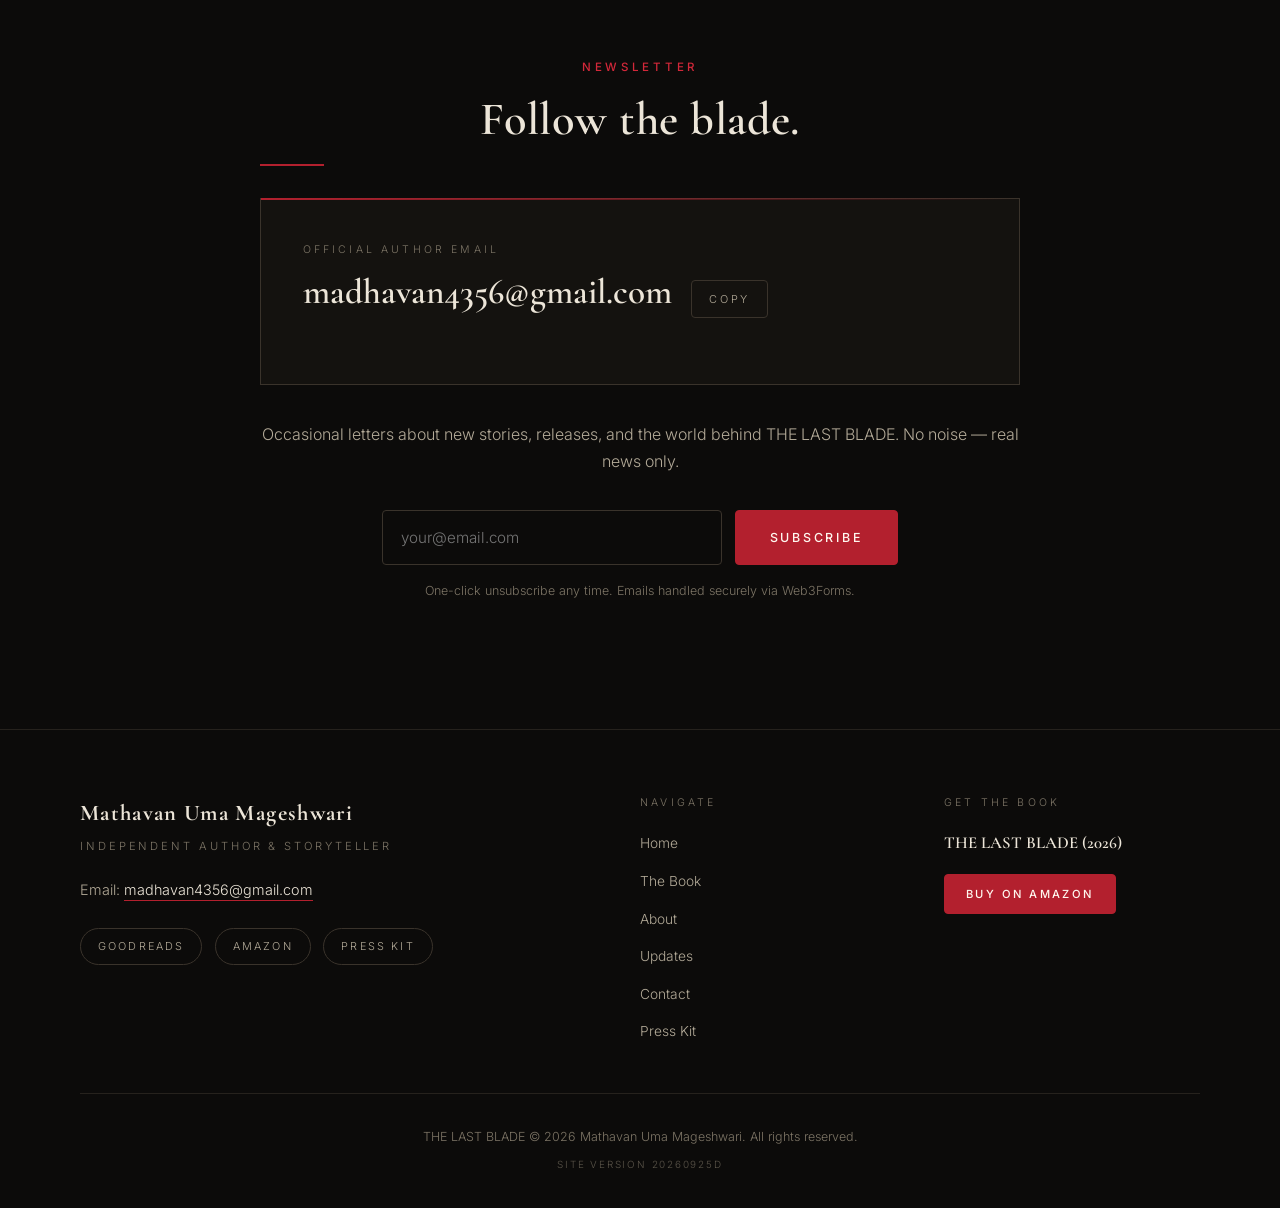
==== commit 512646f8: "Remove ninja runner; replace illustrated scenes with real cinematic photos All nine story scenes now" ====
--- a/index.html
+++ b/index.html
@@ -40,7 +40,7 @@
   <link rel="preconnect" href="https://fonts.gstatic.com" crossorigin />
   <link rel="stylesheet" href="https://fonts.googleapis.com/css2?family=Cormorant+Garamond:ital,wght@0,400;0,500;0,600;0,700;1,400;1,500&amp;family=Inter:wght@300;400;500;600&amp;display=swap" />
 
-  <link rel="stylesheet" href="css/styles.css?v=20260925c" />
+  <link rel="stylesheet" href="css/styles.css?v=20260925d" />
 
   <!-- Structured data -->
   <script type="application/ld+json">
@@ -115,7 +115,7 @@
 
   <main id="main">
     <!-- ================= 1. HERO ================= -->
-    <section class="hero" id="home" data-ninja="run" aria-label="Introduction">
+    <section class="hero" id="home" aria-label="Introduction">
       <div class="hero__backdrop" aria-hidden="true">
         <span class="hero__glow hero__glow--one" data-parallax="0.12"></span>
         <span class="hero__glow hero__glow--two" data-parallax="-0.06"></span>
@@ -141,7 +141,7 @@
     </section>
 
     <!-- ================= 2. BOOK ================= -->
-    <section class="section book" id="book" data-ninja="sneak" aria-labelledby="book-title">
+    <section class="section book" id="book" aria-labelledby="book-title">
       <div class="container">
         <div class="book__layout">
           <div class="book__cover-col reveal">
@@ -192,7 +192,7 @@
 
       <section class="scene" aria-labelledby="scene-1-title">
         <div class="scene__media">
-          <img class="scene__img" src="assets/scene-01-house.svg" alt="A family arriving at their Notting Hill home at dusk, warm light in the windows" loading="lazy" decoding="async" />
+          <img class="scene__img" src="assets/scene-01-house.jpg" alt="A family arriving at their Notting Hill home at dusk, warm light in the windows" loading="lazy" decoding="async" />
           <div class="scene__shade"></div>
         </div>
         <div class="scene__text">
@@ -204,7 +204,7 @@
 
       <section class="scene" aria-labelledby="scene-2-title">
         <div class="scene__media">
-          <img class="scene__img" src="assets/scene-02-rain.svg" alt="Lucy beneath a street lamp on a rainy London night, a figure watching from the dark" loading="lazy" decoding="async" />
+          <img class="scene__img" src="assets/scene-02-rain.jpg" alt="Lucy beneath a street lamp on a rainy London night, a figure watching from the dark" loading="lazy" decoding="async" />
           <div class="scene__shade"></div>
         </div>
         <div class="scene__text">
@@ -215,7 +215,7 @@
 
       <section class="scene" aria-labelledby="scene-3-title">
         <div class="scene__media">
-          <img class="scene__img" src="assets/scene-03-station.svg" alt="An underground platform where a stranger disappears into a moving crowd" loading="lazy" decoding="async" />
+          <img class="scene__img" src="assets/scene-03-station.jpg" alt="An underground platform where a stranger disappears into a moving crowd" loading="lazy" decoding="async" />
           <div class="scene__shade"></div>
         </div>
         <div class="scene__text">
@@ -226,7 +226,7 @@
 
       <section class="scene" aria-labelledby="scene-4-title">
         <div class="scene__media">
-          <img class="scene__img" src="assets/scene-04-night.svg" alt="A house lit from within by firelight, smoke rising, a lone figure in the street" loading="lazy" decoding="async" />
+          <img class="scene__img" src="assets/scene-04-night.jpg" alt="A house lit from within by firelight, smoke rising, a lone figure in the street" loading="lazy" decoding="async" />
           <div class="scene__shade"></div>
         </div>
         <div class="scene__text">
@@ -237,7 +237,7 @@
 
       <section class="scene" aria-labelledby="scene-5-title">
         <div class="scene__media">
-          <img class="scene__img" src="assets/scene-05-warehouse.svg" alt="In a dust-filled warehouse, a lone figure with a blade faces shadowed opponents" loading="lazy" decoding="async" />
+          <img class="scene__img" src="assets/scene-05-warehouse.jpg" alt="In a dust-filled warehouse, a lone figure with a blade faces shadowed opponents" loading="lazy" decoding="async" />
           <div class="scene__shade"></div>
         </div>
         <div class="scene__text">
@@ -249,7 +249,7 @@
 
       <section class="scene" aria-labelledby="scene-6-title">
         <div class="scene__media">
-          <img class="scene__img" src="assets/scene-06-tokyo.svg" alt="A neon-lit Tokyo street in the rain, a stranger waiting in the distance" loading="lazy" decoding="async" />
+          <img class="scene__img" src="assets/scene-06-tokyo.jpg" alt="A neon-lit Tokyo street in the rain, a stranger waiting in the distance" loading="lazy" decoding="async" />
           <div class="scene__shade"></div>
         </div>
         <div class="scene__text">
@@ -261,7 +261,7 @@
 
       <section class="scene" aria-labelledby="scene-7-title">
         <div class="scene__media">
-          <img class="scene__img" src="assets/scene-07-past.svg" alt="A warm wooden dojo from memory, a teacher seated, a blade resting in its box" loading="lazy" decoding="async" />
+          <img class="scene__img" src="assets/scene-07-past.jpg" alt="A warm wooden dojo from memory, a teacher seated, a blade resting in its box" loading="lazy" decoding="async" />
           <div class="scene__shade"></div>
         </div>
         <div class="scene__text">
@@ -273,7 +273,7 @@
 
       <section class="scene" aria-labelledby="scene-8-title">
         <div class="scene__media">
-          <img class="scene__img" src="assets/scene-08-final.svg" alt="Two opposing silhouettes on a rain-swept rooftop, a blade raised between them" loading="lazy" decoding="async" />
+          <img class="scene__img" src="assets/scene-08-final.jpg" alt="Two opposing silhouettes on a rain-swept rooftop, a blade raised between them" loading="lazy" decoding="async" />
           <div class="scene__shade"></div>
         </div>
         <div class="scene__text">
@@ -285,7 +285,7 @@
 
       <section class="scene scene--after" aria-labelledby="scene-9-title">
         <div class="scene__media">
-          <img class="scene__img" src="assets/scene-09-dawn.svg" alt="Quiet morning light across a wooden box, a hand resting on its half-open lid" loading="lazy" decoding="async" />
+          <img class="scene__img" src="assets/scene-09-dawn.jpg" alt="Quiet morning light across a wooden box, a hand resting on its half-open lid" loading="lazy" decoding="async" />
           <div class="scene__shade"></div>
         </div>
         <div class="scene__text">
@@ -298,7 +298,7 @@
     </div>
 
     <!-- ================= 2.5 EXCERPT ================= -->
-    <section class="section excerpt" id="excerpt" data-ninja="alert" aria-labelledby="excerpt-title">
+    <section class="section excerpt" id="excerpt" aria-labelledby="excerpt-title">
       <div class="container">          <div class="excerpt__grid">
           <div class="excerpt__col reveal">
             <p class="eyebrow">From the Book</p>
@@ -314,7 +314,7 @@
     </section>
 
     <!-- ================= 3. ABOUT THE BOOK ================= -->
-    <section class="section about-book" id="about-book" data-ninja="meditate" aria-labelledby="about-book-title">
+    <section class="section about-book" id="about-book" aria-labelledby="about-book-title">
       <div class="container container--narrow">
         <p class="eyebrow reveal">About the Book</p>
         <h2 class="section-title reveal" id="about-book-title">A quiet family. A buried past. A blade that was never meant to be forgotten.</h2>
@@ -335,7 +335,7 @@
     </section>
 
     <!-- ================= 4. ABOUT THE AUTHOR ================= -->
-    <section class="section about" id="about" data-ninja="dash" aria-labelledby="about-title">
+    <section class="section about" id="about" aria-labelledby="about-title">
       <div class="container">
         <p class="eyebrow reveal">About the Author</p>
         <h2 class="section-title reveal" id="about-title">Mathavan Uma Mageshwari</h2>
@@ -361,7 +361,7 @@
     </section>
 
     <!-- ================= 5. AUTHOR'S JOURNEY ================= -->
-    <section class="section journey" id="journey" data-ninja="shuriken" aria-labelledby="journey-title">
+    <section class="section journey" id="journey" aria-labelledby="journey-title">
       <div class="container container--narrow">
         <p class="eyebrow reveal">Author&rsquo;s Journey</p>
         <h2 class="section-title reveal" id="journey-title">The Story So Far</h2>
@@ -389,7 +389,7 @@
     </section>
 
     <!-- ================= 5.5 AUTHOR UPDATES ================= -->
-    <section class="section updates" id="updates" data-ninja="watch" aria-labelledby="updates-title">
+    <section class="section updates" id="updates" aria-labelledby="updates-title">
       <div class="container container--narrow">
         <p class="eyebrow reveal">Stay Current</p>
         <h2 class="section-title reveal" id="updates-title">Author Updates</h2>
@@ -414,7 +414,7 @@
     </section>
 
     <!-- ================= 5.8 FAQ ================= -->
-    <section class="section faq" id="faq" data-ninja="signal" aria-labelledby="faq-title">
+    <section class="section faq" id="faq" aria-labelledby="faq-title">
       <div class="container container--narrow">
         <p class="eyebrow reveal">Questions</p>
         <h2 class="section-title reveal" id="faq-title">Frequently Asked</h2>
@@ -460,7 +460,7 @@
     </section>
 
     <!-- ================= 6. CONTACT ================= -->
-    <section class="section contact" id="contact" data-ninja="run" aria-labelledby="contact-title">
+    <section class="section contact" id="contact" aria-labelledby="contact-title">
       <div class="container container--narrow">
         <p class="eyebrow reveal">Contact</p>
         <h2 class="section-title reveal" id="contact-title">CONTACT THE AUTHOR</h2>
@@ -494,7 +494,7 @@
     </section>
 
     <!-- ================= 7. AMAZON CTA ================= -->
-    <section class="section cta" id="buy" data-ninja="fight" aria-labelledby="cta-title">
+    <section class="section cta" id="buy" aria-labelledby="cta-title">
       <div class="container">
         <h2 class="cta__title reveal" id="cta-title">THE PAST NEVER STAYS BURIED.</h2>
         <p class="cta__subtitle reveal">Discover THE LAST BLADE.</p>
@@ -505,7 +505,7 @@
     </section>
 
     <!-- ================= 7.5 NEWSLETTER ================= -->
-    <section class="section newsletter" id="newsletter" data-ninja="bow" aria-labelledby="newsletter-title">
+    <section class="section newsletter" id="newsletter" aria-labelledby="newsletter-title">
       <div class="container container--narrow">
         <p class="eyebrow reveal">Newsletter</p>
         <h2 class="section-title reveal" id="newsletter-title">Follow the blade.</h2>
@@ -531,13 +531,6 @@
       </div>
     </section>
   </main>
-
-  <!-- ================= 7.8 NINJA STORY COMPANION ================= -->
-  <div class="ninja-runner" id="ninja-runner" aria-hidden="true">
-    <img class="ninja-runner__sprite" src="assets/ninja-run.svg" alt="" width="64" height="64" />
-    <img class="ninja-runner__enemy" src="assets/ninja-enemy.svg" alt="" width="64" height="64" />
-    <img class="ninja-runner__spark" src="assets/ninja-spark.svg" alt="" width="64" height="64" />
-  </div>
 
   <!-- ================= 8. FOOTER ================= -->
   <footer class="site-footer">
@@ -574,12 +567,12 @@
 
       <div class="footer__bottom">
         <p>THE LAST BLADE &copy; 2026 Mathavan Uma Mageshwari. All rights reserved.</p>
-        <p class="footer__version" data-version aria-hidden="true">Site version 20260925c</p>
+        <p class="footer__version" data-version aria-hidden="true">Site version 20260925d</p>
       </div>
     </div>
   </footer>
 
-  <script src="js/main.js?v=20260925c" defer></script>
-  <script>window.SITE_VERSION = "20260925c";</script>
+  <script src="js/main.js?v=20260925d" defer></script>
+  <script>window.SITE_VERSION = "20260925d";</script>
 </body>
 </html>
--- a/css/styles.css
+++ b/css/styles.css
@@ -1579,12 +1579,6 @@
     animation: none;
   }
 
-  .ninja-runner,
-  .ninja-runner__enemy,
-  .ninja-runner__spark {
-    display: none;
-  }
-
   .intro-done .hero__author,
   .intro-done .hero__role,
   .intro-done .hero__subtitle,
@@ -1766,12 +1760,6 @@
   cursor: auto;
 }
 
-.motion-off .ninja-runner,
-.motion-off .ninja-runner__enemy,
-.motion-off .ninja-runner__spark {
-  display: none !important;
-}
-
 /* ---------- Scroll hint is clickable ---------- */
 .hero__scroll {
   cursor: pointer;
@@ -2091,144 +2079,6 @@
 }
 
 /* ---------- Ninja story companion ---------- */
-.ninja-runner {
-  position: fixed;
-  bottom: 1.4rem;
-  left: 50%;
-  width: 56px;
-  height: 56px;
-  margin-left: -28px;
-  z-index: 55;
-  opacity: 0;
-  transform: translateY(12px);
-  transition: opacity 0.45s var(--ease), transform 0.45s var(--ease);
-  pointer-events: none;
-  filter: drop-shadow(0 6px 14px rgba(0, 0, 0, 0.55));
-}
-
-.ninja-runner.is-visible {
-  opacity: 1;
-  transform: translateY(0);
-}
-
-.ninja-runner.is-leaving {
-  opacity: 0;
-  transform: translateY(18px);
-}
-
-.ninja-runner__sprite,
-.ninja-runner__enemy,
-.ninja-runner__spark {
-  position: absolute;
-  inset: 0;
-  width: 100%;
-  height: 100%;
-}
-
-.ninja-runner__sprite {
-  transform-origin: 50% 100%;
-  animation: ninja-bob 0.44s var(--ease) infinite alternate;
-}
-
-.ninja-runner.is-paused .ninja-runner__sprite {
-  animation-play-state: paused;
-}
-
-@keyframes ninja-bob {
-  from { transform: translateY(0) rotate(-6deg) scale(1); }
-  to { transform: translateY(-5px) rotate(6deg) scale(1.04); }
-}
-
-.ninja-runner::after {
-  content: "";
-  position: absolute;
-  left: 50%;
-  bottom: -4px;
-  width: 34px;
-  height: 4px;
-  border-radius: 50%;
-  background: rgba(0, 0, 0, 0.4);
-  transform: translateX(-50%) scale(1);
-  animation: ninja-shadow 0.44s var(--ease) infinite alternate;
-}
-
-@keyframes ninja-shadow {
-  from { transform: translateX(-50%) scale(1); opacity: 0.4; }
-  to { transform: translateX(-50%) scale(0.72); opacity: 0.22; }
-}
-
-/* Pose swap crossfade */
-.ninja-runner__sprite.is-swapping {
-  animation: ninja-pop 0.36s var(--ease);
-}
-
-@keyframes ninja-pop {
-  0% { transform: scale(1); }
-  45% { transform: scale(0.82) translateY(2px); }
-  100% { transform: scale(1); }
-}
-
-/* Enemy appears only in the fight scene */
-.ninja-runner__enemy {
-  opacity: 0;
-  transform: translateX(34px) scaleX(-1);
-  transition: opacity 0.4s var(--ease) 0.1s, transform 0.4s var(--ease) 0.1s;
-}
-
-.ninja-runner.is-fighting .ninja-runner__enemy {
-  opacity: 1;
-  transform: translateX(0) scaleX(-1);
-}
-
-/* Clash spark flashes periodically during the fight */
-.ninja-runner__spark {
-  opacity: 0;
-  transform: scale(0.4);
-}
-
-.ninja-runner.is-fighting .ninja-runner__spark {
-  animation: ninja-clash 1.1s ease-in-out infinite;
-}
-
-@keyframes ninja-clash {
-  0%, 55%, 100% { opacity: 0; transform: scale(0.4) rotate(0deg); }
-  62% { opacity: 1; transform: scale(1.15) rotate(20deg); }
-  72% { opacity: 0.9; transform: scale(0.95) rotate(-14deg); }
-  82% { opacity: 0; transform: scale(0.5) rotate(8deg); }
-}
-
-/* Fight scene: both combatants lunge at each other */
-.ninja-runner.is-fighting .ninja-runner__sprite {
-  animation: ninja-lunge 1.1s ease-in-out infinite;
-}
-
-.ninja-runner.is-fighting .ninja-runner__enemy {
-  animation: ninja-lunge-enemy 1.1s ease-in-out infinite;
-}
-
-@keyframes ninja-lunge {
-  0%, 100% { transform: translateX(0); }
-  30% { transform: translateX(7px); }
-}
-
-@keyframes ninja-lunge-enemy {
-  0%, 100% { transform: translateX(0) scaleX(-1); }
-  30% { transform: translateX(-7px) scaleX(-1); }
-}
-
-@media (max-width: 760px) {
-  .ninja-runner {
-    width: 44px;
-    height: 44px;
-    margin-left: -22px;
-    bottom: 1.1rem;
-  }
-
-  .ninja-runner__enemy {
-    transform: translateX(30px) scaleX(-1);
-  }
-}
-
 /* ---------- Author updates ---------- */
 .updates__grid {
   display: grid;
